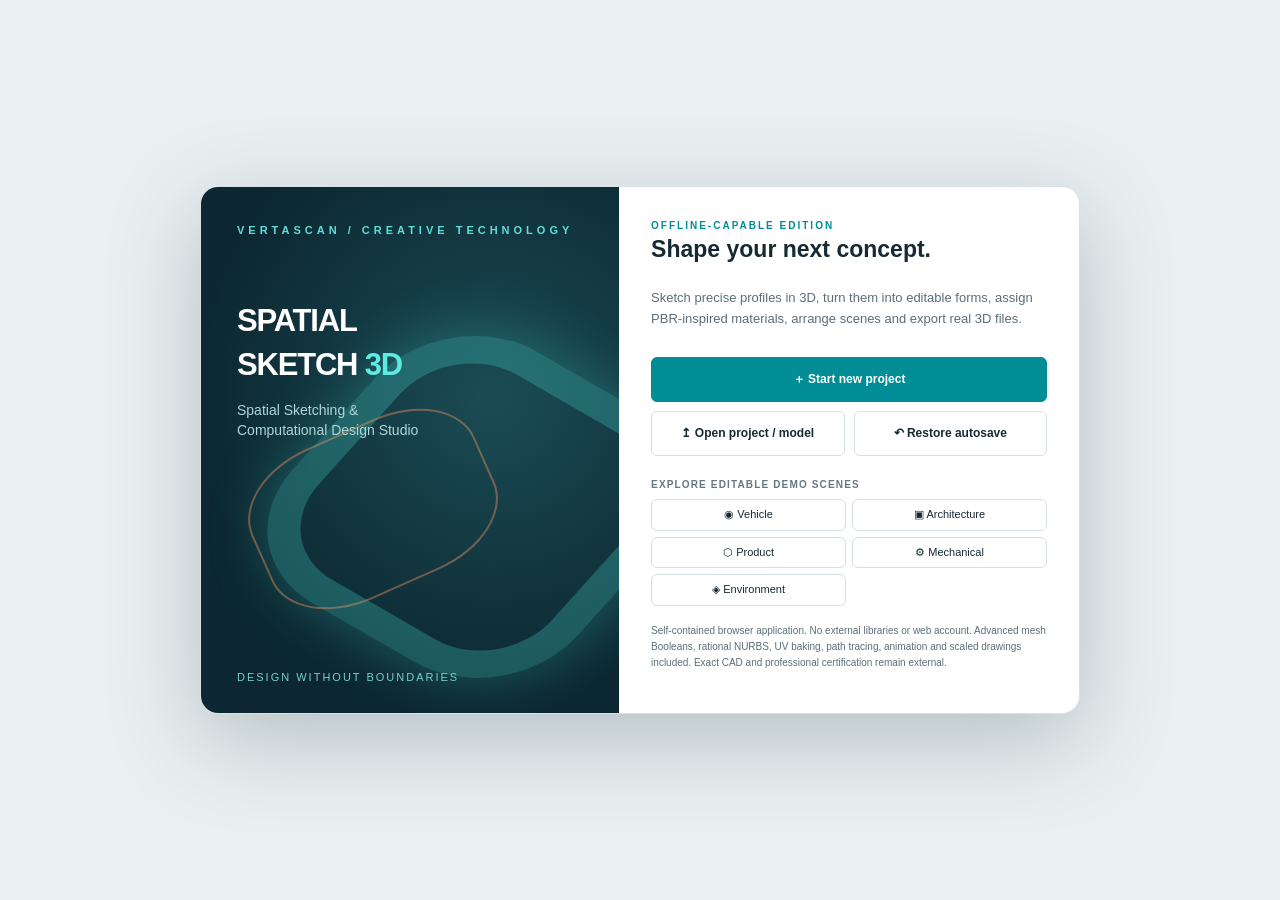
==== index.html @ fddb3500 "Add files via upload" ====
<!DOCTYPE html>
<html lang="en"><head><meta charset="utf-8"><meta name="viewport" content="width=device-width,initial-scale=1,minimum-scale=1"><meta name="color-scheme" content="light dark"><title>SPATIAL SKETCH 3D | Design Without Boundaries</title>
<link rel="icon" href="data:image/svg+xml,%3Csvg%20xmlns%3D%22http%3A%2F%2Fwww.w3.org%2F2000%2Fsvg%22%20viewBox%3D%220%200%2064%2064%22%3E%3Crect%20width%3D%2264%22%20height%3D%2264%22%20rx%3D%2213%22%20fill%3D%22%23102a32%22%2F%3E%3Cpath%20d%3D%22M49%2017H26C10%2017%2010%2033%2026%2033h12c16%200%2016%2016%200%2016H15%22%20fill%3D%22none%22%20stroke%3D%22%2354ded5%22%20stroke-width%3D%226%22%20stroke-linecap%3D%22round%22%2F%3E%3Cpath%20d%3D%22M14%2042l8%20-8M43%2015l7%207%22%20stroke%3D%22%23ee945b%22%20stroke-width%3D%224%22%20stroke-linecap%3D%22round%22%2F%3E%3Ccircle%20cx%3D%2215%22%20cy%3D%2249%22%20r%3D%223%22%20fill%3D%22%23ee945b%22%2F%3E%3C%2Fsvg%3E">
<style>
:root{--bg:#edf2f3;--shell:#f9fbfc;--panel:#fff;--ink:#162a33;--muted:#647882;--line:#d5e0e5;--accent:#008d95;--orange:#ef8547;--lift:0 5px 28px #142c3213;--view:#ecf3f5;--font:Inter,'Segoe UI',Arial,sans-serif}*{box-sizing:border-box}body{margin:0;background:var(--bg);color:var(--ink);font:12px/1.42 var(--font);overflow:hidden}body[data-theme=obsidian]{--bg:#11191e;--shell:#172227;--panel:#1e2c33;--ink:#edf7f8;--muted:#9eb2bb;--line:#36505a;--accent:#42d8d3;--view:#1b282e;--lift:0 7px 28px #0005}body[data-theme=graphite]{--bg:#222b30;--shell:#2c353a;--panel:#344148;--ink:#f1f4f5;--muted:#b4c0c4;--line:#4d6069;--accent:#55d1c9;--view:#262e34}body[data-theme=blueprint]{--bg:#092238;--shell:#112e44;--panel:#163b54;--ink:#effaff;--muted:#a8d0e3;--line:#2a5e78;--accent:#49dcf6;--view:#11314d}button,input,select{font:inherit;color:inherit}button{cursor:pointer;border:1px solid var(--line);background:var(--panel);border-radius:6px;padding:7px 10px;transition:background .12s,border .12s}button:hover{border-color:var(--accent)}button.active,.activeTool{color:#fff!important;background:var(--accent)!important;border-color:var(--accent)!important}button:focus-visible,input:focus-visible,select:focus-visible{outline:2px solid var(--orange);outline-offset:1px}button:disabled{opacity:.42;cursor:not-allowed}input,select{min-width:0;max-width:100%;padding:6px 7px;border-radius:5px;border:1px solid var(--line);background:var(--shell);color:var(--ink)}input[type=color]{padding:2px;height:30px;width:46px;cursor:pointer}input[type=range]{padding:0;width:100%;accent-color:var(--accent)}input[type=number]{width:100%}small,.muted{color:var(--muted)}strong{font-weight:700}.top{height:58px;background:var(--shell);border-bottom:1px solid var(--line);display:flex;align-items:center;gap:13px;padding:0 15px;position:relative;z-index:3}.logo{min-width:208px;display:flex;align-items:center;gap:11px}.logoMark{height:33px;width:33px;background:#102a32;border-radius:8px;display:grid;place-items:center;font-size:24px;font-weight:900;color:#51d7d1}.brand{font-weight:900;font-size:13px;letter-spacing:.5px}.brand small{display:block;font-size:9px;letter-spacing:1.05px;font-weight:700}.topgroup{display:flex;align-items:center;gap:5px}.topgroup button{white-space:nowrap}.topgroup select{max-width:120px}.top .fill{flex:1}.projectTitle{width:145px;text-overflow:ellipsis}.action{background:var(--accent);color:#fff;border-color:var(--accent)}.outline{background:transparent}.bodyLayout{display:grid;grid-template-columns:238px minmax(0,1fr) 282px;height:calc(100vh - 83px)}.side{background:var(--shell);overflow-y:auto;min-height:0;padding:12px;border-right:1px solid var(--line)}.rightside{border-right:0;border-left:1px solid var(--line)}.sectionLabel{font-size:10px;text-transform:uppercase;letter-spacing:1.15px;color:var(--muted);font-weight:800;margin:15px 0 7px}.sectionLabel:first-child{margin-top:4px}.toolgrid{display:grid;grid-template-columns:repeat(3,minmax(0,1fr));gap:5px}.toolgrid button{height:43px;padding:3px 2px;display:flex;flex-direction:column;align-items:center;justify-content:center;gap:3px;font-size:10px}.toolgrid .ico{font-size:16px;line-height:16px}.group{display:flex;align-items:center;gap:6px;flex-wrap:wrap}.group button{padding:6px 9px}.panel{border:1px solid var(--line);background:var(--panel);padding:10px;border-radius:8px;margin:7px 0}.panel h3{font-size:12px;margin:0 0 9px}.field{display:grid;grid-template-columns:80px 1fr;align-items:center;gap:8px;margin:6px 0}.three{display:grid;grid-template-columns:repeat(3,1fr);gap:4px}.three label{font-size:9px;color:var(--muted);display:block}.three input{margin-top:3px;font-size:11px;padding:6px 3px}.items{max-height:180px;overflow:auto;margin:5px -3px}.object{display:flex;align-items:center;gap:5px;width:100%;border:1px solid transparent;padding:6px;border-radius:4px;margin:1px 0;text-align:left;background:transparent;font-size:11px}.object:hover{background:var(--bg)}.object.selected{background:color-mix(in srgb,var(--accent) 12%,transparent);border-color:var(--accent)}.object .name{flex:1;overflow:hidden;text-overflow:ellipsis;white-space:nowrap}.object .visibility{border:0;padding:1px 4px;background:transparent}.object .type{font-size:10px;color:var(--muted)}.viewWrap{position:relative;min-width:0;min-height:0;background:var(--view);overflow:hidden}.viewWrap canvas{position:absolute;width:100%;height:100%;left:0;top:0;touch-action:none}.viewWrap #overlay{pointer-events:none}.viewNav{position:absolute;top:12px;left:12px;display:flex;gap:6px;align-items:center;flex-wrap:wrap;pointer-events:none}.viewNav>*{pointer-events:auto}.viewNav select,.viewNav button{background:var(--panel);box-shadow:var(--lift)}.viewNav .tip{background:var(--panel);padding:8px 10px;border-radius:6px;color:var(--muted);font-size:10px;max-width:260px}.bottomHint{position:absolute;bottom:11px;left:12px;background:var(--panel);border:1px solid var(--line);border-radius:7px;padding:9px 11px;color:var(--ink);box-shadow:var(--lift);max-width:min(520px,95%);pointer-events:none}.bottomHint strong{color:var(--accent)}.status{height:25px;background:var(--shell);border-top:1px solid var(--line);display:flex;align-items:center;gap:12px;padding:0 14px;color:var(--muted);font-size:10px}.status .expand{flex:1}.badgeTiny{padding:2px 6px;border-radius:4px;background:color-mix(in srgb,var(--accent) 13%,transparent);color:var(--accent);font-weight:800;font-size:10px}.row{display:flex;gap:6px;align-items:center}.row>*{min-width:0}.row>*:first-child{flex:1}.row button{flex:0}.sep{height:1px;background:var(--line);margin:10px 0}.toast{position:fixed;bottom:38px;left:50%;transform:translateX(-50%);z-index:12;background:#162f36;color:#fff;border-radius:8px;box-shadow:0 8px 25px #0004;padding:12px 16px;max-width:420px;pointer-events:none}.hidden{display:none!important}.launch{position:fixed;inset:0;background:#eaf0f2;z-index:15;display:flex;align-items:center;justify-content:center;padding:24px;overflow:auto}.hero{width:min(880px,95vw);background:#fff;border:1px solid #d8e3e5;box-shadow:0 25px 90px #122b3340;border-radius:18px;overflow:hidden;display:grid;grid-template-columns:1fr 1.1fr;min-height:470px}.heroArt{background:radial-gradient(circle at 70% 40%,#1b4c55,#0c2731 70%);padding:36px;position:relative;overflow:hidden;color:white}.heroArt:before{content:'';position:absolute;width:270px;height:270px;border:30px solid #46d8d045;transform:rotate(30deg) skew(-12deg);top:155px;left:110px;border-radius:32%;box-shadow:0 0 60px #46dbd044}.heroArt:after{content:'';position:absolute;width:240px;height:160px;border:2px solid #ff9a6066;transform:rotate(-24deg);top:240px;left:50px;border-radius:35%}.heroArt h1{position:relative;z-index:1;font-size:31px;letter-spacing:-1.2px;margin:60px 0 10px}.heroArt p{position:relative;z-index:1;color:#aed6db;font-size:14px}.heroInfo{padding:32px;display:flex;flex-direction:column;justify-content:center}.heroInfo h2{font-size:23px;margin:0 0 9px}.heroInfo p{font-size:13px;color:#5b6e78;line-height:1.6}.launchBtns{display:grid;grid-template-columns:1fr 1fr;gap:9px;margin:14px 0}.launchBtns button{padding:13px 8px;font-weight:700}.launchBtns .action{grid-column:span 2}.demoList{display:grid;grid-template-columns:repeat(2,1fr);gap:6px}.demoList button{font-size:11px}.modalBack{position:fixed;inset:0;z-index:12;background:#07151ab3;display:flex;align-items:center;justify-content:center;padding:14px}.modal{background:var(--panel);border-radius:11px;padding:20px;max-width:570px;width:100%;max-height:85vh;overflow:auto;box-shadow:0 22px 80px #0005}.modal h2{margin-top:0}.modal p{line-height:1.6}.modal .close{float:right}.dim{font-size:10px;color:var(--muted);margin-top:3px}.hint{color:var(--muted);font-size:10px;margin:5px 0}.inspectorGrid{display:grid;grid-template-columns:1fr 1fr;gap:5px}.sectionTabs{display:grid;grid-template-columns:repeat(4,minmax(0,1fr));gap:3px}.sectionTabs button{padding:9px 3px;font-size:10px}.overflow{overflow:hidden;text-overflow:ellipsis;white-space:nowrap}.swatches{display:grid;grid-template-columns:repeat(5,1fr);gap:6px;margin:6px 0}.swatch{height:24px;border:1px solid #0003;border-radius:5px;padding:0}.swatch:hover{outline:2px solid var(--accent)}body.presentation .side,body.presentation .rightside,body.presentation .top,body.presentation .status{display:none!important}body.presentation .bodyLayout{height:100vh;display:block}body.presentation .viewWrap{height:100vh}body.presentation .bottomHint{display:none}body.presentation .viewNav{display:none}@media(max-width:1180px){.bodyLayout{grid-template-columns:205px minmax(0,1fr) 245px}.top{gap:5px;padding:0 7px}.logo{min-width:150px}.topgroup button{padding:6px 7px}.projectTitle{width:102px}}@media(max-width:860px){.bodyLayout{grid-template-columns:172px minmax(0,1fr)}.rightside{position:fixed;right:0;top:58px;bottom:25px;width:270px;z-index:4;box-shadow:var(--lift)}body.hideInspector .rightside{display:none}.top .projectTitle{display:none}.top .logo{min-width:115px}.topgroup .compactHide{display:none}}@media(max-width:560px){.bodyLayout{grid-template-columns:130px minmax(0,1fr)}.side{padding:5px}.toolgrid{grid-template-columns:repeat(2,minmax(0,1fr))}.logo{min-width:88px}.brand{font-size:11px}.brand small{display:none}.logoMark{height:25px;width:25px;font-size:17px}.top{height:48px}.bodyLayout{height:calc(100vh - 73px)}.top button{padding:4px}.top .topgroup select{max-width:80px}.rightside{top:48px}.hero{display:block}.heroArt{min-height:150px;padding:20px}.heroArt h1{font-size:21px;margin:20px 0}.heroInfo{padding:20px}.viewNav .tip{display:none}}


/* RESPONSIVE SHELL PATCH v2.1.1: body and camera view are flex/grid sized,
   not sized using hard-coded viewport-minus-header calculations. */
html,body{width:100%;height:100%;min-width:0;min-height:0}
body{height:100vh;height:100dvh;display:flex;flex-direction:column;overflow:hidden}
.top{height:auto;min-height:58px;flex:0 0 auto;display:flex;flex-wrap:wrap;justify-content:center;align-content:center;align-items:center;gap:7px 10px;padding:7px 11px;max-width:100vw}
.logo{min-width:0;flex:0 0 auto}
.logo .brand{white-space:nowrap}
.projectTitle{min-width:100px;width:clamp(105px,13vw,170px);flex:0 1 170px}
.top .fill{flex:1 1 0;min-width:0}
.topgroup{min-width:0;flex:0 1 auto;display:flex;flex-wrap:wrap;align-items:center;justify-content:center;gap:5px}
.topgroup button{min-height:31px;white-space:nowrap}
.bodyLayout{flex:1 1 0;min-height:0;min-width:0;width:100%;height:auto;display:grid;grid-template-columns:clamp(204px,17vw,238px) minmax(0,1fr) clamp(242px,20vw,282px);overflow:hidden}
body.hideInspector .bodyLayout{grid-template-columns:clamp(204px,17vw,238px) minmax(0,1fr)}
body.hideInspector #inspector{display:none!important}
.side{min-width:0;min-height:0;overflow-x:hidden;overflow-y:auto;overscroll-behavior:contain;scrollbar-gutter:stable;max-width:100%;padding:11px}
.side>*,.panel>*{max-width:100%}
.group{justify-content:center;align-content:center}
.group button{max-width:100%;white-space:normal;line-height:1.18;text-align:center;overflow-wrap:anywhere}
.sectionTabs{gap:4px}
.sectionTabs button{min-width:0;overflow-wrap:anywhere;line-height:1.2;white-space:normal}
.toolgrid{grid-template-columns:repeat(3,minmax(0,1fr));align-items:stretch}
.toolgrid button{height:auto;min-height:45px;max-width:100%;min-width:0;padding:5px 3px;line-height:1.14;text-align:center;white-space:normal;overflow-wrap:anywhere}
.advActions,.advTwo{min-width:0}
.advTwo>*{min-width:0}
.field{grid-template-columns:minmax(0,80px) minmax(0,1fr)}
.field>*{min-width:0}
.row>button{flex:0 0 auto;max-width:100%;min-width:max-content}
#planeSelect{width:0;min-width:0;flex:1 1 0}
.panel{min-width:0;overflow-wrap:anywhere}
.status{height:auto;min-height:25px;flex:0 0 auto;display:flex;flex-wrap:wrap;justify-content:center;gap:4px 12px;padding:5px 10px;max-width:100vw;line-height:1.2}
.status .expand{min-width:0;flex:1 1 0}
.viewportShell{position:relative;display:flex;flex-direction:column;min-width:0;min-height:0;overflow:hidden;background:var(--view)}
.viewWrap{flex:1 1 0;min-height:0;min-width:0;width:100%;height:auto}
.viewWrap canvas{display:block;inset:0;max-width:100%;max-height:100%}
.viewNav{position:absolute;top:10px;left:50%;transform:translateX(-50%);display:flex;align-items:center;justify-content:center;flex-wrap:wrap;gap:5px 6px;width:max-content;max-width:calc(100% - 18px);padding:7px;background:color-mix(in srgb,var(--panel) 92%,transparent);border:1px solid var(--line);border-radius:10px;box-shadow:var(--lift);z-index:2;pointer-events:auto}
.viewNav>*{flex:0 0 auto;min-width:0;max-width:100%;box-shadow:none!important}
.viewNav select{width:126px;max-width:45vw}
.viewNav button{white-space:nowrap;min-height:29px;padding:5px 8px}
.viewNav .tip{flex:0 1 auto;box-shadow:none;padding:5px 7px;font-size:10px;line-height:1.22;text-align:center}
.bottomHint{left:50%;transform:translateX(-50%);max-width:calc(100% - 18px);width:max-content;text-align:center;bottom:8px;padding:7px 10px;font-size:10px}
#timelineDock{position:relative;top:auto;left:auto;right:auto;bottom:auto;width:100%;flex:0 0 auto;min-width:0;max-height:min(42vh,270px);overflow-x:hidden;overflow-y:auto;overscroll-behavior:contain;z-index:2}
#timelineDock .dockHead{display:flex;justify-content:center;align-items:center;flex-wrap:wrap;gap:5px}
#timelineDock .dockHead>*,#timelineDock .dockHead button{flex:0 0 auto;min-width:0;max-width:100%}
#timelineDock .dockHead label{white-space:normal}
#timelineDock .keyChips{max-width:100%;overflow-x:auto}
body.presentation .bodyLayout{height:auto;flex:1 1 0;display:block}
body.presentation .viewportShell{height:100%;min-height:0}
body.presentation .viewWrap{height:100%;min-height:0}
body.presentation #timelineDock{display:none!important}
#toolsBtn{display:none}
#panelScrim{display:none}
@media(max-width:1270px){
 .top{gap:5px 8px}
 .top .fill{display:none}
 .bodyLayout{grid-template-columns:206px minmax(0,1fr) 246px}
 body.hideInspector .bodyLayout{grid-template-columns:206px minmax(0,1fr)}
 .viewNav .tip{display:none}
 .sectionTabs{grid-template-columns:repeat(2,minmax(0,1fr))}
 .toolgrid{grid-template-columns:repeat(2,minmax(0,1fr))}
 #modelOps>button:last-child:nth-child(odd){grid-column:1/-1;justify-self:center;width:calc(50% - 3px)}
}
@media(max-width:1050px){
 .top{justify-content:center;padding:6px 8px}
 .bodyLayout{grid-template-columns:192px minmax(0,1fr)}
 body.hideInspector .bodyLayout{grid-template-columns:192px minmax(0,1fr)}
 .rightside{position:fixed;right:0;top:var(--header-bottom,60px);bottom:var(--footer-height,28px);height:auto;width:min(320px,calc(100vw - 18px));z-index:9;box-shadow:0 8px 30px #0004;border-left:1px solid var(--line);border-radius:9px 0 0 9px}
 .rightside:empty{display:none}
 .logo{flex:0 0 auto}
 .top .projectTitle{display:block;width:135px;flex:0 1 135px}
}
@media(max-width:740px){
 .bodyLayout,body.hideInspector .bodyLayout{grid-template-columns:minmax(0,1fr)}
 .top{gap:5px 6px;padding:6px 7px;min-height:48px}
 .top .logo{flex:0 0 auto}
 .top .projectTitle{flex:1 1 90px;min-width:88px;max-width:170px}
 .top>.topgroup{flex:0 1 auto}
 .topgroup button{padding:5px 7px;min-height:29px}
 .top .brand{font-size:11px}
 .top .brand small{font-size:8px;letter-spacing:.4px}
 .top .logoMark{width:29px;height:29px;font-size:20px}
 #toolsBtn{display:inline-flex;align-items:center;justify-content:center;background:var(--panel);border-color:var(--accent);font-weight:800}
 #toolSidebar{position:fixed;left:0;top:var(--header-bottom,60px);bottom:var(--footer-height,28px);z-index:10;width:min(310px,calc(100vw - 26px));height:auto;max-height:none;box-shadow:0 8px 30px #0004;border-radius:0 9px 9px 0;transition:transform .16s ease,visibility .16s ease}
 body:not(.toolsOpen) #toolSidebar{transform:translateX(-104%);visibility:hidden;pointer-events:none}
 body.toolsOpen #toolSidebar{transform:translateX(0);visibility:visible;pointer-events:auto}
 body:not(.hideInspector) #inspector{z-index:10}
 body.toolsOpen #panelScrim,body:not(.hideInspector) #panelScrim{display:block;position:fixed;inset:var(--header-bottom,60px) 0 var(--footer-height,28px);z-index:8;background:#071a2040}
 .viewNav{top:8px;max-width:calc(100% - 12px);padding:5px 6px;gap:4px}
 .viewNav select{width:117px;max-width:35vw;font-size:11px}
 .viewNav button{padding:5px 6px;font-size:11px;min-height:28px}
 .bottomHint{max-width:calc(100% - 14px);font-size:9px;line-height:1.25;padding:6px}
 .status .expand{display:none}
 .status{font-size:9px}
 #timelineDock{max-height:min(32vh,190px);padding:7px}
}
@media(max-width:460px){
 .top{gap:5px;padding:5px}
 .top .logo{min-width:0}
 .top .projectTitle{max-width:145px}
 .top>.topgroup{width:100%;justify-content:center}
 .topgroup button{font-size:11px}
 .viewNav{width:calc(100% - 12px)}
 .viewNav select{width:118px;max-width:48vw}
 .viewNav button{flex:0 0 auto}
 #timelineDock{max-height:min(28vh,175px)}
 #timelineDock .dockHead button{font-size:10px;padding:5px 6px}
 .hero{width:min(95vw,880px);max-height:calc(100dvh - 22px);overflow-y:auto}
 .heroInfo{padding:15px}
 .heroArt{min-height:116px}
 .launch{padding:10px}
}
@media(max-height:650px){
 .top{padding-top:4px;padding-bottom:4px}
 .viewNav{padding:4px}
 .bottomHint{display:none}
}

</style></head>
<body data-theme="white">
<header class="top"><button id="toolsBtn" type="button" aria-label="Show sketch and modeling tools" aria-controls="toolSidebar" aria-expanded="false">☰ Tools</button><div class="logo"><div class="logoMark" aria-label="Spatial Sketch 3D">S</div><div class="brand">SPATIAL SKETCH <span style="color:var(--accent)">3D</span><small>VERTASCAN | DESIGN STUDIO</small></div></div><input class="projectTitle" id="projectName" title="Project name" value="Untitled Concept" aria-label="Project name"><div class="topgroup"><button id="newBtn" title="New project">New</button><button id="openBtn" title="Open Spatial Sketch 3D project or 3D model">Open</button><button id="saveBtn" title="Download editable native project (Ctrl+S)">Save</button><button id="undoBtn" title="Undo (Ctrl+Z)">↶</button><button id="redoBtn" title="Redo (Ctrl+Y)">↷</button></div><div class="fill"></div><div class="topgroup"><button id="studioBtn" title="Set studio workspace">Studio</button><button id="cameraBtn" title="Save current camera">+ Camera</button><button id="renderBtn" title="Render image at actual selected resolution">Render</button><button id="exportBtn" class="action">Export ▾</button><button id="inspectorBtn" title="Toggle inspector">☷</button></div></header>
<div class="bodyLayout">
<aside class="side" id="toolSidebar"><div class="sectionTabs" id="workspaceTabs"><button class="active" data-space="sketch">Sketch</button><button data-space="model">Model</button><button data-space="studio">Studio</button><button data-space="drawings">Views</button></div><div class="sectionLabel">Sketch on construction plane</div><div class="row"><select id="planeSelect" title="Sketch construction plane"><option value="XY">XY · Top</option><option value="XZ">XZ · Front</option><option value="YZ">YZ · Side</option><option value="CAM">Camera facing</option></select><button id="snapBtn" class="active" title="Toggle snapping to grid">Snap</button></div><div class="field"><label>Snap size</label><input id="gridSnap" type="number" min="0.01" max="100" step="0.1" value="0.5"></div>
<div class="sectionLabel">Sketch tools</div><div class="toolgrid" id="sketchTools"><button data-tool="select" class="active"><span class="ico">⌖</span>Select</button><button data-tool="polyline"><span class="ico">⌁</span>Polyline</button><button data-tool="freehand"><span class="ico">〰</span>Freehand</button><button data-tool="rectangle"><span class="ico">▭</span>Rectangle</button><button data-tool="circle"><span class="ico">◯</span>Circle</button><button data-tool="editpoint"><span class="ico">⛶</span>Edit points</button></div>
<div class="group" style="margin-top:7px"><button id="finishOpen">Finish line</button><button id="finishClose">Close profile</button><button id="cancelSketch">Cancel</button></div>
<div class="sectionLabel">Sketch → Geometry</div><div class="toolgrid" id="modelOps"><button id="extrudeBtn"><span class="ico">▣</span>Extrude</button><button id="latheBtn"><span class="ico">◉</span>Revolve</button><button id="sweepBtn"><span class="ico">◫</span>Tube / Pipe</button></div>
<div class="sectionLabel">Create geometry</div><div class="toolgrid" id="shapeTools"><button data-shape="box"><span class="ico">▰</span>Box</button><button data-shape="sphere"><span class="ico">●</span>Sphere</button><button data-shape="cylinder"><span class="ico">⬡</span>Cylinder</button><button data-shape="cone"><span class="ico">△</span>Cone</button><button data-shape="plane"><span class="ico">▱</span>Plane</button><button data-shape="torus"><span class="ico">◎</span>Torus</button></div>
<div class="sectionLabel">Modify selection</div><div class="toolgrid"><button id="duplicateBtn"><span class="ico">▣</span>Duplicate</button><button id="mirrorBtn"><span class="ico">⇆</span>Mirror X</button><button id="deleteBtn"><span class="ico">✕</span>Delete</button><button id="frameBtn"><span class="ico">⊞</span>Frame</button><button id="focusBtn"><span class="ico">⊙</span>Focus</button><button id="fitBtn"><span class="ico">⌗</span>Fit scene</button></div>
<div class="sectionLabel">Scene outliner</div><div id="outliner" class="items"></div><div class="group"><button id="clearSelectionBtn">Deselect</button><button id="hideBtn">Hide / Show</button></div>
<div class="sectionLabel">Demo concepts</div><div class="group"><button data-demo="vehicle">Vehicle</button><button data-demo="architecture">Building</button><button data-demo="product">Product</button><button data-demo="mechanical">Robot</button><button data-demo="environment">Scene</button></div>
</aside>
<main class="viewWrap" id="viewWrap"><canvas id="glcanvas" aria-label="Interactive 3D modeling viewport"></canvas><canvas id="overlay" aria-hidden="true"></canvas><div class="viewNav"><select id="viewSelect" title="Active viewport projection"><option value="perspective">Perspective</option><option value="iso">Isometric</option><option value="top">Top</option><option value="bottom">Bottom</option><option value="front">Front</option><option value="rear">Rear</option><option value="right">Right</option><option value="left">Left</option></select><button id="quadBtn" title="Toggle between single and four synchronized viewports">▦ Quad</button><button id="gridBtn" class="active" title="Show or hide the construction grid"># Grid</button><button id="turntableBtn" title="Toggle camera turntable animation">↻ Rotate</button><span class="tip" id="viewportLabel">Orbit: right drag · Pan: middle drag · Zoom: wheel</span></div><div class="bottomHint" id="bottomHint"><strong>SELECT</strong> · Left click objects · Right drag to orbit · Middle drag to pan · Scroll to zoom. Start by drawing a profile or creating a primitive.</div></main>
<aside class="side rightside" id="inspector"><div class="sectionLabel">Object properties</div><div class="panel"><div class="row"><input id="objectName" placeholder="No object selected" aria-label="Selected object name"><span class="badgeTiny" id="objectType">NONE</span></div><p id="selectionInfo" class="hint">Select a sketch or mesh in the viewport or scene outliner.</p><div class="group"><button id="selectLinkedBtn" title="Select the generating sketch">Source sketch</button><button id="editSketchBtn" title="Edit sketch control points">Edit sketch</button></div></div>
<div class="sectionLabel">Transform · World / Local</div><div class="panel"><strong>Position</strong><div class="three" id="posFields"><label>X<input type="number" step="0.1" data-vec="pos" data-axis="0"></label><label>Y<input type="number" step="0.1" data-vec="pos" data-axis="1"></label><label>Z<input type="number" step="0.1" data-vec="pos" data-axis="2"></label></div><div class="sep"></div><strong>Rotation · degrees</strong><div class="three" id="rotFields"><label>X<input type="number" step="1" data-vec="rot" data-axis="0"></label><label>Y<input type="number" step="1" data-vec="rot" data-axis="1"></label><label>Z<input type="number" step="1" data-vec="rot" data-axis="2"></label></div><div class="sep"></div><strong>Scale</strong><div class="three" id="scaleFields"><label>X<input type="number" step="0.1" data-vec="scale" data-axis="0"></label><label>Y<input type="number" step="0.1" data-vec="scale" data-axis="1"></label><label>Z<input type="number" step="0.1" data-vec="scale" data-axis="2"></label></div><div class="group" style="margin-top:10px"><button id="resetTransforms">Reset</button><button id="moveToolBtn">Move drag: Off</button></div></div>
<div class="sectionLabel">Procedural geometry</div><div class="panel" id="geometryPanel"><div class="hint">Sketch profiles can create extrusions, revolved objects and tubes. Generated meshes retain links to editable control points.</div></div>
<div class="sectionLabel">PBR material lab</div><div class="panel"><div class="field"><label>Material</label><select id="materialPreset"><option value="paint">Painted metal</option><option value="steel">Brushed steel</option><option value="aluminum">Aluminum</option><option value="rubber">Rubber</option><option value="glass">Glass / tint</option><option value="plastic">Polymer</option><option value="concrete">Concrete</option><option value="wood">Timber</option><option value="carbon">Carbon weave</option><option value="emissive">Emissive light</option><option value="custom">Custom PBR</option></select></div><div class="swatches" id="swatches"></div><div class="field"><label>Base color</label><input id="matColor" type="color" value="#5d929d"></div><div class="field"><label>Metallic</label><input id="matMetal" type="range" min="0" max="1" step="0.01" value="0.55"></div><div class="field"><label>Roughness</label><input id="matRough" type="range" min="0.04" max="1" step="0.01" value="0.35"></div><div class="field"><label>Emission</label><input id="matEmit" type="range" min="0" max="2" step="0.05" value="0"></div><div class="field"><label>Opacity</label><input id="matOpacity" type="range" min="0.05" max="1" step="0.05" value="1"></div><p class="hint">Procedural patterns and real-time metallic/roughness shading. No texture baking or HDRI claiming.</p></div>
<div class="sectionLabel">Studio &amp; environment</div><div class="panel"><div class="field"><label>Theme</label><select id="themeSelect"><option value="white">Studio white</option><option value="obsidian">Obsidian black</option><option value="graphite">Graphite</option><option value="blueprint">Blueprint blue</option></select></div><div class="field"><label>Exposure</label><input id="exposure" type="range" min="0.3" max="2.4" value="1.0" step="0.1"></div><div class="field"><label>Render width</label><input id="renderWidth" type="number" min="256" max="4096" value="1920" step="64"></div><div class="field"><label>Render height</label><input id="renderHeight" type="number" min="256" max="4096" value="1080" step="64"></div><div class="field"><label>Format</label><select id="renderFormat"><option value="png">PNG</option><option value="jpeg">JPEG</option><option value="webp">WebP</option></select></div><label class="row"><input type="checkbox" id="transparentRender" style="flex:0"> Transparent image background</label></div>
<div class="sectionLabel">Camera library</div><div class="panel"><div class="row"><select id="cameraList" title="Stored camera viewpoints"><option value="">— saved cameras —</option></select><button id="recallCameraBtn">View</button></div><div class="hint">Create cameras from the current viewport. These views are saved in the native document.</div></div>
</aside></div>
<footer class="status"><span class="badgeTiny" id="modeStatus">SKETCH</span><span id="statusText">Ready</span><span class="expand"></span><span id="countText">0 objects</span><span id="fpsText">WebGL2</span><span>SPATIAL SKETCH 3D · 2.1.1 Responsive</span></footer>
<div class="launch" id="launch"><div class="hero"><div class="heroArt"><div style="font-size:11px;letter-spacing:4px;font-weight:800;color:#62ddd9">VERTASCAN / CREATIVE TECHNOLOGY</div><h1>SPATIAL<br>SKETCH <span style="color:#5bebe0">3D</span></h1><p>Spatial Sketching &amp;<br>Computational Design Studio</p><div style="position:absolute;bottom:27px;color:#75d0d1;letter-spacing:2px;font-size:11px">DESIGN WITHOUT BOUNDARIES</div></div><div class="heroInfo"><div style="font-size:10px;letter-spacing:2px;color:#008d95;font-weight:800">OFFLINE-CAPABLE EDITION</div><h2>Shape your next concept.</h2><p>Sketch precise profiles in 3D, turn them into editable forms, assign PBR-inspired materials, arrange scenes and export real 3D files.</p><div class="launchBtns"><button class="action" id="launchNew">＋ Start new project</button><button id="launchOpen">↥ Open project / model</button><button id="launchResume">↶ Restore autosave</button></div><div class="sectionLabel" style="margin-top:8px">Explore editable demo scenes</div><div class="demoList"><button data-demo="vehicle">◉ Vehicle</button><button data-demo="architecture">▣ Architecture</button><button data-demo="product">⬡ Product</button><button data-demo="mechanical">⚙ Mechanical</button><button data-demo="environment">◈ Environment</button></div><p style="font-size:10px;margin-top:17px">Self-contained browser application. No external libraries or web account. Advanced mesh Booleans, rational NURBS, UV baking, path tracing, animation and scaled drawings included. Exact CAD and professional certification remain external.</p></div></div></div>
<div id="panelScrim" aria-hidden="true"></div><div class="modalBack hidden" id="modalBack"><div class="modal" id="modalContent"></div></div><input id="filePicker" class="hidden" type="file" accept=".json,.spatialsketch,.formcraft,.glb,.obj,.stl,.svg">
<script id="embeddedProject" type="application/json"></script>
<script>
'use strict';
// Spatial Sketch geometry kernel: local, dependency-free vectors, meshes and basic polygon processing.
const V={add:(a,b)=>a.map((v,i)=>v+b[i]),sub:(a,b)=>a.map((v,i)=>v-b[i]),scale:(a,s)=>a.map(v=>v*s),dot:(a,b)=>a[0]*b[0]+a[1]*b[1]+a[2]*b[2],cross:(a,b)=>[a[1]*b[2]-a[2]*b[1],a[2]*b[0]-a[0]*b[2],a[0]*b[1]-a[1]*b[0]],len:a=>Math.hypot(...a),norm:a=>{let l=Math.hypot(...a);return l>1e-12?a.map(v=>v/l):[0,0,1]},mix:(a,b,t)=>a.map((v,i)=>v*(1-t)+b[i]*t),dist:(a,b)=>Math.hypot(...a.map((v,i)=>v-b[i]))};
const I=()=>[1,0,0,0,0,1,0,0,0,0,1,0,0,0,0,1];
function mm(a,b){let o=Array(16).fill(0);for(let c=0;c<4;c++)for(let r=0;r<4;r++)for(let k=0;k<4;k++)o[c*4+r]+=a[k*4+r]*b[c*4+k];return o}
function mp(m,p,w=1){let x=p[0],y=p[1],z=p[2];let q=[m[0]*x+m[4]*y+m[8]*z+m[12]*w,m[1]*x+m[5]*y+m[9]*z+m[13]*w,m[2]*x+m[6]*y+m[10]*z+m[14]*w];return w&&m[3]*x+m[7]*y+m[11]*z+m[15]!==1?V.scale(q,1/(m[3]*x+m[7]*y+m[11]*z+m[15])):q}
function invertM(a){let out=[],t=a;let b00=t[0]*t[5]-t[1]*t[4],b01=t[0]*t[6]-t[2]*t[4],b02=t[0]*t[7]-t[3]*t[4],b03=t[1]*t[6]-t[2]*t[5],b04=t[1]*t[7]-t[3]*t[5],b05=t[2]*t[7]-t[3]*t[6],b06=t[8]*t[13]-t[9]*t[12],b07=t[8]*t[14]-t[10]*t[12],b08=t[8]*t[15]-t[11]*t[12],b09=t[9]*t[14]-t[10]*t[13],b10=t[9]*t[15]-t[11]*t[13],b11=t[10]*t[15]-t[11]*t[14];let det=b00*b11-b01*b10+b02*b09+b03*b08-b04*b07+b05*b06;if(Math.abs(det)<1e-15)return I();det=1/det;out[0]=(t[5]*b11-t[6]*b10+t[7]*b09)*det;out[1]=(t[2]*b10-t[1]*b11-t[3]*b09)*det;out[2]=(t[13]*b05-t[14]*b04+t[15]*b03)*det;out[3]=(t[10]*b04-t[9]*b05-t[11]*b03)*det;out[4]=(t[6]*b08-t[4]*b11-t[7]*b07)*det;out[5]=(t[0]*b11-t[2]*b08+t[3]*b07)*det;out[6]=(t[14]*b02-t[12]*b05-t[15]*b01)*det;out[7]=(t[8]*b05-t[10]*b02+t[11]*b01)*det;out[8]=(t[4]*b10-t[5]*b08+t[7]*b06)*det;out[9]=(t[1]*b08-t[0]*b10-t[3]*b06)*det;out[10]=(t[12]*b04-t[13]*b02+t[15]*b00)*det;out[11]=(t[9]*b02-t[8]*b04-t[11]*b00)*det;out[12]=(t[5]*b07-t[4]*b09-t[6]*b06)*det;out[13]=(t[0]*b09-t[1]*b07+t[2]*b06)*det;out[14]=(t[13]*b01-t[12]*b03-t[14]*b00)*det;out[15]=(t[8]*b03-t[9]*b01+t[10]*b00)*det;return out}
const rad=d=>d*Math.PI/180, deg=r=>r*180/Math.PI;
function matTRS(t){let [x,y,z]=(t.rot||[0,0,0]).map(rad),[sx,sy,sz]=t.scale||[1,1,1],p=t.pos||[0,0,0];let cx=Math.cos(x/2),cy=Math.cos(y/2),cz=Math.cos(z/2),ax=Math.sin(x/2),ay=Math.sin(y/2),az=Math.sin(z/2);let qx=ax*cy*cz-cx*ay*az,qy=cx*ay*cz+ax*cy*az,qz=cx*cy*az-ax*ay*cz,qw=cx*cy*cz+ax*ay*az;return[(1-2*(qy*qy+qz*qz))*sx,2*(qx*qy+qw*qz)*sx,2*(qx*qz-qw*qy)*sx,0,2*(qx*qy-qw*qz)*sy,(1-2*(qx*qx+qz*qz))*sy,2*(qy*qz+qw*qx)*sy,0,2*(qx*qz+qw*qy)*sz,2*(qy*qz-qw*qx)*sz,(1-2*(qx*qx+qy*qy))*sz,0,p[0],p[1],p[2],1]}
function lookAt(eye,t,up=[0,0,1]){let f=V.norm(V.sub(t,eye)),r=V.norm(V.cross(f,up));if(V.len(r)<0.1)r=V.norm(V.cross(f,[0,1,0]));let u=V.cross(r,f);return[r[0],u[0],-f[0],0,r[1],u[1],-f[1],0,r[2],u[2],-f[2],0,-V.dot(r,eye),-V.dot(u,eye),V.dot(f,eye),1]}
function persp(fov,aspect,n=.08,f=10000){let z=1/Math.tan(rad(fov)/2);return[z/aspect,0,0,0,0,z,0,0,0,0,(f+n)/(n-f),-1,0,0,2*f*n/(n-f),0]}
function ortho(scale,aspect,n=.08,f=10000){let r=scale*aspect,t=scale;return[1/r,0,0,0,0,1/t,0,0,0,0,-2/(f-n),0,0,0,-(f+n)/(f-n),1]}
function newMesh(){return{positions:[],normals:[],uvs:[],indices:[]}}
function face(mesh,a,b,c,ua=[0,0],ub=[1,0],uc=[1,1]){let n=V.norm(V.cross(V.sub(b,a),V.sub(c,a)));let i=mesh.positions.length/3;for(let p of [a,b,c])mesh.positions.push(...p);for(let j=0;j<3;j++)mesh.normals.push(...n);mesh.uvs.push(...ua,...ub,...uc);mesh.indices.push(i,i+1,i+2)}
function quad(mesh,a,b,c,d){face(mesh,a,b,c,[0,0],[1,0],[1,1]);face(mesh,a,c,d,[0,0],[1,1],[0,1])}
function meshBox(w=2,d=2,h=2){let m=newMesh(),x=w/2,y=d/2,z=h/2;quad(m,[-x,-y,-z],[x,-y,-z],[x,-y,z],[-x,-y,z]);quad(m,[x,y,-z],[-x,y,-z],[-x,y,z],[x,y,z]);quad(m,[-x,y,-z],[-x,-y,-z],[-x,-y,z],[-x,y,z]);quad(m,[x,-y,-z],[x,y,-z],[x,y,z],[x,-y,z]);quad(m,[-x,-y,z],[x,-y,z],[x,y,z],[-x,y,z]);quad(m,[-x,y,-z],[x,y,-z],[x,-y,-z],[-x,-y,-z]);return m}
function smoothNormals(m){m.normals=Array(m.positions.length).fill(0);for(let i=0;i<m.indices.length;i+=3){let k=m.indices.slice(i,i+3),a=k.map(j=>m.positions.slice(j*3,j*3+3)),n=V.cross(V.sub(a[1],a[0]),V.sub(a[2],a[0]));for(let j of k)for(let q=0;q<3;q++)m.normals[j*3+q]+=n[q]}for(let i=0;i<m.normals.length;i+=3)m.normals.splice(i,3,...V.norm(m.normals.slice(i,i+3)));return m}
function meshSphere(r=1,seg=24,rows=14){let m=newMesh();for(let i=0;i<=rows;i++){let p=Math.PI*i/rows;for(let j=0;j<=seg;j++){let a=j*Math.PI*2/seg,n=[Math.sin(p)*Math.cos(a),Math.sin(p)*Math.sin(a),Math.cos(p)];m.positions.push(...V.scale(n,r));m.normals.push(...n);m.uvs.push(j/seg,i/rows)}}for(let i=0;i<rows;i++)for(let j=0;j<seg;j++){let a=i*(seg+1)+j,b=a+seg+1;m.indices.push(a,b,a+1,b,b+1,a+1)}return m}
function meshCylinder(r=1,h=2,seg=32,r2=r){let m=newMesh(),z=h/2;for(let i=0;i<seg;i++){let a=i*Math.PI*2/seg,b=(i+1)*Math.PI*2/seg;quad(m,[r*Math.cos(a),r*Math.sin(a),-z],[r*Math.cos(b),r*Math.sin(b),-z],[r2*Math.cos(b),r2*Math.sin(b),z],[r2*Math.cos(a),r2*Math.sin(a),z]);face(m,[0,0,-z],[r*Math.cos(b),r*Math.sin(b),-z],[r*Math.cos(a),r*Math.sin(a),-z]);face(m,[0,0,z],[r2*Math.cos(a),r2*Math.sin(a),z],[r2*Math.cos(b),r2*Math.sin(b),z])}return m}
function meshTorus(r=1,t=.22,seg=36,tubeSeg=12){let m=newMesh();for(let j=0;j<=seg;j++){let a=j*Math.PI*2/seg;for(let i=0;i<=tubeSeg;i++){let b=i*Math.PI*2/tubeSeg,n=[Math.cos(a)*Math.cos(b),Math.sin(a)*Math.cos(b),Math.sin(b)];m.positions.push((r+t*Math.cos(b))*Math.cos(a),(r+t*Math.cos(b))*Math.sin(a),t*Math.sin(b));m.normals.push(...n);m.uvs.push(j/seg,i/tubeSeg)}}for(let j=0;j<seg;j++)for(let i=0;i<tubeSeg;i++){let a=j*(tubeSeg+1)+i,b=a+tubeSeg+1;m.indices.push(a,a+1,b,a+1,b+1,b)}return m}
function meshPlane(w=3,d=3){let m=newMesh(),x=w/2,y=d/2;quad(m,[-x,-y,0],[x,-y,0],[x,y,0],[-x,y,0]);return m}
function makePrimitive(kind,p={}){let m={box:()=>meshBox(p.width??2,p.depth??2,p.height??2),sphere:()=>meshSphere(p.radius??1),cylinder:()=>meshCylinder(p.radius??1,p.height??2),cone:()=>meshCylinder(p.radius??1,p.height??2,32,0.01),plane:()=>meshPlane(p.width??3,p.depth??3),torus:()=>meshTorus(p.radius??1,p.tube??.24)};return m[kind]?.()||meshBox()}
function basisForPlane(n){n=V.norm(n);let helper=Math.abs(n[2])>.9?[1,0,0]:[0,0,1],u=V.norm(V.cross(helper,n)),v=V.norm(V.cross(n,u));return{u,v,n}}
function polyTriangles(pts){let n=pts.length;if(n<3)return[];let area=0;for(let i=0;i<n;i++){let a=pts[i],b=pts[(i+1)%n];area+=a[0]*b[1]-b[0]*a[1]}let ids=Array.from({length:n},(_,i)=>i);if(area<0)ids.reverse();let out=[],guard=0;const cr=(a,b,c)=>(b[0]-a[0])*(c[1]-a[1])-(b[1]-a[1])*(c[0]-a[0]);while(ids.length>3&&guard++<n*n){let ear=false;for(let k=0;k<ids.length;k++){let ia=ids[(k+ids.length-1)%ids.length],ib=ids[k],ic=ids[(k+1)%ids.length],a=pts[ia],b=pts[ib],c=pts[ic];if(cr(a,b,c)<1e-8)continue;let bad=false;for(let j of ids){if(j===ia||j===ib||j===ic)continue;let p=pts[j],a0=cr(a,b,p),b0=cr(b,c,p),c0=cr(c,a,p);if(a0>=-1e-8&&b0>=-1e-8&&c0>=-1e-8){bad=true;break}}if(!bad){out.push([ia,ib,ic]);ids.splice(k,1);ear=true;break}}if(!ear)break}if(ids.length===3)out.push(ids);if(out.length!==n-2)throw Error('Cannot triangulate profile: verify it is closed, non-self-intersecting, and has distinct points.');return out}
function cleanPts(raw,closed=false){let p=[];for(let q of raw||[])if(!p.length||V.dist(q,p[p.length-1])>1e-5)p.push([...q]);if(closed&&p.length>2&&V.dist(p[0],p[p.length-1])<1e-5)p.pop();return p}
function meshExtrude(sketch,depth=2,symmetric=false){let pts=cleanPts(sketch.points,true);if(pts.length<3)throw Error('Select a closed sketch with at least three noncollinear points.');let normal=V.norm(sketch.plane?.n||[0,0,1]),bb=basisForPlane(normal),uv=pts.map(p=>[V.dot(p,bb.u),V.dot(p,bb.v)]);let area=uv.reduce((sum,p,i)=>sum+p[0]*uv[(i+1)%uv.length][1]-uv[(i+1)%uv.length][0]*p[1],0);if(area<0){pts.reverse();uv.reverse()}let tri=polyTriangles(uv),m=newMesh(),start=symmetric?-depth/2:0,end=symmetric?depth/2:depth;let lo=pts.map(p=>V.add(p,V.scale(normal,start))),hi=pts.map(p=>V.add(p,V.scale(normal,end)));for(let [a,b,c] of tri){if(depth>=0){face(m,hi[a],hi[b],hi[c]);face(m,lo[c],lo[b],lo[a])}else{face(m,hi[c],hi[b],hi[a]);face(m,lo[a],lo[b],lo[c])}}for(let i=0;i<pts.length;i++){let j=(i+1)%pts.length;if(depth>=0)quad(m,lo[i],lo[j],hi[j],hi[i]);else quad(m,hi[i],hi[j],lo[j],lo[i])}return m}
function meshTube(raw,r=.12,sides=12,closed=false){let p=cleanPts(raw,closed);if(p.length<2)throw Error('Tube requires at least two distinct points.');let m=newMesh(),len=p.length,ring=[];for(let i=0;i<len;i++){let t=V.norm(V.sub(p[(i+1)%len],p[(i+len-1)%len]));if(!closed){if(i===0)t=V.norm(V.sub(p[1],p[0]));if(i===len-1)t=V.norm(V.sub(p[i],p[i-1]))}let h=Math.abs(t[2])>.9?[0,1,0]:[0,0,1],u=V.norm(V.cross(t,h)),v=V.norm(V.cross(t,u));ring.push([]);for(let j=0;j<sides;j++){let a=j*Math.PI*2/sides,point=V.add(p[i],V.scale(V.add(V.scale(u,Math.cos(a)),V.scale(v,Math.sin(a))),r));ring[i].push(point)}}for(let i=0;i<(closed?len:len-1);i++)for(let j=0;j<sides;j++){let k=(i+1)%len,h=(j+1)%sides;quad(m,ring[i][j],ring[k][j],ring[k][h],ring[i][h])}if(!closed){for(let j=0;j<sides;j++){let h=(j+1)%sides;face(m,p[0],ring[0][h],ring[0][j]);face(m,p[len-1],ring[len-1][j],ring[len-1][h])}}return m}
function meshLathe(sketch,seg=36){let p=cleanPts(sketch.points,false);if(p.length<2)throw Error('Revolve requires an open profile with two or more points.');let m=newMesh(),normal=sketch.plane?.n||[0,-1,0];for(let i=0;i<p.length;i++){let q=p[i],r=Math.abs(q[0]),z=Math.abs(normal[2])>.9?q[1]:q[2];for(let j=0;j<=seg;j++){let a=2*Math.PI*j/seg;m.positions.push(r*Math.cos(a),r*Math.sin(a),z);m.normals.push(0,0,1);m.uvs.push(j/seg,i/(p.length-1))}}for(let i=0;i<p.length-1;i++)for(let j=0;j<seg;j++){let a=i*(seg+1)+j,b=a+seg+1;m.indices.push(a,a+1,b,a+1,b+1,b)}return smoothNormals(m)}
function meshTerrain(size=20,div=42){let m=newMesh();for(let i=0;i<=div;i++)for(let j=0;j<=div;j++){let x=(j/div-.5)*size,y=(i/div-.5)*size,z=.37*Math.sin(x*.65)*Math.cos(y*.4)+.18*Math.sin(x*1.1+y*.8);m.positions.push(x,y,z);m.uvs.push(j/div,i/div)}for(let i=0;i<div;i++)for(let j=0;j<div;j++){let a=i*(div+1)+j,b=a+div+1;m.indices.push(a,b,a+1,a+1,b,b+1)}return smoothNormals(m)}
function boundsMesh(mesh){let min=[Infinity,Infinity,Infinity],max=[-Infinity,-Infinity,-Infinity];let p=mesh?.positions||[];for(let i=0;i<p.length;i+=3)for(let j=0;j<3;j++){min[j]=Math.min(min[j],p[i+j]);max[j]=Math.max(max[j],p[i+j])}return{min,max,center:min.map((v,i)=>(v+max[i])/2)}}
const MAT={paint:{color:'#528c96',metal:.6,rough:.31,emit:0,alpha:1,pattern:0},steel:{color:'#809399',metal:.98,rough:.27,emit:0,alpha:1,pattern:1},aluminum:{color:'#b6c5cb',metal:.87,rough:.22,emit:0,alpha:1,pattern:1},rubber:{color:'#202a30',metal:.04,rough:.86,emit:0,alpha:1,pattern:0},glass:{color:'#1b515c',metal:.12,rough:.1,emit:0,alpha:.43,pattern:0},plastic:{color:'#c2c7cb',metal:.08,rough:.32,emit:0,alpha:1,pattern:0},concrete:{color:'#929a9b',metal:.01,rough:.89,emit:0,alpha:1,pattern:2},wood:{color:'#ac7549',metal:0,rough:.68,emit:0,alpha:1,pattern:3},carbon:{color:'#29373b',metal:.5,rough:.35,emit:0,alpha:1,pattern:4},emissive:{color:'#42e8d9',metal:.12,rough:.28,emit:1.4,alpha:1,pattern:0},custom:{color:'#5c919a',metal:.4,rough:.42,emit:0,alpha:1,pattern:0}};
const rgb=h=>{h=(h||'#888888').replace('#','');if(h.length===3)h=h.split('').map(c=>c+c).join('');return[0,2,4].map(i=>parseInt(h.substring(i,i+2),16)/255)};
const clone=x=>JSON.parse(JSON.stringify(x));let nextId=1;function uniqueId(){return 'fc_'+(nextId++).toString(36)}
function newObj(name,kind,mesh=null,params={},material='paint'){return{id:uniqueId(),name,kind,mesh,params,mat:clone(MAT[material]||MAT.paint),pos:[0,0,0],rot:[0,0,0],scale:[1,1,1],visible:true,locked:false,source:null}}
function matFor(o){return o.mat||MAT.paint}
// Real-time native WebGL2 renderer. PBR-inspired energy-aware directional/ambient shading.
const $=id=>document.getElementById(id), $$=sel=>[...document.querySelectorAll(sel)];
const wrap=$('viewWrap'),canvas=$('glcanvas'),overlay=$('overlay'),g2=overlay.getContext('2d');
const gl=canvas.getContext('webgl2',{antialias:true,alpha:true,preserveDrawingBuffer:true,premultipliedAlpha:false,powerPreference:'high-performance'});
const software2d=!gl?canvas.getContext('2d'):null;
if(!gl){$('viewportLabel').textContent='Software 3D preview active · WebGL2 accelerates this viewport when available.';$('bottomHint').innerHTML='<strong>SOFTWARE PREVIEW</strong> · 3D drawing, editing, camera navigation, geometry and exports remain available without WebGL2.'}
function makeShader(type,source){let s=gl.createShader(type);gl.shaderSource(s,source);gl.compileShader(s);if(!gl.getShaderParameter(s,gl.COMPILE_STATUS))throw Error('Shader compile: '+gl.getShaderInfoLog(s));return s}
function program(vs,fs){let p=gl.createProgram();gl.attachShader(p,makeShader(gl.VERTEX_SHADER,vs));gl.attachShader(p,makeShader(gl.FRAGMENT_SHADER,fs));gl.linkProgram(p);if(!gl.getProgramParameter(p,gl.LINK_STATUS))throw Error('Shader link: '+gl.getProgramInfoLog(p));return p}
let PBR,LINE,G={},L={},gridGpu=null;
if(gl){PBR=program(`#version 300 es
precision highp float; layout(location=0) in vec3 aPos;layout(location=1) in vec3 aNorm;layout(location=2) in vec2 aUV;
uniform mat4 uM,uVP;uniform mat3 uN;out vec3 vN,vP;out vec2 vUV;void main(){vec4 p=uM*vec4(aPos,1.);vP=p.xyz;vN=normalize(uN*aNorm);vUV=aUV;gl_Position=uVP*p;}`,`#version 300 es
precision highp float;in vec3 vN,vP;in vec2 vUV;out vec4 frag;uniform vec3 uColor,uEye;uniform float uMetal,uRough,uEmit,uAlpha,uExposure;uniform int uPattern,uHasBaked;uniform sampler2D uAlbedoMap;
float hash(vec3 p){return fract(sin(dot(p,vec3(127.1,311.7,74.7)))*43758.5453);}void main(){vec3 base=uColor;vec3 p=vP;float pat=1.;if(uPattern==1)pat=.94+.06*sin(p.z*160.+p.x*12.);if(uPattern==2)pat=.84+.16*hash(floor(p*80.));if(uPattern==3)pat=.78+.22*sin(p.y*8.+sin(p.x*9.+p.z*6.));if(uPattern==4)pat=.84+.16*step(.5,fract(p.x*37.))*step(.5,fract(p.y*37.));base*=pat;if(uHasBaked==1)base=texture(uAlbedoMap,vUV).rgb;vec3 N=normalize(vN),V=normalize(uEye-vP);if(!gl_FrontFacing)N=-N;
vec3 L1=normalize(vec3(-.35,-.55,1.)),L2=normalize(vec3(.65,.25,.72));float nl1=max(dot(N,L1),0.),nl2=max(dot(N,L2),0.);vec3 H1=normalize(L1+V),H2=normalize(L2+V);
float shininess=mix(7.,180.,pow(1.-uRough,1.6));float s1=pow(max(dot(N,H1),0.),shininess),s2=pow(max(dot(N,H2),0.),shininess);
vec3 F0=mix(vec3(.045),base,uMetal);float fres=pow(1.-max(dot(N,V),0.),5.);vec3 F=F0+(vec3(1.)-F0)*fres;vec3 diffuse=base*(1.-uMetal)*(vec3(.33,.41,.47)+nl1*vec3(.78,.79,.76)+nl2*vec3(.23,.35,.43));vec3 spec=F*(s1*1.8+s2*.55)/(uRough*.65+.2);
vec3 lighted=(diffuse+spec+base*uEmit)*uExposure;lighted=lighted/(lighted+vec3(1.));lighted=pow(lighted,vec3(1./2.2));frag=vec4(lighted,uAlpha);}`);
LINE=program(`#version 300 es
layout(location=0) in vec3 aPos;uniform mat4 uVP,uM;void main(){gl_Position=uVP*uM*vec4(aPos,1.);}`,`#version 300 es
precision mediump float;uniform vec4 uColor;out vec4 frag;void main(){frag=uColor;}`);
for(let [n] of [['uM'],['uVP'],['uN'],['uColor'],['uEye'],['uMetal'],['uRough'],['uEmit'],['uAlpha'],['uExposure'],['uPattern'],['uHasBaked'],['uAlbedoMap']])G[n]=gl.getUniformLocation(PBR,n);
for(let n of ['uVP','uM','uColor'])L[n]=gl.getUniformLocation(LINE,n);
gl.enable(gl.DEPTH_TEST);gl.depthFunc(gl.LEQUAL);gl.enable(gl.BLEND);gl.blendFunc(gl.SRC_ALPHA,gl.ONE_MINUS_SRC_ALPHA);
}
let project={version:1,name:'Untitled Concept',objects:[],cameras:[],unit:'m',theme:'white',exposure:1,gridSnap:.5};
let selected=null,tool='select',workspace='sketch',snap=true,showGrid=true,quadMode=false,dragMove=false,draft=null,drag=null,editHandle=null,turntable=false,activePane=0,cameraSaved=null,dirty=true,changedSinceSave=false;
let history=[],redo=[],historyPause=false,lastToast=0;
const baseCamera=()=>({kind:'perspective',yaw:rad(-42),pitch:rad(27),distance:19,target:[0,0,1.2],scale:7,fov:45});
let cams=[baseCamera(),{kind:'top',yaw:0,pitch:Math.PI/2,distance:20,target:[0,0,0],scale:10,fov:45},{kind:'front',yaw:-Math.PI/2,pitch:0,distance:20,target:[0,0,0],scale:8,fov:45},{kind:'right',yaw:0,pitch:0,distance:20,target:[0,0,0],scale:8,fov:45}];
let w=500,h=400, DPR=1;
function cameraPosition(c){return V.add(c.target,[Math.cos(c.pitch)*Math.cos(c.yaw)*c.distance,Math.cos(c.pitch)*Math.sin(c.yaw)*c.distance,Math.sin(c.pitch)*c.distance])}
function cameraBasis(c){let eye=cameraPosition(c),f=V.norm(V.sub(c.target,eye)),r=V.norm(V.cross(f,[0,0,1]));if(V.len(r)<.3)r=V.norm(V.cross(f,[0,1,0]));return{eye,f,r,u:V.norm(V.cross(r,f))}}
function paneRect(k){if(!quadMode)return{x:0,y:0,w,h};let hh=h/2,ww=w/2;return{x:k%2*ww,y:Math.floor(k/2)*hh,w:ww,h:hh}}
function paneAt(x,y){if(!quadMode)return 0;return (x>=w/2?1:0)+(y>=h/2?2:0)}
function viewParams(k){let c=cams[k],r=paneRect(k),eye=cameraPosition(c),vp=mm(c.kind==='perspective'?persp(c.fov,r.w/r.h):ortho(c.scale,r.w/r.h),lookAt(eye,c.target));return{c,r,eye,vp}}
function viewRay(x,y,k){let {c,r}=viewParams(k),{eye,f,u,r:side}=cameraBasis(c),nx=((x-r.x)/r.w)*2-1,ny=1-((y-r.y)/r.h)*2,aspect=r.w/r.h;if(c.kind==='perspective'){let t=Math.tan(rad(c.fov)/2);return{o:eye,d:V.norm(V.add(f,V.add(V.scale(side,nx*aspect*t),V.scale(u,ny*t))))}}return{o:V.add(eye,V.add(V.scale(side,nx*c.scale*aspect),V.scale(u,ny*c.scale))),d:f}}
function screenP(p,k){let {vp,r}=viewParams(k),x=p[0],y=p[1],z=p[2],a=vp[0]*x+vp[4]*y+vp[8]*z+vp[12],b=vp[1]*x+vp[5]*y+vp[9]*z+vp[13],d=vp[3]*x+vp[7]*y+vp[11]*z+vp[15];return d>0?[r.x+(a/d+1)*r.w/2,r.y+(1-b/d)*r.h/2]:null}
function rayPlane(ray,n,p){let d=V.dot(ray.d,n);if(Math.abs(d)<1e-7)return null;let t=V.dot(V.sub(p,ray.o),n)/d;return t>-10000&&t<10000?V.add(ray.o,V.scale(ray.d,t)):null}
function currentPlane(k=activePane){let s=$('planeSelect').value;if(s==='XY')return{n:[0,0,1],p:[0,0,0],label:'XY'};if(s==='XZ')return{n:[0,-1,0],p:[0,0,0],label:'XZ'};if(s==='YZ')return{n:[1,0,0],p:[0,0,0],label:'YZ'};let c=cams[k];return{n:cameraBasis(c).f,p:[...c.target],label:'CAM'}}
function snapPoint(q,plane){if(!q||!snap||!plane)return q;let t=Math.max(.01,Number($('gridSnap').value)||.5),z=q.slice();if(plane.label==='XY'){z[0]=Math.round(z[0]/t)*t;z[1]=Math.round(z[1]/t)*t}else if(plane.label==='XZ'){z[0]=Math.round(z[0]/t)*t;z[2]=Math.round(z[2]/t)*t}else if(plane.label==='YZ'){z[1]=Math.round(z[1]/t)*t;z[2]=Math.round(z[2]/t)*t}return z}
function pointerWorld(x,y,k,plane){return snapPoint(rayPlane(viewRay(x,y,k),plane.n,plane.p),plane)}
function uploadMesh(o){if(!gl||!o.mesh)return null;const m=o.mesh;let g=meshGpu.get(o.id);if(g?.ref===m)return g;if(g)disposeGpu(o.id);let vao=gl.createVertexArray();gl.bindVertexArray(vao);let make=(data,loc,size)=>{let b=gl.createBuffer();gl.bindBuffer(gl.ARRAY_BUFFER,b);gl.bufferData(gl.ARRAY_BUFFER,new Float32Array(data),gl.STATIC_DRAW);gl.enableVertexAttribArray(loc);gl.vertexAttribPointer(loc,size,gl.FLOAT,false,0,0);return b};let p=make(m.positions,0,3),n=make(m.normals?.length===m.positions.length?m.normals:Array(m.positions.length).fill(0),1,3),u=make(m.uvs?.length===m.positions.length/3*2?m.uvs:Array(m.positions.length/3*2).fill(0),2,2),ib=gl.createBuffer();gl.bindBuffer(gl.ELEMENT_ARRAY_BUFFER,ib);gl.bufferData(gl.ELEMENT_ARRAY_BUFFER,new Uint32Array(m.indices),gl.STATIC_DRAW);gl.bindVertexArray(null);g={ref:m,vao,p,n,u,ib,count:m.indices.length};meshGpu.set(o.id,g);return g}
const bakedTextureCache=new Map();function getBakeTexture(o){if(!gl||!o.bake?.maps?.albedo)return null;let src=o.bake.maps.albedo,cached=bakedTextureCache.get(o.id);if(cached?.src===src)return cached.ready?cached.texture:null;if(cached?.texture)gl.deleteTexture(cached.texture);let entry={src,texture:gl.createTexture(),ready:false};bakedTextureCache.set(o.id,entry);let img=new Image();img.onload=()=>{if(bakedTextureCache.get(o.id)!==entry)return;gl.bindTexture(gl.TEXTURE_2D,entry.texture);gl.pixelStorei(gl.UNPACK_FLIP_Y_WEBGL,true);gl.texImage2D(gl.TEXTURE_2D,0,gl.RGBA,gl.RGBA,gl.UNSIGNED_BYTE,img);gl.texParameteri(gl.TEXTURE_2D,gl.TEXTURE_WRAP_S,gl.CLAMP_TO_EDGE);gl.texParameteri(gl.TEXTURE_2D,gl.TEXTURE_WRAP_T,gl.CLAMP_TO_EDGE);gl.texParameteri(gl.TEXTURE_2D,gl.TEXTURE_MIN_FILTER,gl.LINEAR_MIPMAP_LINEAR);gl.generateMipmap(gl.TEXTURE_2D);entry.ready=true;refresh()};img.src=src;return null}
const meshGpu=new Map();function disposeGpu(id){let g=meshGpu.get(id);if(g&&gl){gl.deleteVertexArray(g.vao);for(let b of [g.p,g.n,g.u,g.ib])gl.deleteBuffer(b)}meshGpu.delete(id)}
function gridData(){let a=[],n=20,st=1;for(let i=-n;i<=n;i++){a.push(-n*st,i*st,0,n*st,i*st,0,i*st,-n*st,0,i*st,n*st,0)}return a}
function drawLinesGPU(arr,matrix,color){if(!gl||!arr.length)return;let b=gl.createBuffer();gl.bindBuffer(gl.ARRAY_BUFFER,b);gl.bufferData(gl.ARRAY_BUFFER,new Float32Array(arr),gl.STREAM_DRAW);gl.vertexAttribPointer(0,3,gl.FLOAT,false,0,0);gl.enableVertexAttribArray(0);gl.uniformMatrix4fv(L.uM,false,new Float32Array(matrix));gl.uniform4fv(L.uColor,color);gl.drawArrays(gl.LINES,0,arr.length/3);gl.deleteBuffer(b)}
function groundColor(){return project.theme==='white'?[.92,.955,.96,1]:project.theme==='obsidian'?[.055,.085,.1,1]:project.theme==='graphite'?[.13,.17,.2,1]:[.045,.145,.23,1]}
function resizeCanvas(force=false){let ww=Math.max(2,wrap.clientWidth),hh=Math.max(2,wrap.clientHeight),d=Math.min(window.devicePixelRatio||1,2);if(!force&&ww===w&&hh===h&&d===DPR)return;w=ww;h=hh;DPR=d;canvas.width=Math.floor(w*d);canvas.height=Math.floor(h*d);overlay.width=canvas.width;overlay.height=canvas.height;g2.setTransform(d,0,0,d,0,0);dirty=true}
function hexColor(arr){return '#'+arr.map(v=>Math.round(Math.max(0,Math.min(1,v))*255).toString(16).padStart(2,'0')).join('')}
function drawSoftware(){if(!software2d)return;resizeCanvas();let ctx=software2d;ctx.setTransform(DPR,0,0,DPR,0,0);ctx.clearRect(0,0,w,h);let panes=quadMode?4:1;for(let k=0;k<panes;k++){let {r,eye}=viewParams(k),bg=groundColor(),c=cams[k];ctx.save();ctx.beginPath();ctx.rect(r.x,r.y,r.w,r.h);ctx.clip();ctx.fillStyle=renderTransparent?'rgba(0,0,0,0)':hexColor(bg.slice(0,3));ctx.fillRect(r.x,r.y,r.w,r.h);
if(showGrid){let plane=currentPlane(k),points=(a,b)=>{let p=plane.label==='XZ'?[a,0,b]:plane.label==='YZ'?[0,a,b]:[a,b,0];return screenP(p,k)};ctx.strokeStyle=project.theme==='white'?'#cad6d9':'#345360';ctx.lineWidth=.65;for(let j=-20;j<=20;j++){let segments=[[points(j,-20),points(j,20)],[points(-20,j),points(20,j)]];for(let [a,b] of segments){if(!a||!b)continue;ctx.beginPath();ctx.moveTo(...a);ctx.lineTo(...b);ctx.stroke()}}for(let [a,b,col] of [[[-9,0,0],[9,0,0],'#d65b53'],[[0,-9,0],[0,9,0],'#3baf83'],[[0,0,-1],[0,0,9],'#659bdf']]){let p=screenP(a,k),q=screenP(b,k);if(p&&q){ctx.strokeStyle=col;ctx.lineWidth=1.4;ctx.beginPath();ctx.moveTo(...p);ctx.lineTo(...q);ctx.stroke()}}}
let faces=[],cameraDistance=point=>V.dist(eye,point);for(let o of project.objects){if(!o.visible||!o.mesh)continue;let m=o.mesh,mat=matFor(o),matrix=matTRS(o),pts=m.positions,ii=m.indices;for(let j=0;j<ii.length;j+=3){let poly=[0,1,2].map(t=>mp(matrix,pts.slice(ii[j+t]*3,ii[j+t]*3+3))),center=V.scale(poly.reduce((a,b)=>V.add(a,b),[0,0,0]),1/3),n=V.norm(V.cross(V.sub(poly[1],poly[0]),V.sub(poly[2],poly[0]))),screen=poly.map(p=>screenP(p,k));if(screen.some(p=>!p))continue;let nl1=Math.max(0,V.dot(n,V.norm([-.35,-.55,1]))),nl2=Math.max(0,V.dot(n,V.norm([.65,.25,.72])));let bright=(.35+nl1*.52+nl2*.18)*project.exposure,base=rgb(mat.color).map(v=>Math.pow(Math.max(0,v*bright),.9));if(mat.metal>.5){base=base.map(v=>Math.min(1,v+.04*nl1))}if(o.id===selected)base=base.map(v=>Math.min(1,v+.04));faces.push({screen,depth:cameraDistance(center),color:hexColor(base),alpha:mat.alpha})}}
faces.sort((a,b)=>b.depth-a.depth);for(let f of faces){ctx.globalAlpha=f.alpha;ctx.fillStyle=f.color;ctx.beginPath();ctx.moveTo(...f.screen[0]);ctx.lineTo(...f.screen[1]);ctx.lineTo(...f.screen[2]);ctx.closePath();ctx.fill()}ctx.globalAlpha=1;ctx.restore()}drawOverlay();dirty=false}
function drawFrame(){if(!gl){drawSoftware();return}resizeCanvas();let transparent=renderTransparent||false;gl.bindFramebuffer(gl.FRAMEBUFFER,null);gl.enable(gl.SCISSOR_TEST);let panes=quadMode?4:1;let grid=gridData();for(let k=0;k<panes;k++){let {r,vp,eye}=viewParams(k);let x=Math.round(r.x*DPR),y=Math.round((h-r.y-r.h)*DPR),rw=Math.round(r.w*DPR),rh=Math.round(r.h*DPR),c=groundColor();gl.viewport(x,y,rw,rh);gl.scissor(x,y,rw,rh);gl.clearColor(c[0],c[1],c[2],transparent?0:1);gl.clear(gl.COLOR_BUFFER_BIT|gl.DEPTH_BUFFER_BIT);
if(showGrid){gl.useProgram(LINE);gl.uniformMatrix4fv(L.uVP,false,new Float32Array(vp));let color=project.theme==='white'?[.65,.75,.77,.34]:[.42,.65,.7,.32];let plane=currentPlane(k);let matrix=I();if(plane.label==='XZ')matrix=[1,0,0,0,0,0,1,0,0,-1,0,0,0,0,0,1];if(plane.label==='YZ')matrix=[0,0,1,0,1,0,0,0,0,1,0,0,0,0,0,1];gl.disable(gl.DEPTH_TEST);drawLinesGPU(grid,matrix,color);drawLinesGPU([-9,0,0,9,0,0],I(),[.88,.28,.26,.55]);drawLinesGPU([0,-9,0,0,9,0],I(),[.19,.8,.53,.55]);drawLinesGPU([0,0,-1,0,0,9],I(),[.25,.5,.99,.65]);gl.enable(gl.DEPTH_TEST)}
gl.useProgram(PBR);gl.uniformMatrix4fv(G.uVP,false,new Float32Array(vp));gl.uniform3fv(G.uEye,new Float32Array(eye));gl.uniform1f(G.uExposure,Number(project.exposure)||1);
const drawObj=o=>{if(!o.visible||!o.mesh||!o.mesh.indices.length)return;let gpu=uploadMesh(o);if(!gpu)return;let m=matTRS(o),inv=invertM(m),nm=[inv[0],inv[4],inv[8],inv[1],inv[5],inv[9],inv[2],inv[6],inv[10]];gl.uniformMatrix4fv(G.uM,false,new Float32Array(m));gl.uniformMatrix3fv(G.uN,false,new Float32Array(nm));let mat=matFor(o),col=rgb(mat.color);if(o.id===selected)col=col.map(v=>Math.min(1,v*1.12+.03));gl.uniform3fv(G.uColor,new Float32Array(col));gl.uniform1f(G.uMetal,mat.metal);gl.uniform1f(G.uRough,Math.max(.04,mat.rough));gl.uniform1f(G.uEmit,mat.emit);gl.uniform1f(G.uAlpha,mat.alpha);gl.uniform1i(G.uPattern,mat.pattern||0);let tex=getBakeTexture(o);gl.uniform1i(G.uHasBaked,tex?1:0);if(tex){gl.activeTexture(gl.TEXTURE0);gl.bindTexture(gl.TEXTURE_2D,tex);gl.uniform1i(G.uAlbedoMap,0)}gl.bindVertexArray(gpu.vao);gl.drawElements(gl.TRIANGLES,gpu.count,gl.UNSIGNED_INT,0)};
project.objects.filter(o=>o.mesh&&o.mat?.alpha>=.999).forEach(drawObj);project.objects.filter(o=>o.mesh&&o.mat?.alpha<.999).sort((a,b)=>V.dist(cameraPosition(cams[k]),boundsMesh(b.mesh).center)-V.dist(cameraPosition(cams[k]),boundsMesh(a.mesh).center)).forEach(o=>{gl.depthMask(false);drawObj(o);gl.depthMask(true)});gl.bindVertexArray(null);
}
gl.disable(gl.SCISSOR_TEST);drawOverlay();dirty=false}
function drawOverlay(){g2.clearRect(0,0,w,h);let n=quadMode?4:1;for(let k=0;k<n;k++){let {r}=viewParams(k),c=cams[k];g2.save();g2.beginPath();g2.rect(r.x,r.y,r.w,r.h);g2.clip();if(quadMode){g2.fillStyle=project.theme==='white'?'#32535d':'#c3d8df';g2.font='700 11px sans-serif';g2.fillText(c.kind.toUpperCase(),r.x+12,r.y+19);g2.strokeStyle=project.theme==='white'?'#bfd0d4':'#376170';g2.strokeRect(r.x+.5,r.y+.5,r.w-1,r.h-1);if(k===activePane){g2.strokeStyle='#28c6bf';g2.lineWidth=2;g2.strokeRect(r.x+1,r.y+1,r.w-2,r.h-2)}}
for(let o of project.objects){if(!o.visible||o.kind!=='sketch')continue;let p=o.params?.points||[],m=matTRS(o),pts=p.map(q=>screenP(mp(m,q),k)),points=pts.filter(Boolean);if(points.length<2)continue;g2.beginPath();g2.lineJoin='round';g2.lineCap='round';for(let i=0;i<pts.length;i++){let q=pts[i];if(!q)continue;if(i===0)g2.moveTo(...q);else g2.lineTo(...q)}if(o.params.closed)g2.closePath();g2.lineWidth=o.id===selected?3.6:2.1;g2.strokeStyle=o.id===selected?'#fc993f':o.mat.color;g2.stroke();if(o.id===selected||tool==='editpoint'){for(let p of points){g2.fillStyle=o.id===selected?'#f5983c':'#2bc7c5';g2.fillRect(p[0]-3.3,p[1]-3.3,6.6,6.6)}}}
if(draft&&k===activePane){let pts=[...draft.points];if(draft.cursor&&(tool==='polyline'||tool==='rectangle'||tool==='circle'))pts.push(draft.cursor);if(draft.type==='rectangle'&&pts.length>=2)pts=rectPoints(pts[0],pts[1],draft.plane);if(draft.type==='circle'&&pts.length>=2)pts=circlePoints(pts[0],pts[1],draft.plane);g2.beginPath();for(let i=0;i<pts.length;i++){let p=screenP(pts[i],k);if(!p)continue;if(i===0)g2.moveTo(...p);else g2.lineTo(...p)}if(draft.type==='rectangle'||draft.type==='circle')g2.closePath();g2.setLineDash([6,5]);g2.strokeStyle='#f48d49';g2.lineWidth=2.5;g2.stroke();g2.setLineDash([])}
if(selected){let o=project.objects.find(t=>t.id===selected);if(o?.mesh){let b=boundsMesh(o.mesh),mat=matTRS(o);let corners=[];for(let x of [b.min[0],b.max[0]])for(let y of [b.min[1],b.max[1]])for(let z of [b.min[2],b.max[2]])corners.push(screenP(mp(mat,[x,y,z]),k));corners=corners.filter(Boolean);if(corners.length){let x=Math.min(...corners.map(p=>p[0])),y=Math.min(...corners.map(p=>p[1])),x2=Math.max(...corners.map(p=>p[0])),y2=Math.max(...corners.map(p=>p[1]));g2.strokeStyle='#ff9547';g2.lineWidth=1;g2.setLineDash([4,4]);g2.strokeRect(x,y,x2-x,y2-y);g2.setLineDash([])}}}
g2.restore()}}
let renderTransparent=false;
function refresh(){dirty=true;requestAnimationFrame(()=>{if(dirty)drawFrame()})}
let fps=0,frames=0,lastFps=performance.now(),lastT=performance.now();function tick(t){let dt=Math.min((t-lastT)/1000,.1);lastT=t;if(turntable){cams[0].yaw+=dt*.34;dirty=true}if(dirty)drawFrame();frames++;if(t-lastFps>1000){fps=Math.round(frames*1000/(t-lastFps));frames=0;lastFps=t;$('fpsText').textContent=(gl?'WebGL2':'Software 3D')+' · '+fps+' fps'}requestAnimationFrame(tick)}requestAnimationFrame(tick);
// Application transactions, editable source sketches and UI actions.
function showToast(msg){let old=$('toast');if(old)old.remove();let d=document.createElement('div');d.id='toast';d.className='toast';d.textContent=msg;document.body.append(d);clearTimeout(lastToast);lastToast=setTimeout(()=>d.remove(),3400)}
function modal(title,body){$('modalContent').innerHTML='<button class="close" id="closeModal">✕</button><h2>'+title+'</h2>'+body;$('modalBack').classList.remove('hidden');$('closeModal').onclick=()=>$('modalBack').classList.add('hidden')}
$('modalBack').addEventListener('click',e=>{if(e.target===$('modalBack'))$('modalBack').classList.add('hidden')});
function downloadBlob(blob,name){let u=URL.createObjectURL(blob),a=document.createElement('a');a.href=u;a.download=name;document.body.append(a);a.click();a.remove();setTimeout(()=>URL.revokeObjectURL(u),2000)}
function safeName(s){return(s||'Spatial_Sketch_3D').replace(/[^\w.\-]+/g,'_').slice(0,70)}
function serialize(){project.name=$('projectName').value||'Untitled Concept';project.theme=$('themeSelect').value;project.exposure=Number($('exposure').value);project.gridSnap=Number($('gridSnap').value);project.views=clone(cams);project.quad=quadMode;project.showGrid=showGrid;return JSON.stringify({...project,application:'spatial-sketch-3d',version:1},null,0)}
function rebuildIds(){for(let o of project.objects){let n=parseInt((o.id||'').replace('fc_',''),36);if(Number.isFinite(n))nextId=Math.max(nextId,n+1)}}
function loadProject(obj,resetHistory=true){if(!obj||!Array.isArray(obj.objects)||obj.objects.length>5000)throw Error('Not a supported Spatial Sketch 3D project.');for(let o of project.objects)disposeGpu(o.id);project=clone(obj);project.version=1;project.cameras??=[];project.theme??='white';project.exposure??=1;project.gridSnap??=.5;project.objects=project.objects.filter(o=>o&&typeof o.id==='string');for(let o of project.objects){o.pos??=[0,0,0];o.rot??=[0,0,0];o.scale??=[1,1,1];o.visible??=true;o.mat??=clone(MAT.paint)}rebuildIds();if(Array.isArray(project.views)&&project.views.length===4)cams=clone(project.views);quadMode=Boolean(project.quad);showGrid=project.showGrid!==false;$('quadBtn').classList.toggle('active',quadMode);$('gridBtn').classList.toggle('active',showGrid);selected=null;draft=null;$('projectName').value=project.name||'Untitled Concept';$('themeSelect').value=project.theme;document.body.dataset.theme=project.theme;$('exposure').value=project.exposure;$('gridSnap').value=project.gridSnap;updateList();updateInspector();refreshCameras();refresh();if(resetHistory){history=[serialize()];redo=[]}setStatus('Project loaded · '+project.objects.length+' objects')}
function commit(message='Updated'){let v=serialize();if(v!==history[history.length-1]){history.push(v);if(history.length>22)history.shift();redo=[];changedSinceSave=true;try{localStorage.setItem('spatialsketch_autosave',v)}catch(e){/* quota; native file saving remains available */}}updateList();updateInspector();refresh();setStatus(message)}
function undo(){if(history.length<2)return showToast('Nothing to undo');redo.push(history.pop());loadProject(JSON.parse(history[history.length-1]),false);setStatus('Undo')}
function doRedo(){if(!redo.length)return showToast('Nothing to redo');let s=redo.pop();history.push(s);loadProject(JSON.parse(s),false);setStatus('Redo')}
function setStatus(msg){$('statusText').textContent=msg;$('countText').textContent=project.objects.length+' objects · '+project.objects.filter(o=>o.mesh).reduce((s,o)=>s+o.mesh.indices.length/3,0).toLocaleString()+' triangles'}
function getObj(){return project.objects.find(o=>o.id===selected)||null}
function selectObject(id){selected=id;updateList();updateInspector();refresh()}
function add(o){project.objects.push(o);return o}
function makeSketch(points,closed,plane,name){points=cleanPts(points,closed);if(points.length<(closed?3:2))throw Error('Add more points before finishing the sketch.');let o=newObj(name||('Sketch '+(project.objects.filter(o=>o.kind==='sketch').length+1)),'sketch',null,{points,closed,plane:clone(plane)},'emissive');o.mat={...MAT.emissive,color:'#17adaf',emit:0,metal:0};return add(o)}
function updateDependents(sk){if(!sk)return;for(let o of project.objects){if(o.source!==sk.id)continue;try{if(o.params.operation==='extrude')o.mesh=meshExtrude(sk.params,o.params.depth,o.params.symmetric);if(o.params.operation==='tube')o.mesh=meshTube(sk.params.points,o.params.radius,o.params.sides,sk.params.closed);if(o.params.operation==='lathe')o.mesh=meshLathe(sk.params,o.params.segments);disposeGpu(o.id)}catch(e){setStatus('Geometry regen error: '+e.message);o.mesh=null}}}
function createDerived(mode){let sk=getObj();if(!sk||sk.kind!=='sketch')return showToast('Select a sketch profile first.');try{let p,m;if(mode==='extrude'){if(!sk.params.closed)throw Error('Extrusion requires a closed profile. Use Close profile.');p={operation:'extrude',depth:2,symmetric:false};m=meshExtrude(sk.params,2,false)}else if(mode==='tube'){p={operation:'tube',radius:.12,sides:12};m=meshTube(sk.params.points,.12,12,sk.params.closed)}else{p={operation:'lathe',segments:36};m=meshLathe(sk.params,36)}let obj=newObj(sk.name+' / '+mode.toUpperCase(),'derived',m,p,'paint');obj.source=sk.id;obj.pos=[...sk.pos];obj.rot=[...sk.rot];obj.scale=[...sk.scale];add(obj);selectObject(obj.id);commit('Created editable '+mode+' from '+sk.name)}catch(e){showToast(e.message)}}
function createPrimitive(kind){let p={width:2,depth:2,height:2,radius:1,tube:.24};let o=newObj(kind.charAt(0).toUpperCase()+kind.slice(1)+' '+(project.objects.length+1),'primitive',makePrimitive(kind,p),{shape:kind,...p},'paint');o.pos=[0,0,kind==='plane'?0:1];add(o);selectObject(o.id);commit('Created '+kind+' mesh')}
function removeSelected(){let o=getObj();if(!o)return;let children=project.objects.filter(q=>q.source===o.id);for(let q of [o,...children])disposeGpu(q.id);project.objects=project.objects.filter(q=>q.id!==o.id&&q.source!==o.id);selected=null;commit('Deleted '+o.name+' and any dependent geometry')}
function dupe(){let o=getObj();if(!o)return;let c=clone(o);c.id=uniqueId();c.name+=' Copy';c.pos[0]+=1;c.pos[1]+=1;if(o.kind==='derived')c.source=null;add(c);selectObject(c.id);commit('Duplicated '+o.name)}
function mirror(){let o=getObj();if(!o)return;o.scale[0]*=-1;commit('Mirrored '+o.name+' about local X')}
function resetTr(){let o=getObj();if(!o)return;o.pos=[0,0,0];o.rot=[0,0,0];o.scale=[1,1,1];commit('Reset transforms')}
function updateList(){let list=$('outliner');list.innerHTML='';for(let o of project.objects){let b=document.createElement('button');b.className='object'+(o.id===selected?' selected':'');b.innerHTML='<span class="type">'+(o.kind==='sketch'?'⌁':o.kind==='derived'?'◆':'⬡')+'</span><span class="name"></span><span class="type">'+(o.mesh?Math.floor(o.mesh.indices.length/3)+'△':'curve')+'</span><span class="visibility">'+(o.visible?'◉':'○')+'</span>';b.querySelector('.name').textContent=o.name;b.querySelector('.visibility').onclick=e=>{e.stopPropagation();o.visible=!o.visible;commit('Visibility updated')};b.onclick=()=>selectObject(o.id);list.append(b)}setStatus($('statusText').textContent)}
function updateInspector(){let o=getObj(),disabled=!o;$('objectName').value=o?.name||'';$('objectName').disabled=disabled;$('objectType').textContent=o?.kind?.toUpperCase()||'NONE';$('selectionInfo').textContent=o?((o.kind==='sketch'?(o.params.closed?'Closed profile · ':'Open curve · ')+o.params.points.length+' points':o.mesh?Math.floor(o.mesh.indices.length/3)+' mesh triangles':'Model object')+(o.source?' · linked to source sketch':'')):'Select a sketch or mesh in the viewport or scene outliner.';$$('[data-vec]').forEach(e=>{let n=e.dataset.vec,i=Number(e.dataset.axis);e.disabled=disabled;e.value=o?Number(o[n][i].toFixed(4)):''});$('selectLinkedBtn').disabled=!o?.source;$('editSketchBtn').disabled=!(o?.kind==='sketch'||o?.source);let panel=$('geometryPanel');panel.innerHTML='';if(o?.kind==='sketch'){panel.innerHTML='<div class="row"><strong>'+(o.params.closed?'Closed':'Open')+' profile</strong><span>'+o.params.points.length+' points</span></div><p class="hint">'+(o.params.plane?.label||'3D')+' sketch plane · Edit points to regenerate linked solids.</p><div class="group"><button id="toggleClose">'+(o.params.closed?'Open profile':'Close profile')+'</button><button id="centerSketch">Center sketch</button></div>';$('toggleClose').onclick=()=>{o.params.closed=!o.params.closed;updateDependents(o);commit('Changed sketch closure')};$('centerSketch').onclick=()=>{let b=o.params.points.reduce((a,p)=>V.add(a,p),[0,0,0]).map(v=>v/o.params.points.length);o.params.points=o.params.points.map(p=>V.sub(p,b));o.pos=V.add(o.pos,b);for(let q of project.objects)if(q.source===o.id){q.pos=[...o.pos];q.rot=[...o.rot];q.scale=[...o.scale]}updateDependents(o);commit('Centered sketch origin')};}
else if(o?.kind==='derived'){let p=o.params;panel.innerHTML='<div class="hint">Linked generation: '+p.operation+' · edits can regenerate this mesh.</div>'+(p.operation==='extrude'?'<div class="field"><label>Depth</label><input type="number" id="depthVal" step=".1" min="-1000" max="1000" value="'+p.depth+'"></div><label class="row"><input id="symVal" type="checkbox" '+(p.symmetric?'checked':'')+' style="flex:0"> Symmetric extrusion</label>':p.operation==='tube'?'<div class="field"><label>Radius</label><input id="radiusVal" type="number" min=".001" step=".05" value="'+p.radius+'"></div><div class="field"><label>Sides</label><input id="sidesVal" type="number" min="3" max="64" step="1" value="'+p.sides+'"></div>':'<div class="field"><label>Segments</label><input id="segmentsVal" type="number" min="6" max="96" value="'+p.segments+'"></div>')+'<div class="group"><button id="rebuildBtn">Regenerate</button><button id="editSourceBtn">Source profile</button></div>';$('rebuildBtn').onclick=()=>{let sk=project.objects.find(q=>q.id===o.source);if(!sk)return showToast('Source sketch not present.');if($('depthVal')){p.depth=Number($('depthVal').value);p.symmetric=$('symVal').checked}if($('radiusVal')){p.radius=Math.max(.001,Number($('radiusVal').value));p.sides=Math.min(64,Math.max(3,Number($('sidesVal').value)))}if($('segmentsVal'))p.segments=Number($('segmentsVal').value);updateDependents(sk);commit('Regenerated '+o.name)};$('editSourceBtn').onclick=()=>{selectObject(o.source);setTool('editpoint')}}
else if(o?.kind==='primitive'){let p=o.params;panel.innerHTML='<div class="hint">Parametric '+p.shape+'. Values rebuild the geometry, independent of transform scale.</div>'+Object.keys(p).filter(k=>['width','depth','height','radius','tube'].includes(k)&&((['box','plane'].includes(p.shape)&&['width','depth','height'].includes(k))||(['sphere','cylinder','cone','torus'].includes(p.shape)&&(['radius','height','tube'].includes(k))))).map(k=>'<div class="field"><label>'+k+'</label><input data-param="'+k+'" type="number" min="0.01" step=".1" value="'+p[k]+'"></div>').join('')+'<button id="applyPrimitive">Apply dimensions</button>';$('applyPrimitive').onclick=()=>{panel.querySelectorAll('[data-param]').forEach(inp=>p[inp.dataset.param]=Math.max(.01,Number(inp.value)||.01));o.mesh=makePrimitive(p.shape,p);disposeGpu(o.id);commit('Edited primitive dimensions')}}
else panel.innerHTML='<div class="hint">Select an editable object to view geometry controls.</div>';
let mat=o?.mat||MAT.paint;$('matColor').value=mat.color||'#888888';$('matMetal').value=mat.metal??0;$('matRough').value=mat.rough??.5;$('matEmit').value=mat.emit??0;$('matOpacity').value=mat.alpha??1;}
function refreshCameras(){let list=$('cameraList');list.innerHTML='<option value="">— saved cameras —</option>';for(let c of project.cameras){let opt=document.createElement('option');opt.value=c.name;opt.textContent=c.name;list.add(opt)}}
function setTool(t){tool=t;editHandle=null;$$('[data-tool]').forEach(b=>b.classList.toggle('active',b.dataset.tool===t));let hints={select:'Click to select geometry · right drag orbits · middle drag pans',polyline:'Click sequential points on the construction plane; finish open or close profile',freehand:'Left-drag freely on the active plane; release to finish stroke',rectangle:'Click the first corner, then opposite corner to close the rectangle',circle:'Click center, then radius point to create a circular profile',editpoint:'Select a sketch, then drag its turquoise point handles to edit linked geometry'};$('bottomHint').innerHTML='<strong>'+t.toUpperCase()+'</strong> · '+hints[t];refresh()}
function setSpace(s){workspace=s;$$('[data-space]').forEach(b=>b.classList.toggle('active',b.dataset.space===s));$('modeStatus').textContent=s.toUpperCase();if(s==='studio'){$('studioBtn').classList.add('active');setTool('select')}else $('studioBtn').classList.remove('active');if(s==='drawings'){setView('front');showToast('Orthographic model views; export projected SVG for conceptual linework.')}if(s==='sketch')setTool('polyline');if(s==='model')setTool('select')}
function setView(v){let c=cams[activePane];c.kind=v;if(v==='perspective'){c.yaw=rad(-42);c.pitch=rad(27)}if(v==='iso'){c.yaw=rad(-45);c.pitch=Math.asin(1/Math.sqrt(3))}if(v==='top'){c.yaw=0;c.pitch=Math.PI/2}if(v==='bottom'){c.yaw=0;c.pitch=-Math.PI/2}if(v==='front'){c.yaw=-Math.PI/2;c.pitch=0}if(v==='rear'){c.yaw=Math.PI/2;c.pitch=0}if(v==='right'){c.yaw=0;c.pitch=0}if(v==='left'){c.yaw=Math.PI;c.pitch=0}$('viewSelect').value=v;refresh()}
function frameScene(onlySelected=false){let objects=onlySelected&&getObj()?[getObj()]:project.objects.filter(o=>o.mesh||o.kind==='sketch');let q=[];for(let o of objects){let pts=o.mesh?.positions||o.params?.points?.flat()||[],m=matTRS(o);for(let i=0;i<pts.length;i+=3){if(!Number.isFinite(pts[i]))continue;q.push(mp(m,pts.slice(i,i+3)))}}if(!q.length)return;let min=[Infinity,Infinity,Infinity],max=[-Infinity,-Infinity,-Infinity];q.forEach(p=>p.forEach((v,i)=>{min[i]=Math.min(min[i],v);max[i]=Math.max(max[i],v)}));let center=min.map((v,i)=>(v+max[i])/2),d=V.dist(min,max);for(let c of cams){c.target=[...center];c.distance=Math.max(4,d*1.6);c.scale=Math.max(2,d*.66)}refresh()}
function rectPoints(a,b,plane){let n=plane.label,pts;if(n==='XZ')pts=[[a[0],0,a[2]],[b[0],0,a[2]],[b[0],0,b[2]],[a[0],0,b[2]]];else if(n==='YZ')pts=[[0,a[1],a[2]],[0,b[1],a[2]],[0,b[1],b[2]],[0,a[1],b[2]]];else if(n==='XY')pts=[[a[0],a[1],0],[b[0],a[1],0],[b[0],b[1],0],[a[0],b[1],0]];else{let {u,v}=basisForPlane(plane.n),d=V.sub(b,a);pts=[a,V.add(a,V.scale(u,V.dot(d,u))),b,V.add(a,V.scale(v,V.dot(d,v)))]}return pts}
function circlePoints(a,b,plane,n=48){let {u,v}=basisForPlane(plane.n),r=V.dist(a,b);return Array.from({length:n},(_,i)=>V.add(a,V.add(V.scale(u,r*Math.cos(i*2*Math.PI/n)),V.scale(v,r*Math.sin(i*2*Math.PI/n)))))}
function finishDraft(forceClosed){if(!draft)return;let p=[...draft.points],closed=forceClosed;if(draft.type==='rectangle'||draft.type==='circle'){if(p.length<2)return;closed=true;p=draft.type==='rectangle'?rectPoints(p[0],p[1],draft.plane):circlePoints(p[0],p[1],draft.plane)}if(p.length<(closed?3:2)){showToast('Sketch needs more points.');return}try{let s=makeSketch(p,closed,draft.plane);draft=null;selectObject(s.id);commit('Created '+(closed?'closed profile':'open curve')+' · '+p.length+' points')}catch(e){showToast(e.message)}}
function hitPoint(x,y,k){let best=null,d=12;for(let o of project.objects){if(!o.visible||o.kind!=='sketch')continue;let mmx=matTRS(o);for(let i=0;i<o.params.points.length;i++){let p=screenP(mp(mmx,o.params.points[i]),k);if(!p)continue;let s=Math.hypot(p[0]-x,p[1]-y);if(s<d){d=s;best={o,index:i}}}}return best}
function nearestObject(x,y,k){let a=hitPoint(x,y,k);if(a&&a.o)return a.o;let ray=viewRay(x,y,k),best=null,dist=Infinity;for(let o of project.objects){if(!o.visible||!o.mesh)continue;let mesh=o.mesh,m=matTRS(o),inv=invertM(m),r={o:mp(inv,ray.o),d:V.norm(mp(inv,ray.d,0))};let ps=mesh.positions,ii=mesh.indices;for(let j=0;j<ii.length;j+=3){let A=ps.slice(ii[j]*3,ii[j]*3+3),B=ps.slice(ii[j+1]*3,ii[j+1]*3+3),C=ps.slice(ii[j+2]*3,ii[j+2]*3+3),e1=V.sub(B,A),e2=V.sub(C,A),h=V.cross(r.d,e2),det=V.dot(e1,h);if(Math.abs(det)<1e-10)continue;let f=1/det,s=V.sub(r.o,A),u=f*V.dot(s,h);if(u<0||u>1)continue;let q=V.cross(s,e1),v=f*V.dot(r.d,q);if(v<0||u+v>1)continue;let t=f*V.dot(e2,q);if(t>0&&t<dist){dist=t;best=o}}}return best}
function handlePress(x,y,k,e){activePane=k;if(e.button===2||e.button===1||e.altKey){drag={type:e.button===1||e.shiftKey?'pan':'orbit',x,y,k,c:clone(cams[k])};return}if(e.button!==0)return;let plane=draft?.plane||currentPlane(k),world=pointerWorld(x,y,k,plane);if(tool==='select'){let o=nearestObject(x,y,k);selectObject(o?.id||null);if(dragMove&&o)drag={type:'move',x,y,k,start:[...o.pos],plane:{n:cameraBasis(cams[k]).f,p:[...o.pos]},anchor:null};return}if(tool==='editpoint'){let hp=hitPoint(x,y,k);if(hp){selectObject(hp.o.id);let o=hp.o,mmx=matTRS(o),pl=o.params.plane;let worldPlane={n:V.norm(mp(mmx,pl.n,0)),p:mp(mmx,pl.p)};drag={type:'point',k,sk:o,idx:hp.index,plane:worldPlane};return}let o=nearestObject(x,y,k);if(o?.kind==='sketch')selectObject(o.id);else if(o?.source)selectObject(o.source);return}
if(!world)return showToast('Could not intersect the active drawing plane. Try another view.');if(tool==='polyline'){if(!draft)draft={type:tool,plane:clone(plane),points:[]};if(draft.points.length>2&&V.dist(world,draft.points[0])<Math.max(.15,Number($('gridSnap').value)*.33)){finishDraft(true);return}draft.points.push(world);refresh();return}if(tool==='rectangle'||tool==='circle'){if(!draft){draft={type:tool,plane:clone(plane),points:[world]}}else{draft.points.push(world);finishDraft(true)}refresh();return}if(tool==='freehand'){draft={type:tool,plane:clone(plane),points:[world]};drag={type:'freehand',k};refresh()}}
function handleMotion(x,y,e){if(drag){let k=drag.k;if(drag.type==='orbit'){let c=cams[k],r=paneRect(k);c.yaw=drag.c.yaw+(x-drag.x)/r.w*4;c.pitch=Math.max(-Math.PI/2+.0001,Math.min(Math.PI/2-.0001,drag.c.pitch+(y-drag.y)/r.h*3));if(c.kind!=='perspective'&&c.kind!=='iso')c.kind='perspective';refresh()}else if(drag.type==='pan'){let c=cams[k],b=cameraBasis(c),factor=c.kind==='perspective'?2*c.distance*Math.tan(rad(c.fov)/2)/paneRect(k).h:c.scale*2/paneRect(k).h;c.target=V.add(drag.c.target,V.add(V.scale(b.r,-(x-drag.x)*factor),V.scale(b.u,(y-drag.y)*factor)));refresh()}else if(drag.type==='point'){let sk=drag.sk,p=rayPlane(viewRay(x,y,k),drag.plane.n,drag.plane.p);if(p){let local=mp(invertM(matTRS(sk)),p);sk.params.points[drag.idx]=snapPoint(local,sk.params.plane);updateDependents(sk);refresh()}}else if(drag.type==='move'){let o=getObj(),plane=drag.plane;let p=rayPlane(viewRay(x,y,k),plane.n,plane.p);if(p){if(!drag.anchor)drag.anchor=p;o.pos=V.add(drag.start,V.sub(p,drag.anchor));if(o.kind==='sketch')for(let ch of project.objects)if(ch.source===o.id){ch.pos=[...o.pos];ch.rot=[...o.rot];ch.scale=[...o.scale]}refresh()}}else if(drag.type==='freehand'){let p=pointerWorld(x,y,k,draft.plane),arr=draft.points;if(p&&V.dist(p,arr[arr.length-1])>Math.max(.015,Number($('gridSnap').value)*.08)){arr.push(p);refresh()}}}else if(draft){let p=pointerWorld(x,y,activePane,draft.plane);if(p){draft.cursor=p;refresh()}}}
function pointerCoords(e){let b=canvas.getBoundingClientRect();return[e.clientX-b.left,e.clientY-b.top]}
canvas.addEventListener('pointerdown',e=>{let [x,y]=pointerCoords(e);canvas.setPointerCapture(e.pointerId);handlePress(x,y,paneAt(x,y),e)});
canvas.addEventListener('pointermove',e=>{let [x,y]=pointerCoords(e);handleMotion(x,y,e)});
canvas.addEventListener('pointerup',e=>{if(drag?.type==='point')commit('Edited sketch point and regenerated dependent geometry');if(drag?.type==='move')commit('Moved object in viewport');if(drag?.type==='freehand'){if(draft?.points.length>1)finishDraft(false);else draft=null}drag=null;refresh()});
canvas.addEventListener('dblclick',e=>{if(tool==='polyline'&&draft){if(draft.points.length>=3&&V.dist(draft.points[draft.points.length-1],draft.points[draft.points.length-2])<.01)draft.points.pop();finishDraft(false)}});canvas.addEventListener('contextmenu',e=>e.preventDefault());canvas.addEventListener('wheel',e=>{e.preventDefault();let [x,y]=pointerCoords(e),k=paneAt(x,y),c=cams[k],s=Math.exp(e.deltaY*.001);if(c.kind==='perspective')c.distance=Math.max(.18,Math.min(5000,c.distance*s));else c.scale=Math.max(.03,Math.min(2500,c.scale*s));refresh()},{passive:false});
$('workspaceTabs').addEventListener('click',e=>{let b=e.target.closest('[data-space]');if(b)setSpace(b.dataset.space)});$('sketchTools').addEventListener('click',e=>{let b=e.target.closest('[data-tool]');if(b){draft=null;setTool(b.dataset.tool)}});$('shapeTools').addEventListener('click',e=>{let b=e.target.closest('[data-shape]');if(b)createPrimitive(b.dataset.shape)});
$('extrudeBtn').onclick=()=>createDerived('extrude');$('latheBtn').onclick=()=>createDerived('lathe');$('sweepBtn').onclick=()=>createDerived('tube');$('finishOpen').onclick=()=>finishDraft(false);$('finishClose').onclick=()=>finishDraft(true);$('cancelSketch').onclick=()=>{draft=null;refresh()};$('gridSnap').onchange=()=>commit('Snap interval updated');$('snapBtn').onclick=()=>{snap=!snap;$('snapBtn').classList.toggle('active',snap);showToast('Grid snap '+(snap?'enabled':'disabled'))};$('planeSelect').onchange=()=>{draft=null;showToast('Drawing plane: '+$('planeSelect').value);refresh()};$('duplicateBtn').onclick=dupe;$('mirrorBtn').onclick=mirror;$('deleteBtn').onclick=removeSelected;$('resetTransforms').onclick=resetTr;$('frameBtn').onclick=()=>frameScene(true);$('focusBtn').onclick=()=>frameScene(true);$('fitBtn').onclick=()=>frameScene(false);$('clearSelectionBtn').onclick=()=>selectObject(null);$('hideBtn').onclick=()=>{let o=getObj();if(o){o.visible=!o.visible;commit('Object visibility updated')}};
$('selectLinkedBtn').onclick=()=>{let o=getObj();if(o?.source)selectObject(o.source)};$('editSketchBtn').onclick=()=>{let o=getObj();if(!o)return;if(o.source)selectObject(o.source);setTool('editpoint')};$('objectName').onchange=e=>{let o=getObj();if(o){o.name=e.target.value.trim()||o.name;commit('Renamed object')}};
$$('[data-vec]').forEach(el=>el.addEventListener('change',()=>{let o=getObj();if(!o)return;let field=el.dataset.vec,axis=Number(el.dataset.axis),v=Number(el.value);if(!Number.isFinite(v))return;o[field][axis]=field==='scale'&&Math.abs(v)<.001?.001:v;if(o.kind==='sketch')for(let ch of project.objects)if(ch.source===o.id){ch.pos=[...o.pos];ch.rot=[...o.rot];ch.scale=[...o.scale]}commit('Updated '+field+' '+('XYZ'[axis]))}));
$('moveToolBtn').onclick=()=>{dragMove=!dragMove;$('moveToolBtn').textContent='Move drag: '+(dragMove?'On':'Off');$('moveToolBtn').classList.toggle('active',dragMove);setTool('select')};$('themeSelect').onchange=e=>{project.theme=e.target.value;document.body.dataset.theme=project.theme;commit('Changed studio environment')};$('exposure').oninput=e=>{project.exposure=Number(e.target.value);refresh()};$('exposure').onchange=()=>commit('Exposure updated');
$('viewSelect').onchange=e=>setView(e.target.value);$('quadBtn').onclick=()=>{quadMode=!quadMode;$('quadBtn').classList.toggle('active',quadMode);refresh()};$('gridBtn').onclick=()=>{showGrid=!showGrid;$('gridBtn').classList.toggle('active',showGrid);refresh()};$('turntableBtn').onclick=()=>{turntable=!turntable;$('turntableBtn').classList.toggle('active',turntable);refresh()};
$('cameraBtn').onclick=()=>{let n=prompt('Name for this camera viewpoint','Camera '+(project.cameras.length+1));if(!n)return;project.cameras.push({name:n,view:clone(cams[activePane])});refreshCameras();$('cameraList').value=n;commit('Saved named camera '+n)};$('recallCameraBtn').onclick=()=>{let c=project.cameras.find(c=>c.name===$('cameraList').value);if(!c)return;cams[activePane]=clone(c.view);$('viewSelect').value=c.view.kind;refresh()};$('studioBtn').onclick=()=>setSpace('studio');$('inspectorBtn').onclick=()=>document.body.classList.toggle('hideInspector');
const COLORS=['#388f9c','#d84c42','#e7a046','#223036','#bec8cb','#f2f2e7','#50b88f','#435bba','#ba749c','#dfd5bd'];let sw=$('swatches');for(let col of COLORS){let b=document.createElement('button');b.className='swatch';b.style.background=col;b.title=col;b.onclick=()=>{let o=getObj();if(!o)return;o.mat.color=col;commit('Applied swatch '+col)};sw.append(b)}
$('materialPreset').onchange=e=>{let o=getObj();if(!o)return;o.mat=clone(MAT[e.target.value]);commit('Applied '+e.target.value+' material')};for(let [id,key] of [['matColor','color'],['matMetal','metal'],['matRough','rough'],['matEmit','emit'],['matOpacity','alpha']]){$(id).oninput=e=>{let o=getObj();if(o){o.mat[key]=key==='color'?e.target.value:Number(e.target.value);refresh()}};$(id).onchange=()=>commit('Edited material '+key)}
$('projectName').onchange=()=>commit('Renamed project');$('undoBtn').onclick=undo;$('redoBtn').onclick=doRedo;
$('newBtn').onclick=()=>{if(project.objects.length&&!confirm('Start a new empty project? Unsaved changes will be replaced.'))return;newProject();$('launch').classList.add('hidden')};
function newProject(){let p={version:1,name:'Untitled Concept',objects:[],cameras:[],unit:'m',theme:project.theme,exposure:1,gridSnap:.5};loadProject(p);cams=[baseCamera(),{...baseCamera(),kind:'top',pitch:Math.PI/2},{...baseCamera(),kind:'front',yaw:-Math.PI/2,pitch:0},{...baseCamera(),kind:'right',yaw:0,pitch:0}];setView('perspective');setTool('polyline')}
$('launchNew').onclick=()=>{newProject();$('launch').classList.add('hidden')};$('launchOpen').onclick=()=>$('filePicker').click();$('openBtn').onclick=()=>$('filePicker').click();$('saveBtn').onclick=saveNative;
function saveNative(){let v=JSON.stringify(JSON.parse(serialize()),null,2);downloadBlob(new Blob([v],{type:'application/json'}),safeName(project.name)+'.spatialsketch.json');changedSinceSave=false;setStatus('Editable project downloaded · '+(v.length/1024).toFixed(0)+' KB')}
$('launchResume').onclick=()=>{try{let s=(localStorage.getItem('spatialsketch_autosave')||localStorage.getItem('formcraft_autosave'));if(!s)throw Error('No autosaved project on this browser.');loadProject(JSON.parse(s));$('launch').classList.add('hidden')}catch(e){showToast(e.message)}};
$('filePicker').onchange=async e=>{let file=e.target.files[0];if(!file)return;try{await importFile(file);$('launch').classList.add('hidden')}catch(err){modal('Import unsuccessful','<p>'+escapeHtml(err.message)+'</p><p>Supported: editable .json, basic .glb, .obj, .stl or SVG primitives. Complex textures and animated rigs require dedicated importers.</p>')}e.target.value=''};
function escapeHtml(s){return String(s).replace(/[&<>\"]/g,c=>({'&':'&amp;','<':'&lt;','>':'&gt;','\"':'&quot;'}[c]||'&quot;'))}
window.addEventListener('keydown',e=>{let tag=document.activeElement?.tagName;if(['INPUT','SELECT','TEXTAREA'].includes(tag))return;if((e.ctrlKey||e.metaKey)&&e.key.toLowerCase()==='s'){e.preventDefault();saveNative()}if((e.ctrlKey||e.metaKey)&&e.key.toLowerCase()==='z'){e.preventDefault();undo()}if((e.ctrlKey||e.metaKey)&&e.key.toLowerCase()==='y'){e.preventDefault();doRedo()}if(e.key==='Escape'){draft=null;drag=null;setTool('select')}if(e.key==='Delete'||e.key==='Backspace')removeSelected();if(e.key.toLowerCase()==='f')frameScene(true);if(e.key==='1')setView('front');if(e.key==='3')setView('right');if(e.key==='7')setView('top');if(e.key==='0')setView('perspective');if(e.key==='Enter'&&draft)finishDraft(false)});
window.addEventListener('resize',()=>{resizeCanvas(true);refresh()});
// Import/export adapters and real editable reference demo scenes.
function shapeObj(kind,name,pos,scale,mat,rot=[0,0,0],p={}){let params={width:2,depth:2,height:2,radius:1,tube:.2,...p};let o=newObj(name,'primitive',makePrimitive(kind,params),{shape:kind,...params},mat);o.pos=[...pos];o.scale=[...scale];o.rot=[...rot];return add(o)}
function skDerived(name,pts,plane,depth=1,sym=false,material='paint'){let s=makeSketch(pts,true,plane,name+' · source sketch'),o=newObj(name,'derived',meshExtrude(s.params,depth,sym),{operation:'extrude',depth,symmetric:sym},material);o.source=s.id;return add(o)}
const XY={n:[0,0,1],p:[0,0,0],label:'XY'},XZ={n:[0,-1,0],p:[0,0,0],label:'XZ'};
function startDemo(type){newProject();project.name={vehicle:'VC-09 | Electric GT Study',architecture:'Arc House | Conceptual Architecture',product:'ION-1 | Product Enclosure',mechanical:'ARX-5 | Robotic Assembly',environment:'Aerial Garden | Environment'}[type]||'Spatial Sketch Study';$('projectName').value=project.name;
if(type==='vehicle'){let s=skDerived('Primary monocoque',[[ -3.2,0,.72],[3.05,0,.72],[3.3,0,1.1],[2.55,0,1.42],[1.35,0,1.48],[.7,0,2.28],[-1.22,0,2.32],[-2.3,0,1.51],[-3.3,0,1.3]],XZ,2.2,true,'paint');s.mat.color='#d45447';let roof=skDerived('Canopy glazing',[[-1.9,0,1.64],[.65,0,2.23],[-1.15,0,2.28]],XZ,1.91,true,'glass');roof.mat.alpha=.53;for(let x of [-2.04,2.05])for(let y of [-1.2,1.2]){shapeObj('cylinder','Tire | all-season',[x,y,.72],[1,1,1],'rubber',[90,0,0],{radius:.72,height:.37});shapeObj('cylinder','Alloy rim',[x,y*1.015,.72],[1,1,1],'aluminum',[90,0,0],{radius:.39,height:.39});shapeObj('cylinder','Brake hub',[x,y*1.04,.72],[1,1,1],'steel',[90,0,0],{radius:.17,height:.41})}for(let y of [-.81,.81])shapeObj('box','Matrix LED',[3.21,y,1.18],[.18,.26,.08],'emissive');for(let y of [-.83,.83])shapeObj('box','Tail lamp',[-3.28,y,1.12],[.08,.21,.09],'emissive');shapeObj('box','Undertray',[0,0,.64],[3.2,1.05,.09],'carbon');}
else if(type==='architecture'){let slab=skDerived('Ground floor slab',[[-5,-4,0],[5,-4,0],[5,4,0],[-5,4,0]],XY,.28,false,'concrete');slab.pos=[0,0,.01];for(let z of [.2,3.6]){shapeObj('box','South wall',[0,-3.9,z+1.55],[5,.15,1.55],'concrete');shapeObj('box','North wall',[0,3.9,z+1.55],[5,.15,1.55],'concrete');shapeObj('box','West wall',[-4.85,0,z+1.55],[.15,3.7,1.55],'concrete');shapeObj('box','East wall',[4.85,0,z+1.55],[.15,3.7,1.55],'concrete');for(let x of [-3.05,0,3.05]){shapeObj('box','Full-height glazing',[x,-4.05,z+1.65],[1.2,.05,1.18],'glass');shapeObj('box','Curtain mullion',[x+1.36,-4.1,z+1.66],[.035,.08,1.22],'steel')}}shapeObj('box','Intermediate floor',[0,0,3.5],[5.1,4.1,.17],'concrete');shapeObj('box','Flat roof',[0,0,6.84],[5.4,4.36,.2],'concrete');for(let x of [-4.7,4.7])for(let y of [-3.6,3.6])shapeObj('box','Structure column',[x,y,3.48],[.13,.13,3.5],'steel');for(let z of [1.7,5.1])shapeObj('box','Slatted facade feature',[0,4,z],[4.6,.09,.05],'wood');}
else if(type==='product'){shapeObj('box','ION-1 chassis',[0,0,1],[1.8,1.06,.8],'paint');shapeObj('box','Graphite control panel',[0,-1.074,1.22],[1.52,.03,.38],'carbon');shapeObj('cylinder','Rotary encoder',[-.7,-1.12,1.23],[.32,.32,.32],'aluminum',[90,0,0],{radius:.65,height:.35});for(let i=0;i<7;i++)shapeObj('box','Light strip '+(i+1),[-1.25+i*.43,-1.105,.89],[.09,.08,.018],'emissive');shapeObj('box','Handle extrusion',[0,0,2.0],[1.1,.13,.09],'steel');for(let x of [-1.08,1.08])shapeObj('cylinder','Foot',[x,0,.16],[.42,.42,.3],'rubber',[0,0,0],{radius:.38,height:.4});let s=skDerived('Display profile',[[-1.55,-.93,0],[-.1,-.93,0],[-.1,.1,0],[-1.55,.1,0]],XY,.05,false,'plastic');s.pos=[0,0,1.6];}
else if(type==='mechanical'){shapeObj('box','Core | exoskeletal chassis',[0,0,3.2],[1.1,.65,.6],'steel');shapeObj('sphere','Upper sensor dome',[0,-.6,4.2],[.75,.7,.48],'glass');for(let side of [-1,1]){shapeObj('cylinder','Shoulder bearing',[side*1.15,0,3.72],[.55,.55,.55],'aluminum',[0,90,0],{radius:.6,height:.45});shapeObj('cylinder','Upper arm',[side*1.55,0,2.92],[.53,.53,.73],'paint');shapeObj('sphere','Elbow swivel',[side*1.55,0,2.12],[.4,.4,.4],'rubber');shapeObj('cylinder','Forearm',[side*1.7,0,1.37],[.43,.43,.7],'steel');shapeObj('box','Actuator foot',[side*.7,0,.55],[.34,.38,.5],'carbon');shapeObj('cylinder','Leg cylinder',[side*.7,0,1.69],[.58,.58,1.0],'paint');shapeObj('sphere','Hip swivel',[side*.65,0,2.83],[.48,.48,.48],'aluminum');shapeObj('cylinder','Hydraulic piston',[side*.67,-.31,1.66],[.22,.22,1.15],'steel')}shapeObj('box','Pelvic assembly',[0,0,2.65],[.94,.55,.45],'carbon');for(let i=0;i<4;i++)shapeObj('box','Indicator LED',[-.7+i*.46,-.66,3.45],[.07,.05,.08],'emissive');}
else if(type==='environment'){let o=newObj('Procedural terrain','terrain',meshTerrain(20,42),{},'concrete');o.mat={...MAT.concrete,color:'#749580',rough:.95};add(o);for(let i=0;i<13;i++){let x=Math.sin(i*7.2)*8,y=Math.cos(i*4.4)*7;let z=.37*Math.sin(x*.65)*Math.cos(y*.4)+.18*Math.sin(x*1.1+y*.8);shapeObj('cylinder','Tree trunk',[x,y,z+.7],[.22,.22,.82],'wood',[0,0,0],{radius:.4,height:1.7});shapeObj('cone','Canopy',[x,y,z+2],[1,1,1],'paint',[0,0,0],{radius:.8,height:1.9}).mat.color='#357c69'}skDerived('Landing platform',[[-2,-2,0],[2,-2,0],[2,2,0],[-2,2,0]],XY,.22,false,'concrete').pos=[0,0,1.1];shapeObj('box','Pavilion',[0,0,2],[1.65,1.2,.92],'glass');shapeObj('box','Floating roof',[0,0,3],[2.35,1.8,.12],'aluminum');}
selectObject(null);frameScene(false);setTool('select');commit('Loaded editable '+type+' study');$('toolSidebar').scrollTop=0;$('inspector').scrollTop=0;$('launch').classList.add('hidden')}
$$('[data-demo]').forEach(b=>b.onclick=()=>startDemo(b.dataset.demo));
function exportOBJ(){let lines=['# SPATIAL SKETCH 3D OBJ export','# Units: '+project.unit],vOffset=1;for(let o of project.objects){if(!o.visible||!o.mesh)continue;let mmx=matTRS(o),m=o.mesh;lines.push('o '+o.name.replace(/\s+/g,'_'));for(let i=0;i<m.positions.length;i+=3)lines.push('v '+mp(mmx,m.positions.slice(i,i+3)).join(' '));for(let i=0;i<m.indices.length;i+=3)lines.push('f '+m.indices.slice(i,i+3).map(n=>n+vOffset).join(' '));vOffset+=m.positions.length/3}downloadBlob(new Blob([lines.join('\n')],{type:'text/plain'}),safeName(project.name)+'.obj')}
function exportSTL(){let tris=project.objects.filter(o=>o.mesh&&o.visible).reduce((s,o)=>s+o.mesh.indices.length/3,0),buffer=new ArrayBuffer(84+tris*50),dv=new DataView(buffer),enc=new TextEncoder().encode('SPATIAL SKETCH 3D Mesh · units '+project.unit);new Uint8Array(buffer,0,Math.min(80,enc.length)).set(enc.slice(0,80));dv.setUint32(80,tris,true);let offset=84;for(let o of project.objects){if(!o.visible||!o.mesh)continue;let m=o.mesh,mat=matTRS(o);for(let i=0;i<m.indices.length;i+=3){let p=[0,1,2].map(j=>mp(mat,m.positions.slice(m.indices[i+j]*3,m.indices[i+j]*3+3))),n=V.norm(V.cross(V.sub(p[1],p[0]),V.sub(p[2],p[0])));for(let v of [...n,...p.flat()]){dv.setFloat32(offset,v,true);offset+=4}dv.setUint16(offset,0,true);offset+=2}}downloadBlob(new Blob([buffer],{type:'model/stl'}),safeName(project.name)+'.stl')}
function eulerQuat(rot){let [x,y,z]=rot.map(v=>rad(v)/2),cx=Math.cos(x),cy=Math.cos(y),cz=Math.cos(z),sx=Math.sin(x),sy=Math.sin(y),sz=Math.sin(z);return[sx*cy*cz-cx*sy*sz,cx*sy*cz+sx*cy*sz,cx*cy*sz-sx*sy*cz,cx*cy*cz+sx*sy*sz]}
function exportGLB(){let model={asset:{version:'2.0',generator:'SPATIAL SKETCH 3D standalone'},scene:0,scenes:[{nodes:[]}],nodes:[],meshes:[],materials:[],bufferViews:[],accessors:[],buffers:[{byteLength:0}]},parts=[],length=0,nodeById={};function block(typed,target){let size=typed.byteLength,pad=(4-length%4)%4;if(pad){parts.push(new Uint8Array(pad));length+=pad}let offset=length;parts.push(new Uint8Array(typed.buffer,typed.byteOffset,typed.byteLength));length+=size;model.bufferViews.push({buffer:0,byteOffset:offset,byteLength:size,...(target?{target}:{})});return model.bufferViews.length-1}function accessor(typed,comp,type,target){let idx=block(typed,target),count=typed.length/(type==='VEC3'?3:type==='VEC2'?2:type==='VEC4'?4:1),a={bufferView:idx,componentType:comp,count,type};if(type==='VEC3'&&comp===5126){let min=[Infinity,Infinity,Infinity],max=[-Infinity,-Infinity,-Infinity];for(let i=0;i<typed.length;i+=3)for(let j=0;j<3;j++){min[j]=Math.min(min[j],typed[i+j]);max[j]=Math.max(max[j],typed[i+j])}a.min=min;a.max=max}model.accessors.push(a);return model.accessors.length-1}
for(let o of project.objects){if(!o.mesh||!o.visible)continue;let m=o.mesh;if(!m.indices.length)continue;let mat=o.mat||MAT.paint,indices=new Uint32Array(m.indices),pos=new Float32Array(m.positions),norm=new Float32Array(m.normals),uv=new Float32Array(m.uvs),pi=accessor(pos,5126,'VEC3',34962),ni=accessor(norm,5126,'VEC3',34962),ui=accessor(uv,5126,'VEC2',34962),ii=accessor(indices,5125,'SCALAR',34963);let material={name:o.name+' / PBR',pbrMetallicRoughness:{baseColorFactor:[...rgb(mat.color),mat.alpha],metallicFactor:mat.metal,roughnessFactor:mat.rough},doubleSided:true,alphaMode:mat.alpha<.999?'BLEND':'OPAQUE',emissiveFactor:rgb(mat.color).map(v=>Math.min(1,v*mat.emit))};if(o.bake?.maps?.albedo){model.images??=[];model.textures??=[];let addPNG=(src)=>{let raw=atob(src.substring(src.indexOf(',')+1)),bytes=new Uint8Array(raw.length);for(let i=0;i<raw.length;i++)bytes[i]=raw.charCodeAt(i);let view=block(bytes);model.images.push({mimeType:'image/png',bufferView:view});model.textures.push({source:model.images.length-1});return model.textures.length-1};material.pbrMetallicRoughness.baseColorFactor=[1,1,1,mat.alpha];material.pbrMetallicRoughness.baseColorTexture={index:addPNG(o.bake.maps.albedo)};if(o.bake.maps.ao)material.occlusionTexture={index:addPNG(o.bake.maps.ao)};material.extras={normalMapSpace:'object-space; not GLTF tangent-space',uvAtlas:'spatial-sketch-triangle-atlas'}}model.materials.push(material);model.meshes.push({name:o.name,primitives:[{attributes:{POSITION:pi,NORMAL:ni,TEXCOORD_0:ui},indices:ii,material:model.materials.length-1,mode:4}]});model.nodes.push({name:o.name,mesh:model.meshes.length-1,translation:o.pos,rotation:eulerQuat(o.rot),scale:o.scale,extras:{spatialSketchId:o.id,formcraftId:o.id,sourceSketch:o.source||null}});model.scenes[0].nodes.push(model.nodes.length-1);nodeById[o.id]=model.nodes.length-1}
// Bake object transform keyframes into standard glTF translation/rotation/scale channels.
let animations=project.animations; if(animations?.tracks){let channels=[],samplers=[];for(let [id,keys] of Object.entries(animations.tracks)){let node=nodeById[id];if(node===undefined||keys.length<2)continue;keys=[...keys].sort((a,b)=>a.t-b.t);let times=new Float32Array(keys.map(k=>k.t)),ti=accessor(times,5126,'SCALAR',34962);model.accessors[ti].min=[times[0]];model.accessors[ti].max=[times[times.length-1]];for(let [field,path] of [['pos','translation'],['rot','rotation'],['scale','scale']]){let dim=path==='rotation'?'VEC4':'VEC3',values=new Float32Array(keys.flatMap(k=>path==='rotation'?eulerQuat(k.rot):(k[field]||[0,0,0]))),v=accessor(values,5126,dim,34962);samplers.push({input:ti,output:v,interpolation:'LINEAR'});channels.push({sampler:samplers.length-1,target:{node,path}})}}if(channels.length)model.animations=[{name:'Spatial Sketch Timeline',channels,samplers}] }
model.buffers[0].byteLength=length;let jsonBytes=new TextEncoder().encode(JSON.stringify(model)),jp=(4-jsonBytes.length%4)%4,bp=(4-length%4)%4,total=12+8+jsonBytes.length+jp+8+length+bp,buf=new ArrayBuffer(total),dv=new DataView(buf),u8=new Uint8Array(buf);dv.setUint32(0,0x46546c67,true);dv.setUint32(4,2,true);dv.setUint32(8,total,true);dv.setUint32(12,jsonBytes.length+jp,true);dv.setUint32(16,0x4e4f534a,true);u8.set(jsonBytes,20);u8.fill(32,20+jsonBytes.length,20+jsonBytes.length+jp);let off=20+jsonBytes.length+jp;dv.setUint32(off,length+bp,true);dv.setUint32(off+4,0x004e4942,true);off+=8;for(let p of parts){u8.set(p,off);off+=p.length}downloadBlob(new Blob([buf],{type:'model/gltf-binary'}),safeName(project.name)+'.glb')}
function hexRGB(a){return '#'+a.slice(0,3).map(v=>Math.max(0,Math.min(255,Math.round(v*255))).toString(16).padStart(2,'0')).join('')}
function quatEuler(q){let [x,y,z,w]=q;return [Math.atan2(2*(w*x+y*z),1-2*(x*x+y*y)),Math.asin(Math.max(-1,Math.min(1,2*(w*y-z*x)))),Math.atan2(2*(w*z+x*y),1-2*(y*y+z*z))].map(deg)}
function parseGLB(data){let dv=new DataView(data);if(dv.byteLength<20||dv.getUint32(0,true)!==0x46546c67)throw Error('Invalid GLB signature.');let json=null,bin=null,off=12;while(off+8<=dv.byteLength){let len=dv.getUint32(off,true),type=dv.getUint32(off+4,true);off+=8;if(off+len>dv.byteLength)throw Error('Truncated GLB chunk.');if(type===0x4e4f534a)json=JSON.parse(new TextDecoder().decode(new Uint8Array(data,off,len)));if(type===0x004e4942)bin=new Uint8Array(data,off,len);off+=len}if(!json||!bin)throw Error('GLB requires an embedded JSON and binary chunk.');if((json.meshes||[]).length>1000)throw Error('Model has too many meshes for this importer.');let component={5120:[1,'getInt8'],5121:[1,'getUint8'],5122:[2,'getInt16'],5123:[2,'getUint16'],5125:[4,'getUint32'],5126:[4,'getFloat32']};function getAcc(i){let a=json.accessors[i],bv=json.bufferViews[a.bufferView];if(!a||!bv||bv.buffer!==0)throw Error('Unsupported external or sparse buffer in GLB.');let [sz,get]=component[a.componentType]||[];if(!sz)throw Error('Unsupported GLB accessor type.');let n={SCALAR:1,VEC2:2,VEC3:3,VEC4:4,MAT4:16}[a.type]||1,stride=bv.byteStride||sz*n,dv2=new DataView(bin.buffer,bin.byteOffset,bin.byteLength),start=(bv.byteOffset||0)+(a.byteOffset||0),out=[];for(let j=0;j<a.count;j++)for(let k=0;k<n;k++){let pos=start+j*stride+k*sz;if(pos+sz>bin.byteLength)throw Error('Truncated GLB attribute data.');let v=dv2[get](pos,true);if(a.normalized&&a.componentType!==5126){let max=(Math.pow(2,sz*8-(a.componentType===5120||a.componentType===5122?1:0))-1);v=Math.max(-1,v/max)}out.push(v)}return out}
let animatedNodes=new Set((json.animations||[]).flatMap(a=>(a.channels||[]).map(c=>c.target.node))),nodeToObjs={},objs=[],scenes=json.scenes||[],scene=scenes[json.scene||0],roots=scene?.nodes||json.nodes?.map((_,i)=>i)||[],nodeList=json.nodes||[];function traverse(i,parent){let node=nodeList[i];if(!node)return;let local=node.matrix||I();if(!node.matrix){local=matQuat(node.translation||[0,0,0],node.rotation||[0,0,0,1],node.scale||[1,1,1])}let world=mm(parent,local);if(node.mesh!==undefined){let mesh=json.meshes[node.mesh];for(let prim of mesh?.primitives||[]){if(prim.mode!==undefined&&prim.mode!==4)continue;let p=getAcc(prim.attributes.POSITION),indices=prim.indices===undefined?Array.from({length:p.length/3},(_,i)=>i):getAcc(prim.indices),uv=prim.attributes.TEXCOORD_0===undefined?Array(p.length/3*2).fill(0):getAcc(prim.attributes.TEXCOORD_0);let meshObj={positions:p,normals:prim.attributes.NORMAL===undefined?[]:getAcc(prim.attributes.NORMAL),uvs:uv,indices};if(!animatedNodes.has(i))for(let j=0;j<p.length;j+=3){let v=mp(world,p.slice(j,j+3));meshObj.positions.splice(j,3,...v)}smoothNormals(meshObj);let pm=json.materials?.[prim.material||0]?.pbrMetallicRoughness||{},fc=pm.baseColorFactor||[.6,.6,.6,1];let obj=newObj(node.name||mesh.name||'Imported glTF mesh','imported',meshObj,{},'custom');obj.mat={...MAT.custom,color:hexRGB(fc),metal:pm.metallicFactor??.5,rough:pm.roughnessFactor??.5,alpha:fc[3]??1};if(animatedNodes.has(i)){obj.pos=clone(node.translation||[0,0,0]);obj.rot=quatEuler(node.rotation||[0,0,0,1]);obj.scale=clone(node.scale||[1,1,1]);(nodeToObjs[i]??=[]).push(obj)}let gm=json.materials?.[prim.material||0];if(gm?.pbrMetallicRoughness?.baseColorTexture){let getPNG=texRef=>{let tex=json.textures?.[texRef?.index],im=json.images?.[tex?.source],bv=json.bufferViews?.[im?.bufferView];if(!im||!bv||im.mimeType!=='image/png'||bv.buffer!==0)return null;let bytes=bin.slice(bv.byteOffset||0,(bv.byteOffset||0)+bv.byteLength),str='';for(let k=0;k<bytes.length;k+=16000)str+=String.fromCharCode(...bytes.slice(k,k+16000));return 'data:image/png;base64,'+btoa(str)};let albedo=getPNG(gm.pbrMetallicRoughness.baseColorTexture);if(albedo){let ao=getPNG(gm.occlusionTexture);obj.bake={kind:'imported glTF textures',maps:{albedo,...(ao?{ao}:{})},triangleCount:meshObj.indices.length/3}}}objs.push(obj)}}for(let child of node.children||[])traverse(child,world)}for(let root of roots)traverse(root,I());if(!objs.length)throw Error('No supported triangle mesh primitives found in GLB.');if(json.animations?.length){let byNode={};for(let animation of json.animations)for(let ch of animation.channels||[]){let node=ch.target.node;if(!nodeToObjs[node])continue;let sampler=animation.samplers?.[ch.sampler];if(!sampler)continue;let t=getAcc(sampler.input),vals=getAcc(sampler.output),path=ch.target.path,d=path==='rotation'?4:3;for(let j=0;j<t.length;j++){let k=(byNode[node]??={});let z=(k[t[j]]??={t:t[j]});if(path==='translation')z.pos=vals.slice(j*d,j*d+3);if(path==='rotation')z.rot=quatEuler(vals.slice(j*d,j*d+4));if(path==='scale')z.scale=vals.slice(j*d,j*d+3)}}let tracks={},duration=0;for(let [node,kmap] of Object.entries(byNode)){let keys=Object.values(kmap).sort((a,b)=>a.t-b.t);for(let obj of nodeToObjs[node]){tracks[obj.id]=keys.map(k=>({t:k.t,pos:k.pos||clone(obj.pos),rot:k.rot||clone(obj.rot),scale:k.scale||clone(obj.scale)}));duration=Math.max(duration,...keys.map(k=>k.t))}}objs.importedAnimation={duration:Math.max(duration,6),tracks}}return objs}
function matQuat(p,q,s){let [x,y,z,w]=q;return[(1-2*(y*y+z*z))*s[0],2*(x*y+w*z)*s[0],2*(x*z-w*y)*s[0],0,2*(x*y-w*z)*s[1],(1-2*(x*x+z*z))*s[1],2*(y*z+w*x)*s[1],0,2*(x*z+w*y)*s[2],2*(y*z-w*x)*s[2],(1-2*(x*x+y*y))*s[2],0,p[0],p[1],p[2],1]}
function parseOBJ(text){let vertices=[],verts=[],idx=[],norm=[],uv=[],map=new Map(),lines=text.split(/\r?\n/);if(lines.length>1000000)throw Error('OBJ too large for browser import.');for(let line of lines){let v=line.trim().split(/\s+/);if(v[0]==='v')vertices.push(v.slice(1,4).map(Number));else if(v[0]==='f'){let faceIdx=v.slice(1).map(k=>{let a=Number(k.split('/')[0]);return(a<0?vertices.length+a:a-1)}).filter(i=>i>=0&&i<vertices.length);for(let i=1;i+1<faceIdx.length;i++)for(let vi of [faceIdx[0],faceIdx[i],faceIdx[i+1]]){idx.push(idx.length);verts.push(...vertices[vi])}}}if(!idx.length)throw Error('OBJ contains no supported polygon faces.');let mesh={positions:verts,indices:idx,normals:[],uvs:Array(idx.length*2).fill(0)};smoothNormals(mesh);return[newObj('Imported OBJ','imported',mesh,{},'paint')]}
function parseSTL(data){let dv=new DataView(data),p=[],idx=[],count=0;let expected=dv.byteLength>=84?84+dv.getUint32(80,true)*50:-1;if(expected===dv.byteLength){count=dv.getUint32(80,true);if(count>2e6)throw Error('STL triangle count exceeds this edition limit.');for(let i=0;i<count;i++){let offset=84+i*50+12;for(let j=0;j<3;j++){idx.push(idx.length);for(let k=0;k<3;k++)p.push(dv.getFloat32(offset+j*12+k*4,true))}}}else{let str=new TextDecoder().decode(data);for(let m of str.matchAll(/vertex\s+([-\d.eE+]+)\s+([-\d.eE+]+)\s+([-\d.eE+]+)/g)){p.push(...m.slice(1,4).map(Number));idx.push(idx.length)}}if(!idx.length)throw Error('No STL triangles found.');let mesh={positions:p,indices:idx,normals:[],uvs:Array(idx.length*2).fill(0)};smoothNormals(mesh);return[newObj('Imported STL','imported',mesh,{},'steel')]}
function parseSVG(text){let doc=new DOMParser().parseFromString(text,'image/svg+xml'),out=[];for(let e of doc.querySelectorAll('rect,circle,ellipse,polygon,polyline,line')){let a=(n,d=0)=>Number(e.getAttribute(n)??d),pts=[],t=e.tagName.toLowerCase(),closed=true;if(t==='rect'){let x=a('x'),y=a('y'),w=a('width'),h=a('height');pts=[[x,y,0],[x+w,y,0],[x+w,y+h,0],[x,y+h,0]]}if(t==='circle'||t==='ellipse'){let x=a('cx'),y=a('cy'),rx=a('rx',a('r')),ry=a('ry',a('r'));pts=Array.from({length:48},(_,i)=>[x+rx*Math.cos(i*Math.PI/24),y+ry*Math.sin(i*Math.PI/24),0])}if(t==='polyline'||t==='polygon'){pts=(e.getAttribute('points')||'').trim().split(/\s+/).map(x=>x.split(',').map(Number)).filter(a=>a.length===2).map(a=>[...a,0]);closed=t==='polygon'}if(t==='line'){pts=[[a('x1'),a('y1'),0],[a('x2'),a('y2'),0]];closed=false}if(pts.length>=2){let o=newObj(t+' SVG profile','sketch',null,{points:pts.map(p=>[p[0]*.01,-p[1]*.01,p[2]]),closed,plane:clone(XY)},'emissive');o.mat.color='#08b6b1';out.push(o)}}if(!out.length)throw Error('SVG importer supports rect, circle, ellipse, polygon, polyline and line elements only. SVG path curves are not supported.');return out}
async function importFile(file){let name=file.name.toLowerCase();if(name.endsWith('.json')||name.endsWith('.formcraft')||name.endsWith('.spatialsketch')){loadProject(JSON.parse(await file.text()));showToast('Editable project opened');return}let objects;if(name.endsWith('.glb'))objects=parseGLB(await file.arrayBuffer());else if(name.endsWith('.obj'))objects=parseOBJ(await file.text());else if(name.endsWith('.stl'))objects=parseSTL(await file.arrayBuffer());else if(name.endsWith('.svg'))objects=parseSVG(await file.text());else throw Error('Unsupported file type.');for(let o of objects)add(o);if(objects.importedAnimation){project.animations??={duration:6,fps:24,tracks:{},cameraFrames:[]};Object.assign(project.animations.tracks,objects.importedAnimation.tracks);project.animations.duration=Math.max(project.animations.duration,objects.importedAnimation.duration)}frameScene(false);commit('Imported '+objects.length+' objects from '+file.name);showToast('Imported '+objects.length+' object(s)')}
function exportSVG(){let k=activePane,c=cams[k],r=paneRect(k),wSvg=1200,hSvg=800,opts=[],colors=project.theme==='white'?'#233d46':'#8bd7dd';for(let o of project.objects){if(!o.visible)continue;let mesh=o.mesh;if(mesh){let m=matTRS(o),pts=mesh.positions,ii=mesh.indices;for(let i=0;i<ii.length;i+=3){let vertices=[0,1,2].map(j=>screenP(mp(m,pts.slice(ii[i+j]*3,ii[i+j]*3+3)),k));if(vertices.some(p=>!p))continue;for(let j=0;j<3;j++){let a=vertices[j],b=vertices[(j+1)%3],map=p=>[((p[0]-r.x)/r.w*wSvg).toFixed(1),((p[1]-r.y)/r.h*hSvg).toFixed(1)];opts.push('<path d="M'+map(a).join(' ')+' L'+map(b).join(' ')+'"/>')}}}else if(o.kind==='sketch'){let pts=o.params.points.map(p=>screenP(mp(matTRS(o),p),k)).filter(Boolean);if(pts.length>1){let d=pts.map((p,j)=>(j?'L':'M')+((p[0]-r.x)/r.w*wSvg).toFixed(1)+' '+((p[1]-r.y)/r.h*hSvg).toFixed(1)).join(' ')+(o.params.closed?'Z':'');opts.push('<path d="'+d+'" stroke="#00acb8"/>')}}}if(opts.length>100000)throw Error('SVG line count too large. Simplify the mesh first.');let svg='<svg xmlns="http://www.w3.org/2000/svg" width="1200" height="800" viewBox="0 0 1200 800"><title>'+escapeHtml(project.name)+'</title><rect width="1200" height="800" fill="white"/><g fill="none" stroke="'+colors+'" stroke-width=".55" stroke-linecap="round">'+opts.join('')+'</g><text x="25" y="775" font-family="Arial" font-size="15" fill="#333">SPATIAL SKETCH 3D · '+escapeHtml(c.kind.toUpperCase())+' · Conceptual projected edges (not hidden-line drawing)</text></svg>';downloadBlob(new Blob([svg],{type:'image/svg+xml'}),safeName(project.name)+'_'+c.kind+'.svg')}
// Deliberately render to a true requested pixel buffer (not an upscaled screenshot).
let renderSizeOverride=false;const normalResize=resizeCanvas;resizeCanvas=function(force=false){if(renderSizeOverride)return;normalResize(force)};
async function renderImage(){let W=Math.round(Number($('renderWidth').value)),H=Math.round(Number($('renderHeight').value)),max=gl?gl.getParameter(gl.MAX_RENDERBUFFER_SIZE):4096;if(W<128||H<128||W>Math.min(8192,max)||H>Math.min(8192,max)||W*H>17000000)throw Error('Output size is unsupported by this GPU. Choose up to 4096×4096 and ≤17 megapixels.');let old={w,h,DPR,quadMode,cams:clone(cams)},format=$('renderFormat').value,transparent=$('transparentRender').checked;try{renderSizeOverride=true;w=W;h=H;DPR=1;quadMode=false;cams[0]=clone(old.cams[activePane]);canvas.width=W;canvas.height=H;overlay.width=W;overlay.height=H;g2.setTransform(1,0,0,1,0,0);renderTransparent=transparent;drawFrame();let mime=format==='jpeg'?'image/jpeg':format==='webp'?'image/webp':'image/png';let blob=await new Promise(resolve=>canvas.toBlob(resolve,mime,.95));if(!blob)throw Error('Browser could not encode render.');downloadBlob(blob,safeName(project.name)+'_render_'+W+'x'+H+'.'+(format==='jpeg'?'jpg':format));setStatus('Rendered '+W+' × '+H+' '+format.toUpperCase()+' to file')}finally{renderSizeOverride=false;renderTransparent=false;w=old.w;h=old.h;DPR=old.DPR;quadMode=old.quadMode;cams=old.cams;normalResize(true);refresh()}}
function exportHTML(){let doc=document.documentElement.cloneNode(true);doc.querySelector('#launch')?.classList.add('hidden');doc.querySelector('body')?.setAttribute('data-presentation','1');let embedded=doc.querySelector('#embeddedProject');embedded.textContent=serialize().replace(/</g,'\\u003c');let html='<!doctype html>\n'+doc.outerHTML;downloadBlob(new Blob([html],{type:'text/html'}),safeName(project.name)+'_Interactive_Presentation.html');setStatus('Standalone interactive HTML presentation exported')}
function exportMenu(){modal('Export · SPATIAL SKETCH 3D','<p>Choose a real export pipeline. The native project retains editable sketches; interchange meshes do not.</p><div class="inspectorGrid" id="exportMenuBtns"><button data-export="json">Editable Project JSON</button><button data-export="glb">3D Scene · GLB</button><button data-export="obj">Triangle mesh · OBJ</button><button data-export="stl">Triangle mesh · STL</button><button data-export="svg">Vector projected edges · SVG</button><button data-export="image">Render PNG / JPG / WebP</button><button data-export="html">Interactive HTML viewer</button></div><div class="sep"></div><p class="hint">GLB includes mesh positions, normals, UV arrays and PBR base properties, but no editable source curves or procedural shaders. SVG contains projected edges, not a certified hidden-line drawing. Albedo/AO textures and transform animation tracks export to GLB; other animation channels remain native.</p>');$('exportMenuBtns').onclick=async e=>{let a=e.target.closest('[data-export]');if(!a)return;let type=a.dataset.export;$('modalBack').classList.add('hidden');try{if(type==='json')saveNative();if(type==='glb')exportGLB();if(type==='obj')exportOBJ();if(type==='stl')exportSTL();if(type==='svg')exportSVG();if(type==='image')await renderImage();if(type==='html')exportHTML()}catch(err){modal('Export failed','<p>'+escapeHtml(err.message)+'</p>')}}}
$('exportBtn').onclick=exportMenu;$('renderBtn').onclick=async()=>{try{await renderImage()}catch(e){modal('Render could not complete','<p>'+escapeHtml(e.message)+'</p>')}};
let embedded=null;try{embedded=$('embeddedProject').textContent.trim();if(embedded){loadProject(JSON.parse(embedded));document.body.classList.add('presentation');$('launch').classList.add('hidden');frameScene(false)}}catch(e){console.error('Embedded presentation project error:',e)}
if(!embedded){history=[serialize()];updateList();updateInspector();refreshCameras();refresh()}
window.addEventListener('beforeunload',e=>{if(changedSinceSave&&project.objects.length&&!document.body.classList.contains('presentation')){e.preventDefault();e.returnValue=''}});
window.FORMCRAFT_TEST={getProject:()=>project,getSelected:()=>selected,createPrimitive,startDemo,makeSketch,createDerived,exportGLB,renderImage,parseGLB,loadProject,getError:()=>gl?.getError(),getCanvas:()=>canvas};
</script>
<script>
/* SPATIAL SKETCH 3D 2.0 — Offline mesh-Boolean / rational NURBS geometry.
   BSP construction uses polygon plane splitting; it is not an exact CAD B-rep kernel. */
const ADV={operandA:null,operandB:null,activeRender:null,bake:null,draw:null};
const EPS_CSG=1e-5;
function solidReport(mesh){
 if(!mesh?.indices?.length)return{closed:false,reason:'No triangles',volume:0,boundary:0};
 if(mesh.indices.length>24000)return{closed:false,reason:'Limit: 8,000 triangles per operand',volume:0,boundary:0};
 const counts=new Map(),ps=mesh.positions,ii=mesh.indices;
 let volume=0;
 const key=i=>ps.slice(i*3,i*3+3).map(a=>Math.round(a*1e5)).join('/');
 for(let i=0;i<ii.length;i+=3){let a=ii[i],b=ii[i+1],c=ii[i+2],A=ps.slice(a*3,a*3+3),B=ps.slice(b*3,b*3+3),C=ps.slice(c*3,c*3+3);
  if(!A.every(Number.isFinite)||!B.every(Number.isFinite)||!C.every(Number.isFinite))return{closed:false,reason:'Nonfinite vertex',volume:0,boundary:0};
  if(V.len(V.cross(V.sub(B,A),V.sub(C,A)))<1e-9)return{closed:false,reason:'Degenerate triangle',volume:0,boundary:0};
  volume+=V.dot(A,V.cross(B,C))/6;
  let keys=[key(a),key(b),key(c)];for(let j=0;j<3;j++){let e=[keys[j],keys[(j+1)%3]].sort().join('|');counts.set(e,(counts.get(e)||0)+1)}
 }
 let bad=[...counts.values()].filter(x=>x!==2).length;
 return{closed:bad===0,reason:bad?'Nonmanifold boundary/edges: '+bad:'Closed triangulated shell',volume,boundary:bad};
}
class FCPlane{
 constructor(n,w){this.n=n;this.w=w}
 static from(poly){let n=V.norm(V.cross(V.sub(poly[1],poly[0]),V.sub(poly[2],poly[0])));return new FCPlane(n,V.dot(n,poly[0]))}
 flip(){this.n=V.scale(this.n,-1);this.w=-this.w}
 split(p,cf,cb,front,back){const C=0,F=1,B=2,S=3;let types=[],t=0;
  for(let v of p.v){let d=V.dot(this.n,v)-this.w,q=d < -EPS_CSG?B:d>EPS_CSG?F:C;t|=q;types.push(q)}
  if(t===C){(V.dot(this.n,p.plane.n)>0?cf:cb).push(p)}else if(t===F)front.push(p);else if(t===B)back.push(p);else{
   let f=[],b=[];for(let j=0;j<p.v.length;j++){let k=(j+1)%p.v.length,a=p.v[j],z=p.v[k],ta=types[j],tz=types[k];if(ta!==B)f.push(a);if(ta!==F)b.push(a);if((ta|tz)===S){let d=V.sub(z,a),dot=V.dot(this.n,d);if(Math.abs(dot)<1e-12)continue;let r=(this.w-V.dot(this.n,a))/dot,q=V.add(a,V.scale(d,r));f.push(q);b.push(q)}}
   if(f.length>2)front.push(new FCPoly(f,p.tag));if(b.length>2)back.push(new FCPoly(b,p.tag))
  }
 }
}
class FCPoly{constructor(v,tag=0){this.v=v;this.tag=tag;this.plane=FCPlane.from(v)}clone(){return new FCPoly(this.v.map(p=>p.slice()),this.tag)}flip(){this.v.reverse();this.plane.flip()}}
class FCNode{
 constructor(polys=[]){this.plane=null;this.front=null;this.back=null;this.polys=[];if(polys.length)this.build(polys)}
 clone(){let n=new FCNode();n.plane=this.plane&&new FCPlane(this.plane.n.slice(),this.plane.w);n.front=this.front?.clone()||null;n.back=this.back?.clone()||null;n.polys=this.polys.map(p=>p.clone());return n}
 invert(){for(let p of this.polys)p.flip();this.plane?.flip();this.front?.invert();this.back?.invert();let t=this.front;this.front=this.back;this.back=t}
 clipPolygons(polys){if(!this.plane)return polys.slice();let front=[],back=[];for(let p of polys)this.plane.split(p,front,back,front,back);if(this.front)front=this.front.clipPolygons(front);if(this.back)back=this.back.clipPolygons(back);else back=[];return front.concat(back)}
 clipTo(node){this.polys=node.clipPolygons(this.polys);this.front?.clipTo(node);this.back?.clipTo(node)}
 all(){return [...this.polys,...(this.front?.all()||[]),...(this.back?.all()||[])]}
 build(polys){if(!polys.length)return;if(!this.plane)this.plane=FCPlane.from(polys[0].v);let f=[],b=[];for(let p of polys)this.plane.split(p,this.polys,this.polys,f,b);if(f.length){this.front??=new FCNode();this.front.build(f)}if(b.length){this.back??=new FCNode();this.back.build(b)}}
}
function csgPolys(obj,tag){let m=obj.mesh,t=matTRS(obj),flip=solidReport(m).volume<0,polys=[];for(let k=0;k<m.indices.length;k+=3){let v=[0,1,2].map(j=>mp(t,m.positions.slice(m.indices[k+j]*3,m.indices[k+j]*3+3)));if(flip)v.reverse();polys.push(new FCPoly(v,tag))}return polys}
function bspBoolean(polya,polyb,mode){let a=new FCNode(polya.map(p=>p.clone())),b=new FCNode(polyb.map(p=>p.clone()));
 if(mode==='union'){a.clipTo(b);b.clipTo(a);b.invert();b.clipTo(a);b.invert();a.build(b.all())}
 else if(mode==='subtract'){a.invert();a.clipTo(b);b.clipTo(a);b.invert();b.clipTo(a);b.invert();a.build(b.all());a.invert()}
 else if(mode==='intersect'){a.invert();b.clipTo(a);b.invert();a.clipTo(b);b.clipTo(a);a.build(b.all());a.invert()}
 else throw Error('Unknown Boolean operation');return a.all();
}
function csgToMesh(polygons){
 // Resolve T-junctions created by BSP splitting: insert every vertex which lies
 // along a polygon edge before triangulation. Fan from the polygon centroid so
 // each split boundary segment participates in a nondegenerate triangle.
 let m=newMesh(),seen=new Map(),key=p=>p.map(v=>Math.round(v*1e5)).join('/');
 for(let poly of polygons)for(let v of poly.v)seen.set(key(v),v);
 let vertices=[...seen.values()],allowStitch=vertices.length<=6500;
 for(let p of polygons){if(p.v.length>300)throw Error('Polygon too complex');let ring=[];
  for(let j=0;j<p.v.length;j++){
   let a=p.v[j],b=p.v[(j+1)%p.v.length],delta=V.sub(b,a),len2=V.dot(delta,delta),extra=[];ring.push(a);
   if(!allowStitch||len2<1e-12)continue;
   let axis=delta.map(Math.abs).indexOf(Math.max(...delta.map(Math.abs))),lo=Math.min(a[axis],b[axis])-1e-5,hi=Math.max(a[axis],b[axis])+1e-5;
   for(let v of vertices){if(v[axis]<lo||v[axis]>hi)continue;let t=V.dot(V.sub(v,a),delta)/len2;if(t<1e-5||t>1-1e-5)continue;
    if(V.dist(V.add(a,V.scale(delta,t)),v)<Math.max(2e-5,Math.sqrt(len2)*1e-6))extra.push({t,p:v})}
   extra.sort((x,y)=>x.t-y.t);for(let v of extra)if(V.dist(ring[ring.length-1],v.p)>1e-6)ring.push(v.p)
  }
  if(ring.length<3)continue;
  let center=V.scale(ring.reduce((sum,v)=>V.add(sum,v),[0,0,0]),1/ring.length),n=p.plane.n,bb=basisForPlane(n);
  for(let j=0;j<ring.length;j++){
   let a=ring[j],b=ring[(j+1)%ring.length],n0=V.cross(V.sub(a,center),V.sub(b,center));if(V.len(n0)<1e-9)continue;
   let t=[center,a,b];if(V.dot(n0,n)<0)t=[center,b,a];let uv=t.map(v=>[V.dot(v,bb.u)*.5,V.dot(v,bb.v)*.5]);face(m,t[0],t[1],t[2],uv[0],uv[1],uv[2])
  }
 }return m;
}
function booleanMesh(a,b,mode){let ra=solidReport(a.mesh),rb=solidReport(b.mesh);if(!ra.closed||!rb.closed)throw Error('Boolean requires two closed manifold meshes. A: '+ra.reason+'; B: '+rb.reason);let polys=bspBoolean(csgPolys(a,0),csgPolys(b,1),mode);if(polys.length>30000)throw Error('Result exceeds browser Boolean complexity budget');let m=csgToMesh(polys);if(!m.indices.length)throw Error('Boolean result is empty. Check overlap or choose another operation.');return m}
function operandSet(which){let o=getObj();if(!o?.mesh)return showToast('Select a solid mesh in the outliner first');ADV[which]=o.id;let label=which==='operandA'?'csgAName':'csgBName';$(label).textContent=o.name;showToast('Operand '+(which==='operandA'?'A':'B')+' → '+o.name)}
function booleanSelected(mode){let a=project.objects.find(o=>o.id===ADV.operandA),b=project.objects.find(o=>o.id===ADV.operandB);if(!a||!b||a===b)return showToast('Choose two different solids using Set A and Set B');try{let result=booleanMesh(a,b,mode),obj=newObj(a.name+' '+{union:'∪',subtract:'−',intersect:'∩'}[mode]+' '+b.name,'boolean',result,{operation:mode,operandA:a.id,operandB:b.id,kernel:'polygon-BSP'},'paint');obj.mat=clone(a.mat);a.visible=false;b.visible=false;add(obj);selectObject(obj.id);commit('BSP mesh '+mode+' completed; sources preserved hidden');}catch(e){modal('Boolean operation rejected','<p>'+escapeHtml(e.message)+'</p><p>This edition computes polygon-based CSG; it is not an exact CAD B-rep Boolean. An optional native CAD backend is provided separately.</p>')}}
function rebuildBoolean(){let o=getObj();if(o?.kind!=='boolean')return;let a=project.objects.find(q=>q.id===o.params.operandA),b=project.objects.find(q=>q.id===o.params.operandB);if(!a||!b)return showToast('One or both source objects missing');try{o.mesh=booleanMesh(a,b,o.params.operation);disposeGpu(o.id);commit('Boolean updated from source solids')}catch(e){showToast(e.message)}}
// Rational B-spline curves and tensor-product patches. Domain [0,1]; open-clamped knot vectors.
function knotVector(num,degree){let n=num-1,kn=[];for(let i=0;i<=n+degree+1;i++)kn.push(i<=degree?0:i>=n+1?1:(i-degree)/(n-degree+1));return kn}
function bsplineBasis(i,p,t,kn){if(p===0)return(kn[i]<=t&&t<kn[i+1])||(t===1&&kn[i+1]===1&&kn[i]<1)?1:0;let u=0,v=0,d1=kn[i+p]-kn[i],d2=kn[i+p+1]-kn[i+1];if(d1>0)u=(t-kn[i])/d1*bsplineBasis(i,p-1,t,kn);if(d2>0)v=(kn[i+p+1]-t)/d2*bsplineBasis(i+1,p-1,t,kn);return u+v}
function nurbsPoint(controls,weights,degree,t,knots){let num=controls.length,p=Math.max(1,Math.min(num-1,degree)),kn=knots||knotVector(num,p),w=0,v=[0,0,0];for(let i=0;i<num;i++){let a=bsplineBasis(i,p,Math.min(1,Math.max(0,t)),kn)*(weights?.[i]??1);w+=a;v=V.add(v,V.scale(controls[i],a))}return w>1e-10?V.scale(v,1/w):controls[num-1].slice()}
function nurbsCurve(controls,weights,degree=3,samples=80){if(!Array.isArray(controls)||controls.length<2||controls.length>64)throw Error('NURBS curve needs 2–64 control points');if(controls.some(p=>!Array.isArray(p)||p.length!==3||p.some(q=>!Number.isFinite(q))))throw Error('Control points must be finite XYZ triples');if(weights?.some(w=>!Number.isFinite(w)||w<=0))throw Error('Weights must be positive');let out=[];for(let i=0;i<=samples;i++)out.push(nurbsPoint(controls,weights,degree,i/samples));return out}
function nurbsSurfacePoint(controls,weights,degU,degV,u,v){let rows=controls.length,cols=controls[0].length,ku=knotVector(cols,degU),kv=knotVector(rows,degV),r=[0,0,0],sum=0;for(let y=0;y<rows;y++)for(let x=0;x<cols;x++){let a=bsplineBasis(x,degU,u,ku)*bsplineBasis(y,degV,v,kv)*(weights?.[y]?.[x]??1);sum+=a;r=V.add(r,V.scale(controls[y][x],a))}return sum>1e-12?V.scale(r,1/sum):controls[rows-1][cols-1].slice()}
function meshNurbsSurface(cfg){let c=cfg.controls,ny=c.length,nx=c[0]?.length;if(nx<2||ny<2||nx>20||ny>20||c.some(row=>row.length!==nx))throw Error('NURBS surface requires a regular 2–20 by 2–20 control net');let du=Math.max(1,Math.min(nx-1,cfg.degreeU||3)),dv=Math.max(1,Math.min(ny-1,cfg.degreeV||3)),uCount=cfg.stepsU||40,vCount=cfg.stepsV||28;let m=newMesh();for(let j=0;j<=vCount;j++)for(let i=0;i<=uCount;i++){m.positions.push(...nurbsSurfacePoint(c,cfg.weights,du,dv,i/uCount,j/vCount));m.uvs.push(i/uCount,j/vCount)}for(let j=0;j<vCount;j++)for(let i=0;i<uCount;i++){let a=j*(uCount+1)+i,b=a+uCount+1;m.indices.push(a,a+1,b,b,a+1,b+1)}return smoothNormals(m)}
function curveFromSketch(){let s=getObj();if(s?.kind!=='sketch')return showToast('Select a sketch first');let controls=cleanPts(s.params.nurbs?.controls||s.params.points,s.params.closed);if(controls.length<2)return showToast('Not enough control points');let nu={controls:clone(controls),weights:controls.map(()=>1),degree:Math.min(3,controls.length-1),samples:72};let pts=nurbsCurve(nu.controls,nu.weights,nu.degree,nu.samples),o=makeSketch(pts,false,s.params.plane,s.name+' / NURBS');o.params.nurbs=nu;o.pos=[...s.pos];o.rot=[...s.rot];o.scale=[...s.scale];selectObject(o.id);commit('Created rational NURBS curve, editable control vertices')}
function defaultNurbsPatch(){let controls=[];for(let y=0;y<4;y++){let row=[];for(let x=0;x<4;x++)row.push([(x-1.5)*1.7,(y-1.5)*1.7,Math.sin(x*1.15)*Math.cos(y*1.1)*1.5+1.1]);controls.push(row)}let p={controls,weights:controls.map(r=>r.map(()=>1)),degreeU:3,degreeV:3,stepsU:32,stepsV:32};let o=newObj('NURBS · Curved patch','nurbs_surface',meshNurbsSurface(p),p,'aluminum');add(o);selectObject(o.id);commit('Created editable rational NURBS patch')}
function loftNurbs(){let a=project.objects.find(o=>o.id===ADV.operandA),b=project.objects.find(o=>o.id===ADV.operandB);if(a?.kind!=='sketch'||b?.kind!=='sketch')return showToast('Set A and B to two open sketches');let ca=cleanPts(a.params.nurbs?.controls||a.params.points,false),cb=cleanPts(b.params.nurbs?.controls||b.params.points,false);if(ca.length!==cb.length||ca.length<2||ca.length>20)return showToast('Profiles need 2–20 corresponding control points with equal counts');let c=[ca.map(p=>mp(matTRS(a),p)),cb.map(p=>mp(matTRS(b),p))],p={controls:c,weights:c.map(r=>r.map(()=>1)),degreeU:Math.min(3,ca.length-1),degreeV:1,stepsU:48,stepsV:20,loftSources:[a.id,b.id]};let o=newObj('NURBS · Lofted surface','nurbs_surface',meshNurbsSurface(p),p,'paint');add(o);selectObject(o.id);commit('Created editable NURBS loft from two profiles')}
function updateNurbs(o){if(o.kind==='nurbs_surface'){o.mesh=meshNurbsSurface(o.params);disposeGpu(o.id)}else if(o.kind==='sketch'&&o.params.nurbs){let p=o.params.nurbs;o.params.points=nurbsCurve(p.controls,p.weights,p.degree,p.samples);updateDependents(o)}else throw Error('Selected object is not a NURBS element');commit('Regenerated rational NURBS element')}
function nurbsInspector(o){if(!(o?.kind==='nurbs_surface'||o?.params?.nurbs))return;let p=o.kind==='nurbs_surface'?o.params:o.params.nurbs;
 const panel=$('geometryPanel');panel.innerHTML='<strong>Rational NURBS '+(o.kind==='nurbs_surface'?'surface':'curve')+'</strong><p class="hint">Control vertices and positive rational weights. Rebuilding updates geometry and UV coordinates. Values are true basis-evaluated B-splines.</p><div class="field"><label>Degree U</label><input type="number" id="nuDegree" min="1" max="7" value="'+(p.degreeU??p.degree)+'"></div>'+(o.kind==='nurbs_surface'?'<div class="field"><label>Degree V</label><input type="number" id="nvDegree" min="1" max="7" value="'+p.degreeV+'"></div>':'')+'<div class="sectionLabel">XYZ control net · JSON</div><textarea id="nuControls" style="width:100%;height:105px;font:11px monospace;resize:vertical">'+JSON.stringify(p.controls)+'</textarea><div class="sectionLabel">Rational weights · JSON</div><textarea id="nuWeights" style="width:100%;height:60px;font:11px monospace;resize:vertical">'+JSON.stringify(p.weights)+'</textarea><div class="row" style="margin-top:7px"><button class="action" id="nuApply">Apply NURBS edits</button></div>';
 $('nuApply').onclick=()=>{try{let controls=JSON.parse($('nuControls').value),weights=JSON.parse($('nuWeights').value);if(JSON.stringify(controls).length>30000)throw Error('Control net too large');p.controls=controls;p.weights=weights;if(o.kind==='nurbs_surface'){p.degreeU=Number($('nuDegree').value);p.degreeV=Number($('nvDegree').value)}else p.degree=Number($('nuDegree').value);updateNurbs(o)}catch(e){showToast(e.message)}};
}

/* SPATIAL SKETCH 2.1 — UV atlas + actual ray-tested ambient occlusion, object-space normals,
   and an optional progressive offline Monte Carlo path tracer. */
function transformedTriangles(objects=project.objects,limit=18000){let tris=[];
 for(let o of objects){if(!o.visible||!o.mesh)continue;let m=o.mesh,M=matTRS(o),ii=m.indices,ps=m.positions;if(tris.length+ii.length/3>limit)throw Error('Ray tracing budget exceeded ('+limit+' triangles). Hide complex parts or reduce tessellation.');for(let k=0;k<ii.length;k+=3){let p=[0,1,2].map(j=>mp(M,ps.slice(ii[k+j]*3,ii[k+j]*3+3))),n=V.cross(V.sub(p[1],p[0]),V.sub(p[2],p[0]));if(V.len(n)<1e-9)continue;let mins=[0,1,2].map(d=>Math.min(...p.map(q=>q[d]))),maxs=[0,1,2].map(d=>Math.max(...p.map(q=>q[d])));tris.push({p,n:V.norm(n),min:mins,max:maxs,center:V.scale(V.add(V.add(p[0],p[1]),p[2]),1/3),mat:o.mat||MAT.paint})}}return tris}
function buildBVH(tris,maxLeaf=10){let all=tris.map((_,i)=>i),nodes=[];
 function rec(ids){let lo=[Infinity,Infinity,Infinity],hi=[-Infinity,-Infinity,-Infinity];for(let id of ids){let tr=tris[id];for(let d=0;d<3;d++){lo[d]=Math.min(lo[d],tr.min[d]);hi[d]=Math.max(hi[d],tr.max[d])}}
 let n=nodes.length;nodes.push(null);if(ids.length<=maxLeaf){nodes[n]={lo,hi,ids};return n}
 let ext=V.sub(hi,lo),axis=ext.indexOf(Math.max(...ext));ids.sort((a,b)=>tris[a].center[axis]-tris[b].center[axis]);let mid=ids.length>>1;if(!mid||mid===ids.length){nodes[n]={lo,hi,ids};return n}
 let left=rec(ids.slice(0,mid)),right=rec(ids.slice(mid));nodes[n]={lo,hi,left,right};return n}
 if(tris.length)rec(all);return{tris,nodes};
}
function rayAABB(o,d,lo,hi,maxT){let tmin=1e-5,tmax=maxT;for(let i=0;i<3;i++){if(Math.abs(d[i])<1e-12){if(o[i]<lo[i]||o[i]>hi[i])return false;continue}let a=(lo[i]-o[i])/d[i],b=(hi[i]-o[i])/d[i];if(a>b)[a,b]=[b,a];tmin=Math.max(tmin,a);tmax=Math.min(tmax,b);if(tmax<tmin)return false}return true}
function hitBVH(bvh,o,d,maxDist=1e7,ignore=-1){let nodes=bvh.nodes,tris=bvh.tris;if(!nodes.length)return null;let stack=[0],best=maxDist,hitted=null;
 while(stack.length){let idx=stack.pop(),n=nodes[idx];if(!rayAABB(o,d,n.lo,n.hi,best))continue;if(n.ids){for(let j of n.ids){if(j===ignore)continue;let tr=tris[j],edge1=V.sub(tr.p[1],tr.p[0]),edge2=V.sub(tr.p[2],tr.p[0]),p=V.cross(d,edge2),det=V.dot(edge1,p);if(Math.abs(det)<1e-10)continue;let inv=1/det,t=V.sub(o,tr.p[0]),u=V.dot(t,p)*inv;if(u<0||u>1)continue;let q=V.cross(t,edge1),v=V.dot(d,q)*inv;if(v<0||u+v>1)continue;let dist=V.dot(edge2,q)*inv;if(dist>1e-5&&dist<best){best=dist;hitted={tri:tr,index:j,t:dist,pos:V.add(o,V.scale(d,dist))}}}}else{stack.push(n.left,n.right)}}return hitted
}
const BAKED_MAPS=['albedo','normal','ao'];
async function bakeSelectedMaps(){let o=getObj();if(!o?.mesh)throw Error('Select a mesh to bake');let m=o.mesh,count=m.indices.length/3;if(count>2400)throw Error('Baking limited to 2,400 source triangles. Simplify geometry or bake parts individually.');if(count<1)throw Error('Empty mesh');let size=Math.max(128,Math.min(2048,Number($('bakeSize').value)||512)),grid=Math.ceil(Math.sqrt(count)),cell=size/grid;
 if(cell<3)throw Error('Texture resolution too small for atlas');let canvases={};for(let name of BAKED_MAPS){let c=document.createElement('canvas');c.width=c.height=size;canvases[name]=c}
 let atlas=clone(m);atlas.uvs=Array(m.positions.length/3*2).fill(0);let locTris=transformedTriangles([{...o,pos:[0,0,0],rot:[0,0,0],scale:[1,1,1],visible:true}],2400),bvh=buildBVH(locTris);const aoRays=Math.max(4,Math.min(20,Number($('bakeRays').value)||8));
 const sampleHemisphere=(n,i,count)=>{let z=(i+.6)/count,a=i*2.39996323,radial=Math.sqrt(1-z*z),ref=Math.abs(n[2])<.9?[0,0,1]:[1,0,0],u=V.norm(V.cross(ref,n)),v=V.cross(n,u);return V.norm(V.add(V.scale(n,z),V.add(V.scale(u,radial*Math.cos(a)),V.scale(v,radial*Math.sin(a)))))};
 $('bakeBtn').disabled=true;const bgColor=rgb(o.mat.color),pattern=o.mat.pattern||0;
 try{for(let k=0;k<count;k++){
 let a=m.indices[k*3],b=m.indices[k*3+1],c=m.indices[k*3+2],r=Math.floor(k/grid),col=k%grid,pad=Math.max(.6,cell*.06);
 let u=[[(col*cell+pad)/size,(r*cell+pad)/size],[((col+1)*cell-pad)/size,(r*cell+pad)/size],[(col*cell+pad)/size,((r+1)*cell-pad)/size]];
 for(let j=0;j<3;j++){let ix=m.indices[k*3+j];atlas.uvs[ix*2]=u[j][0];atlas.uvs[ix*2+1]=1-u[j][1]}
 let tr=locTris[k];if(!tr)continue;let n=tr.n,origin=V.add(tr.center,V.scale(n,.002)),blocked=0;
 for(let i=0;i<aoRays;i++)if(hitBVH(bvh,origin,sampleHemisphere(n,i,aoRays),Number($('bakeRadius').value)||3,k))blocked++;
 let ambient=1-blocked/aoRays,albedo=bgColor.slice(),uv=tr.center;
 if(pattern===1)albedo=albedo.map(z=>z*(.89+.11*Math.sin((uv[0]+uv[1]+uv[2])*95)));
 if(pattern===2)albedo=albedo.map(z=>z*(.87+.13*Math.sin(uv[0]*35)*Math.cos(uv[1]*37)));
 let colors={albedo:albedo.map(z=>Math.round(z*255)),normal:n.map(z=>Math.round((z*.5+.5)*255)),ao:[Math.round(ambient*255),Math.round(ambient*255),Math.round(ambient*255)]};
 for(let type of BAKED_MAPS){let ctx=canvases[type].getContext('2d');let points=u.map(q=>[q[0]*size,q[1]*size]);ctx.beginPath();ctx.moveTo(...points[0]);ctx.lineTo(...points[1]);ctx.lineTo(...points[2]);ctx.closePath();ctx.fillStyle='rgb('+colors[type].join(',')+')';ctx.fill();ctx.strokeStyle=ctx.fillStyle;ctx.lineWidth=Math.max(1,cell*.055);ctx.stroke()}
 if(k%24===0){$('bakeProgress').textContent='Sampling '+(k+1)+' / '+count+' triangles · '+Math.round((k+1)/count*100)+'%';await new Promise(requestAnimationFrame)}
 }
 // Triangle atlas duplicates every original triangle vertex; avoid shared-index UV overwrites.
 let newm=newMesh();for(let i=0;i<m.indices.length;i++){let a=m.indices[i],j=newm.positions.length/3;newm.positions.push(...m.positions.slice(a*3,a*3+3));newm.normals.push(...m.normals.slice(a*3,a*3+3));newm.uvs.push(...atlas.uvs.slice(a*2,a*2+2));newm.indices.push(j)}
 // Regenerate non-overlapping triangle UVs unconditionally; source meshes can share vertices.
 for(let k=0;k<count;k++){let r=Math.floor(k/grid),col=k%grid,pad=Math.max(.6,cell*.06),u=[[(col*cell+pad)/size,(r*cell+pad)/size],[((col+1)*cell-pad)/size,(r*cell+pad)/size],[(col*cell+pad)/size,((r+1)*cell-pad)/size]];for(let t=0;t<3;t++){newm.uvs[(k*3+t)*2]=u[t][0];newm.uvs[(k*3+t)*2+1]=1-u[t][1]}}
 o.mesh=newm;disposeGpu(o.id);o.bake={size,triangleCount:count,rays:aoRays,kind:'triangle atlas',space:'normal:object',maps:Object.fromEntries(BAKED_MAPS.map(name=>[name,canvases[name].toDataURL('image/png')]))};commit('Baked UV atlas, albedo, object-space normals and ray-tested AO');$('bakeProgress').textContent='Finished: '+count+' triangles';viewBakeResults(o);
 }finally{$('bakeBtn').disabled=false}
}
function viewBakeResults(o=getObj()){if(!o?.bake)return showToast('Bake maps for an object first');let tiles=BAKED_MAPS.map(name=>'<div style="text-align:center;min-width:0"><strong>'+name.toUpperCase()+'</strong><img style="display:block;width:100%;height:auto;aspect-ratio:1;background:#aaa;margin:8px 0;border:1px solid var(--line)" src="'+o.bake.maps[name]+'"><button data-map="'+name+'">Save PNG</button></div>').join('');modal('Baked PBR atlas · '+escapeHtml(o.name),'<p>UV triangle atlas · '+o.bake.size+'² · '+o.bake.triangleCount+' triangles. Normals are <strong>object-space</strong>; AO uses actual geometric visibility rays. Texture atlases are stored in the native project.</p><div style="display:grid;grid-template-columns:repeat(3,1fr);gap:9px">'+tiles+'</div>');$('modalContent').querySelectorAll('[data-map]').forEach(b=>b.onclick=()=>{let type=b.dataset.map,a=document.createElement('a');a.href=o.bake.maps[type];a.download=safeName(o.name)+'_'+type+'.png';a.click()})}
// Stochastic Monte Carlo path tracing, diffuse and rough specular paths, direct area-light shadow tests.
function skyColor(dir){let t=Math.max(0,Math.min(1,dir[2]*.5+.5));return [0.40+.36*t,0.44+.37*t,0.51+.36*t]}
function sampleCosine(n){let a=Math.random()*6.2831853,z=Math.sqrt(Math.random()),r=Math.sqrt(1-z*z),h=Math.abs(n[2])>.89?[0,1,0]:[0,0,1],u=V.norm(V.cross(h,n)),v=V.cross(n,u);return V.norm(V.add(V.scale(n,z),V.add(V.scale(u,Math.cos(a)*r),V.scale(v,Math.sin(a)*r))))}
function reflectDir(d,n){return V.sub(d,V.scale(n,2*V.dot(d,n)))}
function tracePath(bvh,origin,dir,bounces){let radiance=[0,0,0],throughput=[1,1,1];
 for(let depth=0;depth<bounces;depth++){
  let hit=hitBVH(bvh,origin,dir);if(!hit){let sky=skyColor(dir);for(let i=0;i<3;i++)radiance[i]+=throughput[i]*sky[i]*(depth===0?1:.7);break}
  let {tri,pos}=hit,mat=tri.mat,N=V.dot(tri.n,dir)>0?V.scale(tri.n,-1):tri.n,albedo=rgb(mat.color),metal=Math.min(1,mat.metal||0),rough=Math.max(.035,mat.rough||.5);
  for(let i=0;i<3;i++)radiance[i]+=throughput[i]*albedo[i]*(mat.emit||0)*2;
  // Rectangle area light over scene; deliberately stochastic for soft penumbra.
  let lp=[-5+Math.random()*4,-4+Math.random()*4,12],ld=V.sub(lp,pos),dist=V.len(ld),L=V.scale(ld,1/dist),nl=Math.max(0,V.dot(N,L));
  if(nl>0&&!hitBVH(bvh,V.add(pos,V.scale(N,.003)),L,dist-.01)){let intensity=5/(1+.018*dist*dist),hl=V.norm(V.sub(L,dir)),spec=Math.pow(Math.max(0,V.dot(N,hl)),Math.max(2,3/(rough*rough)))*metal*1.5;for(let i=0;i<3;i++)radiance[i]+=throughput[i]*(albedo[i]*(1-metal)*nl*.36+spec)*intensity}
  let glass=(mat.alpha??1)<.7;if(glass){dir=V.norm(V.add(dir,V.scale(sampleCosine(N),rough*.08)));origin=V.add(pos,V.scale(dir,.005));for(let i=0;i<3;i++)throughput[i]*=.92*albedo[i]+.08;continue}
  if(Math.random()<metal*.78){dir=V.norm(V.add(reflectDir(dir,N),V.scale(sampleCosine(N),rough*.52)));if(V.dot(dir,N)<0)dir=reflectDir(dir,N);for(let i=0;i<3;i++)throughput[i]*=Math.max(.06,albedo[i])}
  else{dir=sampleCosine(N);for(let i=0;i<3;i++)throughput[i]*=Math.max(.01,albedo[i])*(1-metal*.35)}
  origin=V.add(pos,V.scale(N,.004));if(depth>=2){let q=Math.max(.15,Math.min(.95,Math.max(...throughput)));if(Math.random()>q)break;throughput=throughput.map(x=>x/q)}
 }
 return radiance
}
let traceCancelled=false;
async function pathtraceRender(){let W=Math.max(160,Math.min(1600,Number($('traceWidth').value)||480)),H=Math.max(120,Math.min(1000,Number($('traceHeight').value)||300)),spp=Math.max(1,Math.min(64,Number($('traceSamples').value)||6)),bounces=Math.max(1,Math.min(6,Number($('traceBounces').value)||3));if(W*H*spp>35e6)throw Error('Render exceeds the 35-million-sample safety limit. Reduce resolution or samples.');
 let tris=transformedTriangles(),bvh=buildBVH(tris),c=clone(cams[activePane]),basis=cameraBasis(c),fovTan=Math.tan(rad(c.fov)/2),aspect=W/H,orthoMode=c.kind!=='perspective';traceCancelled=false;
 modal('Offline path tracing · CPU progressive','<p id="traceProgress">Building acceleration hierarchy · '+tris.length+' triangles</p><canvas id="traceOutput" style="width:100%;height:auto;max-height:64vh;object-fit:contain;background:#21343a" width="'+W+'" height="'+H+'"></canvas><div class="group" style="margin-top:10px"><button id="traceCancel">Cancel</button><button id="traceSave" class="action" disabled>Save PNG</button></div><p class="hint">Monte Carlo sample integration with soft shadow-ray tests, multiple bounces and rough reflections. CPU preview, not a verified production path tracer.</p>');$('modalContent').parentElement.style.zIndex='20';
 const oc=$('traceOutput'),ctx=oc.getContext('2d'),data=ctx.createImageData(W,H),tot=W*H*3,acc=new Float32Array(tot),progress=$('traceProgress'),save=$('traceSave');$('traceCancel').onclick=()=>{traceCancelled=true;progress.textContent='Render cancelled'};
 try{for(let s=0;s<spp&&!traceCancelled;s++){
 for(let y=0;y<H&&!traceCancelled;y++){
 for(let x=0;x<W;x++){let nx=((x+Math.random())/W*2-1),ny=1-(y+Math.random())/H*2,origin=basis.eye.slice(),dir;
 if(orthoMode){origin=V.add(basis.eye,V.add(V.scale(basis.r,nx*c.scale*aspect),V.scale(basis.u,ny*c.scale)));dir=basis.f.slice()}
 else dir=V.norm(V.add(basis.f,V.add(V.scale(basis.r,nx*fovTan*aspect),V.scale(basis.u,ny*fovTan))));
 let col=tracePath(bvh,origin,dir,bounces),ix=(y*W+x)*3;for(let j=0;j<3;j++)acc[ix+j]+=Math.min(25,col[j])}
 if(y%12===11||y===H-1){for(let yy=Math.max(0,y-11);yy<=y;yy++)for(let x=0;x<W;x++){let p=(yy*W+x),a=p*3,b=p*4;for(let j=0;j<3;j++){let linear=acc[a+j]/(s+1),mapped=linear/(1+linear);data.data[b+j]=Math.max(0,Math.min(255,Math.pow(mapped,1/2.2)*255))}data.data[b+3]=255}ctx.putImageData(data,0,0);progress.textContent='Tracing '+(s+1)+' / '+spp+' samples per pixel · row '+(y+1)+' / '+H+' · '+tris.length+' triangles';await new Promise(requestAnimationFrame)}
 }
 }
 if(!traceCancelled){progress.textContent='Completed '+W+' × '+H+' · '+spp+' spp · '+bounces+' bounces';save.disabled=false;save.onclick=()=>oc.toBlob(blob=>downloadBlob(blob,safeName(project.name)+'_pathtrace.png'),'image/png')}
 }catch(e){progress.textContent='Render error: '+e.message;throw e}
}

/* SPATIAL SKETCH 2.1 — Keyframe timeline and model-coordinate architectural/technical sheet engine. */
function animationState(){project.animations??={duration:6,fps:24,tracks:{},cameraFrames:[]};return project.animations}
let timelinePlaying=false,timelineTime=0,timelineLast=0,timelineFrame=0,timelineRestore=null;
function interpAngle(a,b,u){let d=((b-a+540)%360)-180;return a+d*u}
function poseAt(keys,time){if(!keys?.length)return null;keys=[...keys].sort((a,b)=>a.t-b.t);if(time<=keys[0].t)return clone(keys[0]);if(time>=keys[keys.length-1].t)return clone(keys[keys.length-1]);let ix=keys.findIndex(k=>k.t>=time),a=keys[ix-1],b=keys[ix],u=(time-a.t)/Math.max(.00001,b.t-a.t),out=clone(a);
 for(let field of ['pos','rot','scale','target']){if(!a[field]||!b[field])continue;out[field]=a[field].map((n,i)=>field==='rot'?interpAngle(n,b[field][i],u):n+(b[field][i]-n)*u)}
 for(let field of ['yaw','pitch','distance','scaleCam','fov','emit'])if(Number.isFinite(a[field])&&Number.isFinite(b[field]))out[field]=a[field]+(b[field]-a[field])*u;
 if(a.color&&b.color)out.color=hexColor(V.mix(rgb(a.color),rgb(b.color),u));out.visible=a.visible;return out}
function seekTimeline(t){let anim=animationState();timelineTime=Math.max(0,Math.min(anim.duration,Number(t)||0));for(let [id,keys] of Object.entries(anim.tracks)){let o=project.objects.find(q=>q.id===id);if(!o)continue;let k=poseAt(keys,timelineTime);if(!k)continue;for(let field of ['pos','rot','scale'])if(k[field])o[field]=k[field].slice();if(k.color)o.mat.color=k.color;if(Number.isFinite(k.emit))o.mat.emit=k.emit;if(k.visible!==undefined)o.visible=k.visible}
 let ca=poseAt(anim.cameraFrames,timelineTime);if(ca){let c=cams[0];for(let field of ['yaw','pitch','distance','fov'])if(Number.isFinite(ca[field]))c[field]=ca[field];if(ca.target)c.target=ca.target.slice();if(Number.isFinite(ca.scaleCam))c.scale=ca.scaleCam}
 $('timelineScrub').value=timelineTime;$('timelineCurrent').textContent=timelineTime.toFixed(2)+'s';refresh();}
function keyNow(){let o=getObj();if(!o)return showToast('Select an object to set a keyframe');let an=animationState(),keys=an.tracks[o.id]??=[];let k={t:+timelineTime.toFixed(3),pos:clone(o.pos),rot:clone(o.rot),scale:clone(o.scale),color:o.mat.color,emit:o.mat.emit||0,visible:o.visible};let old=keys.findIndex(x=>Math.abs(x.t-k.t)<.0001);if(old>=0)keys[old]=k;else keys.push(k);keys.sort((a,b)=>a.t-b.t);commit('Recorded object keyframe at '+k.t+' seconds');updateTimelineUI()}
function keyCameraNow(){let an=animationState(),c=cams[0],k={t:+timelineTime.toFixed(3),yaw:c.yaw,pitch:c.pitch,distance:c.distance,fov:c.fov,target:clone(c.target),scaleCam:c.scale},keys=an.cameraFrames;let old=keys.findIndex(x=>Math.abs(x.t-k.t)<.0001);if(old>=0)keys[old]=k;else keys.push(k);keys.sort((a,b)=>a.t-b.t);commit('Recorded camera keyframe at '+k.t+' seconds');updateTimelineUI()}
function removeKey(){let o=getObj(),an=animationState(),keys=o?an.tracks[o.id]:null;if(!keys?.length)return showToast('No object keyframe to delete');let ix=keys.findIndex(k=>Math.abs(k.t-timelineTime)<.06);if(ix<0)return showToast('Scrub onto a keyframe, then delete');keys.splice(ix,1);commit('Deleted object keyframe');updateTimelineUI()}
function updateTimelineUI(){let an=animationState();$('timelineScrub').max=an.duration;$('timelineDuration').value=an.duration;$('timelineFPS').value=an.fps;$('timelineScrub').value=timelineTime;let o=getObj(),keys=o&&an.tracks[o.id]||[],cameraCount=an.cameraFrames.length;
 let html=keys.map(k=>'<button data-keytime="'+k.t+'" class="'+(Math.abs(timelineTime-k.t)<.04?'active':'')+'" title="Go to keyframe">'+k.t.toFixed(2)+'s</button>').join('');$('timelineKeys').innerHTML=html||'<span class="hint">Select an object and add a keyframe.</span>';$('timelineSummary').textContent=keys.length+' selected object keys · '+cameraCount+' camera keys · '+Object.values(an.tracks).reduce((s,k)=>s+k.length,0)+' total object keys'}
function startTimeline(){let an=animationState();if(timelinePlaying){timelinePlaying=false;$('timelinePlay').textContent='▶ Play';return}timelinePlaying=true;timelineLast=performance.now();$('timelinePlay').textContent='Ⅱ Pause';let token=++timelineFrame;function frame(t){if(!timelinePlaying||token!==timelineFrame)return;let dt=Math.min(.06,(t-timelineLast)/1000);timelineLast=t;let next=timelineTime+dt;if(next>an.duration)next=$('timelineLoop').checked?next%an.duration:an.duration;seekTimeline(next);if(next>=an.duration&&!$('timelineLoop').checked){timelinePlaying=false;$('timelinePlay').textContent='▶ Play';return}requestAnimationFrame(frame)}requestAnimationFrame(frame)}
function resetTimeline(){timelinePlaying=false;timelineFrame++;$('timelinePlay').textContent='▶ Play';seekTimeline(0);updateTimelineUI()}
function exportTimelineJSON(){let data=JSON.stringify({schema:'spatialsketch.animations.v1',project:project.name,animations:animationState()},null,2);downloadBlob(new Blob([data],{type:'application/json'}),safeName(project.name)+'_animation_tracks.json')}
// Geometry-derived vector drawing sheets. Internal model uses z-up; scale in mm per model unit.
function scaleFactor(){let u=project.unit||'m';return({m:1000,cm:10,mm:1,ft:304.8,in:25.4})[u]??1000}
function drawingGeometry(){let vertices=[];for(let o of project.objects){if(!o.visible||!o.mesh)continue;let m=matTRS(o),p=o.mesh.positions;for(let j=0;j<p.length;j+=3)vertices.push(mp(m,p.slice(j,j+3)))}if(!vertices.length)throw Error('No visible mesh geometry for technical drawing');let lo=[Infinity,Infinity,Infinity],hi=[-Infinity,-Infinity,-Infinity];for(let p of vertices)for(let d=0;d<3;d++){lo[d]=Math.min(lo[d],p[d]);hi[d]=Math.max(hi[d],p[d])}return{lo,hi,center:V.scale(V.add(lo,hi),.5)}}
function technicalEdges(){let triangles=transformedTriangles(project.objects,12000),edgeMap=new Map(),q=p=>p.map(a=>Math.round(a*1e5)).join('/');for(let tri of triangles)for(let k=0;k<3;k++){let a=tri.p[k],b=tri.p[(k+1)%3],key=[q(a),q(b)].sort().join('|'),info=edgeMap.get(key);if(!info)edgeMap.set(key,{a,b,normals:[tri.n]});else info.normals.push(tri.n)}return{triangles,edges:[...edgeMap.values()].filter(e=>e.normals.length===1||e.normals.some(n=>V.dot(n,e.normals[0])<.96))}}
const MM=72/25.4;
function technicalSheet(){let sheet=project.sheet??{},den=Math.max(1,Number(sheet.scale)||100),units=scaleFactor(),g=drawingGeometry(),tech=technicalEdges(),bvh=buildBVH(tech.triangles),modelExtent=V.sub(g.hi,g.lo),doc={width:420,height:297,lines:[],text:[],rects:[],warnings:[]};
 const L=(x1,y1,x2,y2,width=.18,dash=false)=>doc.lines.push({x1,y1,x2,y2,width,dash});const T=(x,y,text,size=2.8,weight=false)=>doc.text.push({x,y,text:String(text),size,weight});const R=(x,y,w,h)=>doc.rects.push({x,y,w,h});const margin=8;
 R(6,6,408,285);L(6,263,414,263,.35);L(282,263,282,291,.3);L(350,263,350,291,.3);L(6,278,414,278,.22);T(11,270,'VERTASCAN  /  SPATIAL SKETCH 3D',4,true);T(11,285,'CONCEPT DESIGN - PROFESSIONAL REVIEW REQUIRED',2.7,true);T(287,270,'PROJECT: '+(project.name||'Untitled').slice(0,30),2.7);T(287,284,'SCALE: 1:'+den+'  |  UNITS: '+(project.unit||'m').toUpperCase(),2.7);T(356,270,'SHEET: SS-001',3,true);T(356,284,'REV: '+(sheet.revision||'A')+'  |  '+new Date().toISOString().slice(0,10),2.7);
 let projections=[{key:'TOP / PLAN',ax:0,ay:1,view:[0,0,1],ctr:[77,129]},{key:'FRONT / ELEVATION',ax:0,ay:2,view:[0,-1,0],ctr:[210,129]},{key:'RIGHT / ELEVATION',ax:1,ay:2,view:[1,0,0],ctr:[344,129]}];
 for(let pr of projections){let {ax,ay,ctr,view,key}=pr,scale=units/den,px=p=>ctr[0]+(p[ax]-g.center[ax])*scale,py=p=>ctr[1]-(p[ay]-g.center[ay])*scale;
 T(ctr[0]-49,22,key,3.1,true);T(ctr[0]-49,27,'Model-derived edge projection | 1:'+den,2.35);R(ctr[0]-62,33,123,213);
 if(modelExtent[ax]*scale>116||modelExtent[ay]*scale>195)doc.warnings.push(key+' exceeds its drawing viewport at 1:'+den);
 let refCoord=view.indexOf(1)>=0?view.indexOf(1):view.indexOf(-1),sign=view[refCoord],camera=g.center.slice();camera[refCoord]=sign>0?g.hi[refCoord]+Math.max(30,modelExtent[refCoord]*3):g.lo[refCoord]-Math.max(30,modelExtent[refCoord]*3);
 for(let edge of tech.edges){let m=V.scale(V.add(edge.a,edge.b),.5),dir=V.sub(m,camera),dist=V.len(dir),h=hitBVH(bvh,camera,V.scale(dir,1/dist),Math.max(0,dist-.004)),hidden=!!h;let x1=px(edge.a),x2=px(edge.b),y1=py(edge.a),y2=py(edge.b);if(![x1,x2,y1,y2].every(Number.isFinite))continue;L(x1,y1,x2,y2,hidden?.1:.18,hidden)}
 let xlo=ctr[0]-modelExtent[ax]*scale/2,xhi=ctr[0]+modelExtent[ax]*scale/2,ylo=ctr[1]-modelExtent[ay]*scale/2,yhi=ctr[1]+modelExtent[ay]*scale/2,dimY=Math.min(250,yhi+11),dimX=Math.max(40,xlo-9);
 if(xhi>xlo+.01){L(xlo,yhi,xlo,dimY+3,.12);L(xhi,yhi,xhi,dimY+3,.12);L(xlo,dimY,xhi,dimY,.12);L(xlo-1,dimY+1,xlo+1,dimY-1,.3);L(xhi-1,dimY+1,xhi+1,dimY-1,.3);T((xlo+xhi)/2-7,dimY-1,modelExtent[ax].toFixed(3)+' '+project.unit,2.5)}
 if(yhi>ylo+.01){L(xlo,ylo,dimX-3,ylo,.12);L(xlo,yhi,dimX-3,yhi,.12);L(dimX,ylo,dimX,yhi,.12);L(dimX-1,ylo+1,dimX+1,ylo-1,.3);L(dimX-1,yhi+1,dimX+1,yhi-1,.3);T(dimX-6,(yhi+ylo)/2,modelExtent[ay].toFixed(3)+' '+project.unit,2.4)}
 }
 T(12,255,'ALL DIMENSIONS ARE MODEL-DERIVED ENVELOPE EXTENTS; VERIFY ON SITE. NOT FOR CONSTRUCTION.',2.45,true);
 T(11,289,'DRAWN: '+(sheet.author||'Designer')+'  |  REVIEWER RECORD: '+(sheet.reviewer||'Not assigned').slice(0,45),2.3);
 T(287,289,'LICENSE INFO: '+(sheet.license||'Unverified').slice(0,20),2.25);
 doc.scale=den;doc.modelExtent=modelExtent;doc.geometry=tech.edges.length;doc.triangles=tech.triangles.length;
 return doc}
function sheetSVG(d){let safe=escapeHtml;return '<svg xmlns="http://www.w3.org/2000/svg" width="420mm" height="297mm" viewBox="0 0 420 297"><rect width="420" height="297" fill="white"/>'+
 '<g fill="none" stroke="#192e39">'+d.rects.map(r=>'<rect x="'+r.x+'" y="'+r.y+'" width="'+r.w+'" height="'+r.h+'" stroke-width=".20"/>').join('')+d.lines.map(l=>'<line x1="'+l.x1.toFixed(3)+'" y1="'+l.y1.toFixed(3)+'" x2="'+l.x2.toFixed(3)+'" y2="'+l.y2.toFixed(3)+'" stroke-width="'+l.width+'" '+(l.dash?'stroke-dasharray="1.3 1.2" opacity=".48"':'')+'/>').join('')+'</g>'+d.text.map(t=>'<text x="'+t.x+'" y="'+t.y+'" font-family="Arial,sans-serif" font-weight="'+(t.weight?'bold':'normal')+'" font-size="'+t.size+'" fill="#20383f">'+safe(t.text)+'</text>').join('')+'</svg>'}
function makePDF(d){let s='q\n',mm=MM;for(let r of d.rects){let x=r.x*mm,y=(297-r.y-r.h)*mm,w=r.w*mm,h=r.h*mm;s+='0.4 w '+x.toFixed(2)+' '+y.toFixed(2)+' '+w.toFixed(2)+' '+h.toFixed(2)+' re S\n'}
 for(let l of d.lines){s+=(l.width*mm).toFixed(3)+' w '+(l.dash?'[3 2] 0 d ':'[] 0 d ')+(l.x1*mm).toFixed(2)+' '+((297-l.y1)*mm).toFixed(2)+' m '+(l.x2*mm).toFixed(2)+' '+((297-l.y2)*mm).toFixed(2)+' l S\n'}
 for(let t of d.text){let val=t.text.normalize('NFKD').replace(/[^\x20-\x7E]/g,'-').replace(/\\/g,'\\\\').replace(/\(/g,'\\(').replace(/\)/g,'\\)');s+='BT /'+(t.weight?'F2':'F1')+' '+(t.size*mm).toFixed(2)+' Tf '+(t.x*mm).toFixed(2)+' '+((297-t.y)*mm).toFixed(2)+' Td ('+val+') Tj ET\n'}s+='Q\n';
 let objects=['<< /Type /Catalog /Pages 2 0 R >>','<< /Type /Pages /Count 1 /Kids [3 0 R] >>','<< /Type /Page /Parent 2 0 R /MediaBox [0 0 1190.55 841.89] /Resources << /Font << /F1 4 0 R /F2 5 0 R >> >> /Contents 6 0 R >>','<< /Type /Font /Subtype /Type1 /BaseFont /Helvetica >>','<< /Type /Font /Subtype /Type1 /BaseFont /Helvetica-Bold >>','<< /Length '+new TextEncoder().encode(s).length+' >>\nstream\n'+s+'endstream'];let textPDF='%PDF-1.4\n%SpatialSketch3D\n',offsets=[0];for(let i=0;i<objects.length;i++){offsets.push(new TextEncoder().encode(textPDF).length);textPDF+=(i+1)+' 0 obj\n'+objects[i]+'\nendobj\n'}let start=new TextEncoder().encode(textPDF).length;textPDF+='xref\n0 7\n0000000000 65535 f \n';for(let i=1;i<offsets.length;i++)textPDF+=String(offsets[i]).padStart(10,'0')+' 00000 n \n';textPDF+='trailer\n<< /Size 7 /Root 1 0 R >>\nstartxref\n'+start+'\n%%EOF';return new Blob([textPDF],{type:'application/pdf'})}
function showTechnicalSheet(){try{let s=getSheetSettings(),d=technicalSheet();ADV.draw=d;let svg=sheetSVG(d),msg='3 coordinated orthographic projections · '+d.geometry+' feature edges · '+d.triangles+' triangles · Scale 1:'+d.scale+'. '+(d.warnings.length?'WARNINGS: '+d.warnings.join('; '):'Views fit their designated drawing frames.');modal('Coordinated technical drawing · A3', '<p>'+escapeHtml(msg)+'</p><div style="background:#fff;padding:8px;border:1px solid var(--line)"><div id="drawingPreview">'+svg+'</div></div><div class="group" style="margin-top:10px"><button id="saveDrawingSVG">Save SVG</button><button class="action" id="saveDrawingPDF">Save vector PDF</button><button id="saveDrawingAudit">Download review checklist</button></div><p class="hint">This sheet is a vector documentation aid. Registration fields are descriptive only; the sheet is not reviewed, stamped, or certified by this software.</p>');$('drawingPreview').querySelector('svg').style.cssText='width:100%;max-height:62vh;height:auto';$('saveDrawingSVG').onclick=()=>downloadBlob(new Blob([svg],{type:'image/svg+xml'}),safeName(project.name)+'_FC001_A3.svg');$('saveDrawingPDF').onclick=()=>downloadBlob(makePDF(d),safeName(project.name)+'_FC001_A3.pdf');$('saveDrawingAudit').onclick=()=>downloadBlob(new Blob([drawingChecklist(d)],{type:'text/plain'}),safeName(project.name)+'_review_checklist.txt')}catch(e){modal('Drawing generation failed','<p>'+escapeHtml(e.message)+'</p>')}}
function getSheetSettings(){project.sheet??={};let s=project.sheet;for(let [id,key] of [['sheetScale','scale'],['sheetAuthor','author'],['sheetReviewer','reviewer'],['sheetLicense','license'],['sheetRevision','revision']]){let el=$(id);if(el)s[key]=el.value}return s}
function drawingChecklist(d){return ['SPATIAL SKETCH 3D / DESIGN DOCUMENTATION REVIEW','PROJECT: '+project.name,'SHEET: SS-001','STATUS: CONCEPT - UNVERIFIED / NOT FOR CONSTRUCTION','SCALE: 1:'+d.scale,'MODEL UNITS: '+project.unit,'TRIANGLES: '+d.triangles,'FEATURE EDGES: '+d.geometry,'ENVELOPE: '+d.modelExtent.map(x=>x.toFixed(5)).join(', '),'WARNINGS: '+(d.warnings.join(' | ')||'No view-boundary alerts'),'','The application DOES NOT certify drawings. Complete these external professional reviews:','[ ] Verify survey/site dimensions and datum','[ ] Verify structure, fire, accessibility and energy compliance','[ ] Check governing local codes and authority requirements','[ ] Review project-specific permit drawings and annotations','[ ] Resolve drawing scale, sheet layout, sections and details','[ ] Obtain licensed professional review and authorized seal when legally required','[ ] Record revision history and issue approval separately'].join('\n')}

/* SPATIAL SKETCH 2.1 — Advanced workflow interfaces and integration. */
(function installAdvancedUI(){
 const style=document.createElement('style');style.textContent=`
 .advancedCap{font-size:9px;line-height:1.4;color:var(--muted);border-top:1px dashed var(--line);margin-top:8px;padding-top:7px}.advTwo{display:grid;grid-template-columns:1fr 1fr;gap:5px}.advTwo>button{min-width:0}.advActions{display:grid;grid-template-columns:repeat(3,minmax(0,1fr));gap:5px}.advActions button{padding:8px 2px;font-weight:700;font-size:11px}.advPanel{padding:10px}.advPanel .field{grid-template-columns:88px 1fr}.advNotice{padding:8px;background:var(--bg);border-left:3px solid var(--orange);color:var(--ink);line-height:1.5;font-size:10px;margin:7px 0}.advancedToolBtn{border-color:var(--accent)!important}.timelineDock{position:absolute;bottom:0;left:0;right:0;z-index:2;background:var(--shell);border-top:2px solid var(--accent);padding:10px 12px;box-shadow:0 -8px 35px #0002}.timelineDock .dockHead{display:flex;align-items:center;gap:7px;margin-bottom:5px}.timelineDock input[type=range]{height:15px;width:100%}.timelineDock .timelineLabels{display:flex;justify-content:space-between;color:var(--muted);font-size:10px}.timelineDock .keyChips{display:flex;align-items:center;gap:5px;overflow-x:auto;max-height:33px}.timelineDock .keyChips button{padding:3px 7px;font-size:10px}.timelineDock .dockHead button{padding:5px 8px}.timelineDock .dockHead input{max-width:63px;padding:4px 6px}.timelineDock .dockHead input[type=checkbox]{max-width:15px}.timelineDock label{display:flex;align-items:center;gap:3px;font-size:10px;white-space:nowrap}.timelineDock .keyName{color:var(--accent);font-weight:800;white-space:nowrap}.traceWindow{max-width:min(92vw,1040px)}#drawingPreview{overflow:auto}#drawingPreview svg{background:white}#bakeProgress{font-size:10px;color:var(--muted);margin:5px 0}
 @media(max-width:1100px){.timelineDock .dockHead{flex-wrap:wrap}.advActions{grid-template-columns:repeat(2,minmax(0,1fr))}}`;
 document.head.append(style);
 let modelTools=$('modelOps');modelTools.insertAdjacentHTML('afterend',`<div class="sectionLabel">Advanced solid / surface engine</div><div class="panel advPanel" id="advancedGeoPanel"><strong>Mesh CSG operands</strong><div class="advTwo" style="margin-top:7px"><button id="csgSetA">Set A: selected</button><button id="csgSetB">Set B: selected</button></div><div class="hint"><span id="csgAName">No solid A</span> · <span id="csgBName">No solid B</span></div><div class="advActions"><button id="csgUnion">A ∪ B</button><button id="csgSubtract">A − B</button><button id="csgIntersect">A ∩ B</button></div><div class="advTwo" style="margin-top:5px"><button id="csgRebuild">Rebuild Boolean</button><button id="csgShowSources">Reveal sources</button></div><div class="sep"></div><strong>Rational NURBS</strong><div class="advTwo" style="margin-top:7px"><button id="nurbsCurveBtn">Smooth sketch</button><button id="nurbsPatchBtn">Create patch</button><button id="nurbsLoftBtn">Loft A → B sketches</button></div><p class="advancedCap">Polygon CSG ≠ exact CAD B-rep. The ZIP includes an optional native exact-solid backend. NURBS curves and tensor-product surface patches use rational basis evaluation.</p></div>`);
 $('inspector').insertAdjacentHTML('beforeend',`<div class="sectionLabel">UV Mapping · Geometry baking</div><div class="panel advPanel"><div class="field"><label>Atlas size</label><select id="bakeSize"><option>256</option><option selected>512</option><option>1024</option><option>2048</option></select></div><div class="field"><label>AO rays / face</label><input id="bakeRays" type="number" min="4" max="20" value="8"></div><div class="field"><label>AO radius</label><input id="bakeRadius" type="number" min=".01" max="50" step=".5" value="3"></div><div class="advTwo"><button class="action" id="bakeBtn">Bake selected mesh</button><button id="viewBakeBtn">Inspect baked maps</button></div><div id="bakeProgress">Atlas / albedo / object-space normals / ray-tested AO</div></div>
 <div class="sectionLabel">Progressive path tracing</div><div class="panel advPanel"><div class="advTwo"><div class="field" style="display:block"><label>Width</label><input id="traceWidth" type="number" min="160" max="1600" step="80" value="480"></div><div class="field" style="display:block"><label>Height</label><input id="traceHeight" type="number" min="120" max="1000" step="60" value="300"></div></div><div class="advTwo"><div class="field" style="display:block"><label>Samples / px</label><input id="traceSamples" type="number" min="1" max="64" value="6"></div><div class="field" style="display:block"><label>Ray bounces</label><input id="traceBounces" type="number" min="1" max="6" value="3"></div></div><button class="action" id="traceBtn" style="width:100%;margin-top:7px">Path trace scene</button><p class="advancedCap">Progressive CPU renderer, multiple light transport bounces. Large models and resolutions demand substantial processing time.</p></div>
 <div class="sectionLabel">Scaled drawing production</div><div class="panel advPanel"><div class="field"><label>Scale</label><select id="sheetScale"><option value="10">1:10</option><option value="20">1:20</option><option value="50">1:50</option><option value="100" selected>1:100</option><option value="200">1:200</option></select></div><div class="field"><label>Author</label><input id="sheetAuthor" value="Concept Designer"></div><div class="field"><label>Reviewer</label><input id="sheetReviewer" placeholder="Review pending"></div><div class="field"><label>License info</label><input id="sheetLicense" placeholder="Unverified"></div><div class="field"><label>Revision</label><input id="sheetRevision" value="A" maxlength="10"></div><button class="action" id="createDrawing" style="width:100%">Generate A3 technical sheet</button><p class="advNotice">Drawings are model-derived, printable at actual metric scale, and export to vector SVG/PDF. <strong>Not certified.</strong> A licensed professional must perform all applicable checks and sign-off.</p></div>`);
 let topgrp=document.querySelector('.top .topgroup:last-child');topgrp.insertAdjacentHTML('afterbegin','<button id="timelineToggle" class="advancedToolBtn" title="Open or close keyframe timeline">◷ Timeline</button>');
 $('viewWrap').insertAdjacentHTML('beforeend',`<section id="timelineDock" class="timelineDock hidden" aria-label="Keyframe animation timeline"><div class="dockHead"><strong class="keyName">ANIMATION</strong><button id="timelinePlay" class="action">▶ Play</button><button id="timelineStop">■ Stop</button><button id="timelineKey">◆ Add object key</button><button id="timelineCameraKey">◇ Camera key</button><button id="timelineDeleteKey">✕ Remove key</button><label>Loop <input id="timelineLoop" type="checkbox" checked></label><label>Duration <input id="timelineDuration" type="number" min="1" max="120" step=".5" value="6"></label><label>FPS <input id="timelineFPS" type="number" min="1" max="120" step="1" value="24"></label><button id="timelineExport">Export track JSON</button><button id="timelineClose">✕</button></div><input id="timelineScrub" type="range" min="0" max="6" step=".01" value="0"><div class="timelineLabels"><span id="timelineCurrent">0.00s</span><span id="timelineSummary">0 keys</span><span id="timelineEnd">6s</span></div><div id="timelineKeys" class="keyChips"></div></section>`);
 $('advancedGeoPanel').insertAdjacentHTML('beforeend','<button id="exactCADHelp" style="width:100%;margin-top:6px">Exact STEP / B-rep workflow</button>');$('exactCADHelp').onclick=()=>{modal('Exact CAD kernel · STEP bridge','<p>The standalone browser uses polygon mesh Boolean operations. For exact OpenCascade B-rep operations on supported primitives, profile extrusions and Boolean histories, use the supplied <strong>exact_brep_backend.py</strong> from the full package with CadQuery installed.</p><pre style="white-space:pre-wrap;background:var(--bg);padding:10px">python exact_brep_backend.py --input model.spatialsketch.json --output model_exact.step</pre><p>This is a local, optional native CAD process. It does not run inside the HTML file, and it does not certify drawings.</p><button id="downloadCADJob" class="action">Download current editable CAD job</button>');$('downloadCADJob').onclick=()=>saveNative()};
 $('csgSetA').onclick=()=>operandSet('operandA');$('csgSetB').onclick=()=>operandSet('operandB');$('csgUnion').onclick=()=>booleanSelected('union');$('csgSubtract').onclick=()=>booleanSelected('subtract');$('csgIntersect').onclick=()=>booleanSelected('intersect');$('csgRebuild').onclick=rebuildBoolean;$('csgShowSources').onclick=()=>{let a=project.objects.find(o=>o.id===ADV.operandA),b=project.objects.find(o=>o.id===ADV.operandB);if(a)a.visible=true;if(b)b.visible=true;commit('Revealed source operands')};$('nurbsCurveBtn').onclick=curveFromSketch;$('nurbsPatchBtn').onclick=defaultNurbsPatch;$('nurbsLoftBtn').onclick=loftNurbs;
 $('bakeBtn').onclick=()=>bakeSelectedMaps().catch(e=>modal('UV bake unsuccessful','<p>'+escapeHtml(e.message)+'</p>'));
 $('viewBakeBtn').onclick=()=>viewBakeResults();$('traceBtn').onclick=()=>pathtraceRender().catch(e=>showToast(e.message));$('createDrawing').onclick=showTechnicalSheet;
 $('timelineToggle').onclick=()=>{$('timelineDock').classList.toggle('hidden');updateTimelineUI()};$('timelineClose').onclick=()=>$('timelineDock').classList.add('hidden');$('timelinePlay').onclick=startTimeline;$('timelineStop').onclick=resetTimeline;$('timelineKey').onclick=keyNow;$('timelineCameraKey').onclick=keyCameraNow;$('timelineDeleteKey').onclick=removeKey;$('timelineExport').onclick=exportTimelineJSON;$('timelineScrub').oninput=e=>{timelinePlaying=false;$('timelinePlay').textContent='▶ Play';seekTimeline(e.target.value);updateTimelineUI()};$('timelineDuration').onchange=e=>{let a=animationState();a.duration=Math.max(.5,Math.min(120,Number(e.target.value)||6));timelineTime=Math.min(timelineTime,a.duration);$('timelineEnd').textContent=a.duration+'s';commit('Animation duration updated');updateTimelineUI()};$('timelineFPS').onchange=e=>{animationState().fps=Math.max(1,Math.min(120,Number(e.target.value)||24));commit('Animation frame rate updated')};$('timelineKeys').onclick=e=>{let b=e.target.closest('[data-keytime]');if(b){seekTimeline(Number(b.dataset.keytime));updateTimelineUI()}};
 // Extend model inspector without disabling existing core workflows.
 let oldInspector=updateInspector;updateInspector=function(){oldInspector();let o=getObj();if(o?.kind==='nurbs_surface'||o?.params?.nurbs)nurbsInspector(o);if(o?.kind==='boolean'){$('geometryPanel').innerHTML='<strong>Polygon Boolean · '+escapeHtml(o.params.operation)+'</strong><p class="hint">Linked source IDs: '+escapeHtml(o.params.operandA)+' + '+escapeHtml(o.params.operandB)+'. Result is triangulated, not exact B-rep.</p><button id="booleanRegen">Rebuild from operands</button>';$('booleanRegen').onclick=rebuildBoolean}updateTimelineUI()};
 let oldLoad=loadProject;loadProject=function(p,reset=true){oldLoad(p,reset);project.version=2;ADV.operandA=ADV.operandB=null;$('csgAName').textContent='No solid A';$('csgBName').textContent='No solid B';for(let entry of bakedTextureCache.values())if(entry.texture&&gl)gl.deleteTexture(entry.texture);bakedTextureCache.clear();animationState();if($('sheetScale')){let sheet={scale:100,author:'Concept Designer',reviewer:'',license:'',revision:'A',...(project.sheet||{})};for(let [id,key] of [['sheetScale','scale'],['sheetAuthor','author'],['sheetReviewer','reviewer'],['sheetLicense','license'],['sheetRevision','revision']])$(id).value=sheet[key]}timelinePlaying=false;timelineTime=0;updateTimelineUI()};
 let oldSerialize=serialize;serialize=function(){let data=JSON.parse(oldSerialize());data.version=2;data.animations=animationState();data.sheet=getSheetSettings();return JSON.stringify(data)};
 let oldExport=exportMenu;exportMenu=function(){oldExport();$('exportMenuBtns')?.insertAdjacentHTML('beforeend','<button data-export="drawing">A3 technical sheet · SVG / PDF</button><button data-export="trace">Progressive path tracing</button><button data-export="bake">Bake material maps</button><button data-export="animation">Keyframe timeline JSON</button>');let pane=$('exportMenuBtns');pane.onclick=async e=>{let b=e.target.closest('[data-export]');if(!b)return;let action=b.dataset.export;$('modalBack').classList.add('hidden');try{if(action==='drawing')return showTechnicalSheet();if(action==='trace')return await pathtraceRender();if(action==='bake')return await bakeSelectedMaps();if(action==='animation')return exportTimelineJSON();if(action==='json')saveNative();if(action==='glb')exportGLB();if(action==='obj')exportOBJ();if(action==='stl')exportSTL();if(action==='svg')exportSVG();if(action==='image')await renderImage();if(action==='html')exportHTML()}catch(e){modal('Export failed','<p>'+escapeHtml(e.message)+'</p>')}}};$('exportBtn').onclick=exportMenu;
 for(let id of ['sheetScale','sheetAuthor','sheetReviewer','sheetLicense','sheetRevision'])$(id).onchange=()=>{getSheetSettings();commit('Updated drawing review metadata')};
 $('timelineEnd').textContent=animationState().duration+'s';updateTimelineUI();
 window.FORMCRAFT_ADV_TEST={solidReport,booleanMesh,nurbsCurve,nurbsPoint,meshNurbsSurface,technicalSheet,makePDF,seekTimeline,keyNow,animationState,buildBVH,hitBVH,tracePath,bakeSelectedMaps,viewBakeResults,project:()=>project};
})();


/* Spatial Sketch 3D v2.1.1 — adaptive shell and pane resizing.
   Does not modify modeling, camera directions or export mathematics. */
(function installResponsiveShell(){
  const main=document.getElementById('viewWrap'), stage=main?.parentElement;
  if(!main||!stage)return;
  const column=document.createElement('div');
  column.className='viewportShell';
  stage.insertBefore(column,main);
  column.appendChild(main);
  const dock=document.getElementById('timelineDock');
  if(dock)column.appendChild(dock); // timeline uses its own vertical space; no canvas occlusion
  const body=document.body, tools=document.getElementById('toolsBtn'), inspector=document.getElementById('inspectorBtn');
  const scrim=document.getElementById('panelScrim');
  const narrow=()=>window.matchMedia('(max-width: 740px)').matches;
  const drawerInspector=()=>window.matchMedia('(max-width: 1050px)').matches;
  const syncAria=()=>{
    tools?.setAttribute('aria-expanded',String(body.classList.contains('toolsOpen')));
    inspector?.setAttribute('aria-expanded',String(!body.classList.contains('hideInspector')));
    tools?.setAttribute('aria-controls','toolSidebar');
    inspector?.setAttribute('aria-controls','inspector');
  };
  let wasDrawer=drawerInspector();
  if(wasDrawer)body.classList.add('hideInspector');
  const closePanels=()=>{body.classList.remove('toolsOpen');body.classList.add('hideInspector');syncAria()};
  tools?.addEventListener('click',()=>{
    let shouldOpen=!body.classList.contains('toolsOpen');
    body.classList.add('hideInspector');
    body.classList.toggle('toolsOpen',shouldOpen);
    syncAria();
    requestAnimationFrame(()=>{resizeCanvas(true);refresh()});
  });
  // Existing inspector handler remains intact. This post-handler enforces one drawer at a time.
  inspector?.addEventListener('click',()=>{
    body.classList.remove('toolsOpen');syncAria();
    requestAnimationFrame(()=>{resizeCanvas(true);refresh()});
  });
  scrim?.addEventListener('click',closePanels);
  window.addEventListener('keydown',e=>{if(e.key==='Escape'&&(body.classList.contains('toolsOpen')|| (drawerInspector()&&!body.classList.contains('hideInspector'))))closePanels()});
  function setShellMeasurements(){
    const header=document.querySelector('.top'),footer=document.querySelector('.status');
    body.style.setProperty('--header-bottom',Math.ceil(header.getBoundingClientRect().bottom)+'px');
    body.style.setProperty('--footer-height',Math.ceil(footer.getBoundingClientRect().height)+'px');
  }
  function adapt(){
    const currentlyDrawer=drawerInspector();
    if(currentlyDrawer&&!wasDrawer)body.classList.add('hideInspector');
    if(!narrow())body.classList.remove('toolsOpen');
    wasDrawer=currentlyDrawer;
    setShellMeasurements();syncAria();
  }
  let queued=false;
  function relayout(){
    if(queued)return; queued=true;
    requestAnimationFrame(()=>{
      queued=false;
      setShellMeasurements();
      resizeCanvas(true);
      refresh();
    });
  }
  const resizeObserver=new ResizeObserver(relayout);
  resizeObserver.observe(main);
  resizeObserver.observe(document.querySelector('.top'));
  resizeObserver.observe(document.querySelector('.status'));
  resizeObserver.observe(column);
  window.addEventListener('resize',()=>{adapt();relayout()});
  const toolButtons=document.querySelectorAll('#toolSidebar button:not(#toolsBtn)');
  toolButtons.forEach(b=>b.addEventListener('click',()=>{
    if(narrow() && (b.matches('[data-tool],[data-shape],[data-demo]') || b.id==='finishClose' || b.id==='finishOpen')){
      body.classList.remove('toolsOpen');syncAria();
    }
  }));
  adapt();
  setTimeout(relayout,0);
})();

</script>
</body></html>
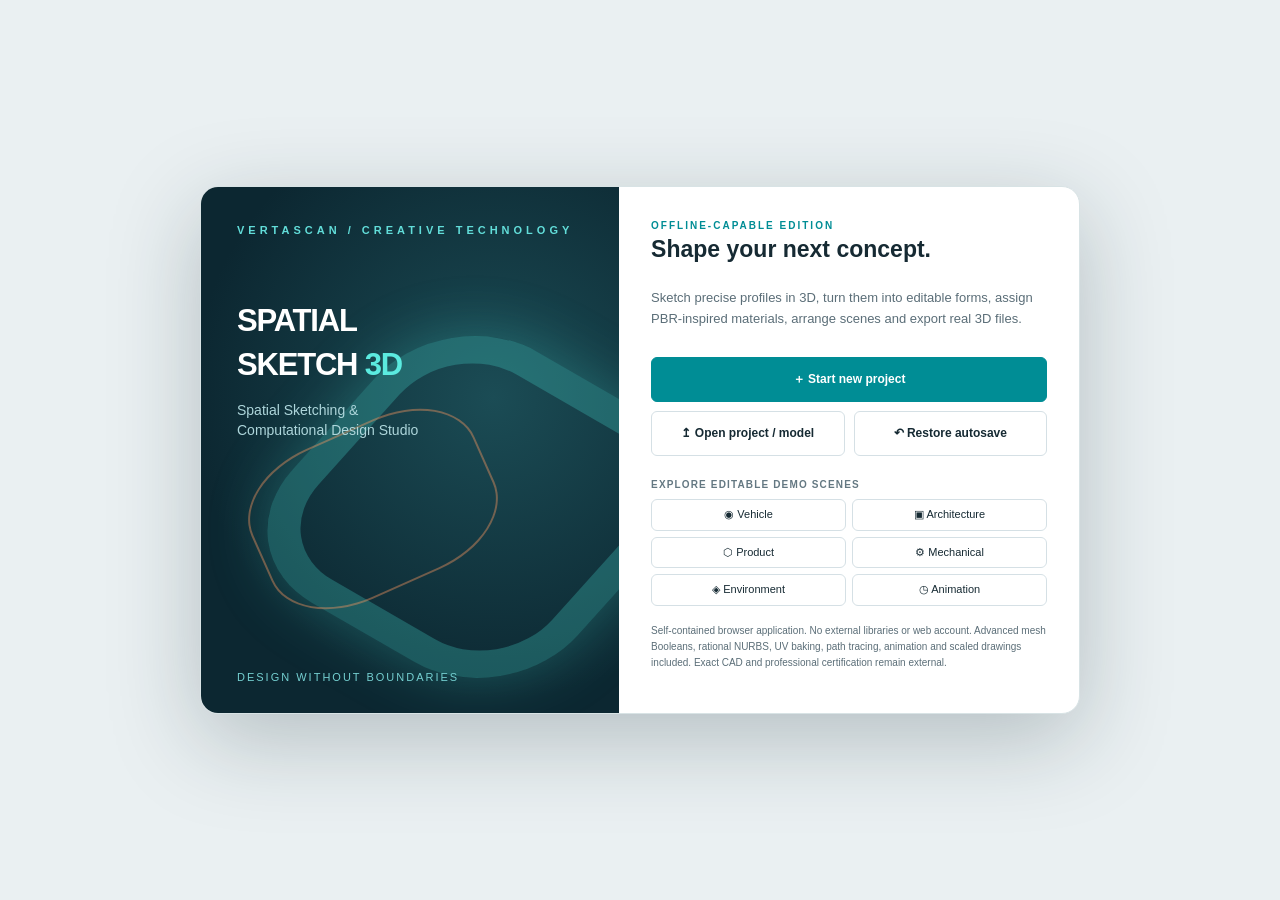
==== commit 3da7a2cf: "Add files via upload" ====
--- a/index.html
+++ b/index.html
@@ -1,11 +1,11 @@
 <!DOCTYPE html>
-<html lang="en"><head><meta charset="utf-8"><meta name="viewport" content="width=device-width,initial-scale=1,minimum-scale=1"><meta name="color-scheme" content="light dark"><title>SPATIAL SKETCH 3D | Design Without Boundaries</title>
+<html lang="en"><head><meta charset="utf-8"><meta name="viewport" content="width=device-width,initial-scale=1,minimum-scale=1"><meta name="color-scheme" content="light dark"><title>SPATIAL SKETCH 3D v2.4 | Design Without Boundaries</title>
 <link rel="icon" href="data:image/svg+xml,%3Csvg%20xmlns%3D%22http%3A%2F%2Fwww.w3.org%2F2000%2Fsvg%22%20viewBox%3D%220%200%2064%2064%22%3E%3Crect%20width%3D%2264%22%20height%3D%2264%22%20rx%3D%2213%22%20fill%3D%22%23102a32%22%2F%3E%3Cpath%20d%3D%22M49%2017H26C10%2017%2010%2033%2026%2033h12c16%200%2016%2016%200%2016H15%22%20fill%3D%22none%22%20stroke%3D%22%2354ded5%22%20stroke-width%3D%226%22%20stroke-linecap%3D%22round%22%2F%3E%3Cpath%20d%3D%22M14%2042l8%20-8M43%2015l7%207%22%20stroke%3D%22%23ee945b%22%20stroke-width%3D%224%22%20stroke-linecap%3D%22round%22%2F%3E%3Ccircle%20cx%3D%2215%22%20cy%3D%2249%22%20r%3D%223%22%20fill%3D%22%23ee945b%22%2F%3E%3C%2Fsvg%3E">
 <style>
 :root{--bg:#edf2f3;--shell:#f9fbfc;--panel:#fff;--ink:#162a33;--muted:#647882;--line:#d5e0e5;--accent:#008d95;--orange:#ef8547;--lift:0 5px 28px #142c3213;--view:#ecf3f5;--font:Inter,'Segoe UI',Arial,sans-serif}*{box-sizing:border-box}body{margin:0;background:var(--bg);color:var(--ink);font:12px/1.42 var(--font);overflow:hidden}body[data-theme=obsidian]{--bg:#11191e;--shell:#172227;--panel:#1e2c33;--ink:#edf7f8;--muted:#9eb2bb;--line:#36505a;--accent:#42d8d3;--view:#1b282e;--lift:0 7px 28px #0005}body[data-theme=graphite]{--bg:#222b30;--shell:#2c353a;--panel:#344148;--ink:#f1f4f5;--muted:#b4c0c4;--line:#4d6069;--accent:#55d1c9;--view:#262e34}body[data-theme=blueprint]{--bg:#092238;--shell:#112e44;--panel:#163b54;--ink:#effaff;--muted:#a8d0e3;--line:#2a5e78;--accent:#49dcf6;--view:#11314d}button,input,select{font:inherit;color:inherit}button{cursor:pointer;border:1px solid var(--line);background:var(--panel);border-radius:6px;padding:7px 10px;transition:background .12s,border .12s}button:hover{border-color:var(--accent)}button.active,.activeTool{color:#fff!important;background:var(--accent)!important;border-color:var(--accent)!important}button:focus-visible,input:focus-visible,select:focus-visible{outline:2px solid var(--orange);outline-offset:1px}button:disabled{opacity:.42;cursor:not-allowed}input,select{min-width:0;max-width:100%;padding:6px 7px;border-radius:5px;border:1px solid var(--line);background:var(--shell);color:var(--ink)}input[type=color]{padding:2px;height:30px;width:46px;cursor:pointer}input[type=range]{padding:0;width:100%;accent-color:var(--accent)}input[type=number]{width:100%}small,.muted{color:var(--muted)}strong{font-weight:700}.top{height:58px;background:var(--shell);border-bottom:1px solid var(--line);display:flex;align-items:center;gap:13px;padding:0 15px;position:relative;z-index:3}.logo{min-width:208px;display:flex;align-items:center;gap:11px}.logoMark{height:33px;width:33px;background:#102a32;border-radius:8px;display:grid;place-items:center;font-size:24px;font-weight:900;color:#51d7d1}.brand{font-weight:900;font-size:13px;letter-spacing:.5px}.brand small{display:block;font-size:9px;letter-spacing:1.05px;font-weight:700}.topgroup{display:flex;align-items:center;gap:5px}.topgroup button{white-space:nowrap}.topgroup select{max-width:120px}.top .fill{flex:1}.projectTitle{width:145px;text-overflow:ellipsis}.action{background:var(--accent);color:#fff;border-color:var(--accent)}.outline{background:transparent}.bodyLayout{display:grid;grid-template-columns:238px minmax(0,1fr) 282px;height:calc(100vh - 83px)}.side{background:var(--shell);overflow-y:auto;min-height:0;padding:12px;border-right:1px solid var(--line)}.rightside{border-right:0;border-left:1px solid var(--line)}.sectionLabel{font-size:10px;text-transform:uppercase;letter-spacing:1.15px;color:var(--muted);font-weight:800;margin:15px 0 7px}.sectionLabel:first-child{margin-top:4px}.toolgrid{display:grid;grid-template-columns:repeat(3,minmax(0,1fr));gap:5px}.toolgrid button{height:43px;padding:3px 2px;display:flex;flex-direction:column;align-items:center;justify-content:center;gap:3px;font-size:10px}.toolgrid .ico{font-size:16px;line-height:16px}.group{display:flex;align-items:center;gap:6px;flex-wrap:wrap}.group button{padding:6px 9px}.panel{border:1px solid var(--line);background:var(--panel);padding:10px;border-radius:8px;margin:7px 0}.panel h3{font-size:12px;margin:0 0 9px}.field{display:grid;grid-template-columns:80px 1fr;align-items:center;gap:8px;margin:6px 0}.three{display:grid;grid-template-columns:repeat(3,1fr);gap:4px}.three label{font-size:9px;color:var(--muted);display:block}.three input{margin-top:3px;font-size:11px;padding:6px 3px}.items{max-height:180px;overflow:auto;margin:5px -3px}.object{display:flex;align-items:center;gap:5px;width:100%;border:1px solid transparent;padding:6px;border-radius:4px;margin:1px 0;text-align:left;background:transparent;font-size:11px}.object:hover{background:var(--bg)}.object.selected{background:color-mix(in srgb,var(--accent) 12%,transparent);border-color:var(--accent)}.object .name{flex:1;overflow:hidden;text-overflow:ellipsis;white-space:nowrap}.object .visibility{border:0;padding:1px 4px;background:transparent}.object .type{font-size:10px;color:var(--muted)}.viewWrap{position:relative;min-width:0;min-height:0;background:var(--view);overflow:hidden}.viewWrap canvas{position:absolute;width:100%;height:100%;left:0;top:0;touch-action:none}.viewWrap #overlay{pointer-events:none}.viewNav{position:absolute;top:12px;left:12px;display:flex;gap:6px;align-items:center;flex-wrap:wrap;pointer-events:none}.viewNav>*{pointer-events:auto}.viewNav select,.viewNav button{background:var(--panel);box-shadow:var(--lift)}.viewNav .tip{background:var(--panel);padding:8px 10px;border-radius:6px;color:var(--muted);font-size:10px;max-width:260px}.bottomHint{position:absolute;bottom:11px;left:12px;background:var(--panel);border:1px solid var(--line);border-radius:7px;padding:9px 11px;color:var(--ink);box-shadow:var(--lift);max-width:min(520px,95%);pointer-events:none}.bottomHint strong{color:var(--accent)}.status{height:25px;background:var(--shell);border-top:1px solid var(--line);display:flex;align-items:center;gap:12px;padding:0 14px;color:var(--muted);font-size:10px}.status .expand{flex:1}.badgeTiny{padding:2px 6px;border-radius:4px;background:color-mix(in srgb,var(--accent) 13%,transparent);color:var(--accent);font-weight:800;font-size:10px}.row{display:flex;gap:6px;align-items:center}.row>*{min-width:0}.row>*:first-child{flex:1}.row button{flex:0}.sep{height:1px;background:var(--line);margin:10px 0}.toast{position:fixed;bottom:38px;left:50%;transform:translateX(-50%);z-index:12;background:#162f36;color:#fff;border-radius:8px;box-shadow:0 8px 25px #0004;padding:12px 16px;max-width:420px;pointer-events:none}.hidden{display:none!important}.launch{position:fixed;inset:0;background:#eaf0f2;z-index:15;display:flex;align-items:center;justify-content:center;padding:24px;overflow:auto}.hero{width:min(880px,95vw);background:#fff;border:1px solid #d8e3e5;box-shadow:0 25px 90px #122b3340;border-radius:18px;overflow:hidden;display:grid;grid-template-columns:1fr 1.1fr;min-height:470px}.heroArt{background:radial-gradient(circle at 70% 40%,#1b4c55,#0c2731 70%);padding:36px;position:relative;overflow:hidden;color:white}.heroArt:before{content:'';position:absolute;width:270px;height:270px;border:30px solid #46d8d045;transform:rotate(30deg) skew(-12deg);top:155px;left:110px;border-radius:32%;box-shadow:0 0 60px #46dbd044}.heroArt:after{content:'';position:absolute;width:240px;height:160px;border:2px solid #ff9a6066;transform:rotate(-24deg);top:240px;left:50px;border-radius:35%}.heroArt h1{position:relative;z-index:1;font-size:31px;letter-spacing:-1.2px;margin:60px 0 10px}.heroArt p{position:relative;z-index:1;color:#aed6db;font-size:14px}.heroInfo{padding:32px;display:flex;flex-direction:column;justify-content:center}.heroInfo h2{font-size:23px;margin:0 0 9px}.heroInfo p{font-size:13px;color:#5b6e78;line-height:1.6}.launchBtns{display:grid;grid-template-columns:1fr 1fr;gap:9px;margin:14px 0}.launchBtns button{padding:13px 8px;font-weight:700}.launchBtns .action{grid-column:span 2}.demoList{display:grid;grid-template-columns:repeat(2,1fr);gap:6px}.demoList button{font-size:11px}.modalBack{position:fixed;inset:0;z-index:12;background:#07151ab3;display:flex;align-items:center;justify-content:center;padding:14px}.modal{background:var(--panel);border-radius:11px;padding:20px;max-width:570px;width:100%;max-height:85vh;overflow:auto;box-shadow:0 22px 80px #0005}.modal h2{margin-top:0}.modal p{line-height:1.6}.modal .close{float:right}.dim{font-size:10px;color:var(--muted);margin-top:3px}.hint{color:var(--muted);font-size:10px;margin:5px 0}.inspectorGrid{display:grid;grid-template-columns:1fr 1fr;gap:5px}.sectionTabs{display:grid;grid-template-columns:repeat(4,minmax(0,1fr));gap:3px}.sectionTabs button{padding:9px 3px;font-size:10px}.overflow{overflow:hidden;text-overflow:ellipsis;white-space:nowrap}.swatches{display:grid;grid-template-columns:repeat(5,1fr);gap:6px;margin:6px 0}.swatch{height:24px;border:1px solid #0003;border-radius:5px;padding:0}.swatch:hover{outline:2px solid var(--accent)}body.presentation .side,body.presentation .rightside,body.presentation .top,body.presentation .status{display:none!important}body.presentation .bodyLayout{height:100vh;display:block}body.presentation .viewWrap{height:100vh}body.presentation .bottomHint{display:none}body.presentation .viewNav{display:none}@media(max-width:1180px){.bodyLayout{grid-template-columns:205px minmax(0,1fr) 245px}.top{gap:5px;padding:0 7px}.logo{min-width:150px}.topgroup button{padding:6px 7px}.projectTitle{width:102px}}@media(max-width:860px){.bodyLayout{grid-template-columns:172px minmax(0,1fr)}.rightside{position:fixed;right:0;top:58px;bottom:25px;width:270px;z-index:4;box-shadow:var(--lift)}body.hideInspector .rightside{display:none}.top .projectTitle{display:none}.top .logo{min-width:115px}.topgroup .compactHide{display:none}}@media(max-width:560px){.bodyLayout{grid-template-columns:130px minmax(0,1fr)}.side{padding:5px}.toolgrid{grid-template-columns:repeat(2,minmax(0,1fr))}.logo{min-width:88px}.brand{font-size:11px}.brand small{display:none}.logoMark{height:25px;width:25px;font-size:17px}.top{height:48px}.bodyLayout{height:calc(100vh - 73px)}.top button{padding:4px}.top .topgroup select{max-width:80px}.rightside{top:48px}.hero{display:block}.heroArt{min-height:150px;padding:20px}.heroArt h1{font-size:21px;margin:20px 0}.heroInfo{padding:20px}.viewNav .tip{display:none}}
 
 
-/* RESPONSIVE SHELL PATCH v2.1.1: body and camera view are flex/grid sized,
+/* RESPONSIVE SHELL PATCH v2.4: body and camera view are flex/grid sized,
    not sized using hard-coded viewport-minus-header calculations. */
 html,body{width:100%;height:100%;min-width:0;min-height:0}
 body{height:100vh;height:100dvh;display:flex;flex-direction:column;overflow:hidden}
@@ -121,6 +121,24 @@
  .bottomHint{display:none}
 }
 
+</style><style id="spatialControlsCSS">
+/* Spatial Sketch 3D v2.2: responsive, accessible interactive transforms */
+.spatialTransformDock{position:absolute;z-index:7;left:50%;transform:translateX(-50%);display:flex;justify-content:center;align-items:center;gap:5px;max-width:calc(100% - 12px);width:max-content;flex-wrap:wrap;background:var(--panel);border:1px solid var(--line);box-shadow:var(--lift);border-radius:10px;padding:5px 7px;pointer-events:auto}
+.spatialTransformDock button{white-space:nowrap;min-height:30px;padding:5px 8px;font-weight:700;font-size:11px}
+.ssSegment{display:flex;align-items:center;gap:3px;flex-wrap:wrap;justify-content:center}
+.ssDockSep{width:1px;height:24px;background:var(--line)}.ssDockHelp{font-size:10px;color:var(--muted);padding:0 5px;white-space:nowrap}
+.ssCompass{position:absolute;right:12px;z-index:5;width:128px;background:color-mix(in srgb,var(--panel) 92%,transparent);border:1px solid var(--line);border-radius:12px;padding:8px 8px 6px;box-shadow:var(--lift);pointer-events:auto;user-select:none}
+.ssCompassInner{position:relative;width:110px;height:110px;margin:auto}.ssAxisDot,.ssHome{position:absolute;transform:translate(-50%,-50%);display:flex;align-items:center;justify-content:center;font-weight:800;box-shadow:0 1px 6px #0002}
+.ssAxisDot{border:1.5px solid var(--axis-color);background:var(--panel);color:var(--axis-color);width:27px;height:27px;border-radius:50%;font-size:10px;padding:0}
+.ssAxisDot:hover,.ssAxisDot.active{background:var(--axis-color);color:white;outline:2px solid var(--panel)}
+.ssHome{width:30px;height:30px;border-radius:9px;border:1px solid var(--muted);background:var(--panel);color:var(--ink);z-index:15!important;font-size:18px;padding:0}
+.ssCompassCaption{font-size:9px;letter-spacing:1.2px;text-align:center;color:var(--muted);font-weight:800}
+@media(max-width:1200px){.ssDockHelp{display:none}}
+@media(max-width:740px){.spatialTransformDock{max-width:calc(100% - 10px);padding:4px;gap:3px}.spatialTransformDock button{min-height:28px;padding:4px 6px;font-size:10px}.ssDockSep{display:none}.ssCompass{right:5px;width:91px;padding:4px}.ssCompassInner{width:80px;height:80px}.ssAxisDot{width:21px;height:21px;font-size:8px}.ssHome{width:24px;height:24px;font-size:15px}.ssCompassCaption{font-size:8px}}
+@media(max-width:420px){.spatialTransformDock{width:max-content}.spatialTransformDock button{padding:4px;font-size:9px}.ssSegment{gap:1px}.ssCompass{width:82px}.ssCompassInner{width:72px;height:72px}.ssCompassCaption{font-size:7px}}
+/* Keep client-facing full-screen presentations free of authoring controls. */
+body.presentation .spatialTransformDock,body.presentation .ssCompass{display:none!important}
+
 </style></head>
 <body data-theme="white">
 <header class="top"><button id="toolsBtn" type="button" aria-label="Show sketch and modeling tools" aria-controls="toolSidebar" aria-expanded="false">☰ Tools</button><div class="logo"><div class="logoMark" aria-label="Spatial Sketch 3D">S</div><div class="brand">SPATIAL SKETCH <span style="color:var(--accent)">3D</span><small>VERTASCAN | DESIGN STUDIO</small></div></div><input class="projectTitle" id="projectName" title="Project name" value="Untitled Concept" aria-label="Project name"><div class="topgroup"><button id="newBtn" title="New project">New</button><button id="openBtn" title="Open Spatial Sketch 3D project or 3D model">Open</button><button id="saveBtn" title="Download editable native project (Ctrl+S)">Save</button><button id="undoBtn" title="Undo (Ctrl+Z)">↶</button><button id="redoBtn" title="Redo (Ctrl+Y)">↷</button></div><div class="fill"></div><div class="topgroup"><button id="studioBtn" title="Set studio workspace">Studio</button><button id="cameraBtn" title="Save current camera">+ Camera</button><button id="renderBtn" title="Render image at actual selected resolution">Render</button><button id="exportBtn" class="action">Export ▾</button><button id="inspectorBtn" title="Toggle inspector">☷</button></div></header>
@@ -142,7 +160,7 @@
 <div class="sectionLabel">Studio &amp; environment</div><div class="panel"><div class="field"><label>Theme</label><select id="themeSelect"><option value="white">Studio white</option><option value="obsidian">Obsidian black</option><option value="graphite">Graphite</option><option value="blueprint">Blueprint blue</option></select></div><div class="field"><label>Exposure</label><input id="exposure" type="range" min="0.3" max="2.4" value="1.0" step="0.1"></div><div class="field"><label>Render width</label><input id="renderWidth" type="number" min="256" max="4096" value="1920" step="64"></div><div class="field"><label>Render height</label><input id="renderHeight" type="number" min="256" max="4096" value="1080" step="64"></div><div class="field"><label>Format</label><select id="renderFormat"><option value="png">PNG</option><option value="jpeg">JPEG</option><option value="webp">WebP</option></select></div><label class="row"><input type="checkbox" id="transparentRender" style="flex:0"> Transparent image background</label></div>
 <div class="sectionLabel">Camera library</div><div class="panel"><div class="row"><select id="cameraList" title="Stored camera viewpoints"><option value="">— saved cameras —</option></select><button id="recallCameraBtn">View</button></div><div class="hint">Create cameras from the current viewport. These views are saved in the native document.</div></div>
 </aside></div>
-<footer class="status"><span class="badgeTiny" id="modeStatus">SKETCH</span><span id="statusText">Ready</span><span class="expand"></span><span id="countText">0 objects</span><span id="fpsText">WebGL2</span><span>SPATIAL SKETCH 3D · 2.1.1 Responsive</span></footer>
+<footer class="status"><span class="badgeTiny" id="modeStatus">SKETCH</span><span id="statusText">Ready</span><span class="expand"></span><span id="countText">0 objects</span><span id="fpsText">WebGL2</span><span>SPATIAL SKETCH 3D · 2.4 Motion Lab</span></footer>
 <div class="launch" id="launch"><div class="hero"><div class="heroArt"><div style="font-size:11px;letter-spacing:4px;font-weight:800;color:#62ddd9">VERTASCAN / CREATIVE TECHNOLOGY</div><h1>SPATIAL<br>SKETCH <span style="color:#5bebe0">3D</span></h1><p>Spatial Sketching &amp;<br>Computational Design Studio</p><div style="position:absolute;bottom:27px;color:#75d0d1;letter-spacing:2px;font-size:11px">DESIGN WITHOUT BOUNDARIES</div></div><div class="heroInfo"><div style="font-size:10px;letter-spacing:2px;color:#008d95;font-weight:800">OFFLINE-CAPABLE EDITION</div><h2>Shape your next concept.</h2><p>Sketch precise profiles in 3D, turn them into editable forms, assign PBR-inspired materials, arrange scenes and export real 3D files.</p><div class="launchBtns"><button class="action" id="launchNew">＋ Start new project</button><button id="launchOpen">↥ Open project / model</button><button id="launchResume">↶ Restore autosave</button></div><div class="sectionLabel" style="margin-top:8px">Explore editable demo scenes</div><div class="demoList"><button data-demo="vehicle">◉ Vehicle</button><button data-demo="architecture">▣ Architecture</button><button data-demo="product">⬡ Product</button><button data-demo="mechanical">⚙ Mechanical</button><button data-demo="environment">◈ Environment</button></div><p style="font-size:10px;margin-top:17px">Self-contained browser application. No external libraries or web account. Advanced mesh Booleans, rational NURBS, UV baking, path tracing, animation and scaled drawings included. Exact CAD and professional certification remain external.</p></div></div></div>
 <div id="panelScrim" aria-hidden="true"></div><div class="modalBack hidden" id="modalBack"><div class="modal" id="modalContent"></div></div><input id="filePicker" class="hidden" type="file" accept=".json,.spatialsketch,.formcraft,.glb,.obj,.stl,.svg">
 <script id="embeddedProject" type="application/json"></script>
@@ -237,7 +255,7 @@
 let faces=[],cameraDistance=point=>V.dist(eye,point);for(let o of project.objects){if(!o.visible||!o.mesh)continue;let m=o.mesh,mat=matFor(o),matrix=matTRS(o),pts=m.positions,ii=m.indices;for(let j=0;j<ii.length;j+=3){let poly=[0,1,2].map(t=>mp(matrix,pts.slice(ii[j+t]*3,ii[j+t]*3+3))),center=V.scale(poly.reduce((a,b)=>V.add(a,b),[0,0,0]),1/3),n=V.norm(V.cross(V.sub(poly[1],poly[0]),V.sub(poly[2],poly[0]))),screen=poly.map(p=>screenP(p,k));if(screen.some(p=>!p))continue;let nl1=Math.max(0,V.dot(n,V.norm([-.35,-.55,1]))),nl2=Math.max(0,V.dot(n,V.norm([.65,.25,.72])));let bright=(.35+nl1*.52+nl2*.18)*project.exposure,base=rgb(mat.color).map(v=>Math.pow(Math.max(0,v*bright),.9));if(mat.metal>.5){base=base.map(v=>Math.min(1,v+.04*nl1))}if(o.id===selected)base=base.map(v=>Math.min(1,v+.04));faces.push({screen,depth:cameraDistance(center),color:hexColor(base),alpha:mat.alpha})}}
 faces.sort((a,b)=>b.depth-a.depth);for(let f of faces){ctx.globalAlpha=f.alpha;ctx.fillStyle=f.color;ctx.beginPath();ctx.moveTo(...f.screen[0]);ctx.lineTo(...f.screen[1]);ctx.lineTo(...f.screen[2]);ctx.closePath();ctx.fill()}ctx.globalAlpha=1;ctx.restore()}drawOverlay();dirty=false}
 function drawFrame(){if(!gl){drawSoftware();return}resizeCanvas();let transparent=renderTransparent||false;gl.bindFramebuffer(gl.FRAMEBUFFER,null);gl.enable(gl.SCISSOR_TEST);let panes=quadMode?4:1;let grid=gridData();for(let k=0;k<panes;k++){let {r,vp,eye}=viewParams(k);let x=Math.round(r.x*DPR),y=Math.round((h-r.y-r.h)*DPR),rw=Math.round(r.w*DPR),rh=Math.round(r.h*DPR),c=groundColor();gl.viewport(x,y,rw,rh);gl.scissor(x,y,rw,rh);gl.clearColor(c[0],c[1],c[2],transparent?0:1);gl.clear(gl.COLOR_BUFFER_BIT|gl.DEPTH_BUFFER_BIT);
-if(showGrid){gl.useProgram(LINE);gl.uniformMatrix4fv(L.uVP,false,new Float32Array(vp));let color=project.theme==='white'?[.65,.75,.77,.34]:[.42,.65,.7,.32];let plane=currentPlane(k);let matrix=I();if(plane.label==='XZ')matrix=[1,0,0,0,0,0,1,0,0,-1,0,0,0,0,0,1];if(plane.label==='YZ')matrix=[0,0,1,0,1,0,0,0,0,1,0,0,0,0,0,1];gl.disable(gl.DEPTH_TEST);drawLinesGPU(grid,matrix,color);drawLinesGPU([-9,0,0,9,0,0],I(),[.88,.28,.26,.55]);drawLinesGPU([0,-9,0,0,9,0],I(),[.19,.8,.53,.55]);drawLinesGPU([0,0,-1,0,0,9],I(),[.25,.5,.99,.65]);gl.enable(gl.DEPTH_TEST)}
+if(showGrid){gl.useProgram(LINE);gl.uniformMatrix4fv(L.uVP,false,new Float32Array(vp));let color=project.theme==='white'?[.65,.75,.77,.34]:[.42,.65,.7,.32];let plane=currentPlane(k);let matrix=I();if(plane.label==='XZ')matrix=[1,0,0,0,0,0,1,0,0,-1,0,0,0,0,0,1];if(plane.label==='YZ')matrix=[0,1,0,0,0,0,1,0,1,0,0,0,0,0,0,1];gl.disable(gl.DEPTH_TEST);drawLinesGPU(grid,matrix,color);drawLinesGPU([-9,0,0,9,0,0],I(),[.88,.28,.26,.55]);drawLinesGPU([0,-9,0,0,9,0],I(),[.19,.8,.53,.55]);drawLinesGPU([0,0,-1,0,0,9],I(),[.25,.5,.99,.65]);gl.enable(gl.DEPTH_TEST)}
 gl.useProgram(PBR);gl.uniformMatrix4fv(G.uVP,false,new Float32Array(vp));gl.uniform3fv(G.uEye,new Float32Array(eye));gl.uniform1f(G.uExposure,Number(project.exposure)||1);
 const drawObj=o=>{if(!o.visible||!o.mesh||!o.mesh.indices.length)return;let gpu=uploadMesh(o);if(!gpu)return;let m=matTRS(o),inv=invertM(m),nm=[inv[0],inv[4],inv[8],inv[1],inv[5],inv[9],inv[2],inv[6],inv[10]];gl.uniformMatrix4fv(G.uM,false,new Float32Array(m));gl.uniformMatrix3fv(G.uN,false,new Float32Array(nm));let mat=matFor(o),col=rgb(mat.color);if(o.id===selected)col=col.map(v=>Math.min(1,v*1.12+.03));gl.uniform3fv(G.uColor,new Float32Array(col));gl.uniform1f(G.uMetal,mat.metal);gl.uniform1f(G.uRough,Math.max(.04,mat.rough));gl.uniform1f(G.uEmit,mat.emit);gl.uniform1f(G.uAlpha,mat.alpha);gl.uniform1i(G.uPattern,mat.pattern||0);let tex=getBakeTexture(o);gl.uniform1i(G.uHasBaked,tex?1:0);if(tex){gl.activeTexture(gl.TEXTURE0);gl.bindTexture(gl.TEXTURE_2D,tex);gl.uniform1i(G.uAlbedoMap,0)}gl.bindVertexArray(gpu.vao);gl.drawElements(gl.TRIANGLES,gpu.count,gl.UNSIGNED_INT,0)};
 project.objects.filter(o=>o.mesh&&o.mat?.alpha>=.999).forEach(drawObj);project.objects.filter(o=>o.mesh&&o.mat?.alpha<.999).sort((a,b)=>V.dist(cameraPosition(cams[k]),boundsMesh(b.mesh).center)-V.dist(cameraPosition(cams[k]),boundsMesh(a.mesh).center)).forEach(o=>{gl.depthMask(false);drawObj(o);gl.depthMask(true)});gl.bindVertexArray(null);
@@ -334,9 +352,43 @@
 function exportSTL(){let tris=project.objects.filter(o=>o.mesh&&o.visible).reduce((s,o)=>s+o.mesh.indices.length/3,0),buffer=new ArrayBuffer(84+tris*50),dv=new DataView(buffer),enc=new TextEncoder().encode('SPATIAL SKETCH 3D Mesh · units '+project.unit);new Uint8Array(buffer,0,Math.min(80,enc.length)).set(enc.slice(0,80));dv.setUint32(80,tris,true);let offset=84;for(let o of project.objects){if(!o.visible||!o.mesh)continue;let m=o.mesh,mat=matTRS(o);for(let i=0;i<m.indices.length;i+=3){let p=[0,1,2].map(j=>mp(mat,m.positions.slice(m.indices[i+j]*3,m.indices[i+j]*3+3))),n=V.norm(V.cross(V.sub(p[1],p[0]),V.sub(p[2],p[0])));for(let v of [...n,...p.flat()]){dv.setFloat32(offset,v,true);offset+=4}dv.setUint16(offset,0,true);offset+=2}}downloadBlob(new Blob([buffer],{type:'model/stl'}),safeName(project.name)+'.stl')}
 function eulerQuat(rot){let [x,y,z]=rot.map(v=>rad(v)/2),cx=Math.cos(x),cy=Math.cos(y),cz=Math.cos(z),sx=Math.sin(x),sy=Math.sin(y),sz=Math.sin(z);return[sx*cy*cz-cx*sy*sz,cx*sy*cz+sx*cy*sz,cx*cy*sz-sx*sy*cz,cx*cy*cz+sx*sy*sz]}
 function exportGLB(){let model={asset:{version:'2.0',generator:'SPATIAL SKETCH 3D standalone'},scene:0,scenes:[{nodes:[]}],nodes:[],meshes:[],materials:[],bufferViews:[],accessors:[],buffers:[{byteLength:0}]},parts=[],length=0,nodeById={};function block(typed,target){let size=typed.byteLength,pad=(4-length%4)%4;if(pad){parts.push(new Uint8Array(pad));length+=pad}let offset=length;parts.push(new Uint8Array(typed.buffer,typed.byteOffset,typed.byteLength));length+=size;model.bufferViews.push({buffer:0,byteOffset:offset,byteLength:size,...(target?{target}:{})});return model.bufferViews.length-1}function accessor(typed,comp,type,target){let idx=block(typed,target),count=typed.length/(type==='VEC3'?3:type==='VEC2'?2:type==='VEC4'?4:1),a={bufferView:idx,componentType:comp,count,type};if(type==='VEC3'&&comp===5126){let min=[Infinity,Infinity,Infinity],max=[-Infinity,-Infinity,-Infinity];for(let i=0;i<typed.length;i+=3)for(let j=0;j<3;j++){min[j]=Math.min(min[j],typed[i+j]);max[j]=Math.max(max[j],typed[i+j])}a.min=min;a.max=max}model.accessors.push(a);return model.accessors.length-1}
-for(let o of project.objects){if(!o.mesh||!o.visible)continue;let m=o.mesh;if(!m.indices.length)continue;let mat=o.mat||MAT.paint,indices=new Uint32Array(m.indices),pos=new Float32Array(m.positions),norm=new Float32Array(m.normals),uv=new Float32Array(m.uvs),pi=accessor(pos,5126,'VEC3',34962),ni=accessor(norm,5126,'VEC3',34962),ui=accessor(uv,5126,'VEC2',34962),ii=accessor(indices,5125,'SCALAR',34963);let material={name:o.name+' / PBR',pbrMetallicRoughness:{baseColorFactor:[...rgb(mat.color),mat.alpha],metallicFactor:mat.metal,roughnessFactor:mat.rough},doubleSided:true,alphaMode:mat.alpha<.999?'BLEND':'OPAQUE',emissiveFactor:rgb(mat.color).map(v=>Math.min(1,v*mat.emit))};if(o.bake?.maps?.albedo){model.images??=[];model.textures??=[];let addPNG=(src)=>{let raw=atob(src.substring(src.indexOf(',')+1)),bytes=new Uint8Array(raw.length);for(let i=0;i<raw.length;i++)bytes[i]=raw.charCodeAt(i);let view=block(bytes);model.images.push({mimeType:'image/png',bufferView:view});model.textures.push({source:model.images.length-1});return model.textures.length-1};material.pbrMetallicRoughness.baseColorFactor=[1,1,1,mat.alpha];material.pbrMetallicRoughness.baseColorTexture={index:addPNG(o.bake.maps.albedo)};if(o.bake.maps.ao)material.occlusionTexture={index:addPNG(o.bake.maps.ao)};material.extras={normalMapSpace:'object-space; not GLTF tangent-space',uvAtlas:'spatial-sketch-triangle-atlas'}}model.materials.push(material);model.meshes.push({name:o.name,primitives:[{attributes:{POSITION:pi,NORMAL:ni,TEXCOORD_0:ui},indices:ii,material:model.materials.length-1,mode:4}]});model.nodes.push({name:o.name,mesh:model.meshes.length-1,translation:o.pos,rotation:eulerQuat(o.rot),scale:o.scale,extras:{spatialSketchId:o.id,formcraftId:o.id,sourceSketch:o.source||null}});model.scenes[0].nodes.push(model.nodes.length-1);nodeById[o.id]=model.nodes.length-1}
-// Bake object transform keyframes into standard glTF translation/rotation/scale channels.
-let animations=project.animations; if(animations?.tracks){let channels=[],samplers=[];for(let [id,keys] of Object.entries(animations.tracks)){let node=nodeById[id];if(node===undefined||keys.length<2)continue;keys=[...keys].sort((a,b)=>a.t-b.t);let times=new Float32Array(keys.map(k=>k.t)),ti=accessor(times,5126,'SCALAR',34962);model.accessors[ti].min=[times[0]];model.accessors[ti].max=[times[times.length-1]];for(let [field,path] of [['pos','translation'],['rot','rotation'],['scale','scale']]){let dim=path==='rotation'?'VEC4':'VEC3',values=new Float32Array(keys.flatMap(k=>path==='rotation'?eulerQuat(k.rot):(k[field]||[0,0,0]))),v=accessor(values,5126,dim,34962);samplers.push({input:ti,output:v,interpolation:'LINEAR'});channels.push({sampler:samplers.length-1,target:{node,path}})}}if(channels.length)model.animations=[{name:'Spatial Sketch Timeline',channels,samplers}] }
+for(let o of project.objects){if(!o.mesh||(!o.visible&&!project.animations?.tracks?.[o.id]?.length))continue;let m=o.mesh;if(!m.indices.length)continue;let mat=o.mat||MAT.paint,indices=new Uint32Array(m.indices),pos=new Float32Array(m.positions),norm=new Float32Array(m.normals),uv=new Float32Array(m.uvs),pi=accessor(pos,5126,'VEC3',34962),ni=accessor(norm,5126,'VEC3',34962),ui=accessor(uv,5126,'VEC2',34962),ii=accessor(indices,5125,'SCALAR',34963);let material={name:o.name+' / PBR',pbrMetallicRoughness:{baseColorFactor:[...rgb(mat.color),mat.alpha],metallicFactor:mat.metal,roughnessFactor:mat.rough},doubleSided:true,alphaMode:mat.alpha<.999?'BLEND':'OPAQUE',emissiveFactor:rgb(mat.color).map(v=>Math.min(1,v*mat.emit))};if(o.bake?.maps?.albedo){model.images??=[];model.textures??=[];let addPNG=(src)=>{let raw=atob(src.substring(src.indexOf(',')+1)),bytes=new Uint8Array(raw.length);for(let i=0;i<raw.length;i++)bytes[i]=raw.charCodeAt(i);let view=block(bytes);model.images.push({mimeType:'image/png',bufferView:view});model.textures.push({source:model.images.length-1});return model.textures.length-1};material.pbrMetallicRoughness.baseColorFactor=[1,1,1,mat.alpha];material.pbrMetallicRoughness.baseColorTexture={index:addPNG(o.bake.maps.albedo)};if(o.bake.maps.ao)material.occlusionTexture={index:addPNG(o.bake.maps.ao)};material.extras={normalMapSpace:'object-space; not GLTF tangent-space',uvAtlas:'spatial-sketch-triangle-atlas'}}model.materials.push(material);model.meshes.push({name:o.name,primitives:[{attributes:{POSITION:pi,NORMAL:ni,TEXCOORD_0:ui},indices:ii,material:model.materials.length-1,mode:4}]});model.nodes.push({name:o.name,mesh:model.meshes.length-1,translation:(project.animations?.bases?.[o.id]?.pos||o.pos),rotation:eulerQuat(project.animations?.bases?.[o.id]?.rot||o.rot),scale:(project.animations?.bases?.[o.id]?.scale||o.scale),extras:{spatialSketchId:o.id,formcraftId:o.id,sourceSketch:o.source||null}});model.scenes[0].nodes.push(model.nodes.length-1);nodeById[o.id]=model.nodes.length-1}
+// Spatial Sketch 3D v2.3: write valid transform clips with normalized quaternions.
+// Nonlinear easing is sampled at timeline FPS into standard glTF LINEAR channels.
+// glTF core has no visibility, emissive or camera-FOV animation channels.
+let animations=project.animations;if(animations?.tracks){let channels=[],samplers=[],sampleCount=0;
+ for(let[id,raw] of Object.entries(animations.tracks)){
+  let node=nodeById[id],keys=(raw||[]).filter(k=>Number.isFinite(k?.t)).sort((a,b)=>a.t-b.t);
+  if(node===undefined||keys.length<2)continue;
+  let fps=Math.max(1,Math.min(120,Number(animations.fps)||24));
+  let ticks=new Set(keys.map(k=>Math.max(0,k.t)));
+  let begin=keys[0].t,finish=keys[keys.length-1].t;
+  if(animations.interpolation!=='step'||keys.some(k=>k.ease&&k.ease!=='step')){
+   let count=Math.min(7201,Math.ceil((finish-begin)*fps));
+   for(let i=0;i<=count;i++)ticks.add(Math.min(finish,begin+i/fps));
+  }
+  let times=[...ticks].sort((a,b)=>a-b).filter((x,i,arr)=>i===0||x-arr[i-1]>1e-5);
+  if(times.length<2)continue;
+  sampleCount+=times.length;if(sampleCount>170000)throw Error('Too many animation samples for GLB export. Reduce FPS, duration or animated objects.');
+  let poses=times.map(t=>poseAt(keys,t)||keys[0]);
+  let ti=accessor(new Float32Array(times),5126,'SCALAR');
+  model.accessors[ti].min=[times[0]];model.accessors[ti].max=[times[times.length-1]];
+  for(let[field,path] of [['pos','translation'],['rot','rotation'],['scale','scale']]){
+   let dim=path==='rotation'?'VEC4':'VEC3',base=project.animations?.bases?.[id],previousQ=null;
+   let values=[];for(let k of poses){
+    if(path==='rotation'){
+     let q=eulerQuat(k.rot||base?.rot||[0,0,0]);let magnitude=Math.hypot(...q)||1;q=q.map(x=>x/magnitude);
+     if(previousQ&&q.reduce((sum,v,j)=>sum+v*previousQ[j],0)<0)q=q.map(x=>-x);
+     previousQ=q;values.push(...q);
+    }else values.push(...(k[field]||base?.[field]||(field==='scale'?[1,1,1]:[0,0,0])));
+   }
+   let output=accessor(new Float32Array(values),5126,dim);
+   let interpolation=(animations.interpolation==='step'&&keys.every(k=>!k.ease||k.ease==='step'))?'STEP':'LINEAR';
+   samplers.push({input:ti,output,interpolation});channels.push({sampler:samplers.length-1,target:{node,path}});
+  }
+ }
+ if(channels.length)model.animations=[{name:'Spatial Sketch 3D · Transform Timeline',channels,samplers}];
+}
 model.buffers[0].byteLength=length;let jsonBytes=new TextEncoder().encode(JSON.stringify(model)),jp=(4-jsonBytes.length%4)%4,bp=(4-length%4)%4,total=12+8+jsonBytes.length+jp+8+length+bp,buf=new ArrayBuffer(total),dv=new DataView(buf),u8=new Uint8Array(buf);dv.setUint32(0,0x46546c67,true);dv.setUint32(4,2,true);dv.setUint32(8,total,true);dv.setUint32(12,jsonBytes.length+jp,true);dv.setUint32(16,0x4e4f534a,true);u8.set(jsonBytes,20);u8.fill(32,20+jsonBytes.length,20+jsonBytes.length+jp);let off=20+jsonBytes.length+jp;dv.setUint32(off,length+bp,true);dv.setUint32(off+4,0x004e4942,true);off+=8;for(let p of parts){u8.set(p,off);off+=p.length}downloadBlob(new Blob([buf],{type:'model/gltf-binary'}),safeName(project.name)+'.glb')}
 function hexRGB(a){return '#'+a.slice(0,3).map(v=>Math.max(0,Math.min(255,Math.round(v*255))).toString(16).padStart(2,'0')).join('')}
 function quatEuler(q){let [x,y,z,w]=q;return [Math.atan2(2*(w*x+y*z),1-2*(x*x+y*y)),Math.asin(Math.max(-1,Math.min(1,2*(w*y-z*x)))),Math.atan2(2*(w*z+x*y),1-2*(y*y+z*z))].map(deg)}
@@ -611,7 +663,7 @@
 })();
 
 
-/* Spatial Sketch 3D v2.1.1 — adaptive shell and pane resizing.
+/* Spatial Sketch 3D v2.2 — adaptive shell and pane resizing.
    Does not modify modeling, camera directions or export mathematics. */
 (function installResponsiveShell(){
   const main=document.getElementById('viewWrap'), stage=main?.parentElement;
@@ -688,4 +740,998 @@
 })();
 
 </script>
+<script id="spatialControlsJS">
+/* Spatial Sketch 3D v2.2 — viewport/orbit and XYZ transform controls.
+   Local, dependency-free enhancement to the existing editable modeling studio. */
+(function installViewportControls(){
+  'use strict';
+  const host=document.getElementById('viewWrap');
+  const nav=document.querySelector('.viewNav');
+  if(!host || !nav) return;
+  const EPS=1e-8;
+  const AXES=[[1,0,0],[0,1,0],[0,0,1]];
+  const COLORS=['#e95555','#22ad73','#438bea'];
+  let mode='move', space='world', navigation='select';
+  let gizmoPreview=[],pointerActive=null, gesture=null;
+  const touchPoints=new Map();
+  const oldCameraBasis=cameraBasis, oldLookAt=lookAt,oldHandleMotion=handleMotion,oldDrawOverlay=drawOverlay;
+  const oldSetTool=setTool,oldCreatePrimitive=createPrimitive,oldCreateDerived=createDerived,oldFinishDraft=finishDraft,oldNewProject=newProject;
+  function safeCameraBasis(c){
+    const eye=cameraPosition(c),f=V.norm(V.sub(c.target,eye));
+    let up=Math.abs(f[2])>.999? (f[2]<0?[0,1,0]:[0,-1,0]):[0,0,1];
+    let r=V.cross(f,up),len=V.len(r);
+    if(len<EPS){up=[0,1,0];r=V.cross(f,up);len=V.len(r)}
+    r=V.scale(r,1/Math.max(EPS,len));
+    const u=V.norm(V.cross(r,f));
+    return{eye,f,r,u};
+  }
+  cameraBasis=safeCameraBasis;
+  lookAt=function(eye,target){
+    const f=V.norm(V.sub(target,eye));
+    let up=Math.abs(f[2])>.999?(f[2]<0?[0,1,0]:[0,-1,0]):[0,0,1];
+    let r=V.cross(f,up),size=V.len(r);
+    if(size<EPS){r=V.cross(f,[0,1,0]);size=V.len(r)}
+    r=V.scale(r,1/Math.max(size,EPS));const u=V.norm(V.cross(r,f));
+    return [r[0],u[0],-f[0],0,r[1],u[1],-f[1],0,r[2],u[2],-f[2],0,-V.dot(r,eye),-V.dot(u,eye),V.dot(f,eye),1];
+  };
+  // Auto plane follows orthographic view but can be overridden explicitly.
+  const planeSelect=document.getElementById('planeSelect');
+  if(planeSelect&&!planeSelect.querySelector('[value="AUTO"]')){
+    const opt=document.createElement('option');opt.value='AUTO';opt.textContent='Auto · Active View';
+    planeSelect.insertBefore(opt,planeSelect.firstChild);planeSelect.value='AUTO';
+  }
+  const oldPlane=currentPlane;
+  currentPlane=function(k=activePane){
+    if(planeSelect?.value!=='AUTO')return oldPlane(k);
+    const view=cams[k]?.kind;
+    if(view==='front'||view==='rear')return{n:[0,-1,0],p:[0,0,0],label:'XZ'};
+    if(view==='left'||view==='right')return{n:[1,0,0],p:[0,0,0],label:'YZ'};
+    if(view==='top'||view==='bottom')return{n:[0,0,1],p:[0,0,0],label:'XY'};
+    return {n:[0,0,1],p:[0,0,0],label:'XY'};
+  };
+  const oldSetView=setView;
+  setView=function(v){
+    oldSetView(v);
+    const c=cams[activePane];
+    c.kind=v;
+    document.getElementById('viewSelect').value=v;
+    refresh();
+  };
+  function syncPane(k){
+    activePane=k;
+    const select=document.getElementById('viewSelect');
+    if(select && cams[k])select.value=cams[k].kind;
+  }
+  // Fix GPGPU YZ grid axis mapping: local XY -> world YZ, X = 0.
+  // Correct mapping in existing drawFrame source is separately patched in build script.
+  const controls=document.createElement('div');
+  controls.id='spatialTransformDock';
+  controls.className='spatialTransformDock';
+  controls.setAttribute('aria-label','3D viewport navigation and transform gizmo');
+  controls.innerHTML=`<div class="ssSegment" aria-label="Navigation modes">
+    <button type="button" data-navmode="select" class="active" title="Select objects and use transform handles">⌖ Select</button>
+    <button type="button" data-navmode="orbit" title="Left drag to orbit around the view target">◉ Orbit</button>
+    <button type="button" data-navmode="pan" title="Left drag to pan in screen space">✥ Pan</button>
+  </div><span class="ssDockSep"></span><div class="ssSegment" aria-label="Transform modes">
+    <button type="button" data-gizmo="move" class="active" title="Move by dragging XYZ arrows · G">↔ Move</button>
+    <button type="button" data-gizmo="rotate" title="Rotate by dragging colored axis rings · R">⟳ Rotate</button>
+    <button type="button" data-gizmo="scale" title="Scale along axes or uniformly from center · S">◩ Scale</button>
+  </div><button type="button" id="ssSpace" title="Toggle between world and local object axes">World</button>
+  <span class="ssDockHelp" id="ssDockHelp">Right drag orbit · Middle drag pan · Scroll zoom</span>`;
+  host.appendChild(controls);
+  const compass=document.createElement('div');
+  compass.className='ssCompass';compass.id='ssCompass';
+  compass.setAttribute('aria-label','Clickable orientation compass');
+  compass.innerHTML='<div class="ssCompassInner" id="ssCompassInner"></div><div class="ssCompassCaption">XYZ · Z UP</div>';
+  host.appendChild(compass);
+  const compassInner=compass.querySelector('#ssCompassInner');
+  const compassButton=document.createElement('button');
+  compassButton.type='button';compassButton.className='ssHome';compassButton.textContent='⌂';
+  compassButton.title='Isometric viewpoint';
+  compassButton.onclick=()=>setView('iso');compassInner.appendChild(compassButton);
+  const dirs=[{a:[1,0,0],label:'X',view:'right',col:0},{a:[-1,0,0],label:'−X',view:'left',col:0},
+    {a:[0,1,0],label:'Y',view:'rear',col:1},{a:[0,-1,0],label:'−Y',view:'front',col:1},
+    {a:[0,0,1],label:'Z',view:'top',col:2},{a:[0,0,-1],label:'−Z',view:'bottom',col:2}];
+  for(const dir of dirs){
+    const btn=document.createElement('button');btn.type='button';btn.className='ssAxisDot';
+    btn.textContent=dir.label;btn.title='Look from '+dir.label+' · '+dir.view;
+    btn.setAttribute('aria-label','Set '+dir.view+' orthographic view');
+    btn.dataset.view=dir.view;btn.style.setProperty('--axis-color',COLORS[dir.col]);
+    btn.onclick=()=>{navigation='select';updateButtons();setView(dir.view)};
+    dir.el=btn;compassInner.appendChild(btn);
+  }
+  function updateCompass(){
+    const c=cams[activePane];if(!c)return;
+    const b=cameraBasis(c);const size=compassInner.clientWidth||104,R=Math.max(20,size*.35),mid=size/2;
+    let visible=[];
+    for(const dir of dirs){
+      const x=mid+V.dot(dir.a,b.r)*R,y=mid-V.dot(dir.a,b.u)*R,front=V.dot(dir.a,V.scale(b.f,-1));
+      dir.el.style.left=x+'px';dir.el.style.top=y+'px';
+      dir.el.style.zIndex=String(Math.round((front+1)*20)+3);
+      dir.el.style.opacity=String(front<-.1?.44:1);
+      dir.el.classList.toggle('active',c.kind===dir.view);
+      visible.push(dir.el);
+    }
+    compassButton.style.left=mid+'px';compassButton.style.top=mid+'px';
+  }
+  function updateButtons(){
+    controls.querySelectorAll('[data-gizmo]').forEach(b=>b.classList.toggle('active',b.dataset.gizmo===mode));
+    controls.querySelectorAll('[data-navmode]').forEach(b=>b.classList.toggle('active',b.dataset.navmode===navigation));
+    controls.querySelector('#ssSpace').textContent=space==='world'?'World':'Local';
+  }
+  controls.addEventListener('click',e=>{
+    const b=e.target.closest('button');if(!b)return;
+    if(b.dataset.gizmo){mode=b.dataset.gizmo;navigation='select';oldSetTool('select')}
+    else if(b.dataset.navmode){navigation=b.dataset.navmode;if(navigation!=='select')oldSetTool('select')}
+    else if(b.id==='ssSpace'){space=space==='world'?'local':'world'}
+    updateButtons();refresh();
+  });
+  const oldSetToolAgain=setTool;
+  setTool=function(t){oldSetToolAgain(t);if(t!=='select')navigation='select';updateButtons();};
+  createPrimitive=function(...args){oldCreatePrimitive(...args);oldSetTool('select');mode='move';navigation='select';updateButtons();refresh()};
+  createDerived=function(...args){oldCreateDerived(...args);oldSetTool('select');mode='move';navigation='select';updateButtons();refresh()};
+  finishDraft=function(...args){
+    const previous=selected;
+    oldFinishDraft(...args);
+    if(selected&&selected!==previous&&getObj()?.kind==='sketch'){
+      oldSetTool('select');mode='move';navigation='select';updateButtons();refresh();
+    }
+  };
+  newProject=function(...args){
+    oldNewProject(...args);
+    activePane=0;
+    // Starting a fresh document should not retain the previous project's camera undo snapshot.
+    history=[serialize()];redo=[];
+    updateButtons();refresh();
+  };
+  const oldMove=document.getElementById('moveToolBtn');
+  if(oldMove){oldMove.textContent='XYZ Move gizmo';oldMove.title='Enable visible world/local move handles on selected objects';oldMove.onclick=()=>{mode='move';navigation='select';oldSetTool('select');updateButtons();refresh()}}
+  function objectCenter(o){
+    let center=[0,0,0];
+    if(o.mesh?.positions?.length){const b=boundsMesh(o.mesh);center=b.center;}
+    else if(o.kind==='sketch'&&o.params?.points?.length){center=o.params.points.reduce((acc,p)=>V.add(acc,p),[0,0,0]);center=V.scale(center,1/o.params.points.length)}
+    return mp(matTRS(o),center);
+  }
+  function getAxis(o,i){
+    if(space==='world')return AXES[i];
+    const matrix=matTRS({...o,scale:[1,1,1]});
+    return V.norm(mp(matrix,AXES[i],0));
+  }
+  function pixelSizeAt(c,center,k){
+    const rect=paneRect(k),side=cameraBasis(c).r,unitPx=screenP(V.add(center,side),k),a=screenP(center,k);
+    return a&&unitPx?Math.max(1,Math.hypot(unitPx[0]-a[0],unitPx[1]-a[1])):
+      (c.kind==='perspective'?rect.h/(2*Math.max(.01,c.distance)*Math.tan(rad(c.fov)/2)):rect.h/(2*c.scale));
+  }
+  function computeGizmo(k){
+    const o=getObj();if(!o?.visible)return null;
+    const center=objectCenter(o),p=screenP(center,k),c=cams[k];if(!p)return null;
+    const px=pixelSizeAt(c,center,k),len=Math.max(.03,Math.min(1000,68/px)),axes=[];
+    for(let i=0;i<3;i++){
+      const axis=getAxis(o,i),endWorld=V.add(center,V.scale(axis,len)),screen=screenP(endWorld,k);
+      let end=screen||p,dx=end[0]-p[0],dy=end[1]-p[1];
+      // An axis perpendicular to the screen is represented by an end-on target.
+      const endOn=Math.hypot(dx,dy)<8;
+      if(endOn){dx=(i===0?1:i===1?-1:0)*16;dy=i===2?-16:10;end=[p[0]+dx,p[1]+dy]}
+      axes.push({axis,color:COLORS[i],label:'XYZ'[i],i,end,endOn,len,center,px});
+    }
+    return{object:o,center,p,px,len,axes,k};
+  }
+  function ringPoints(g,i){
+    const axis=g.axes[i].axis,ref=Math.abs(axis[2])>.82?[1,0,0]:[0,0,1];
+    const u=V.norm(V.cross(axis,ref)),v=V.norm(V.cross(axis,u));
+    let points=[];for(let j=0;j<=88;j++){
+      const t=j*Math.PI*2/88;const world=V.add(g.center,V.scale(V.add(V.scale(u,Math.cos(t)),V.scale(v,Math.sin(t))),g.len*.83));
+      points.push(screenP(world,g.k));
+    }
+    return points;
+  }
+  function drawGizmoOverlay(){
+    if(typeof renderSizeOverride!=='undefined'&&renderSizeOverride)return;
+    if(!getObj()||tool!=='select'&&tool!=='editpoint')return;
+    const count=quadMode?4:1;gizmoPreview=[];
+    g2.save();g2.font='700 11px Segoe UI, Arial';g2.lineCap='round';g2.lineJoin='round';
+    for(let k=0;k<count;k++){
+      const g=computeGizmo(k);if(!g)continue;gizmoPreview.push(g);
+      const rect=paneRect(k);
+      g2.save();g2.beginPath();g2.rect(rect.x,rect.y,rect.w,rect.h);g2.clip();
+      if(mode==='rotate'){
+        for(const a of g.axes){const pts=ringPoints(g,a.i);g2.strokeStyle=a.color;g2.lineWidth=k===activePane?3.2:2.1;
+          g2.beginPath();pts.forEach((p,i)=>{if(!p)return;if(i===0||!pts[i-1])g2.moveTo(...p);else g2.lineTo(...p)});g2.stroke();
+          const visible=pts.filter(Boolean);if(visible.length){const labelPoint=visible[Math.floor(visible.length*(a.i*.27+.09))];g2.fillStyle=a.color;g2.fillText(a.label,labelPoint[0]+5,labelPoint[1]-5)}
+        }
+      }else{
+        for(const a of g.axes){
+          g2.strokeStyle=a.color;g2.fillStyle=a.color;g2.lineWidth=3.6;g2.beginPath();g2.moveTo(...g.p);g2.lineTo(...a.end);g2.stroke();
+          if(mode==='move'&&!a.endOn){let dx=a.end[0]-g.p[0],dy=a.end[1]-g.p[1],L=Math.hypot(dx,dy)||1;dx/=L;dy/=L;g2.beginPath();g2.moveTo(a.end[0]+dx*4,a.end[1]+dy*4);g2.lineTo(a.end[0]-dx*9-dy*5,a.end[1]-dy*9+dx*5);g2.lineTo(a.end[0]-dx*9+dy*5,a.end[1]-dy*9-dx*5);g2.closePath();g2.fill()}
+          else{g2.fillRect(a.end[0]-5,a.end[1]-5,10,10)}
+          g2.fillStyle='#102d33';g2.fillText(a.label,a.end[0]+7,a.end[1]-7);
+        }
+        if(mode==='scale'){g2.fillStyle='#ffffff';g2.strokeStyle='#102d33';g2.lineWidth=2;g2.fillRect(g.p[0]-7,g.p[1]-7,14,14);g2.strokeRect(g.p[0]-7,g.p[1]-7,14,14)}
+      }
+      g2.fillStyle='#ffffff';g2.strokeStyle='#254853';g2.lineWidth=1.8;g2.beginPath();g2.arc(g.p[0],g.p[1],mode==='rotate'?4:3.2,0,Math.PI*2);g2.fill();g2.stroke();
+      g2.restore();
+    }
+    g2.restore();
+  }
+  drawOverlay=function(){oldDrawOverlay();drawGizmoOverlay();updateCompass()};
+  function segmentDistance(px,py,a,b){const d=[b[0]-a[0],b[1]-a[1]],s=d[0]*d[0]+d[1]*d[1];const t=Math.max(0,Math.min(1,s>0?((px-a[0])*d[0]+(py-a[1])*d[1])/s:0));return Math.hypot(px-(a[0]+t*d[0]),py-(a[1]+t*d[1]))}
+  function nearestHandle(x,y,k){
+    if(!getObj()||tool!=='select')return null;
+    const g=computeGizmo(k);if(!g)return null;
+    const hits=[];
+    if(mode==='scale'&&Math.hypot(x-g.p[0],y-g.p[1])<12)hits.push({axis:-1,dist:0,g});
+    for(const a of g.axes){
+      if(mode==='rotate'){
+        const pts=ringPoints(g,a.i);for(let j=1;j<pts.length;j++)if(pts[j]&&pts[j-1]){
+          const d=segmentDistance(x,y,pts[j-1],pts[j]);if(d<11)hits.push({axis:a.i,dist:d,g});
+        }
+      }else{
+        const dEnd=Math.hypot(x-a.end[0],y-a.end[1]);
+        const dSeg=segmentDistance(x,y,g.p,a.end);
+        const d=Math.min(dEnd,dSeg+(Math.hypot(x-g.p[0],y-g.p[1])<12?20:0));
+        if(d<12)hits.push({axis:a.i,dist:d,g});
+      }
+    }
+    hits.sort((a,b)=>a.dist-b.dist);
+    return hits[0]||null;
+  }
+  function quatEuler(e){
+    const [x,y,z]=e.map(v=>rad(v)/2),[sx,cx,sy,cy,sz,cz]=[Math.sin(x),Math.cos(x),Math.sin(y),Math.cos(y),Math.sin(z),Math.cos(z)];
+    return[sx*cy*cz-cx*sy*sz,cx*sy*cz+sx*cy*sz,cx*cy*sz-sx*sy*cz,cx*cy*cz+sx*sy*sz];
+  }
+  function quatMul(a,b){return[a[3]*b[0]+a[0]*b[3]+a[1]*b[2]-a[2]*b[1],a[3]*b[1]-a[0]*b[2]+a[1]*b[3]+a[2]*b[0],a[3]*b[2]+a[0]*b[1]-a[1]*b[0]+a[2]*b[3],a[3]*b[3]-a[0]*b[0]-a[1]*b[1]-a[2]*b[2]]}
+  function eulerQuat(q){
+    const[x,y,z,w]=q;
+    return [deg(Math.atan2(2*(w*x+y*z),1-2*(x*x+y*y))),deg(Math.asin(Math.max(-1,Math.min(1,2*(w*y-z*x))))),deg(Math.atan2(2*(w*z+x*y),1-2*(y*y+z*z)))];
+  }
+  function startGizmo(hit,x,y,k,e){
+    const g=hit.g,o=g.object,axis=hit.axis,screen=g.p;
+    const a=axis>=0?g.axes[axis]:null;
+    pointerActive={id:e.pointerId,objectId:o.id,axis,mode,space,k,center:g.center,
+      start:clone({pos:o.pos,rot:o.rot,scale:o.scale}),x,y,px:g.px,
+      axisWorld:a?.axis||null,eyeDirection:V.scale(cameraBasis(cams[k]).f,-1),
+      projected:a?[a.end[0]-screen[0],a.end[1]-screen[1]]:null,
+      origin:[...screen],changed:false};
+    drag={type:'spatialGizmo',k};
+    canvas.setPointerCapture(e.pointerId);canvas.style.cursor='grabbing';
+    e.preventDefault();e.stopImmediatePropagation();
+  }
+  function refreshTransformFields(o){
+    document.querySelectorAll('[data-vec]').forEach(f=>{
+      const a=Number(f.dataset.axis),value=o[f.dataset.vec]?.[a];if(Number.isFinite(value)&&document.activeElement!==f)f.value=Number(value.toFixed(5));
+    });
+  }
+  function applyGizmo(x,y,e){
+    const s=pointerActive;if(!s)return;
+    const o=project.objects.find(t=>t.id===s.objectId);if(!o)return;
+    const dx=x-s.x,dy=y-s.y;
+    if(s.mode==='move'){
+      const p=s.projected,L=Math.hypot(...p),screenDirection=L>7?[p[0]/L,p[1]/L]:[0,-1];
+      const pixPerUnit=L>7?L/Math.max(.001,68/s.px):s.px;
+      let delta=(dx*screenDirection[0]+dy*screenDirection[1])/Math.max(.001,pixPerUnit);
+      if(e.shiftKey){const step=Math.max(.01,Number(document.getElementById('gridSnap').value)||.5);delta=Math.round(delta/step)*step}
+      o.pos=V.add(s.start.pos,V.scale(s.axisWorld,delta));
+    }else if(s.mode==='scale'){
+      if(s.axis===-1){let factor=Math.exp(-dy/110);for(let i=0;i<3;i++)o.scale[i]=Math.sign(s.start.scale[i]||1)*Math.max(.001,Math.min(10000,Math.abs(s.start.scale[i])*factor))}
+      else{const p=s.projected,L=Math.hypot(...p),direction=L>7?[p[0]/L,p[1]/L]:[0,-1];
+        const shift=(dx*direction[0]+dy*direction[1])/90, factor=Math.exp(shift);
+        o.scale=[...s.start.scale];o.scale[s.axis]=Math.sign(s.start.scale[s.axis]||1)*Math.max(.001,Math.min(10000,Math.abs(s.start.scale[s.axis])*factor))}
+    }else if(s.mode==='rotate'){
+      const a0=Math.atan2(s.y-s.origin[1],s.x-s.origin[0]);
+      const a1=Math.atan2(y-s.origin[1],x-s.origin[0]);
+      let angle=a1-a0;if(angle>Math.PI)angle-=2*Math.PI;if(angle<-Math.PI)angle+=2*Math.PI;
+      if(V.dot(s.axisWorld,s.eyeDirection)<0)angle=-angle;
+      if(e.shiftKey)angle=rad(Math.round(deg(angle)/15)*15);
+      const q0=quatEuler(s.start.rot),sin=Math.sin(angle/2);
+      const qd=[s.axisWorld[0]*sin,s.axisWorld[1]*sin,s.axisWorld[2]*sin,Math.cos(angle/2)];
+      const q=quatMul(qd,q0);
+      o.rot=eulerQuat(q);
+    }
+    if(o.kind==='sketch')for(const ch of project.objects)if(ch.source===o.id){ch.pos=[...o.pos];ch.rot=[...o.rot];ch.scale=[...o.scale]}
+    s.changed=dx*dx+dy*dy>1;
+    refreshTransformFields(o);refresh();
+  }
+  function finishGizmo(e){
+    const s=pointerActive;if(!s)return false;
+    if(e.pointerId!==s.id)return false;
+    pointerActive=null;drag=null;canvas.style.cursor='';
+    if(s.changed){commit(({move:'Moved',rotate:'Rotated',scale:'Scaled'})[s.mode]+' object with '+(s.axis<0?'uniform':'XYZ'[s.axis])+' '+s.space+' gizmo')}
+    else refresh();
+    return true;
+  }
+  const oldMotion=handleMotion;
+  handleMotion=function(x,y,e){
+    if(drag?.type==='spatialGizmo')return;
+    if(drag?.type==='orbit'){
+      const k=drag.k,c=cams[k],rect=paneRect(k),s=drag.c;
+      c.yaw=s.yaw+(x-drag.x)*Math.PI*2/Math.max(120,rect.w);
+      c.pitch=Math.max(-Math.PI/2+.001,Math.min(Math.PI/2-.001,s.pitch+(y-drag.y)*Math.PI/Math.max(120,rect.h)));
+      if(c.kind!=='perspective'&&c.kind!=='iso')c.kind='perspective';
+      if(activePane===k)document.getElementById('viewSelect').value=c.kind;
+      refresh();return;
+    }
+    if(drag?.type==='pan'){
+      const k=drag.k,c=cams[k],r=paneRect(k),b=cameraBasis(drag.c),factor=c.kind==='perspective'?
+        2*drag.c.distance*Math.tan(rad(drag.c.fov)/2)/Math.max(1,r.h):2*drag.c.scale/Math.max(1,r.h);
+      c.target=V.add(drag.c.target,V.add(V.scale(b.r,-(x-drag.x)*factor),V.scale(b.u,(y-drag.y)*factor)));
+      refresh();return;
+    }
+    return oldMotion(x,y,e);
+  };
+  // Capture phase to route actual handle drag ahead of sketch-selection logic.
+  canvas.addEventListener('pointerdown',e=>{
+    const [x,y]=pointerCoords(e),k=paneAt(x,y);syncPane(k);
+    if(e.pointerType==='touch'){
+      touchPoints.set(e.pointerId,{x,y});
+      if(touchPoints.size===2){
+        const p=[...touchPoints.values()];gesture={k,center:[(p[0].x+p[1].x)/2,(p[0].y+p[1].y)/2],distance:Math.hypot(p[0].x-p[1].x,p[0].y-p[1].y),camera:clone(cams[k])};
+        drag={type:'spatialTouch',k};e.preventDefault();e.stopImmediatePropagation();return;
+      }
+    }
+    if(e.button!==0)return;
+    if(navigation!=='select'){
+      drag={type:navigation,x,y,k,c:clone(cams[k])};
+      canvas.setPointerCapture(e.pointerId);e.preventDefault();e.stopImmediatePropagation();return;
+    }
+    if(tool==='select'){
+      const hit=nearestHandle(x,y,k);
+      if(hit){startGizmo(hit,x,y,k,e);return}
+    }
+  },true);
+  canvas.addEventListener('pointermove',e=>{
+    const [x,y]=pointerCoords(e);
+    if(touchPoints.has(e.pointerId))touchPoints.set(e.pointerId,{x,y});
+    if(gesture&&touchPoints.size>=2){
+      const p=[...touchPoints.values()],k=gesture.k;
+      const center=[(p[0].x+p[1].x)/2,(p[0].y+p[1].y)/2],distance=Math.max(15,Math.hypot(p[0].x-p[1].x,p[0].y-p[1].y));
+      const c=cams[k],initial=gesture.camera,b=cameraBasis(initial),r=paneRect(k),factor=initial.kind==='perspective'?2*initial.distance*Math.tan(rad(initial.fov)/2)/r.h:2*initial.scale/r.h;
+      c.target=V.add(initial.target,V.add(V.scale(b.r,-(center[0]-gesture.center[0])*factor),V.scale(b.u,(center[1]-gesture.center[1])*factor)));
+      if(c.kind==='perspective'){c.distance=Math.max(.15,Math.min(5000,initial.distance*gesture.distance/distance))}
+      else c.scale=Math.max(.025,Math.min(2500,initial.scale*gesture.distance/distance));
+      refresh();e.preventDefault();e.stopImmediatePropagation();return;
+    }
+    if(pointerActive&&e.pointerId===pointerActive.id){applyGizmo(x,y,e);e.preventDefault();e.stopImmediatePropagation();return}
+    if(!drag&&tool==='select'&&navigation==='select'){
+      const hit=nearestHandle(x,y,paneAt(x,y));canvas.style.cursor=hit?'grab':'';
+    }
+  },true);
+  function endPointer(e){touchPoints.delete(e.pointerId);if(touchPoints.size<2){gesture=null;if(drag?.type==='spatialTouch')drag=null}
+    if(finishGizmo(e)){e.preventDefault();e.stopImmediatePropagation()}
+  }
+  canvas.addEventListener('pointerup',endPointer,true);
+  canvas.addEventListener('pointercancel',endPointer,true);
+  // Retain world point under cursor while dollying/ortho-zooming.
+  canvas.addEventListener('wheel',e=>{
+    e.preventDefault();e.stopImmediatePropagation();
+    const [x,y]=pointerCoords(e),k=paneAt(x,y),c=cams[k];syncPane(k);
+    const b=cameraBasis(c),plane={p:[...c.target],n:b.f};
+    const before=rayPlane(viewRay(x,y,k),plane.n,plane.p);
+    const delta=Math.max(-700,Math.min(700,e.deltaY))*Math.min(2,Math.max(.001,e.deltaMode===1?16:e.deltaMode===2?300:1));
+    const amount=Math.exp(delta*.001);
+    if(c.kind==='perspective')c.distance=Math.max(.1,Math.min(5000,c.distance*amount));
+    else c.scale=Math.max(.025,Math.min(2500,c.scale*amount));
+    if(before){const after=rayPlane(viewRay(x,y,k),plane.n,plane.p);if(after)c.target=V.add(c.target,V.sub(before,after))}
+    refresh();
+  },{capture:true,passive:false});
+  // Common industry shortcuts: G move, R rotate, S scale. Do not capture focused text inputs.
+  window.addEventListener('keydown',e=>{
+    if(e.ctrlKey||e.metaKey||e.altKey||['INPUT','SELECT','TEXTAREA'].includes(document.activeElement?.tagName))return;
+    const key=e.key.toLowerCase();
+    if(key==='escape'&&pointerActive){const o=project.objects.find(t=>t.id===pointerActive.objectId);if(o){o.pos=[...pointerActive.start.pos];o.rot=[...pointerActive.start.rot];o.scale=[...pointerActive.start.scale];refreshTransformFields(o)}pointerActive=null;drag=null;canvas.style.cursor='';refresh();e.preventDefault();e.stopImmediatePropagation();return}
+    if(['g','r','s'].includes(key)){
+      e.preventDefault();mode={g:'move',r:'rotate',s:'scale'}[key];navigation='select';oldSetTool('select');updateButtons();refresh();
+    }
+  },true);
+  const resizeDock=()=>{
+    const rootRect=host.getBoundingClientRect(),r=nav.getBoundingClientRect();
+    const top=Math.max(8,r.bottom-rootRect.top+7);
+    controls.style.top=top+'px';
+    const y=top+controls.getBoundingClientRect().height+11;
+    const bottom=Math.max(y,host.clientHeight-compass.getBoundingClientRect().height-12);
+    compass.style.top=(window.innerWidth<=740?bottom:y)+'px';
+  };
+  new ResizeObserver(resizeDock).observe(nav);
+  new ResizeObserver(resizeDock).observe(controls);
+  new ResizeObserver(resizeDock).observe(host);
+  window.addEventListener('resize',resizeDock);
+  updateButtons();setTimeout(()=>{resizeDock();refresh()},30);
+  window.SPATIAL_CONTROLS_TEST={getMode:()=>mode,setMode:(m)=>{mode=m;updateButtons();refresh()},getNavigation:()=>navigation,
+    getCompass:()=>dirs.map(d=>({axis:d.label,view:d.view})),getCameraBasis:c=>safeCameraBasis(c||cams[activePane]),
+    getGizmo:k=>computeGizmo(k??activePane),getRingPoints:(i,k=activePane)=>{const g=computeGizmo(k);return g?ringPoints(g,i):[]},getCamera:k=>cams[k??activePane],getDrag:()=>drag,
+    setSpace:s=>{space=s;updateButtons();refresh()},hitHandle:(x,y,k=activePane)=>nearestHandle(x,y,k),
+    orbit:(dyaw,dpitch,k=activePane)=>{cams[k].yaw+=dyaw;cams[k].pitch=Math.max(-Math.PI/2+.001,Math.min(Math.PI/2-.001,cams[k].pitch+dpitch));refresh()}};
+})();
+
+</script>
+<script id="spatialAnimationV23JS">
+/* Spatial Sketch 3D v2.3 — animation repair layer.
+   Offline native keyframes and real GLB transform animation; no skeletal rigging claims.
+   Loaded after the v2.2 controller so its UI targets are available. */
+(function installAnimationV23(){
+'use strict';
+const el=id=>document.getElementById(id);
+const near=(a,b)=>Math.abs(Number(a)-Number(b))<1e-5;
+const cap=(n,min,max)=>Math.min(max,Math.max(min,Number(n)||0));
+const copied=o=>JSON.parse(JSON.stringify(o));
+const fpsTime=(t,a)=>Math.round(cap(t,0,a.duration)*a.fps)/a.fps;
+const sorted=keys=>(keys||[]).filter(k=>Number.isFinite(k?.t)).sort((a,b)=>a.t-b.t);
+let activeTrack='',currentKey=null,playHandle=0,lastStamp=0,recording=false,recordCancel=null,silent=false;
+let autoKey=false,snapTime=true;
+const oldState=animationState;
+animationState=function(){
+ const a=oldState();a.duration=cap(a.duration||6,.5,120);a.fps=cap(a.fps||24,1,120);
+ a.tracks??={};a.cameraTracks??={};a.bases??={};a.cameraBases??={};
+ if(Array.isArray(a.cameraFrames)&&a.cameraFrames.length&&(!Array.isArray(a.cameraTracks[0])||!a.cameraTracks[0].length))a.cameraTracks[0]=copied(a.cameraFrames);
+ a.interpolation??='smooth';a.speed??=1;a.loop??=true;
+ for(const [id,keys] of Object.entries(a.tracks)){if(!Array.isArray(keys)){delete a.tracks[id];continue}sorted(keys);if(!a.bases[id]&&keys.length){const k=keys[0];a.bases[id]={pos:copied(k.pos||[0,0,0]),rot:copied(k.rot||[0,0,0]),scale:copied(k.scale||[1,1,1]),color:k.color||'#888888',emit:k.emit??0,alpha:k.alpha??1,visible:k.visible!==false}}}
+ a.cameraFrames=a.cameraTracks[0]||[];return a;
+};
+function snapshotObject(o){return {pos:copied(o.pos),rot:copied(o.rot),scale:copied(o.scale),color:o.mat?.color||'#777777',emit:o.mat?.emit??0,alpha:o.mat?.alpha??1,visible:o.visible!==false}}
+function snapshotCamera(c){return{yaw:c.yaw,pitch:c.pitch,distance:c.distance,fov:c.fov,target:copied(c.target),scaleCam:c.scale,kind:c.kind}}
+function setObject(o,k){if(!k)return;for(const f of ['pos','rot','scale'])if(Array.isArray(k[f]))o[f]=k[f].slice();if(!o.mat)o.mat=copied(MAT.paint);if(k.color)o.mat.color=k.color;if(Number.isFinite(k.emit))o.mat.emit=k.emit;if(Number.isFinite(k.alpha))o.mat.alpha=k.alpha;if(k.visible!==undefined)o.visible=k.visible}
+function setCamera(c,k){if(!k)return;for(const f of ['yaw','pitch','distance','fov'])if(Number.isFinite(k[f]))c[f]=k[f];if(Array.isArray(k.target))c.target=k.target.slice();if(Number.isFinite(k.scaleCam))c.scale=k.scaleCam;if(k.kind)c.kind=k.kind}
+function quatSL(a,b,t){let dot=a.reduce((s,v,i)=>s+v*b[i],0),bb=b.slice();if(dot<0){dot=-dot;bb=bb.map(v=>-v)}if(dot>.9995){let x=a.map((v,i)=>v+(bb[i]-v)*t);let n=Math.hypot(...x)||1;return x.map(v=>v/n)}dot=Math.min(1,Math.max(-1,dot));const theta=Math.acos(dot),s=Math.sin(theta),a1=Math.sin((1-t)*theta)/s,b1=Math.sin(t*theta)/s;return a.map((v,i)=>v*a1+bb[i]*b1)}
+function mixAngle(a,b,u){const tw=Math.PI*2,d=((b-a+Math.PI)%tw+tw)%tw-Math.PI;return a+d*u}
+function sampleKeys(keys,time,fallback='smooth'){
+ const arr=sorted(keys);if(!arr.length)return null;
+ if(time<=arr[0].t)return copied(arr[0]);if(time>=arr[arr.length-1].t)return copied(arr[arr.length-1]);
+ let i=1;while(i<arr.length&&arr[i].t<time)i++;
+ const a=arr[i-1],b=arr[i],raw=(time-a.t)/Math.max(1e-9,b.t-a.t),mode=a.ease||fallback;
+ let u=mode==='step'?0:mode==='smooth'?raw*raw*(3-2*raw):raw;
+ const out=copied(a);
+ for(const f of ['pos','scale','target'])if(Array.isArray(a[f])&&Array.isArray(b[f]))out[f]=a[f].map((v,j)=>v+(b[f][j]-v)*u);
+ if(Array.isArray(a.rot)&&Array.isArray(b.rot))out.rot=quatEuler(quatSL(eulerQuat(a.rot),eulerQuat(b.rot),u));
+ for(const f of ['pitch','distance','fov','scaleCam','emit','alpha'])if(Number.isFinite(a[f])&&Number.isFinite(b[f]))out[f]=a[f]+(b[f]-a[f])*u;
+ if(Number.isFinite(a.yaw)&&Number.isFinite(b.yaw))out.yaw=mixAngle(a.yaw,b.yaw,u);
+ if(a.color&&b.color)out.color=hexColor(V.mix(rgb(a.color),rgb(b.color),u));
+ out.visible=a.visible;out.kind=a.kind||b.kind;
+ return out;
+}
+const oldPose=poseAt;
+poseAt=function(keys,time){return sampleKeys(keys,time,animationState().interpolation)};
+function resolvedTrack(){const a=animationState();if(activeTrack==='camera:0'||activeTrack.startsWith('camera:'))return{type:'camera',idx:cap(Number(activeTrack.slice(7)),0,3),id:activeTrack};
+ const id=activeTrack.startsWith('object:')?activeTrack.slice(7):selected;
+ return {type:'object',id,object:project.objects.find(o=>o.id===id),track:'object:'+id};
+}
+function getKeys(spec,create=false){const a=animationState();if(spec.type==='camera'){if(create)a.cameraTracks[spec.idx]??=[];return a.cameraTracks[spec.idx]||[]};if(!spec.object)return[];if(create)a.tracks[spec.id]??=[];return a.tracks[spec.id]||[]}
+function addAt(keys,k){const ix=keys.findIndex(p=>near(p.t,k.t));if(ix>=0)keys[ix]=k;else keys.push(k);sorted(keys)}
+function frameTime(t){const a=animationState();return snapTime?fpsTime(t,a):cap(t,0,a.duration)}
+function recordObject(o,write=true){if(!o)return false;const a=animationState();a.bases[o.id]??=snapshotObject(o);const keys=a.tracks[o.id]??=[],k={...snapshotObject(o),t:Number(frameTime(timelineTime).toFixed(5)),ease:a.interpolation};addAt(keys,k);activeTrack='object:'+o.id;currentKey=k.t;if(write)commit('Recorded object keyframe at '+k.t.toFixed(2)+'s');else refresh();return true}
+function recordCamera(idx,write=true){const a=animationState(),c=cams[idx];if(!c)return false;a.cameraBases[idx]??=snapshotCamera(c);const keys=a.cameraTracks[idx]??=[],k={...snapshotCamera(c),t:Number(frameTime(timelineTime).toFixed(5)),ease:a.interpolation};addAt(keys,k);a.cameraFrames=a.cameraTracks[0]||[];activeTrack='camera:'+idx;currentKey=k.t;if(write)commit('Recorded camera '+(idx+1)+' keyframe at '+k.t.toFixed(2)+'s');return true}
+keyNow=function(){if(!getObj())return showToast('Select an object before recording its pose.');recordObject(getObj())};
+keyCameraNow=function(){recordCamera(activePane)};
+seekTimeline=function(t){
+ const a=animationState();timelineTime=cap(t,0,a.duration);
+ for(const [id,keys] of Object.entries(a.tracks)){const o=project.objects.find(o=>o.id===id),k=sampleKeys(keys,timelineTime,a.interpolation);if(o&&k)setObject(o,k)}
+ for(const [idx,keys] of Object.entries(a.cameraTracks)){const c=cams[Number(idx)],k=sampleKeys(keys,timelineTime,a.interpolation);if(c&&k)setCamera(c,k)}
+ if(el('timelineScrub'))el('timelineScrub').value=timelineTime;
+ if(el('timelineCurrent'))el('timelineCurrent').textContent=timelineTime.toFixed(2)+'s';
+ if(el('animTimeInput')&&document.activeElement!==el('animTimeInput'))el('animTimeInput').value=timelineTime.toFixed(3);
+ if(el('viewSelect'))el('viewSelect').value=cams[activePane]?.kind||'perspective';
+ // Update visible numeric fields without rebuilding the active timeline DOM each animation frame.
+ const o=getObj();if(o)document.querySelectorAll('[data-vec]').forEach(f=>{if(document.activeElement!==f){const value=o[f.dataset.vec]?.[Number(f.dataset.axis)];if(Number.isFinite(value))f.value=+value.toFixed(4)}});
+ refresh();return timelineTime;
+};
+function pause(){timelinePlaying=false;timelineFrame++;cancelAnimationFrame(playHandle);if(el('timelinePlay'))el('timelinePlay').textContent='▶ Play'}
+startTimeline=function(){
+ if(timelinePlaying){pause();return}
+ const a=animationState();if(!Object.values(a.tracks).some(k=>k.length)&&!Object.values(a.cameraTracks).some(k=>k.length))return showToast('Add an object or camera keyframe to play.');
+ if(timelineTime>=a.duration-.0001)seekTimeline(0);
+ timelinePlaying=true;timelineFrame++;const token=timelineFrame;lastStamp=performance.now();if(el('timelinePlay'))el('timelinePlay').textContent='Ⅱ Pause';
+ const step=t=>{if(!timelinePlaying||token!==timelineFrame)return;const delta=Math.max(0,Math.min(.15,(t-lastStamp)/1000))*cap(a.speed,.1,4);lastStamp=t;
+ let next=timelineTime+delta;if(next>=a.duration){if(a.loop){next=next%a.duration}else{seekTimeline(a.duration);pause();updateTimelineUI();return}};
+ seekTimeline(next);playHandle=requestAnimationFrame(step)};
+ playHandle=requestAnimationFrame(step)
+};
+resetTimeline=function(){pause();seekTimeline(0);updateTimelineUI()};
+function restoreBase(){pause();const a=animationState();for(const[id,k]of Object.entries(a.bases)){const o=project.objects.find(o=>o.id===id);if(o)setObject(o,k)}for(const[idx,k]of Object.entries(a.cameraBases))if(cams[Number(idx)])setCamera(cams[Number(idx)],k);timelineTime=0;updateTimelineUI();refresh();showToast('Restored original scene pose (non-destructive)')}
+removeKey=function(){const spec=resolvedTrack(),keys=getKeys(spec);if(!keys.length)return showToast('No keys in selected track');const target=currentKey??timelineTime;const ix=keys.findIndex(k=>Math.abs(k.t-target)<Math.max(.03,1/animationState().fps*.55));if(ix<0)return showToast('Choose a keyframe marker first');keys.splice(ix,1);currentKey=null;if(spec.type==='object'&&!keys.length)delete animationState().tracks[spec.id];if(spec.type==='camera')animationState().cameraFrames=animationState().cameraTracks[0]||[];commit('Deleted keyframe');updateTimelineUI();seekTimeline(timelineTime)};
+function retimeKey(){const spec=resolvedTrack(),keys=getKeys(spec),idx=keys.findIndex(k=>near(k.t,currentKey));if(idx<0)return showToast('Click a keyframe to retime it');const n=Number(el('animKeyTime').value);if(!Number.isFinite(n))return showToast('Enter a valid new keyframe time');const next=frameTime(n);if(keys.some((k,j)=>j!==idx&&near(k.t,next)))return showToast('Another key already exists at that time');keys[idx].t=next;sorted(keys);currentKey=next;commit('Moved keyframe');seekTimeline(next);updateTimelineUI()}
+function trackOptions(){let options=[];for(const o of project.objects)options.push({value:'object:'+o.id,label:'◆ '+o.name});for(let i=0;i<cams.length;i++)options.push({value:'camera:'+i,label:'◈ Camera · pane '+(i+1)});return options}
+function renderTracks(){const a=animationState(),options=trackOptions(),selector=el('animTrackSelect'),desired=activeTrack||((getObj()&&'object:'+getObj().id)||'camera:0');const selectedExists=options.some(o=>o.value===desired);activeTrack=selectedExists?desired:'camera:0';if(selector){let key=options.map(o=>o.value).join('|');if(selector.dataset.list!==key){selector.innerHTML='';for(const option of options){const dom=document.createElement('option');dom.value=option.value;dom.textContent=option.label;selector.add(dom)}selector.dataset.list=key;}selector.value=activeTrack}
+ const spec=resolvedTrack(),keys=getKeys(spec),all=[];
+ for(const o of project.objects){const list=a.tracks[o.id];if(list?.length)all.push({id:'object:'+o.id,name:o.name,keys:list})}
+ for(const[id,list]of Object.entries(a.cameraTracks))if(list?.length)all.push({id:'camera:'+id,name:'Camera '+(Number(id)+1),keys:list});
+ const body=el('animTrackRows');if(!body)return;body.innerHTML='';for(const row of all){const wrap=document.createElement('div');wrap.className='animTrackRow'+(row.id===activeTrack?' chosen':'');const title=document.createElement('button');title.className='animRowName';title.textContent=row.name;title.title='Select animation track';title.onclick=()=>{activeTrack=row.id;currentKey=null;if(row.id.startsWith('object:'))selectObject(row.id.slice(7));updateTimelineUI()};wrap.append(title);const lane=document.createElement('div');lane.className='animLane';for(const k of row.keys){const b=document.createElement('button');b.className='animMarker'+(row.id===activeTrack&&near(k.t,currentKey)?' picked':'');b.style.left=(100*k.t/Math.max(.5,a.duration))+'%';b.title=row.name+' · '+k.t.toFixed(3)+'s';b.setAttribute('aria-label',b.title);b.onclick=()=>{activeTrack=row.id;currentKey=k.t;if(row.id.startsWith('object:'))selectObject(row.id.slice(7));seekTimeline(k.t);updateTimelineUI()};lane.append(b)}wrap.append(lane);body.append(wrap)}
+}
+updateTimelineUI=function(){
+ const a=animationState();if(!el('timelineScrub'))return;
+ el('timelineScrub').max=a.duration;el('timelineScrub').step=1/a.fps;el('timelineScrub').value=timelineTime;
+ if(document.activeElement!==el('timelineDuration'))el('timelineDuration').value=a.duration;
+ if(document.activeElement!==el('timelineFPS'))el('timelineFPS').value=a.fps;
+ el('timelineEnd').textContent=a.duration.toFixed(2)+'s';el('timelineCurrent').textContent=timelineTime.toFixed(2)+'s';
+ el('timelineLoop').checked=a.loop;
+ for(const[id,val] of [['animInterp',a.interpolation],['animSpeed',String(a.speed)]])if(el(id))el(id).value=val;
+ if(el('animSnap'))el('animSnap').checked=snapTime;if(el('animAuto'))el('animAuto').checked=autoKey;
+ if(el('animTimeInput')&&document.activeElement!==el('animTimeInput'))el('animTimeInput').value=timelineTime.toFixed(3);
+ renderTracks();const spec=resolvedTrack(),keys=getKeys(spec);
+ el('timelineKeys').innerHTML='';for(const k of keys){const b=document.createElement('button');b.className=near(k.t,currentKey)?'active':'';b.textContent=k.t.toFixed(2)+'s';b.onclick=()=>{currentKey=k.t;seekTimeline(k.t);updateTimelineUI()};el('timelineKeys').append(b)}
+ if(!keys.length)el('timelineKeys').textContent='No keyframes on selected track';
+ if(el('animKeyTime')&&document.activeElement!==el('animKeyTime'))el('animKeyTime').value=(currentKey??timelineTime).toFixed(3);
+ const count=Object.values(a.tracks).reduce((sum,k)=>sum+k.length,0)+Object.values(a.cameraTracks).reduce((sum,k)=>sum+k.length,0);
+ el('timelineSummary').textContent=count+' keys / '+Object.values(a.tracks).filter(k=>k.length).length+' objects / '+Object.values(a.cameraTracks).filter(k=>k.length).length+' cameras';
+};
+// Keep editable native files free of transient timeline-preview transforms and views.
+const previousSerialize=serialize;
+serialize=function(){const raw=JSON.parse(previousSerialize()),a=animationState();for(const o of raw.objects){const pose=a.bases[o.id];if(!pose||!a.tracks[o.id]?.length)continue;for(const f of ['pos','rot','scale'])if(pose[f])o[f]=copied(pose[f]);if(o.mat)for(const [f,original] of [['color','color'],['emit','emit'],['alpha','alpha']])if(pose[original]!==undefined)o.mat[f]=pose[original];if(pose.visible!==undefined)o.visible=pose.visible}
+ if(Array.isArray(raw.views))for(const[id,cam]of Object.entries(a.cameraBases))if(raw.views[Number(id)]&&a.cameraTracks[id]?.length)Object.assign(raw.views[Number(id)],copied(cam));
+ raw.animations=copied(a);raw.version=3;raw.application='spatial-sketch-3d';return JSON.stringify(raw)
+};
+const previousLoad=loadProject;
+loadProject=function(data,reset=true){pause();previousLoad(data,reset);animationState();activeTrack='';currentKey=null;timelineTime=0;if(el('animTimeInput'))updateTimelineUI();refresh()};
+const previousRemove=removeSelected;
+removeSelected=function(){const o=getObj();if(o){const a=animationState();for(const target of [o,...project.objects.filter(x=>x.source===o.id)]){delete a.tracks[target.id];delete a.bases[target.id]}}
+ previousRemove();currentKey=null;updateTimelineUI()};
+const previousCommit=commit;
+commit=function(message='Updated'){
+ if(autoKey&&!silent&&!recording&&getObj()&&/moved|rotated|scaled|transform|material|opacity|color|mirrored|visibility/i.test(String(message))) {silent=true;recordObject(getObj(),false);silent=false}
+ previousCommit(message);if(el('animTrackSelect'))updateTimelineUI()
+};
+const previousSelect=selectObject;
+selectObject=function(id){previousSelect(id);if(id)activeTrack='object:'+id;currentKey=null;updateTimelineUI()};
+function applyPreset(){let o=getObj();if(!o)return showToast('Select an object for animation presets');const a=animationState(),kind=el('animPreset').value,t0=0,d=a.duration,origin=snapshotObject(o);a.bases[o.id]??=copied(origin);let frames=[];
+ const pose=(t,extra)=>({t,...copied(origin),ease:a.interpolation,...extra});
+ if(kind==='turntable'){frames=[pose(0,{rot:origin.rot}),pose(d/2,{rot:[origin.rot[0],origin.rot[1],origin.rot[2]+180]}),pose(d,{rot:[origin.rot[0],origin.rot[1],origin.rot[2]+360]})]}
+ if(kind==='bounce'){const h=Math.max(.5,Math.abs(o.scale[2])*.9);frames=[pose(0),pose(d/4,{pos:[origin.pos[0],origin.pos[1],origin.pos[2]+h]}),pose(d/2),pose(3*d/4,{pos:[origin.pos[0],origin.pos[1],origin.pos[2]+h*.45]}),pose(d)]}
+ if(kind==='reveal'){frames=[pose(0,{scale:origin.scale.map(x=>x*.001),visible:true,alpha:0}),pose(d/2,{scale:origin.scale,alpha:origin.alpha}),pose(d)]}
+ if(kind==='pulse'){frames=[pose(0,{emit:0}),pose(d/4,{emit:2}),pose(d/2,{emit:0}),pose(3*d/4,{emit:2}),pose(d,{emit:0})]}
+ if(kind==='slide'){frames=[pose(0,{pos:[origin.pos[0]-3,origin.pos[1],origin.pos[2]]}),pose(d/2),pose(d,{pos:[origin.pos[0]+3,origin.pos[1],origin.pos[2]]})]}
+ if(!frames.length)return;a.tracks[o.id]=frames;activeTrack='object:'+o.id;currentKey=null;seekTimeline(0);commit('Created '+kind+' animation preset');updateTimelineUI()
+}
+function clearTrack(){const spec=resolvedTrack(),keys=getKeys(spec);if(!keys.length)return showToast('Track has no keys');if(!confirm('Delete '+keys.length+' keyframes from this track?'))return;keys.length=0;const a=animationState();if(spec.type==='object')delete a.tracks[spec.id];else a.cameraFrames=a.cameraTracks[0]||[];currentKey=null;commit('Cleared animation track');updateTimelineUI()}
+function exportTracks(){const a=animationState();downloadBlob(new Blob([JSON.stringify({schema:'spatialsketch.animations.v2',project:project.name,animations:a},null,2)],{type:'application/json'}),safeName(project.name)+'_animation_tracks.json')}
+exportTimelineJSON=exportTracks;
+function loadTracksFromJSON(file){file.text().then(text=>{const p=JSON.parse(text),candidate=p.animations||p;if(!candidate||!candidate.tracks||!Number.isFinite(candidate.duration))throw Error('Invalid Spatial Sketch 3D animation file');pause();project.animations=copied(candidate);const a=animationState();let matched=0;for(const id of Object.keys(a.tracks)){if(project.objects.some(o=>o.id===id))matched++;else delete a.tracks[id]};seekTimeline(0);commit('Imported animation tracks');updateTimelineUI();showToast('Loaded '+matched+' object tracks and camera tracks')}).catch(e=>modal('Animation import failed','<p>'+escapeHtml(e.message)+'</p>'))}
+async function exportVideo(){
+ if(recording)return;
+ if(!window.MediaRecorder||!HTMLCanvasElement.prototype.captureStream)return showToast('This browser cannot record canvas WebM video');
+ const mime=['video/webm;codecs=vp9','video/webm;codecs=vp8','video/webm'].find(v=>MediaRecorder.isTypeSupported(v));if(!mime)return showToast('WebM recording unsupported in this browser');
+ const a=animationState(),fps=Math.min(60,a.fps),duration=a.duration;
+ if(!Object.values(a.tracks).some(x=>x.length)&&!Object.values(a.cameraTracks).some(x=>x.length))return showToast('Add animation keyframes before recording');
+ pause();recording=true;let stopped=false;const saveTime=timelineTime,recCanvas=document.createElement('canvas');recCanvas.width=Math.min(1920,canvas.width);recCanvas.height=Math.min(1080,canvas.height);const c=recCanvas.getContext('2d');const s=recCanvas.captureStream(fps),rec=new MediaRecorder(s,{mimeType:mime,videoBitsPerSecond:5000000}),chunks=[];
+ el('animVideo').textContent='■ Stop recording';el('animVideo').disabled=false;
+ const done=()=>{if(stopped)return;stopped=true;recording=false;recordCancel=null;el('animVideo').textContent='● Export WebM';s.getTracks().forEach(t=>t.stop());seekTimeline(saveTime);updateTimelineUI()};
+ rec.ondataavailable=e=>{if(e.data.size)chunks.push(e.data)};
+ rec.onerror=e=>{done();showToast('Video recording failed: '+(e.error?.message||'Recorder error'))};
+ rec.onstop=()=>{const blob=new Blob(chunks,{type:mime});done();if(blob.size)downloadBlob(blob,safeName(project.name)+'_animation.webm');else showToast('No video frames captured')};
+ let start=null,last=-1,raf=0;recordCancel=()=>{if(rec.state==='recording')rec.stop();cancelAnimationFrame(raf)};
+ rec.start(250);
+ const step=t=>{if(rec.state!=='recording')return;if(start===null)start=t;const elapsed=Math.max(0,(t-start)/1000),frame=Math.min(Math.floor(elapsed*fps),Math.round(duration*fps));if(frame!==last){last=frame;seekTimeline(Math.min(duration,frame/fps));drawFrame();try{c.clearRect(0,0,recCanvas.width,recCanvas.height);c.drawImage(canvas,0,0,recCanvas.width,recCanvas.height);c.drawImage(overlay,0,0,recCanvas.width,recCanvas.height)}catch(e){console.warn('Overlay capture unavailable',e)}}
+ if(elapsed>=duration+.12){rec.stop();return}raf=requestAnimationFrame(step)};
+ raf=requestAnimationFrame(step)
+}
+// Timeline UI: track lanes, framed step controls, retime, keyed camera selection, import/export.
+const dock=el('timelineDock');dock.classList.add('animationV23');
+const panel=document.createElement('div');panel.id='animExtra';panel.innerHTML=`<div class="animControls">
+ <label>Track <select id="animTrackSelect" aria-label="Animation track"></select></label>
+ <label>Time <input id="animTimeInput" type="number" min="0" step=".041667" value="0" aria-label="Current timeline time"></label>
+ <button id="animPrev" title="Previous frame">◀ Frame</button><button id="animNext" title="Next frame">Frame ▶</button>
+ <label>Ease <select id="animInterp"><option value="linear">Linear</option><option value="smooth">Smooth</option><option value="step">Stepped</option></select></label>
+ <label>Speed <select id="animSpeed"><option value="0.25">¼×</option><option value="0.5">½×</option><option value="1">1×</option><option value="2">2×</option><option value="4">4×</option></select></label>
+ <label><input type="checkbox" id="animSnap" checked> Frame snap</label><label><input type="checkbox" id="animAuto"> Auto-key edits</label>
+ </div><div class="animControls"><label>Selected key time <input type="number" id="animKeyTime" step="0.041667" min="0" value="0"></label><button id="animRetime">Move key</button><button id="animClear">Clear track</button><button id="animBase">Restore base pose</button>
+ <label>Preset <select id="animPreset"><option value="turntable">Object turntable</option><option value="bounce">Bounce</option><option value="slide">Slide</option><option value="pulse">Emissive pulse</option><option value="reveal">Scale reveal</option></select></label><button id="animApplyPreset">Apply to selected</button>
+ <button id="animVideo" title="Real-time canvas recording, when supported">● Export WebM</button><button id="animImport">Import track JSON</button><input id="animImportFile" type="file" accept=".json,application/json" hidden>
+ </div><div class="animTrackRows" id="animTrackRows" aria-label="Object and camera animation tracks"></div><div class="hint">Move/Rotate/Scale the object at a selected time, then ◆ Add object key. Camera keys use the active viewport. GLB exports object transforms; material, visibility and camera animation stay in native projects.</div>`;
+dock.append(panel);
+const style=document.createElement('style');style.textContent=`
+ #timelineDock.animationV23{max-height:min(57vh,430px);overflow-y:auto;overscroll-behavior:contain}#timelineDock .dockHead{justify-content:center}
+ .animationV23 .animControls{display:flex;flex-wrap:wrap;align-items:center;justify-content:center;gap:5px;margin:7px 0}
+ .animationV23 .animControls label{display:inline-flex;gap:5px;align-items:center;color:var(--muted);font-size:10px}
+ .animationV23 .animControls input[type=number]{width:76px;min-width:0;padding:4px}
+ .animationV23 .animControls input[type=checkbox]{width:15px;flex:0 0 15px}
+ .animationV23 .animControls select{max-width:165px;padding:5px}
+ .animationV23 .animControls button{padding:5px 7px;font-size:10px}
+ .animTrackRows{display:flex;flex-direction:column;gap:3px;margin:8px auto;max-width:100%;max-height:145px;overflow:auto;padding:2px}
+ .animTrackRow{display:grid;grid-template-columns:minmax(100px,190px) minmax(0,1fr);gap:8px;align-items:center;border-radius:6px;padding:3px 5px;background:rgba(120,160,170,.08)}
+ .animTrackRow.chosen{outline:1px solid var(--accent)}.animRowName{overflow:hidden;text-overflow:ellipsis;white-space:nowrap;text-align:left;font-size:10px}
+ .animLane{height:19px;position:relative;border-radius:4px;background:repeating-linear-gradient(to right,transparent 0,transparent 9.5%,#839aa333 10%);min-width:0}
+ .animMarker{position:absolute;top:4px;transform:translateX(-50%) rotate(45deg);height:10px;width:10px;min-width:10px;padding:0;border-radius:2px;background:#e19a4c;border:1px solid #263e44}
+ .animMarker.picked{background:var(--accent);box-shadow:0 0 0 3px #25bbb748}
+ @media(max-width:650px){#timelineDock.animationV23{max-height:60vh}.animTrackRow{grid-template-columns:88px minmax(0,1fr)}.animationV23 .animControls select{max-width:120px}}
+ `;document.head.append(style);
+// Replace callbacks installed by v2.1 — they captured old function behavior.
+el('timelinePlay').onclick=startTimeline;el('timelineStop').onclick=resetTimeline;el('timelineKey').onclick=keyNow;el('timelineCameraKey').onclick=keyCameraNow;el('timelineDeleteKey').onclick=removeKey;
+el('timelineExport').onclick=exportTracks;
+el('timelineScrub').oninput=e=>{pause();seekTimeline(frameTime(Number(e.target.value)));currentKey=null;updateTimelineUI()};
+el('timelineDuration').onchange=e=>{const a=animationState();a.duration=cap(e.target.value,.5,120);if(timelineTime>a.duration)timelineTime=a.duration;pause();commit('Changed animation duration');updateTimelineUI()};
+el('timelineFPS').onchange=e=>{const a=animationState();a.fps=cap(e.target.value,1,120);commit('Changed timeline frame rate');updateTimelineUI()};
+el('timelineLoop').onchange=e=>{animationState().loop=e.target.checked;commit('Changed animation loop mode')};
+el('animTrackSelect').onchange=e=>{activeTrack=e.target.value;currentKey=null;const spec=resolvedTrack();if(spec.type==='object'&&spec.object)selectObject(spec.id);updateTimelineUI()};
+el('animTimeInput').onchange=e=>{pause();seekTimeline(frameTime(Number(e.target.value)));updateTimelineUI()};
+el('animPrev').onclick=()=>{pause();seekTimeline(frameTime(timelineTime-1/animationState().fps));updateTimelineUI()};
+el('animNext').onclick=()=>{pause();seekTimeline(frameTime(timelineTime+1/animationState().fps));updateTimelineUI()};
+el('animInterp').onchange=e=>{const a=animationState();a.interpolation=e.target.value;const spec=resolvedTrack(),keys=getKeys(spec);const chosen=keys.find(k=>near(k.t,currentKey));if(chosen)chosen.ease=e.target.value;commit('Changed animation interpolation');seekTimeline(timelineTime)};
+el('animSpeed').onchange=e=>{animationState().speed=cap(e.target.value,.1,4);commit('Updated playback speed')};
+el('animSnap').onchange=e=>{snapTime=e.target.checked};el('animAuto').onchange=e=>{autoKey=e.target.checked;showToast(autoKey?'Auto-key transform changes enabled':'Auto-key disabled')};
+el('animRetime').onclick=retimeKey;el('animClear').onclick=clearTrack;el('animBase').onclick=restoreBase;el('animApplyPreset').onclick=applyPreset;
+el('animVideo').onclick=()=>{if(recording){recordCancel?.();return}exportVideo().catch(e=>{recording=false;el('animVideo').textContent='● Export WebM';showToast('Recording failed: '+e.message)})};
+el('animImport').onclick=()=>el('animImportFile').click();el('animImportFile').onchange=e=>{const f=e.target.files?.[0];if(f)loadTracksFromJSON(f);e.target.value=''};
+el('timelineToggle').onclick=()=>{dock.classList.toggle('hidden');updateTimelineUI();setTimeout(()=>resizeCanvas(true),0)};
+el('timelineClose').onclick=()=>{dock.classList.add('hidden');pause();resizeCanvas(true)};
+window.addEventListener('keydown',e=>{if(e.altKey||e.ctrlKey||e.metaKey||['INPUT','SELECT','TEXTAREA'].includes(document.activeElement?.tagName))return;
+ if(e.code==='Space'&&!document.body.classList.contains('presentation')){e.preventDefault();startTimeline()}if(e.key==='ArrowLeft'&&e.shiftKey){e.preventDefault();pause();seekTimeline(frameTime(timelineTime-1/animationState().fps))}if(e.key==='ArrowRight'&&e.shiftKey){e.preventDefault();pause();seekTimeline(frameTime(timelineTime+1/animationState().fps))}},true);
+// Native animation demonstration. Built from editable scene objects rather than flattened video.
+function motionDemo(){
+ pause();newProject();project.name='KINETIC-01 | Spatial Animation Study';el('projectName').value=project.name;
+ const objects=[];
+ for(const [shape,name,pos,color] of [
+  ['box','Rotor Housing',[-2,0,1.5],'#399eb5'],
+  ['sphere','Floating Core',[0,0,2],'#ed924e'],
+  ['torus','Energy Ring',[2,0,2],'#48c5a7']]){
+   createPrimitive(shape);const o=getObj();o.name=name;o.pos=pos.slice();o.mat.color=color;objects.push(o);
+ }
+ const a=animationState();a.duration=6;a.fps=30;a.interpolation='smooth';a.speed=1;a.loop=true;
+ objects.forEach((o,i)=>{
+   const rest=snapshotObject(o);a.bases[o.id]=copied(rest);
+   const key=(t,extra={})=>({t,...copied(rest),ease:'smooth',...extra});
+   if(i===0)a.tracks[o.id]=[key(0),key(3,{rot:[0,0,180]}),key(6,{rot:[0,0,360]})];
+   if(i===1)a.tracks[o.id]=[key(0),key(1.5,{pos:[0,0,3.25],emit:1.6}),key(3),key(4.5,{pos:[0,0,3.25],emit:1.6}),key(6)];
+   if(i===2)a.tracks[o.id]=[key(0,{scale:[.25,.25,.25],emit:0}),key(1.5,{scale:[1.2,1.2,1.2],emit:1}),key(3,{scale:[.25,.25,.25],emit:0}),key(4.5,{scale:[1.2,1.2,1.2],emit:1}),key(6,{scale:[.25,.25,.25],emit:0})];
+ });
+ frameScene(false);a.cameraBases[0]=snapshotCamera(cams[0]);
+ const first=snapshotCamera(cams[0]);a.cameraTracks[0]=[{t:0,...copied(first),ease:'smooth'},{t:3,...copied(first),yaw:first.yaw+Math.PI/5,ease:'smooth'},{t:6,...copied(first),ease:'smooth'}];a.cameraFrames=a.cameraTracks[0];
+ selectObject(objects[0].id);timelineTime=0;seekTimeline(0);commit('Loaded KINETIC-01 editable animation demo');el('launch').classList.add('hidden');el('timelineDock').classList.remove('hidden');updateTimelineUI();
+}
+const motionLaunch=document.createElement('button');motionLaunch.textContent='◷ Animation';motionLaunch.title='Open editable keyframe animation demo';el('launch').querySelector('.demoList')?.append(motionLaunch);motionLaunch.onclick=motionDemo;
+const motionSidebar=document.createElement('button');motionSidebar.textContent='Motion';motionSidebar.title='Open editable animation demo';document.querySelector('#toolSidebar [data-demo="environment"]')?.parentElement?.append(motionSidebar);motionSidebar.onclick=motionDemo;
+// Embedded HTML presentation can play its native animation even with the authoring timeline hidden.
+if(document.body.classList.contains('presentation')){const p=document.createElement('div');p.id='animPresentation';p.style.cssText='position:fixed;bottom:16px;left:50%;transform:translateX(-50%);background:#122c36e8;color:#fff;z-index:500;padding:8px;border-radius:10px;display:flex;gap:8px;align-items:center;max-width:90vw';p.innerHTML='<button id="animPresentationPlay">▶ Play</button><button id="animPresentationStop">■ Stop</button><input id="animPresentationScrub" type="range" style="width:min(30vw,220px)" min="0" max="6" step=".01"><span id="animPresentationTime">0.0s</span>';document.body.append(p);el('animPresentationPlay').onclick=startTimeline;el('animPresentationStop').onclick=resetTimeline;el('animPresentationScrub').max=animationState().duration;el('animPresentationScrub').oninput=e=>{pause();seekTimeline(e.target.value)};const oldSeek=seekTimeline;seekTimeline=function(t){oldSeek(t);el('animPresentationScrub').value=timelineTime;el('animPresentationTime').textContent=timelineTime.toFixed(1)+'s';el('animPresentationPlay').textContent=timelinePlaying?'Ⅱ Pause':'▶ Play'};}
+updateTimelineUI();
+window.SPATIAL_ANIMATION_TEST={state:animationState,poseAt:sampleKeys,seek:seekTimeline,recordObject,recordCamera,getKeys,selectedTrack:()=>activeTrack,setTrack:t=>{activeTrack=t;updateTimelineUI()},pause,play:startTimeline,stop:resetTimeline,restore:restoreBase,applyPreset:kind=>{el('animPreset').value=kind;applyPreset()},getTime:()=>timelineTime,setSnap:s=>{snapTime=s},setEase:m=>{animationState().interpolation=m;updateTimelineUI()},setDuration:d=>{animationState().duration=d;updateTimelineUI()}};
+})();
+
+</script>
+<script id="spatialMotionV24JS">
+/* SPATIAL SKETCH 3D v2.4 - articulated envelope rigging, IK, NLA composition and deterministic contact dynamics.
+   All motion is native and editable. This is an interactive character/assembly rig and lightweight rigid-body solver,
+   not anatomical inference or an engineering-certified physics solver. */
+(function installMotionStudio24(){
+'use strict';
+const $m=id=>document.getElementById(id), deep=o=>JSON.parse(JSON.stringify(o));
+const clamp=(x,a,b)=>Math.max(a,Math.min(b,Number(x)||0));
+const a3=(a,b)=>[a[0]+b[0],a[1]+b[1],a[2]+b[2]],s3=(a,b)=>[a[0]-b[0],a[1]-b[1],a[2]-b[2]],m3=(a,v)=>a.map(q=>q*v);
+const dot=(a,b)=>a[0]*b[0]+a[1]*b[1]+a[2]*b[2],cross=(a,b)=>[a[1]*b[2]-a[2]*b[1],a[2]*b[0]-a[0]*b[2],a[0]*b[1]-a[1]*b[0]],len=a=>Math.hypot(...a),unit=a=>m3(a,1/(len(a)||1));
+const qnorm=q=>m3(q,1/(Math.hypot(...q)||1)),qmul=(a,b)=>qnorm([
+ a[3]*b[0]+a[0]*b[3]+a[1]*b[2]-a[2]*b[1],
+ a[3]*b[1]-a[0]*b[2]+a[1]*b[3]+a[2]*b[0],
+ a[3]*b[2]+a[0]*b[1]-a[1]*b[0]+a[2]*b[3],
+ a[3]*b[3]-a[0]*b[0]-a[1]*b[1]-a[2]*b[2]]);
+const qinv=q=>[-q[0],-q[1],-q[2],q[3]];
+function qrot(q,v){const t=m3(cross(q.slice(0,3),v),2);return a3(v,a3(m3(t,q[3]),cross(q.slice(0,3),t)))}
+function qfrom(a,b){a=unit(a);b=unit(b);let d=dot(a,b);if(d<-.999999){let axis=unit(cross(a,Math.abs(a[0])<.8?[1,0,0]:[0,1,0]));return [...axis,0]};return qnorm([...cross(a,b),1+d])}
+function eulerFromQuat(q){const[x,y,z,w]=qnorm(q);const sinr=2*(w*x+y*z),cosr=1-2*(x*x+y*y),r=Math.atan2(sinr,cosr),s=Math.max(-1,Math.min(1,2*(w*y-z*x))),p=Math.asin(s),sinz=2*(w*z+x*y),cosz=1-2*(y*y+z*z);return [r,p,Math.atan2(sinz,cosz)].map(n=>n*180/Math.PI)}
+function getMotion(){const a=animationState();a.rigTracks??={};a.ikTracks??={};a.nla??={layers:[]};a.nla.layers??=[];a.nla.bases??={};a.physics??={enabled:false,gravity:-9.81,ground:0,substeps:1};return a}
+let chosenBone=0,rigEdit=true,chosenLayer='',physicsCache={time:-1,states:{}},inSkin=false,skipDrawOverlay=false;
+function selectRig(){const o=getObj();return o?.rig&&o.mesh?o:null}
+function boundsOf(mesh){const n=mesh.positions.length/3,min=[Infinity,Infinity,Infinity],max=[-Infinity,-Infinity,-Infinity];for(let i=0;i<n;i++)for(let j=0;j<3;j++){const v=mesh.positions[i*3+j];min[j]=Math.min(min[j],v);max[j]=Math.max(max[j],v)}return{min,max,mid:min.map((x,j)=>(x+max[j])/2),size:min.map((x,j)=>Math.max(.02,max[j]-x))}}
+function templateBones(type,b){
+ const c=b.mid,[sx,sy,sz]=b.size;let bones=[];
+ function bone(name,parent,head,tail){const k=bones.length;bones.push({name,parent,head,tail,rot:[0,0,0]});return k}
+ const x=u=>c[0]+u*sx,y=u=>c[1]+u*sy,z=u=>b.min[2]+u*sz;
+ if(type==='chain'){let n=bone('Root',-1,[x(0),y(0),z(.1)],[x(0),y(0),z(.4)]);n=bone('Middle',n,[x(0),y(0),z(.4)],[x(0),y(0),z(.7)]);bone('Tip',n,[x(0),y(0),z(.7)],[x(0),y(0),z(.98)]);return bones}
+ const root=bone('Pelvis',-1,[x(0),y(0),z(.48)],[x(0),y(0),z(.60)]),sp=bone('Spine',root,[x(0),y(0),z(.60)],[x(0),y(0),z(.82)]);
+ bone('Neck',sp,[x(0),y(0),z(.82)],[x(0),y(0),z(.95)]);
+ if(type==='quadruped'){
+  const bd=bone('Back',root,[x(0),y(0),z(.48)],[x(0),y(-.26),z(.56)]);bone('Tail',bd,[x(0),y(-.26),z(.56)],[x(0),y(-.48),z(.62)]);
+  for(const s of [-1,1])for(const side of ['front','rear']){const fy=side==='front'?-.34:.30,j=bone((s<0?'L':'R')+' '+side+' upper',root,[x(s*.29),y(fy),z(.48)],[x(s*.30),y(fy),z(.25)]);bone((s<0?'L':'R')+' '+side+' lower',j,[x(s*.30),y(fy),z(.25)],[x(s*.30),y(fy),z(.01)])}
+ }else {
+  for(const s of [-1,1]){let shoulder=bone((s<0?'L':'R')+' upper arm',sp,[x(s*.21),y(0),z(.78)],[x(s*.36),y(0),z(.64)]);bone((s<0?'L':'R')+' forearm',shoulder,[x(s*.36),y(0),z(.64)],[x(s*.48),y(0),z(.55)]);let thigh=bone((s<0?'L':'R')+' thigh',root,[x(s*.15),y(0),z(.48)],[x(s*.15),y(0),z(.25)]);bone((s<0?'L':'R')+' shin',thigh,[x(s*.15),y(0),z(.25)],[x(s*.15),y(0),z(.02)])}
+ }
+ return bones
+}
+function distToSegment(p,a,b){const d=s3(b,a),ll=dot(d,d)||1,t=clamp(dot(s3(p,a),d)/ll,0,1),v=s3(p,a3(a,m3(d,t)));return len(v)}
+function shellComponents(mesh){const n=mesh.positions.length/3,parent=Array.from({length:n},(_,i)=>i);function find(i){while(parent[i]!==i){parent[i]=parent[parent[i]];i=parent[i]}return i}function join(i,j){const a=find(i),b=find(j);if(a!==b)parent[b]=a}
+ const coord=new Map();for(let i=0;i<n;i++){const key=mesh.positions.slice(i*3,i*3+3).map(x=>Math.round(x*1e5)).join(',');if(coord.has(key))join(i,coord.get(key));else coord.set(key,i)}for(let i=0;i<mesh.indices.length;i+=3){let a=mesh.indices[i],b=mesh.indices[i+1],c=mesh.indices[i+2];join(a,b);join(b,c)}
+ const components=new Map();for(let i=0;i<n;i++){const r=find(i);if(!components.has(r))components.set(r,[]);components.get(r).push(i)}return [...components.values()]
+}
+function autoWeights(mesh,bones,mode){const n=mesh.positions.length/3,weights=Array(n);if(mode==='rigid'){
+  for(const group of shellComponents(mesh)){const center=[0,0,0];for(const i of group)for(let j=0;j<3;j++)center[j]+=mesh.positions[i*3+j]/group.length;
+   let best=0,bd=Infinity;for(let j=0;j<bones.length;j++){let d=distToSegment(center,bones[j].head,bones[j].tail);if(d<bd){bd=d;best=j}}
+   for(const i of group)weights[i]={j:[best,0,0,0],w:[1,0,0,0]};
+  }
+ }else for(let i=0;i<n;i++){const p=mesh.positions.slice(i*3,i*3+3),rank=bones.map((bone,j)=>({j,d:distToSegment(p,bone.head,bone.tail)})).sort((a,b)=>a.d-b.d).slice(0,4),maxSize=Math.max(.01,...bones.map(b=>len(s3(b.tail,b.head))));const terms=rank.map(x=>1/Math.pow(x.d+maxSize*.07,2)),sum=terms.reduce((a,b)=>a+b,0);weights[i]={j:rank.map(x=>x.j).concat(Array(4-rank.length).fill(0)),w:terms.map(x=>x/sum).concat(Array(4-rank.length).fill(0))}}
+ return weights
+}
+function rigObject(kind='humanoid',weightMode='smooth'){
+ const o=getObj();if(!o?.mesh)return showToast('Select a mesh object before auto-rigging.');const vertices=o.mesh.positions.length/3;if(vertices>28000)return showToast('Real-time CPU skinning limit: 28,000 vertices. Decimate or split the mesh first.');if(o.rig&&o.rig.restPositions){o.mesh={...o.mesh,positions:o.rig.restPositions.slice()};disposeGpu(o.id)}
+ const base=deep(o.mesh),bones=templateBones(kind,boundsOf(base)),weights=autoWeights(base,bones,weightMode);
+ o.rig={version:1,template:kind,mode:weightMode,bones,weights,restPositions:base.positions.slice(),restNormals:base.normals.slice()};
+ chosenBone=0;getMotion().rigTracks[o.id]??={};commit('Created editable '+kind+' skeletal rig');updateMotionUI();refresh();return o
+}
+function boneTransforms(o){const bones=o.rig.bones,poses=[];for(let i=0;i<bones.length;i++){let b=bones[i],parent=b.parent>=0?poses[b.parent]:null,q=qnorm(eulerQuat(b.rot||[0,0,0]));if(parent)poses.push({head:a3(parent.head,qrot(parent.quat,s3(b.head,bones[b.parent].head))),quat:qmul(parent.quat,q)});else poses.push({head:b.head.slice(),quat:q})}return poses}
+function deformRig(o){if(!o?.rig)return;const r=o.rig,rest=r.restPositions;if(rest.length!==o.mesh.positions.length)return;
+ const poses=boneTransforms(o),out=new Array(rest.length);for(let i=0;i<rest.length/3;i++){const point=rest.slice(i*3,i*3+3),w=r.weights[i],v=[0,0,0];if(!w){out.splice(i*3,3,...point);continue}for(let j=0;j<4;j++){const k=w.j[j],amount=w.w[j];if(amount<1e-6)continue;const q=poses[k],head=r.bones[k].head,posed=a3(q.head,qrot(q.quat,s3(point,head)));for(let d=0;d<3;d++)v[d]+=posed[d]*amount}for(let d=0;d<3;d++)out[i*3+d]=v[d]}
+ const mesh={...o.mesh,positions:out,normals:r.restNormals.slice()};smoothNormals(mesh);o.mesh=mesh;disposeGpu(o.id)
+}
+function solveIK(o,idx,target,count=2,quiet=false){if(!o?.rig)return false;const bones=o.rig.bones;let chain=[],k=idx;while(k>=0&&chain.length<count){chain.unshift(k);k=bones[k].parent}if(!chain.length)return false;
+ const frames=boneTransforms(o),pts=[frames[chain[0]].head.slice()];for(const j of chain)pts.push(a3(frames[j].head,qrot(frames[j].quat,s3(bones[j].tail,bones[j].head))));let lengths=chain.map(j=>len(s3(bones[j].tail,bones[j].head))),base=pts[0].slice(),total=lengths.reduce((a,b)=>a+b,0),goal=target.slice();
+ if(len(s3(goal,base))>=total){let dir=unit(s3(goal,base));for(let i=0;i<chain.length;i++)pts[i+1]=a3(pts[i],m3(dir,lengths[i]))}
+ else for(let iter=0;iter<20;iter++){pts[pts.length-1]=goal.slice();for(let i=chain.length-1;i>=0;i--)pts[i]=a3(pts[i+1],m3(unit(s3(pts[i],pts[i+1])),lengths[i]));pts[0]=base.slice();for(let i=0;i<chain.length;i++)pts[i+1]=a3(pts[i],m3(unit(s3(pts[i+1],pts[i])),lengths[i]));if(len(s3(pts[pts.length-1],goal))<.0002)break}
+ for(let i=0;i<chain.length;i++){const j=chain[i],current=boneTransforms(o),q=current[j].quat,actual=qrot(q,s3(bones[j].tail,bones[j].head)),desired=s3(pts[i+1],pts[i]),global=qmul(qfrom(actual,desired),q),parent=bones[j].parent,local=parent<0?global:qmul(qinv(current[parent].quat),global);bones[j].rot=eulerFromQuat(local)}
+ if(!quiet){deformRig(o);refresh()}return true
+}
+function getRigTrack(o,idx,create=true){const a=getMotion();if(create)a.rigTracks[o.id]??={};if(create)a.rigTracks[o.id][idx]??=[];return a.rigTracks[o.id]?.[idx]||[]}
+function keyBone(){const o=selectRig();if(!o)return showToast('Select a rigged mesh');const a=getMotion(),idx=clamp(chosenBone,0,o.rig.bones.length-1),t=+(timelineTime).toFixed(4),keys=getRigTrack(o,idx),record={t,rot:o.rig.bones[idx].rot.slice(),ease:a.interpolation};const same=keys.findIndex(k=>Math.abs(k.t-t)<1e-4);if(same>=0)keys[same]=record;else keys.push(record);keys.sort((a,b)=>a.t-b.t);commit('Recorded bone rotation');updateMotionUI()}
+function applyBoneKeys(t){const a=getMotion();for(const o of project.objects){if(!o.rig)continue;for(let j=0;j<o.rig.bones.length;j++){const keys=a.rigTracks[o.id]?.[j];if(keys?.length){const pose=poseAt(keys,t);if(pose?.rot)o.rig.bones[j].rot=pose.rot.slice()}}}}
+function bonePoseAt(o,t){const a=getMotion(),out=o.rig.bones.map(b=>b.rot.slice());for(let j=0;j<out.length;j++){const keys=a.rigTracks[o.id]?.[j];if(keys?.length){let k=poseAt(keys,t);if(k?.rot)out[j]=k.rot.slice()}}return out}
+function nlaLayerName(layer){return `${layer.name} (${layer.mode} · ${layer.weight.toFixed(2)})`}
+function layerLocalTime(layer,t,a){const duration=Math.max(.001,layer.end-layer.start);if(t<layer.start||t>layer.end)return null;let v=(t-layer.start)*layer.speed+layer.offset;const length=Math.max(.001,layer.clipEnd-layer.clipStart);if(layer.loop)v=((v%length)+length)%length;else v=clamp(v,0,length);return layer.clipStart+v}
+function blending(base,sampled,reference,weight,mode){const output=deep(base);const fields=['pos','rot','scale','color','emit','alpha'];for(const f of fields){const x=sampled[f],b=base[f],r=reference?.[f];if(x===undefined||b===undefined)continue;
+  if(Array.isArray(x)&&Array.isArray(b))output[f]=b.map((v,j)=>mode==='add'?v+((x[j]||0)-(r?.[j]||0))*weight:v+(x[j]-v)*weight);
+  else if(typeof x==='number'&&typeof b==='number')output[f]=mode==='add'?b+(x-(r||0))*weight:b+(x-b)*weight;
+  else if(f==='color'&&typeof x==='string'&&typeof b==='string'&&mode!=='add')output[f]=hexColor(V.mix(rgb(b),rgb(x),weight));
+ }if(weight>.5&&sampled.visible!==undefined)output.visible=sampled.visible;return output}
+function applyNLA(t){const a=getMotion(),layers=a.nla.layers.filter(l=>!l.mute),solo=layers.some(l=>l.solo),active=solo?layers.filter(l=>l.solo):layers;
+ for(const l of active){const local=layerLocalTime(l,t,a);if(local==null)continue;const w=clamp(l.weight,0,1);if(!w)continue;
+  for(const [id,keys]of Object.entries(l.tracks||{})){const o=project.objects.find(o=>o.id===id),sample=poseAt(keys,local);if(!o||!sample)continue;const base={pos:o.pos,rot:o.rot,scale:o.scale,color:o.mat.color,emit:o.mat.emit,alpha:o.mat.alpha,visible:o.visible},reference=keys.length?keys[0]:base,blend=blending(base,sample,reference,w,l.mode);o.pos=blend.pos;o.rot=blend.rot;o.scale=blend.scale;o.visible=blend.visible;if(blend.color)o.mat.color=blend.color;if(Number.isFinite(blend.emit))o.mat.emit=blend.emit;if(Number.isFinite(blend.alpha))o.mat.alpha=blend.alpha}
+  for(const [id,tracks]of Object.entries(l.boneTracks||{})){const o=project.objects.find(o=>o.id===id);if(!o?.rig)continue;for(const [index,keys]of Object.entries(tracks)){const bone=o.rig.bones[+index],sample=poseAt(keys,local);if(!bone||!sample?.rot)continue;const rest=keys[0]?.rot||[0,0,0];bone.rot=bone.rot.map((v,j)=>l.mode==='add'?v+(sample.rot[j]-rest[j])*w:v+(sample.rot[j]-v)*w)}}
+ }
+}
+function addNlaLayer(){let a=getMotion(),o=getObj();if(!o)return showToast('Select an object to create an NLA clip');const boneTrack=o.rig?a.rigTracks[o.id]:null,objTrack=a.tracks[o.id];if(!objTrack?.length&&!Object.values(boneTrack||{}).some(k=>k.length))return showToast('Record object or bone keyframes first');const num=a.nla.layers.length+1;
+ const layer={id:'nla_'+Date.now().toString(36)+'_'+num,name:'Action '+num,start:0,end:a.duration,clipStart:0,clipEnd:a.duration,offset:0,speed:1,weight:1,mode:'override',loop:true,mute:false,solo:false,tracks:{},boneTracks:{}};
+ if(!a.nla.bases[o.id])a.nla.bases[o.id]={pos:o.pos.slice(),rot:o.rot.slice(),scale:o.scale.slice(),color:o.mat.color,emit:o.mat.emit,alpha:o.mat.alpha,visible:o.visible};if(objTrack?.length)layer.tracks[o.id]=deep(objTrack);if(boneTrack)layer.boneTracks[o.id]=deep(boneTrack);a.nla.layers.push(layer);chosenLayer=layer.id;commit('Added editable NLA action layer');updateMotionUI();return layer
+}
+function selectedLayer(){return getMotion().nla.layers.find(l=>l.id===chosenLayer)}
+// Physics models dynamic bodies as translated AABB volumes with ground and body contact.
+// The fixed-step semi-implicit integrator is deterministic for the same scene and timeline time.
+function physicsBounds(o,pos){const bb=boundsOf(o.rig?{positions:o.rig.restPositions}:o.mesh);const scale=o.scale||[1,1,1];let min=bb.min.map((v,j)=>pos[j]+Math.min(v*scale[j],bb.max[j]*scale[j])),max=bb.max.map((v,j)=>pos[j]+Math.max(v*scale[j],bb.min[j]*scale[j]));return {min,max}}
+function initPhysics(){const objects=project.objects.filter(o=>o.mesh&&o.body?.enabled);return Object.fromEntries(objects.map(o=>[o.id,{pos:(o.body.basePos||o.pos).slice(),vel:(o.body.velocity||[0,0,0]).slice()}]))}
+function physicsStep(states,dt,p){const bodies=project.objects.filter(o=>o.mesh&&o.body?.enabled);const g=clamp(p.gravity,-100,100),ground=clamp(p.ground,-1000,1000);
+ for(const o of bodies){let s=states[o.id];if(!s)continue;const b=o.body;if(b.type==='kinematic'){s.pos=o.pos.slice();s.vel=[0,0,0];continue}s.vel[2]+=g*dt;for(let j=0;j<3;j++)s.pos[j]+=s.vel[j]*dt;let a=physicsBounds(o,s.pos);
+  if(a.min[2]<ground){s.pos[2]+=ground-a.min[2];s.vel[2]=Math.abs(s.vel[2])*clamp(b.bounce,0,1);s.vel[0]*=Math.max(0,1-clamp(b.friction,0,1)*dt*15);s.vel[1]*=Math.max(0,1-clamp(b.friction,0,1)*dt*15);if(Math.abs(s.vel[2])<.04)s.vel[2]=0}
+ }
+ // Pair AABB resolution along minimum penetration axis, impulse along contact normal.
+ for(let i=0;i<bodies.length;i++)for(let j=i+1;j<bodies.length;j++){
+  let a=bodies[i],b=bodies[j],x=states[a.id],y=states[b.id];if(!x||!y)continue;let A=physicsBounds(a,x.pos),B=physicsBounds(b,y.pos),pen=A.min.map((v,k)=>Math.min(A.max[k],B.max[k])-Math.max(v,B.min[k]));if(pen.some(v=>v<=0))continue;
+  const axis=pen.indexOf(Math.min(...pen)),dir=x.pos[axis]<y.pos[axis]?-1:1,im1=a.body.type==='kinematic'?0:1/clamp(a.body.mass,.01,10000),im2=b.body.type==='kinematic'?0:1/clamp(b.body.mass,.01,10000),sum=im1+im2;if(!sum)continue;
+  x.pos[axis]+=dir*(pen[axis]+.0001)*im1/sum;y.pos[axis]-=dir*(pen[axis]+.0001)*im2/sum;
+  let rv=x.vel[axis]-y.vel[axis],closing=rv*dir;if(closing<0){const e=Math.min(clamp(a.body.bounce,0,1),clamp(b.body.bounce,0,1)),imp=-(1+e)*closing/sum;x.vel[axis]+=imp*dir*im1;y.vel[axis]-=imp*dir*im2}
+ }
+}
+function applyPhysics(t){const a=getMotion(),p=a.physics;if(!p.enabled)return;const fixed=1/60;let states=initPhysics(),steps=Math.min(7200,Math.floor(t/fixed));for(let i=0;i<steps;i++)physicsStep(states,fixed,p);const remain=t-steps*fixed;if(remain>1e-6&&steps<7200)physicsStep(states,remain,p);for(const[id,s]of Object.entries(states)){const o=project.objects.find(o=>o.id===id);if(o&&o.body.type!=='kinematic')o.pos=s.pos.slice()}physicsCache={time:t,states}
+}
+function resetAllRigPoses(){for(const o of project.objects)if(o.rig){for(const b of o.rig.bones)b.rot=(b.baseRot||[0,0,0]).slice()}}
+function applyIKMotion(t){const a=getMotion();for(const[id,targets]of Object.entries(a.ikTracks||{})){const o=project.objects.find(o=>o.id===id);if(!o?.rig)continue;
+  for(const [index,clip]of Object.entries(targets)){if(!clip.keys?.length)continue;const k=poseAt(clip.keys,t);if(k?.pos)solveIK(o,Number(index),k.pos,clip.chain||2,true)}
+ }}
+function applyRigMotion(t){resetAllRigPoses();applyBoneKeys(t);applyNLA(t);applyIKMotion(t);for(const o of project.objects)if(o.rig)deformRig(o);applyPhysics(t)}
+const originalSeek=seekTimeline;
+seekTimeline=function(t){
+ // Return unkeyed NLA objects to their action baseline before evaluating layers again;
+ // otherwise additive and partial-weight layers would accumulate at every scrub.
+ const n=getMotion().nla;for(const[id,k]of Object.entries(n.bases)){const o=project.objects.find(x=>x.id===id);if(!o||getMotion().tracks[id]?.length)continue;
+  o.pos=k.pos.slice();o.rot=k.rot.slice();o.scale=k.scale.slice();o.mat.color=k.color;o.mat.emit=k.emit;o.mat.alpha=k.alpha;o.visible=k.visible}
+ originalSeek(t);applyRigMotion(t);updateMotionBrief();refresh();return timelineTime};
+const originalSerialize=serialize;
+serialize=function(){const meshRestore=[];for(const o of project.objects)if(o.rig){meshRestore.push([o,o.mesh]);o.mesh={...o.mesh,positions:o.rig.restPositions.slice(),normals:o.rig.restNormals.slice()}}
+ let raw;try{raw=JSON.parse(originalSerialize())}finally{for(const[o,mesh]of meshRestore)o.mesh=mesh}
+ for(const o of raw.objects)if(o.rig){o.mesh.positions=o.rig.restPositions.slice();o.mesh.normals=o.rig.restNormals.slice();o.rig.bones.forEach(b=>{b.rot=(b.baseRot||[0,0,0]).slice()})}
+ raw.animations=deep(getMotion());raw.version=4;return JSON.stringify(raw)
+};
+const originalLoad=loadProject;
+loadProject=function(data,reset=true){originalLoad(data,reset);const a=getMotion();chosenBone=0;chosenLayer=a.nla.layers[0]?.id||'';for(const o of project.objects)if(o.rig&&o.rig.restPositions){o.mesh.positions=o.rig.restPositions.slice();o.mesh.normals=o.rig.restNormals.slice();for(const b of o.rig.bones)b.baseRot??=[0,0,0]}
+ updateMotionUI();refresh()};
+const originalRemove=removeSelected;
+removeSelected=function(){const o=getObj();if(o){const a=getMotion();delete a.rigTracks[o.id];delete a.ikTracks[o.id];delete a.nla.bases[o.id];for(const l of a.nla.layers){delete l.tracks?.[o.id];delete l.boneTracks?.[o.id]}}
+ originalRemove();updateMotionUI()};
+const originalSelect=selectObject;
+selectObject=function(id){originalSelect(id);chosenBone=0;updateMotionUI()};
+// Draw selectable, view-correct armature overlay using the original projection math.
+const priorOverlay=drawOverlay;
+drawOverlay=function(){priorOverlay();if(!rigEdit)return;const o=selectRig();if(!o)return;const poses=boneTransforms(o),m=matTRS(o);for(let k=0;k<(quadMode?4:1);k++){
+ const rect=paneRect(k);g2.save();g2.beginPath();g2.rect(rect.x,rect.y,rect.w,rect.h);g2.clip();for(let i=0;i<poses.length;i++){
+ const b=o.rig.bones[i],p=screenP(mp(m,poses[i].head),k),tail=screenP(mp(m,a3(poses[i].head,qrot(poses[i].quat,s3(b.tail,b.head)))),k);if(!p||!tail)continue;
+ g2.strokeStyle=i===chosenBone?'#ff9a2f':'#17c0c3';g2.fillStyle=i===chosenBone?'#ff9a2f':'#17c0c3';g2.lineWidth=i===chosenBone?4:2;g2.beginPath();g2.moveTo(...p);g2.lineTo(...tail);g2.stroke();g2.beginPath();g2.arc(p[0],p[1],i===chosenBone?5:3,0,Math.PI*2);g2.fill();if(i===chosenBone){g2.font='bold 12px sans-serif';g2.fillText(b.name,tail[0]+8,tail[1]-8)}
+ }g2.restore()}
+};
+canvas.addEventListener('pointerdown',e=>{if(!rigEdit||!selectRig()||e.button!==0||!e.shiftKey)return;const o=selectRig(),rect=canvas.getBoundingClientRect(),x=(e.clientX-rect.left)*w/Math.max(1,rect.width),y=(e.clientY-rect.top)*h/Math.max(1,rect.height),pane=paneAt(x,y),poses=boneTransforms(o),m=matTRS(o);let nearest=Infinity,target=-1;for(let i=0;i<poses.length;i++){
+ const bone=o.rig.bones[i],a=screenP(mp(m,poses[i].head),pane),b=screenP(mp(m,a3(poses[i].head,qrot(poses[i].quat,s3(bone.tail,bone.head)))),pane);if(!a||!b)continue;const dx=b[0]-a[0],dy=b[1]-a[1],t=clamp(((x-a[0])*dx+(y-a[1])*dy)/(dx*dx+dy*dy||1),0,1),d=Math.hypot(x-a[0]-t*dx,y-a[1]-t*dy);if(d<nearest){nearest=d;target=i}}
+ if(nearest<14&&target>=0){e.preventDefault();e.stopImmediatePropagation();chosenBone=target;updateMotionUI();refresh()}
+},true);
+// UI wiring. One dedicated scrollable inspector is safer than packing another horizontal strip onto the viewport.
+const panel=document.createElement('section');panel.className='motion24';panel.id='motion24';panel.innerHTML=`
+<div class="motion24Head"><strong>✦ MOTION LAB · 2.4</strong><span id="motionState">Ready</span></div>
+<div class="motion24Tab"><button data-mtab="rig" class="active">Skeleton + IK</button><button data-mtab="nla">NLA Layers</button><button data-mtab="physics">Physics</button><button data-mtab="export">Video + GLB</button></div>
+<div class="motion24Body" data-mview="rig">
+ <div class="motionFields"><label>Rig preset<select id="rigTemplate"><option value="humanoid">Humanoid proportions</option><option value="quadruped">Quadruped</option><option value="chain">Articulated chain</option></select></label><label>Bind weights<select id="rigMode"><option value="smooth">Smooth envelopes</option><option value="rigid">Rigid connected shells</option></select></label><button id="rigBuild">Auto-rig selected mesh</button></div>
+ <div class="motionFields"><label>Bone<select id="rigBone"></select></label><label><input type="checkbox" id="rigShow" checked> Show armature</label><label>IK chain<select id="rigChain"><option value="2">2 bones</option><option value="3">3 bones</option></select></label></div>
+ <div class="motionFields"><label>X°<input id="boneRX" type="number" step="5"></label><label>Y°<input id="boneRY" type="number" step="5"></label><label>Z°<input id="boneRZ" type="number" step="5"></label><button id="boneKey">◆ Key bone</button><button id="rigRest">Rest pose</button></div>
+ <div class="motionFields"><label>IK X<input type="number" id="ikX" step="0.1"></label><label>IK Y<input type="number" id="ikY" step="0.1"></label><label>IK Z<input type="number" id="ikZ" step="0.1"></label><button id="rigSolve">Solve IK</button><button id="rigKeyIK">◆ Key IK target</button><button id="rigDeleteIK">Delete IK key</button></div><div id="motionIKKeys" class="motionIKKeys"></div>
+ <p class="motionHelp">Shift-click an armature line to select a bone. Rig templates infer proportional placement from selected mesh bounds, not anatomical landmarks. Bones are editable; mesh skinning is calculated on the CPU.</p>
+</div>
+<div class="motion24Body" data-mview="nla" hidden>
+ <div class="motionFields"><button id="nlaAdd">+ Layer from selected action</button><button id="nlaRemove">Delete selected</button></div><div id="nlaRows"></div><p class="motionHelp">Override/additive mixing of editable object and bone action clips. Solo and mute control evaluation. Clips have independent time offsets, speeds, and loop settings.</p>
+</div>
+<div class="motion24Body" data-mview="physics" hidden>
+ <div class="motionFields"><label><input type="checkbox" id="phyEnabled"> Enable physics</label><label>Gravity Z (m/s²)<input id="phyGravity" type="number" step=".1" value="-9.81"></label><label>Ground Z<input id="phyGround" type="number" step=".1" value="0"></label></div>
+ <div class="motionFields"><label><input type="checkbox" id="phyBody"> Simulate selected object</label><label>Type<select id="phyType"><option value="dynamic">Dynamic</option><option value="kinematic">Kinematic</option></select></label><label>Mass (kg)<input id="phyMass" type="number" min=".01" value="1"></label><label>Bounce<input id="phyBounce" type="number" min="0" max="1" step=".05" value=".2"></label><label>Friction<input id="phyFriction" type="number" min="0" max="1" step=".05" value=".6"></label></div>
+ <div class="motionFields"><label>Velocity X<input id="phyVX" type="number" value="0" step=".5"></label><label>Velocity Y<input id="phyVY" type="number" value="0" step=".5"></label><label>Velocity Z<input id="phyVZ" type="number" value="0" step=".5"></label><button id="phyReset">Set initial pose</button></div>
+ <p class="motionHelp">Deterministic fixed-step AABB contact physics: gravity, mass, restitution, friction, ground contacts and box-box collision. No rotational inertia, joint forces, cloth, fluids or collision-mesh certification.</p>
+</div>
+<div class="motion24Body" data-mview="export" hidden>
+ <div class="motionFields"><button id="rigGLBExport">Export skinned GLB</button><label>Video size<select id="mp4Size"><option value="640">640 × 360</option><option value="960">960 × 540</option><option value="1280">1280 × 720</option></select></label><label>FPS<select id="mp4FPS"><option>24</option><option>30</option></select></label><button id="mp4Export">Export MP4 (H.264)</button></div>
+ <div id="mp4Status" class="motionHelp">MP4 requires H.264 in MediaRecorder or WebCodecs. WebM remains available in the main timeline. No network encoder is used.</div>
+</div>`;
+const timeline=$m('timelineDock');timeline?.append(panel);
+const css=document.createElement('style');css.textContent=`
+#timelineDock.animationV23{max-height:min(48vh,480px);overflow:auto;overscroll-behavior:contain} .motion24{border-top:1px solid var(--line);margin-top:10px;padding-top:9px;color:var(--text)}
+.motion24Head{display:flex;justify-content:space-between;gap:12px;align-items:center;font-size:11px;margin:3px 0 7px}.motion24Head span{color:var(--muted);font-weight:400}
+.motion24Tab{display:flex;gap:5px;flex-wrap:wrap;justify-content:center;padding-bottom:6px}.motion24Tab button{padding:6px 9px;font-size:10px}.motion24Tab button.active{background:var(--accent);color:#063238;font-weight:800}
+.motion24Body{padding:7px;max-height:min(27vh,230px);overflow:auto;border:1px solid var(--line);border-radius:8px}.motion24Body[hidden]{display:none!important}
+.motionFields{display:flex;flex-wrap:wrap;justify-content:center;align-items:end;gap:6px;margin:5px 0}.motionFields label{display:flex;gap:4px;flex-direction:column;font-size:10px;min-width:60px;color:var(--muted)}.motionFields label:has(input[type=checkbox]){flex-direction:row;align-items:center}
+.motionFields input:not([type=checkbox]),.motionFields select{width:105px;max-width:150px;padding:5px;font-size:11px;min-width:0}.motionFields input[type=checkbox]{width:16px}.motionFields button{padding:6px 9px;font-size:10px;min-height:30px}
+.motionIKKeys{display:flex;flex-wrap:wrap;gap:4px;justify-content:center;margin:5px}.motionIKKeys button{font-size:10px;padding:4px 6px}.motionIKKeys button.active{background:var(--accent);color:#073339}
+.motionHelp{font-size:10px;color:var(--muted);line-height:1.4;margin:8px 2px 3px}.nlaLayer{padding:7px;margin:6px 0;border:1px solid var(--line);border-radius:7px;background:#7d9c9e10}.nlaLayer.selected{border-color:var(--accent)}
+.nlaLayerTop{display:flex;gap:7px;align-items:center;flex-wrap:wrap;margin-bottom:6px}.nlaLayerTop input{max-width:180px;min-width:85px;flex:1}.nlaLayer .motionFields input{width:70px}.nlaLayer button{font-size:10px}
+@media(max-width:520px){#timelineDock.animationV23{max-height:46vh}.motion24Body{max-height:22vh}.motionFields input:not([type=checkbox]),.motionFields select{width:78px}.motion24Tab button{padding:6px}}
+`;document.head.append(css);
+function updateMotionBrief(){const o=selectRig(),a=getMotion();if($m('motionState'))$m('motionState').textContent=`${project.objects.filter(x=>x.rig).length} rigs · ${a.nla.layers.length} NLA · ${a.physics.enabled?'physics ON':'physics OFF'}`}
+function updateMotionUI(){if(!$m('motion24'))return;const o=selectRig(),bone=o?.rig.bones[chosenBone];const drop=$m('rigBone');drop.innerHTML='';for(let i=0;i<(o?.rig.bones.length||0);i++){let opt=document.createElement('option');opt.value=i;opt.textContent=i+' · '+o.rig.bones[i].name;drop.add(opt)}drop.value=chosenBone;
+ for(let i=0;i<3;i++){const f=$m(['boneRX','boneRY','boneRZ'][i]);f.value=bone?.rot[i]??0;f.disabled=!bone}
+ for(const[id,val]of [['ikX',bone?.tail[0]],['ikY',bone?.tail[1]],['ikZ',bone?.tail[2]]]){$m(id).value=Number.isFinite(val)?val.toFixed(3):0;$m(id).disabled=!bone}
+ $m('rigShow').checked=rigEdit;
+ const ikrow=$m('motionIKKeys'),ikeys=(o?.rig&&getMotion().ikTracks?.[o.id]?.[chosenBone]?.keys)||[];
+ if(ikrow){ikrow.innerHTML='';if(ikeys.length){for(const k of ikeys){const btn=document.createElement('button');btn.textContent='IK '+k.t.toFixed(2)+'s';btn.classList.toggle('active',Math.abs(k.t-timelineTime)<.0001);btn.title='Jump to IK target keyframe';btn.onclick=()=>{seekTimeline(k.t);for(let j=0;j<3;j++)$m(['ikX','ikY','ikZ'][j]).value=Number(k.pos[j]).toFixed(3);updateMotionUI()};ikrow.append(btn)}}else ikrow.textContent='No IK target keys for selected bone'}
+ const a=getMotion(),p=a.physics;$m('phyEnabled').checked=p.enabled;$m('phyGravity').value=p.gravity;$m('phyGround').value=p.ground;
+ const body=getObj()?.body;$m('phyBody').checked=!!body?.enabled;$m('phyType').value=body?.type||'dynamic';$m('phyMass').value=body?.mass??1;$m('phyBounce').value=body?.bounce??.2;$m('phyFriction').value=body?.friction??.6;
+ for(let i=0;i<3;i++)$m(['phyVX','phyVY','phyVZ'][i]).value=body?.velocity?.[i]??0;
+ renderNLA();updateMotionBrief()
+}
+function renderNLA(){const div=$m('nlaRows');if(!div)return;div.innerHTML='';const a=getMotion();for(const l of a.nla.layers){const row=document.createElement('div');row.className='nlaLayer'+(chosenLayer===l.id?' selected':'');row.innerHTML=`<div class="nlaLayerTop"><input aria-label="Layer name" data-f="name" value="${escapeHtml(l.name)}"><label><input type="checkbox" data-f="mute" ${l.mute?'checked':''}>Mute</label><label><input type="checkbox" data-f="solo" ${l.solo?'checked':''}>Solo</label><button data-pick="1">Edit</button></div><div class="motionFields"><label>Blend<select data-f="mode"><option value="override" ${l.mode==='override'?'selected':''}>Override</option><option value="add" ${l.mode==='add'?'selected':''}>Additive</option></select></label>${[['weight','Weight'],['start','Start'],['end','End'],['offset','Offset'],['speed','Speed']].map(([f,label])=>`<label>${label}<input type="number" data-f="${f}" step="0.1" value="${l[f]}"></label>`).join('')}<label><input type="checkbox" data-f="loop" ${l.loop?'checked':''}>Loop clip</label></div>`;
+ row.querySelector('[data-pick]').onclick=()=>{chosenLayer=l.id;renderNLA()};row.querySelectorAll('[data-f]').forEach(input=>input.onchange=()=>{const f=input.dataset.f;if(input.type==='checkbox')l[f]=input.checked;else if(input.type==='number')l[f]=Number(input.value);else l[f]=input.value;if(f==='weight')l.weight=clamp(l.weight,0,1);if(f==='speed')l.speed=clamp(l.speed,.01,10);if(f==='end')l.end=Math.max(l.start+.01,l.end);chosenLayer=l.id;commit('Edited NLA '+f);seekTimeline(timelineTime);renderNLA()});div.append(row)}
+ if(!a.nla.layers.length)div.innerHTML='<p class="motionHelp">No NLA clips yet. Keyframe an object or bone, then choose “+ Layer from selected action.”</p>'
+}
+panel.querySelectorAll('[data-mtab]').forEach(b=>b.onclick=()=>{panel.querySelectorAll('[data-mtab]').forEach(x=>x.classList.toggle('active',x===b));panel.querySelectorAll('[data-mview]').forEach(x=>x.hidden=x.dataset.mview!==b.dataset.mtab);updateMotionUI();setTimeout(()=>resizeCanvas(true),0)});
+$m('rigBuild').onclick=()=>rigObject($m('rigTemplate').value,$m('rigMode').value);
+$m('rigBone').onchange=()=>{chosenBone=+$m('rigBone').value;updateMotionUI();refresh()};
+$m('rigShow').onchange=()=>{rigEdit=$m('rigShow').checked;refresh()};
+for(let axis=0;axis<3;axis++)$m(['boneRX','boneRY','boneRZ'][axis]).onchange=e=>{const o=selectRig();if(!o)return;o.rig.bones[chosenBone].rot[axis]=Number(e.target.value)||0;deformRig(o);commit('Rotated skeletal bone');refresh()};
+$m('boneKey').onclick=keyBone;
+$m('rigRest').onclick=()=>{const o=selectRig();if(!o)return;for(const b of o.rig.bones)b.rot=[0,0,0];deformRig(o);commit('Restored armature rest pose');updateMotionUI()};
+$m('rigKeyIK').onclick=()=>{const o=selectRig();if(!o)return showToast('Select a rigged mesh');const a=getMotion(),idx=chosenBone,t=+timelineTime.toFixed(4),pos=['ikX','ikY','ikZ'].map(id=>Number($m(id).value)||0);a.ikTracks[o.id]??={};const clip=a.ikTracks[o.id][idx]??={chain:+$m('rigChain').value,keys:[]};clip.chain=+$m('rigChain').value;const key={t,pos,ease:a.interpolation},same=clip.keys.findIndex(k=>Math.abs(k.t-t)<.0001);if(same>=0)clip.keys[same]=key;else clip.keys.push(key);clip.keys.sort((a,b)=>a.t-b.t);commit('Recorded IK target keyframe');showToast('IK target keyed at '+t.toFixed(2)+'s');updateMotionUI()};
+$m('rigDeleteIK').onclick=()=>{const o=selectRig();if(!o)return;const a=getMotion(),keys=a.ikTracks?.[o.id]?.[chosenBone]?.keys;if(!keys?.length)return showToast('No IK keys for this bone');const index=keys.findIndex(k=>Math.abs(k.t-timelineTime)<Math.max(.045,.55/a.fps));if(index<0)return showToast('Select an IK key marker first');keys.splice(index,1);commit('Deleted IK target keyframe');updateMotionUI();seekTimeline(timelineTime)};
+$m('rigSolve').onclick=()=>{const o=selectRig();if(!o)return;const target=['ikX','ikY','ikZ'].map(id=>Number($m(id).value)||0);solveIK(o,chosenBone,target,+$m('rigChain').value);commit('Solved skeletal IK target');updateMotionUI()};
+$m('nlaAdd').onclick=addNlaLayer;$m('nlaRemove').onclick=()=>{const a=getMotion(),i=a.nla.layers.findIndex(l=>l.id===chosenLayer);if(i<0)return showToast('Select an NLA layer');a.nla.layers.splice(i,1);chosenLayer=a.nla.layers[0]?.id||'';commit('Removed NLA layer');seekTimeline(timelineTime);renderNLA()};
+$m('phyEnabled').onchange=e=>{getMotion().physics.enabled=e.target.checked;commit('Toggled physics');seekTimeline(timelineTime);updateMotionUI()};
+for(const[id,key]of [['phyGravity','gravity'],['phyGround','ground']])$m(id).onchange=e=>{getMotion().physics[key]=Number(e.target.value)||0;commit('Edited physics environment');seekTimeline(timelineTime)};
+function setBody(){const o=getObj();if(!o)return showToast('Select a mesh object for physics');const old=o.body||{};o.body={enabled:$m('phyBody').checked,type:$m('phyType').value,mass:clamp($m('phyMass').value,.01,10000),bounce:clamp($m('phyBounce').value,0,1),friction:clamp($m('phyFriction').value,0,1),velocity:['phyVX','phyVY','phyVZ'].map(id=>Number($m(id).value)||0),basePos:old.basePos||o.pos.slice()};commit('Changed rigid body physics');seekTimeline(timelineTime);updateMotionUI()}
+for(const id of ['phyBody','phyType','phyMass','phyBounce','phyFriction','phyVX','phyVY','phyVZ'])$m(id).onchange=setBody;
+$m('phyReset').onclick=()=>{const o=getObj();if(!o?.body)return;const a=getMotion(),prior=a.physics.enabled;a.physics.enabled=false;seekTimeline(0);o.body.basePos=o.pos.slice();a.physics.enabled=prior;commit('Set rigid body start position');seekTimeline(timelineTime)};
+const originalUpdateTimelineUI=updateTimelineUI;
+updateTimelineUI=function(){originalUpdateTimelineUI();updateMotionBrief()};
+window.SPATIAL_MOTION_TEST={rigObject,solveIK,boneTransforms,deformRig,autoWeights,shellComponents,getMotion,applyRigMotion,addNlaLayer,selectRig,ikTracks:()=>getMotion().ikTracks,selectBone:n=>{chosenBone=n;updateMotionUI()},keyBone,rigTrack:getRigTrack,refreshUI:updateMotionUI,seek:t=>seekTimeline(t)};
+// MP4 and skinned GLB export modules install below and register on this API.
+updateMotionUI();
+})();
+
+/* SPATIAL SKETCH 3D v2.4 - true glTF 2.0 skinning export and local H.264/MP4 muxing.
+   Browser support for H.264 varies; capability is checked at run time. */
+(function installMotionExport24(){
+'use strict';
+const $x=id=>document.getElementById(id), api=window.SPATIAL_MOTION_TEST;
+const utf=new TextEncoder();
+const bytes=(...parts)=>{let arr=parts.map(p=>typeof p==='string'?utf.encode(p):p instanceof Uint8Array?p:new Uint8Array(p)),total=arr.reduce((n,p)=>n+p.length,0),out=new Uint8Array(total),at=0;for(let p of arr){out.set(p,at);at+=p.length}return out};
+const u8=n=>new Uint8Array([n&255]), u16=n=>new Uint8Array([(n>>>8)&255,n&255]),u32=n=>new Uint8Array([(n>>>24)&255,(n>>>16)&255,(n>>>8)&255,n&255]);
+const packed=(type,...data)=>{const payload=bytes(...data);return bytes(u32(payload.length+8),type,payload)};
+const full=(type,vers,flags,...data)=>packed(type,bytes(u8(vers),u8(flags>>16),u8(flags>>8),u8(flags)),...data);
+function recordStatus(s){const e=$x('mp4Status');if(e)e.textContent=s}
+function ownGLB(blob){return blob.arrayBuffer().then(buffer=>{
+ const dv=new DataView(buffer);if(dv.getUint32(0,true)!==0x46546c67)throw Error('Not a glTF GLB file');const body=new Uint8Array(buffer),len=dv.getUint32(12,true),json=JSON.parse(new TextDecoder().decode(body.slice(20,20+len)).replace(/\0+$/,''));let at=20+len,bin=new Uint8Array();if(at+8<=buffer.byteLength&&dv.getUint32(at+4,true)===0x004e4942)bin=body.slice(at+8,at+8+dv.getUint32(at,true));
+ const parts=[bin],a=getMotionOrThrow(),baseLen=bin.length;
+ function block(data,target){let arr=data instanceof Uint8Array?data:new Uint8Array(data.buffer,data.byteOffset,data.byteLength);let length=parts.reduce((s,x)=>s+x.length,0),pad=(4-length%4)%4;if(pad){parts.push(new Uint8Array(pad));length+=pad}parts.push(arr);json.bufferViews.push({buffer:0,byteOffset:length,byteLength:arr.byteLength,...(target?{target}:{})});return json.bufferViews.length-1}
+ function accessor(typed,type,component=5126,target){let view=block(typed,target),dims={SCALAR:1,VEC2:2,VEC3:3,VEC4:4,MAT4:16}[type]||1;json.accessors.push({bufferView:view,componentType:component,count:typed.length/dims,type});return json.accessors.length-1}
+ const boneIndexByObj={},animationBones=[];
+ for(const o of project.objects){if(!o.mesh||!o.rig)continue;const mi=json.nodes.findIndex(n=>n.extras?.spatialSketchId===o.id);if(mi<0)continue;const meshNode=json.nodes[mi],mesh=json.meshes[meshNode.mesh],prim=mesh?.primitives?.[0];if(!prim)continue;
+ const r=o.rig,n=r.restPositions.length/3;if(r.weights.length!==n)throw Error(o.name+': skeletal weights do not match mesh vertex count');const indices=new Uint16Array(n*4),weights=new Float32Array(n*4);for(let i=0;i<n;i++){
+  const row=r.weights[i];if(!row)throw Error('Missing influence at vertex '+i);let sum=0;for(let j=0;j<4;j++){indices[i*4+j]=row.j[j]||0;weights[i*4+j]=Math.max(0,row.w[j]||0);sum+=weights[i*4+j]}if(sum<1e-6)weights[i*4]=1;else for(let j=0;j<4;j++)weights[i*4+j]/=sum
+ }
+ prim.attributes.JOINTS_0=accessor(indices,'VEC4',5123,34962);prim.attributes.WEIGHTS_0=accessor(weights,'VEC4',5126,34962);
+ let nodes=[],ibms=new Float32Array(r.bones.length*16),boneEntries=[];
+ for(let i=0;i<r.bones.length;i++){let bone=r.bones[i],parent=bone.parent,node={name:o.name+' / '+bone.name,translation:parent<0?bone.head.slice():bone.head.map((v,j)=>v-r.bones[parent].head[j]),rotation:[0,0,0,1]},id=json.nodes.length;json.nodes.push(node);nodes.push(id);if(parent<0){meshNode.children??=[];meshNode.children.push(id)}else{json.nodes[nodes[parent]].children??=[];json.nodes[nodes[parent]].children.push(id)}
+  for(let j=0;j<16;j++)ibms[i*16+j]=j%5===0?1:0;
+  ibms[i*16+12]=-bone.head[0];ibms[i*16+13]=-bone.head[1];ibms[i*16+14]=-bone.head[2];
+  boneEntries.push({idx:i,node:id,object:o})
+ }
+ json.skins??=[];const im=accessor(ibms,'MAT4');json.skins.push({name:o.name+' skeletal bind',joints:nodes,inverseBindMatrices:im,skeleton:nodes[0]});meshNode.skin=json.skins.length-1;boneIndexByObj[o.id]=nodes;
+ animationBones.push(...boneEntries)
+ }
+ function layerSample(l,t){if(t<l.start||t>l.end)return null;let dur=Math.max(.001,l.clipEnd-l.clipStart),local=(t-l.start)*l.speed+l.offset;if(l.loop)local=((local%dur)+dur)%dur;else local=Math.max(0,Math.min(dur,local));return l.clipStart+local}
+ function boneAt(o,i,t,skipIK=false){let b=o.rig.bones[i],rotation=(b.baseRot||[0,0,0]).slice(),keys=a.rigTracks?.[o.id]?.[i];if(keys?.length)rotation=(poseAt(keys,t)?.rot||rotation).slice();const layers=a.nla.layers.filter(l=>!l.mute),solo=layers.some(l=>l.solo);for(const l of layers){if(solo&&!l.solo)continue;let lt=layerSample(l,t);if(lt==null)continue;let clips=l.boneTracks?.[o.id]?.[i];if(!clips?.length)continue;const rot=poseAt(clips,lt)?.rot,rest=clips[0]?.rot||[0,0,0];if(!rot)continue;let w=Math.max(0,Math.min(1,l.weight));rotation=rotation.map((v,j)=>l.mode==='add'?v+(rot[j]-rest[j])*w:v+(rot[j]-v)*w)}
+ const targets=a.ikTracks?.[o.id];if(!skipIK&&targets&&Object.values(targets).some(clip=>clip.keys?.length)){
+  const saved=o.rig.bones.map(b=>b.rot.slice());for(let j=0;j<o.rig.bones.length;j++)o.rig.bones[j].rot=boneAt(o,j,t,true);
+  for(const [idx,clip]of Object.entries(targets)){if(!clip.keys?.length)continue;const pose=poseAt(clip.keys,t);if(pose?.pos)api.solveIK(o,Number(idx),pose.pos,clip.chain||2,true)}
+  rotation=o.rig.bones[i].rot.slice();o.rig.bones.forEach((b,j)=>b.rot=saved[j])
+ }
+ return rotation}
+
+ function affected(o,i){if(a.rigTracks?.[o.id]?.[i]?.length||Object.values(a.ikTracks?.[o.id]||{}).some(c=>c.keys?.length))return true;return a.nla.layers.some(l=>l.boneTracks?.[o.id]?.[i]?.length)}
+ let anim=json.animations?.[0];if(!anim){json.animations??=[];anim={name:'SPATIAL SKETCH 3D / Motion Studio 2.4',channels:[],samplers:[]};json.animations.push(anim)}
+ let count=0,fps=Math.min(30,Math.max(1,Number(a.fps)||24)),duration=Math.min(120,Number(a.duration)||6),times=Array.from({length:Math.floor(duration*fps)+1},(_,i)=>Math.min(duration,i/fps));
+ for(const entry of animationBones){let o=entry.object,i=entry.idx;if(!affected(o,i))continue;count+=times.length;if(count>50000)throw Error('GLB skeletal animation exceeds 50,000 samples. Reduce duration, FPS or bone tracks.');let qprev=null,quats=[];for(const t of times){let q=eulerQuat(boneAt(o,i,t));if(qprev&&q.reduce((s,x,j)=>s+x*qprev[j],0)<0)q=q.map(x=>-x);quats.push(...q);qprev=q}
+ const timesId=accessor(new Float32Array(times),'SCALAR');json.accessors[timesId].min=[times[0]];json.accessors[timesId].max=[times[times.length-1]];
+ const quatId=accessor(new Float32Array(quats),'VEC4');anim.samplers.push({input:timesId,output:quatId,interpolation:'LINEAR'});anim.channels.push({sampler:anim.samplers.length-1,target:{node:entry.node,path:'rotation'}})
+ }
+ const merged=bytes(...parts),jbytes=utf.encode(JSON.stringify(json)),jpad=(4-jbytes.length%4)%4,bpad=(4-merged.length%4)%4;
+ json.buffers[0].byteLength=merged.length+bpad;let finalJSON=utf.encode(JSON.stringify(json)),jsonPad=(4-finalJSON.length%4)%4;
+ // Assemble GLB header with the updated binary and JSON chunks.
+ const head=new Uint8Array(12),hv=new DataView(head.buffer);hv.setUint32(0,0x46546c67,true);hv.setUint32(4,2,true);hv.setUint32(8,12+8+finalJSON.length+jsonPad+8+merged.length+bpad,true);
+ const jsonChunk=new Uint8Array(finalJSON.length+jsonPad);jsonChunk.fill(32);jsonChunk.set(finalJSON);
+ return new Blob([head,u32(jsonChunk.length).reverse(),utf.encode('JSON'),jsonChunk,u32(merged.length+bpad).reverse(),utf.encode('BIN\0'),merged,new Uint8Array(bpad)],{type:'model/gltf-binary'});
+})}
+function getMotionOrThrow(){if(!api?.getMotion)throw Error('Motion system unavailable');return api.getMotion()}
+const unmodifiedGLB=exportGLB,unmodifiedDownload=downloadBlob;
+async function exportSkinnedGLB(){const needs=project.objects.some(o=>o.mesh&&o.rig);if(!needs)return unmodifiedGLB();let intercepted=false;const before=project.objects.filter(o=>o.rig).map(o=>[o,o.mesh]);let exportBlob;
+ // Capture the ordinary GLB, temporarily substituting undeformed rest vertices.
+ downloadBlob=function(blob,name){if(name.toLowerCase().endsWith('.glb')){intercepted=true;exportBlob=blob}else unmodifiedDownload(blob,name)};
+ try{for(const[o]of before)o.mesh={...o.mesh,positions:o.rig.restPositions.slice(),normals:o.rig.restNormals.slice()};unmodifiedGLB()}finally{for(const[o,mesh]of before)o.mesh=mesh;downloadBlob=unmodifiedDownload}
+ if(!intercepted||!exportBlob)throw Error('Unable to intercept native GLB for skeletal skinning');let blob=await ownGLB(exportBlob);unmodifiedDownload(blob,safeName(project.name)+'_skinned.glb');recordStatus('Skinned GLB exported with JOINTS_0/WEIGHTS_0, bind matrices and bone rotation channels.');return blob
+}
+exportGLB=function(){exportSkinnedGLB().catch(e=>modal('GLB skin export failed','<p>'+escapeHtml(e.message)+'</p>'))};
+$x('rigGLBExport').onclick=exportGLB;
+function mp4Mux(samples,width,height,fps,avcc){
+ // ISO BMFF / AVC file, one chunk, fixed frame rate, no B-frames. AVC configuration comes from the browser encoder.
+ const ticks=90000,delta=Math.round(ticks/fps),duration=samples.length*delta;
+ const matrix=bytes(u32(65536),u32(0),u32(0),u32(0),u32(65536),u32(0),u32(0),u32(0),u32(1073741824));
+ const ft=packed('ftyp','isom',u32(512),'isom','iso2','avc1','mp41');
+ const mvhd=full('mvhd',0,0,u32(0),u32(0),u32(ticks),u32(duration),u32(65536),u16(256),u16(0),u32(0),u32(0),matrix,bytes(u32(0),u32(0),u32(0),u32(0),u32(0),u32(0)),u32(2));
+ const tkhd=full('tkhd',0,7,u32(0),u32(0),u32(1),u32(0),u32(duration),u32(0),u32(0),u16(0),u16(0),u16(0),u16(0),matrix,u32(width<<16),u32(height<<16));
+ const mdhd=full('mdhd',0,0,u32(0),u32(0),u32(ticks),u32(duration),u16(0x55c4),u16(0));
+ const hdlr=full('hdlr',0,0,u32(0),'vide',u32(0),u32(0),u32(0),'VideoHandler\0');
+ const vmhd=full('vmhd',0,1,u16(0),u16(0),u16(0),u16(0));
+ const dinf=packed('dinf',full('dref',0,0,u32(1),full('url ',0,1)));
+ const name=new Uint8Array(32);const n=utf.encode('Spatial Sketch H264');name[0]=n.length;name.set(n,1);
+ const avc1=packed('avc1',new Uint8Array(6),u16(1),u16(0),u16(0),u32(0),u32(0),u32(0),u16(width),u16(height),u32(0x00480000),u32(0x00480000),u32(0),u16(1),name,u16(24),u16(0xffff),packed('avcC',avcc));
+ const stsd=full('stsd',0,0,u32(1),avc1);
+ const stts=full('stts',0,0,u32(1),u32(samples.length),u32(delta));
+ const stsc=full('stsc',0,0,u32(1),u32(1),u32(samples.length),u32(1));
+ const stsz=full('stsz',0,0,u32(0),u32(samples.length),...samples.map(s=>u32(s.data.length)));
+ const stss=full('stss',0,0,u32(samples.filter(s=>s.key).length),...samples.map((s,i)=>s.key?u32(i+1):null).filter(Boolean));
+ function mov(offset){const stco=full('stco',0,0,u32(1),u32(offset));return packed('moov',mvhd,packed('trak',tkhd,packed('mdia',mdhd,hdlr,packed('minf',vmhd,dinf,packed('stbl',stsd,stts,stsc,stsz,stco,stss))))) }
+ const first=mov(0),offset=ft.length+first.length+8,moov=mov(offset),mdat=packed('mdat',...samples.map(s=>s.data));return new Blob([ft,moov,mdat],{type:'video/mp4'})
+}
+let exportingMP4=false;
+async function recordNativeMP4(width,height,fps,duration,saveTime){
+ const mime=['video/mp4;codecs=avc1.42E01E','video/mp4;codecs=avc1.42001E','video/mp4'].find(m=>window.MediaRecorder?.isTypeSupported(m));
+ if(!mime){recordStatus('No local MP4 encoder available. Use the WebM export control in the timeline.');return}
+ const offscreen=document.createElement('canvas');offscreen.width=width;offscreen.height=height;const ctx=offscreen.getContext('2d');const stream=offscreen.captureStream(0),track=stream.getVideoTracks()[0];
+ const recorder=new MediaRecorder(stream,{mimeType:mime,videoBitsPerSecond:Math.min(9000000,width*height*fps*.18)}),chunks=[];
+ recorder.ondataavailable=e=>{if(e.data?.size)chunks.push(e.data)};
+ let stopResolve,stopReject;const stopped=new Promise((res,rej)=>{stopResolve=res;stopReject=rej});
+ recorder.onerror=e=>stopReject(e.error||Error('MP4 recorder failed'));recorder.onstop=stopResolve;
+ exportingMP4=true;$x('mp4Export').disabled=true;
+ try{window.SPATIAL_ANIMATION_TEST?.pause();recorder.start(200);const frames=Math.floor(duration*fps)+1;
+  for(let i=0;i<frames;i++){seekTimeline(Math.min(duration,i/fps));drawFrame();ctx.fillStyle='#fff';ctx.fillRect(0,0,width,height);ctx.drawImage(canvas,0,0,width,height);ctx.drawImage(overlay,0,0,width,height);track.requestFrame?.();
+   if(i%Math.max(1,Math.floor(fps/2))===0)recordStatus(`Recording H.264 MP4 frame ${i+1} / ${frames}`);
+   await new Promise(r=>setTimeout(r,1000/fps))
+  }
+  recorder.stop();await stopped;const movie=new Blob(chunks,{type:'video/mp4'});if(movie.size<512)throw Error('The browser emitted no MP4 data');
+  const sig=await movie.slice(4,8).text();if(sig!=='ftyp')throw Error('Recorder output is not an ISO BMFF MP4 file');
+  unmodifiedDownload(movie,safeName(project.name)+'_H264.mp4');recordStatus(`MP4 exported with browser recorder: ${(movie.size/1048576).toFixed(2)} MiB`)
+ }catch(e){if(recorder.state!=='inactive')recorder.stop();recordStatus('Native MP4 recording failed: '+e.message)}finally{stream.getTracks().forEach(t=>t.stop());exportingMP4=false;$x('mp4Export').disabled=false;seekTimeline(saveTime);updateTimelineUI()}
+}
+async function videoH264(){if(exportingMP4)return;const a=getMotionOrThrow();if(!Object.values(a.tracks).some(x=>x.length)&&!Object.values(a.rigTracks||{}).some(x=>Object.values(x).some(y=>y.length))&&!a.nla.layers.length)return showToast('Keyframe an object, bone or action before exporting video');
+ const width=Number($x('mp4Size').value)||640,height=Math.round(width*9/16),fps=Number($x('mp4FPS').value)||24,duration=Math.min(30,a.duration),count=Math.floor(duration*fps)+1,saveTime=timelineTime;
+ const cap=window.VideoEncoder&&window.VideoFrame&&VideoEncoder.isConfigSupported;
+ if(!cap)return recordNativeMP4(width,height,fps,duration,saveTime);
+ const configuration={codec:'avc1.42001E',width,height,bitrate:Math.min(9000000,width*height*fps*.17),framerate:fps,avc:{format:'avc'},latencyMode:'realtime'};
+ const support=await VideoEncoder.isConfigSupported(configuration);if(!support.supported)return recordNativeMP4(width,height,fps,duration,saveTime);
+ const offscreen=document.createElement('canvas');offscreen.width=width;offscreen.height=height;const ctx=offscreen.getContext('2d',{alpha:false});
+ const frames=[];let codecConfig=null,err=null;
+ const encoder=new VideoEncoder({output:(chunk,metadata)=>{if(metadata?.decoderConfig?.description)codecConfig=new Uint8Array(metadata.decoderConfig.description);let data=new Uint8Array(chunk.byteLength);chunk.copyTo(data);frames.push({data,key:chunk.type==='key',timestamp:chunk.timestamp})},error:e=>{err=e}});
+ encoder.configure(configuration);exportingMP4=true;$x('mp4Export').disabled=true;recordStatus('Encoding H.264 locally…');
+ try{if(typeof window.SPATIAL_ANIMATION_TEST?.pause==='function')window.SPATIAL_ANIMATION_TEST.pause();
+  for(let i=0;i<count;i++){
+   let t=Math.min(duration,i/fps);seekTimeline(t);drawFrame();ctx.fillStyle='#ffffff';ctx.fillRect(0,0,width,height);ctx.drawImage(canvas,0,0,width,height);ctx.drawImage(overlay,0,0,width,height);
+   const vf=new VideoFrame(offscreen,{timestamp:Math.round(i*1e6/fps),duration:Math.round(1e6/fps)});encoder.encode(vf,{keyFrame:i===0||i%fps===0});vf.close();if(i%16===0){recordStatus(`Encoding frame ${i+1} / ${count} (H.264)`);await new Promise(resolve=>requestAnimationFrame(resolve))}if(encoder.encodeQueueSize>16)await encoder.flush()
+  }
+  await encoder.flush();if(err)throw err;frames.sort((a,b)=>a.timestamp-b.timestamp);if(!codecConfig)throw Error('Encoder did not provide an AVC decoder configuration (avcC). This browser cannot mux MP4.');
+  let movie=mp4Mux(frames,width,height,fps,codecConfig);unmodifiedDownload(movie,safeName(project.name)+'_H264.mp4');recordStatus(`MP4 created: ${frames.length} H.264 frames, ${(movie.size/1048576).toFixed(2)} MiB.`);
+ }catch(e){recordStatus('MP4 export failed: '+e.message+' — WebM is still available.');console.error(e)}finally{encoder.close();exportingMP4=false;$x('mp4Export').disabled=false;seekTimeline(saveTime);updateTimelineUI()}
+}
+$x('mp4Export').onclick=()=>videoH264().catch(e=>recordStatus('Encoder not available: '+e.message));
+window.SPATIAL_MOTION_EXPORT_TEST={ownGLB,exportSkinnedGLB,mp4Mux,videoH264};
+})();
+
+</script>
 </body></html>
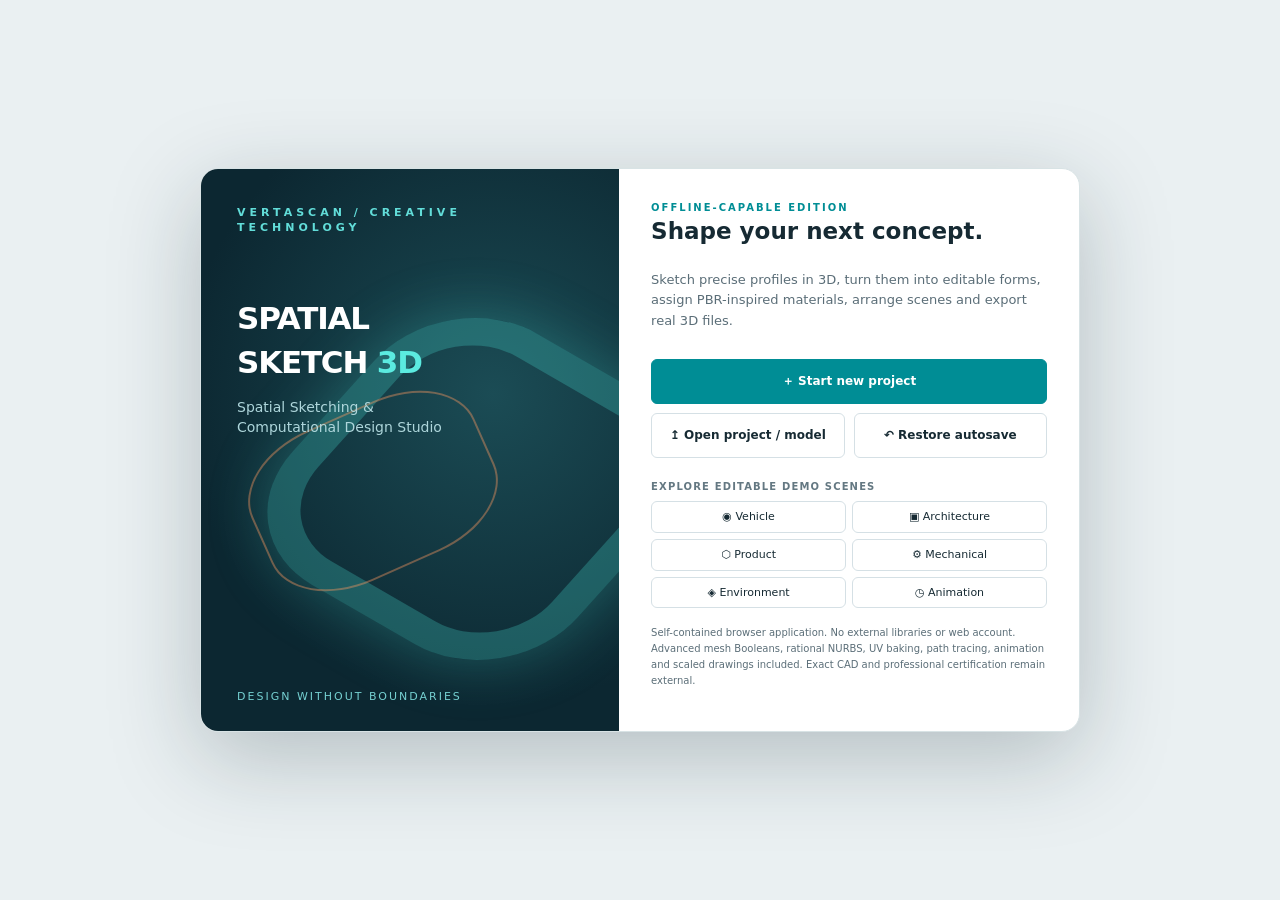
==== commit e7574673: "Add files via upload" ====
--- a/index.html
+++ b/index.html
@@ -1,5 +1,5 @@
 <!DOCTYPE html>
-<html lang="en"><head><meta charset="utf-8"><meta name="viewport" content="width=device-width,initial-scale=1,minimum-scale=1"><meta name="color-scheme" content="light dark"><title>SPATIAL SKETCH 3D v2.4 | Design Without Boundaries</title>
+<html lang="en"><head><meta charset="utf-8"><meta name="viewport" content="width=device-width,initial-scale=1,minimum-scale=1"><meta name="color-scheme" content="light dark"><title>Spatial Sketch 3D · Design Studio 3.0</title>
 <link rel="icon" href="data:image/svg+xml,%3Csvg%20xmlns%3D%22http%3A%2F%2Fwww.w3.org%2F2000%2Fsvg%22%20viewBox%3D%220%200%2064%2064%22%3E%3Crect%20width%3D%2264%22%20height%3D%2264%22%20rx%3D%2213%22%20fill%3D%22%23102a32%22%2F%3E%3Cpath%20d%3D%22M49%2017H26C10%2017%2010%2033%2026%2033h12c16%200%2016%2016%200%2016H15%22%20fill%3D%22none%22%20stroke%3D%22%2354ded5%22%20stroke-width%3D%226%22%20stroke-linecap%3D%22round%22%2F%3E%3Cpath%20d%3D%22M14%2042l8%20-8M43%2015l7%207%22%20stroke%3D%22%23ee945b%22%20stroke-width%3D%224%22%20stroke-linecap%3D%22round%22%2F%3E%3Ccircle%20cx%3D%2215%22%20cy%3D%2249%22%20r%3D%223%22%20fill%3D%22%23ee945b%22%2F%3E%3C%2Fsvg%3E">
 <style>
 :root{--bg:#edf2f3;--shell:#f9fbfc;--panel:#fff;--ink:#162a33;--muted:#647882;--line:#d5e0e5;--accent:#008d95;--orange:#ef8547;--lift:0 5px 28px #142c3213;--view:#ecf3f5;--font:Inter,'Segoe UI',Arial,sans-serif}*{box-sizing:border-box}body{margin:0;background:var(--bg);color:var(--ink);font:12px/1.42 var(--font);overflow:hidden}body[data-theme=obsidian]{--bg:#11191e;--shell:#172227;--panel:#1e2c33;--ink:#edf7f8;--muted:#9eb2bb;--line:#36505a;--accent:#42d8d3;--view:#1b282e;--lift:0 7px 28px #0005}body[data-theme=graphite]{--bg:#222b30;--shell:#2c353a;--panel:#344148;--ink:#f1f4f5;--muted:#b4c0c4;--line:#4d6069;--accent:#55d1c9;--view:#262e34}body[data-theme=blueprint]{--bg:#092238;--shell:#112e44;--panel:#163b54;--ink:#effaff;--muted:#a8d0e3;--line:#2a5e78;--accent:#49dcf6;--view:#11314d}button,input,select{font:inherit;color:inherit}button{cursor:pointer;border:1px solid var(--line);background:var(--panel);border-radius:6px;padding:7px 10px;transition:background .12s,border .12s}button:hover{border-color:var(--accent)}button.active,.activeTool{color:#fff!important;background:var(--accent)!important;border-color:var(--accent)!important}button:focus-visible,input:focus-visible,select:focus-visible{outline:2px solid var(--orange);outline-offset:1px}button:disabled{opacity:.42;cursor:not-allowed}input,select{min-width:0;max-width:100%;padding:6px 7px;border-radius:5px;border:1px solid var(--line);background:var(--shell);color:var(--ink)}input[type=color]{padding:2px;height:30px;width:46px;cursor:pointer}input[type=range]{padding:0;width:100%;accent-color:var(--accent)}input[type=number]{width:100%}small,.muted{color:var(--muted)}strong{font-weight:700}.top{height:58px;background:var(--shell);border-bottom:1px solid var(--line);display:flex;align-items:center;gap:13px;padding:0 15px;position:relative;z-index:3}.logo{min-width:208px;display:flex;align-items:center;gap:11px}.logoMark{height:33px;width:33px;background:#102a32;border-radius:8px;display:grid;place-items:center;font-size:24px;font-weight:900;color:#51d7d1}.brand{font-weight:900;font-size:13px;letter-spacing:.5px}.brand small{display:block;font-size:9px;letter-spacing:1.05px;font-weight:700}.topgroup{display:flex;align-items:center;gap:5px}.topgroup button{white-space:nowrap}.topgroup select{max-width:120px}.top .fill{flex:1}.projectTitle{width:145px;text-overflow:ellipsis}.action{background:var(--accent);color:#fff;border-color:var(--accent)}.outline{background:transparent}.bodyLayout{display:grid;grid-template-columns:238px minmax(0,1fr) 282px;height:calc(100vh - 83px)}.side{background:var(--shell);overflow-y:auto;min-height:0;padding:12px;border-right:1px solid var(--line)}.rightside{border-right:0;border-left:1px solid var(--line)}.sectionLabel{font-size:10px;text-transform:uppercase;letter-spacing:1.15px;color:var(--muted);font-weight:800;margin:15px 0 7px}.sectionLabel:first-child{margin-top:4px}.toolgrid{display:grid;grid-template-columns:repeat(3,minmax(0,1fr));gap:5px}.toolgrid button{height:43px;padding:3px 2px;display:flex;flex-direction:column;align-items:center;justify-content:center;gap:3px;font-size:10px}.toolgrid .ico{font-size:16px;line-height:16px}.group{display:flex;align-items:center;gap:6px;flex-wrap:wrap}.group button{padding:6px 9px}.panel{border:1px solid var(--line);background:var(--panel);padding:10px;border-radius:8px;margin:7px 0}.panel h3{font-size:12px;margin:0 0 9px}.field{display:grid;grid-template-columns:80px 1fr;align-items:center;gap:8px;margin:6px 0}.three{display:grid;grid-template-columns:repeat(3,1fr);gap:4px}.three label{font-size:9px;color:var(--muted);display:block}.three input{margin-top:3px;font-size:11px;padding:6px 3px}.items{max-height:180px;overflow:auto;margin:5px -3px}.object{display:flex;align-items:center;gap:5px;width:100%;border:1px solid transparent;padding:6px;border-radius:4px;margin:1px 0;text-align:left;background:transparent;font-size:11px}.object:hover{background:var(--bg)}.object.selected{background:color-mix(in srgb,var(--accent) 12%,transparent);border-color:var(--accent)}.object .name{flex:1;overflow:hidden;text-overflow:ellipsis;white-space:nowrap}.object .visibility{border:0;padding:1px 4px;background:transparent}.object .type{font-size:10px;color:var(--muted)}.viewWrap{position:relative;min-width:0;min-height:0;background:var(--view);overflow:hidden}.viewWrap canvas{position:absolute;width:100%;height:100%;left:0;top:0;touch-action:none}.viewWrap #overlay{pointer-events:none}.viewNav{position:absolute;top:12px;left:12px;display:flex;gap:6px;align-items:center;flex-wrap:wrap;pointer-events:none}.viewNav>*{pointer-events:auto}.viewNav select,.viewNav button{background:var(--panel);box-shadow:var(--lift)}.viewNav .tip{background:var(--panel);padding:8px 10px;border-radius:6px;color:var(--muted);font-size:10px;max-width:260px}.bottomHint{position:absolute;bottom:11px;left:12px;background:var(--panel);border:1px solid var(--line);border-radius:7px;padding:9px 11px;color:var(--ink);box-shadow:var(--lift);max-width:min(520px,95%);pointer-events:none}.bottomHint strong{color:var(--accent)}.status{height:25px;background:var(--shell);border-top:1px solid var(--line);display:flex;align-items:center;gap:12px;padding:0 14px;color:var(--muted);font-size:10px}.status .expand{flex:1}.badgeTiny{padding:2px 6px;border-radius:4px;background:color-mix(in srgb,var(--accent) 13%,transparent);color:var(--accent);font-weight:800;font-size:10px}.row{display:flex;gap:6px;align-items:center}.row>*{min-width:0}.row>*:first-child{flex:1}.row button{flex:0}.sep{height:1px;background:var(--line);margin:10px 0}.toast{position:fixed;bottom:38px;left:50%;transform:translateX(-50%);z-index:12;background:#162f36;color:#fff;border-radius:8px;box-shadow:0 8px 25px #0004;padding:12px 16px;max-width:420px;pointer-events:none}.hidden{display:none!important}.launch{position:fixed;inset:0;background:#eaf0f2;z-index:15;display:flex;align-items:center;justify-content:center;padding:24px;overflow:auto}.hero{width:min(880px,95vw);background:#fff;border:1px solid #d8e3e5;box-shadow:0 25px 90px #122b3340;border-radius:18px;overflow:hidden;display:grid;grid-template-columns:1fr 1.1fr;min-height:470px}.heroArt{background:radial-gradient(circle at 70% 40%,#1b4c55,#0c2731 70%);padding:36px;position:relative;overflow:hidden;color:white}.heroArt:before{content:'';position:absolute;width:270px;height:270px;border:30px solid #46d8d045;transform:rotate(30deg) skew(-12deg);top:155px;left:110px;border-radius:32%;box-shadow:0 0 60px #46dbd044}.heroArt:after{content:'';position:absolute;width:240px;height:160px;border:2px solid #ff9a6066;transform:rotate(-24deg);top:240px;left:50px;border-radius:35%}.heroArt h1{position:relative;z-index:1;font-size:31px;letter-spacing:-1.2px;margin:60px 0 10px}.heroArt p{position:relative;z-index:1;color:#aed6db;font-size:14px}.heroInfo{padding:32px;display:flex;flex-direction:column;justify-content:center}.heroInfo h2{font-size:23px;margin:0 0 9px}.heroInfo p{font-size:13px;color:#5b6e78;line-height:1.6}.launchBtns{display:grid;grid-template-columns:1fr 1fr;gap:9px;margin:14px 0}.launchBtns button{padding:13px 8px;font-weight:700}.launchBtns .action{grid-column:span 2}.demoList{display:grid;grid-template-columns:repeat(2,1fr);gap:6px}.demoList button{font-size:11px}.modalBack{position:fixed;inset:0;z-index:12;background:#07151ab3;display:flex;align-items:center;justify-content:center;padding:14px}.modal{background:var(--panel);border-radius:11px;padding:20px;max-width:570px;width:100%;max-height:85vh;overflow:auto;box-shadow:0 22px 80px #0005}.modal h2{margin-top:0}.modal p{line-height:1.6}.modal .close{float:right}.dim{font-size:10px;color:var(--muted);margin-top:3px}.hint{color:var(--muted);font-size:10px;margin:5px 0}.inspectorGrid{display:grid;grid-template-columns:1fr 1fr;gap:5px}.sectionTabs{display:grid;grid-template-columns:repeat(4,minmax(0,1fr));gap:3px}.sectionTabs button{padding:9px 3px;font-size:10px}.overflow{overflow:hidden;text-overflow:ellipsis;white-space:nowrap}.swatches{display:grid;grid-template-columns:repeat(5,1fr);gap:6px;margin:6px 0}.swatch{height:24px;border:1px solid #0003;border-radius:5px;padding:0}.swatch:hover{outline:2px solid var(--accent)}body.presentation .side,body.presentation .rightside,body.presentation .top,body.presentation .status{display:none!important}body.presentation .bodyLayout{height:100vh;display:block}body.presentation .viewWrap{height:100vh}body.presentation .bottomHint{display:none}body.presentation .viewNav{display:none}@media(max-width:1180px){.bodyLayout{grid-template-columns:205px minmax(0,1fr) 245px}.top{gap:5px;padding:0 7px}.logo{min-width:150px}.topgroup button{padding:6px 7px}.projectTitle{width:102px}}@media(max-width:860px){.bodyLayout{grid-template-columns:172px minmax(0,1fr)}.rightside{position:fixed;right:0;top:58px;bottom:25px;width:270px;z-index:4;box-shadow:var(--lift)}body.hideInspector .rightside{display:none}.top .projectTitle{display:none}.top .logo{min-width:115px}.topgroup .compactHide{display:none}}@media(max-width:560px){.bodyLayout{grid-template-columns:130px minmax(0,1fr)}.side{padding:5px}.toolgrid{grid-template-columns:repeat(2,minmax(0,1fr))}.logo{min-width:88px}.brand{font-size:11px}.brand small{display:none}.logoMark{height:25px;width:25px;font-size:17px}.top{height:48px}.bodyLayout{height:calc(100vh - 73px)}.top button{padding:4px}.top .topgroup select{max-width:80px}.rightside{top:48px}.hero{display:block}.heroArt{min-height:150px;padding:20px}.heroArt h1{font-size:21px;margin:20px 0}.heroInfo{padding:20px}.viewNav .tip{display:none}}
@@ -139,9 +139,254 @@
 /* Keep client-facing full-screen presentations free of authoring controls. */
 body.presentation .spatialTransformDock,body.presentation .ssCompass{display:none!important}
 
-</style></head>
+</style>
+<style id="designStudio3CSS">:root{--workflow:#007b82;--workflow-ink:#fff;--font:system-ui,-apple-system,"Segoe UI",sans-serif}
+body[data-workflow=sketch]{--workflow:#006d73}
+body[data-workflow=model]{--workflow:#245bb8}
+body[data-workflow=studio]{--workflow:#7841a6}
+body[data-workflow=motion]{--workflow:#a24715}
+body[data-workflow=drawings]{--workflow:#376c49}
+.top{justify-content:flex-start;box-shadow:none;gap:6px 10px;border-bottom:1px solid var(--line)}
+.top .logoMark{border-radius:6px;background:#122433;color:#fff}
+#workspaceTabs{display:flex;flex-wrap:wrap;gap:5px;margin:0;padding:0}
+#workspaceTabs button{border-bottom:3px solid var(--tab);font-weight:700;min-height:31px}
+#workspaceTabs button.active,.studioAction{background:var(--workflow);border-color:var(--workflow);color:var(--workflow-ink)}
+button:focus-visible,select:focus-visible,input:focus-visible,summary:focus-visible{outline:2px solid #3e8eff;outline-offset:2px}
+.workspaceHeader{margin:0 0 8px;padding:6px 7px 7px;border-left:3px solid var(--workflow);font-size:13px}
+.studioSection{margin:0 0 8px;border:1px solid var(--line);border-radius:7px;background:var(--shell)}
+.studioSection>summary{cursor:pointer;font-weight:700;padding:7px 8px}
+.studioSection>div{padding:0 7px 7px}
+.studioSection .toolgrid{grid-template-columns:repeat(2,minmax(0,1fr));gap:4px}
+.studioSection .toolgrid button{min-height:36px;text-align:left;padding:5px 6px}
+.studioSection .ico{display:inline;margin-right:4px}
+.studioSection .panel{margin:0;border:0;padding:4px 0;box-shadow:none}
+#outliner{max-height:28vh}
+#operands label,.studioDialog label{display:grid;gap:4px;margin:7px 0;font-weight:650}
+#operands select,.studioDialog input,.studioDialog select{min-width:0;width:100%}
+#operands .advActions{grid-template-columns:1fr}
+#operands .advActions button{text-align:left;padding:6px 8px}
+#studioCommands{color:var(--ink);background:var(--panel);border:1px solid var(--line);border-radius:9px;width:min(460px,94vw);max-height:88dvh;box-shadow:0 15px 55px #07172466;padding:16px}
+#studioCommands::backdrop{background:#101d3070}
+#studioCommands h2{margin:0 0 10px;font-size:17px}
+#commandResults{display:grid;gap:4px;max-height:45vh;overflow:auto}
+#commandResults button{text-align:left;padding:8px 10px}
+#commandResults button:first-child{border-color:var(--workflow)}
+#controlNetRows{max-height:225px;overflow:auto;margin:6px 0}
+.controlRow{display:grid;grid-template-columns:35px repeat(4,minmax(0,1fr));gap:3px;margin-bottom:3px;align-items:center;font-size:10px}
+.controlRow input{min-width:0;width:100%;padding:4px 2px;font-size:11px}
+.studioDialogGrid{display:grid;grid-template-columns:1fr 1fr;gap:8px}
+body.presentation #studioCommands,body.presentation #workspaceTabs{display:none}
+@media(max-width:740px){.top{justify-content:center}#workspaceTabs{justify-content:center;width:100%;order:8}#workspaceTabs button{padding:4px 6px;min-height:28px}.studioSection .toolgrid button{min-height:40px}}
+</style>
+<!-- Manifold 3.5.5. Source https://github.com/elalish/manifold
+                                 Apache License
+                           Version 2.0, January 2004
+                        http://www.apache.org/licenses/
+
+   TERMS AND CONDITIONS FOR USE, REPRODUCTION, AND DISTRIBUTION
+
+   1. Definitions.
+
+      "License" shall mean the terms and conditions for use, reproduction,
+      and distribution as defined by Sections 1 through 9 of this document.
+
+      "Licensor" shall mean the copyright owner or entity authorized by
+      the copyright owner that is granting the License.
+
+      "Legal Entity" shall mean the union of the acting entity and all
+      other entities that control, are controlled by, or are under common
+      control with that entity. For the purposes of this definition,
+      "control" means (i) the power, direct or indirect, to cause the
+      direction or management of such entity, whether by contract or
+      otherwise, or (ii) ownership of fifty percent (50%) or more of the
+      outstanding shares, or (iii) beneficial ownership of such entity.
+
+      "You" (or "Your") shall mean an individual or Legal Entity
+      exercising permissions granted by this License.
+
+      "Source" form shall mean the preferred form for making modifications,
+      including but not limited to software source code, documentation
+      source, and configuration files.
+
+      "Object" form shall mean any form resulting from mechanical
+      transformation or translation of a Source form, including but
+      not limited to compiled object code, generated documentation,
+      and conversions to other media types.
+
+      "Work" shall mean the work of authorship, whether in Source or
+      Object form, made available under the License, as indicated by a
+      copyright notice that is included in or attached to the work
+      (an example is provided in the Appendix below).
+
+      "Derivative Works" shall mean any work, whether in Source or Object
+      form, that is based on (or derived from) the Work and for which the
+      editorial revisions, annotations, elaborations, or other modifications
+      represent, as a whole, an original work of authorship. For the purposes
+      of this License, Derivative Works shall not include works that remain
+      separable from, or merely link (or bind by name) to the interfaces of,
+      the Work and Derivative Works thereof.
+
+      "Contribution" shall mean any work of authorship, including
+      the original version of the Work and any modifications or additions
+      to that Work or Derivative Works thereof, that is intentionally
+      submitted to Licensor for inclusion in the Work by the copyright owner
+      or by an individual or Legal Entity authorized to submit on behalf of
+      the copyright owner. For the purposes of this definition, "submitted"
+      means any form of electronic, verbal, or written communication sent
+      to the Licensor or its representatives, including but not limited to
+      communication on electronic mailing lists, source code control systems,
+      and issue tracking systems that are managed by, or on behalf of, the
+      Licensor for the purpose of discussing and improving the Work, but
+      excluding communication that is conspicuously marked or otherwise
+      designated in writing by the copyright owner as "Not a Contribution."
+
+      "Contributor" shall mean Licensor and any individual or Legal Entity
+      on behalf of whom a Contribution has been received by Licensor and
+      subsequently incorporated within the Work.
+
+   2. Grant of Copyright License. Subject to the terms and conditions of
+      this License, each Contributor hereby grants to You a perpetual,
+      worldwide, non-exclusive, no-charge, royalty-free, irrevocable
+      copyright license to reproduce, prepare Derivative Works of,
+      publicly display, publicly perform, sublicense, and distribute the
+      Work and such Derivative Works in Source or Object form.
+
+   3. Grant of Patent License. Subject to the terms and conditions of
+      this License, each Contributor hereby grants to You a perpetual,
+      worldwide, non-exclusive, no-charge, royalty-free, irrevocable
+      (except as stated in this section) patent license to make, have made,
+      use, offer to sell, sell, import, and otherwise transfer the Work,
+      where such license applies only to those patent claims licensable
+      by such Contributor that are necessarily infringed by their
+      Contribution(s) alone or by combination of their Contribution(s)
+      with the Work to which such Contribution(s) was submitted. If You
+      institute patent litigation against any entity (including a
+      cross-claim or counterclaim in a lawsuit) alleging that the Work
+      or a Contribution incorporated within the Work constitutes direct
+      or contributory patent infringement, then any patent licenses
+      granted to You under this License for that Work shall terminate
+      as of the date such litigation is filed.
+
+   4. Redistribution. You may reproduce and distribute copies of the
+      Work or Derivative Works thereof in any medium, with or without
+      modifications, and in Source or Object form, provided that You
+      meet the following conditions:
+
+      (a) You must give any other recipients of the Work or
+          Derivative Works a copy of this License; and
+
+      (b) You must cause any modified files to carry prominent notices
+          stating that You changed the files; and
+
+      (c) You must retain, in the Source form of any Derivative Works
+          that You distribute, all copyright, patent, trademark, and
+          attribution notices from the Source form of the Work,
+          excluding those notices that do not pertain to any part of
+          the Derivative Works; and
+
+      (d) If the Work includes a "NOTICE" text file as part of its
+          distribution, then any Derivative Works that You distribute must
+          include a readable copy of the attribution notices contained
+          within such NOTICE file, excluding those notices that do not
+          pertain to any part of the Derivative Works, in at least one
+          of the following places: within a NOTICE text file distributed
+          as part of the Derivative Works; within the Source form or
+          documentation, if provided along with the Derivative Works; or,
+          within a display generated by the Derivative Works, if and
+          wherever such third-party notices normally appear. The contents
+          of the NOTICE file are for informational purposes only and
+          do not modify the License. You may add Your own attribution
+          notices within Derivative Works that You distribute, alongside
+          or as an addendum to the NOTICE text from the Work, provided
+          that such additional attribution notices cannot be construed
+          as modifying the License.
+
+      You may add Your own copyright statement to Your modifications and
+      may provide additional or different license terms and conditions
+      for use, reproduction, or distribution of Your modifications, or
+      for any such Derivative Works as a whole, provided Your use,
+      reproduction, and distribution of the Work otherwise complies with
+      the conditions stated in this License.
+
+   5. Submission of Contributions. Unless You explicitly state otherwise,
+      any Contribution intentionally submitted for inclusion in the Work
+      by You to the Licensor shall be under the terms and conditions of
+      this License, without any additional terms or conditions.
+      Notwithstanding the above, nothing herein shall supersede or modify
+      the terms of any separate license agreement you may have executed
+      with Licensor regarding such Contributions.
+
+   6. Trademarks. This License does not grant permission to use the trade
+      names, trademarks, service marks, or product names of the Licensor,
+      except as required for reasonable and customary use in describing the
+      origin of the Work and reproducing the content of the NOTICE file.
+
+   7. Disclaimer of Warranty. Unless required by applicable law or
+      agreed to in writing, Licensor provides the Work (and each
+      Contributor provides its Contributions) on an "AS IS" BASIS,
+      WITHOUT WARRANTIES OR CONDITIONS OF ANY KIND, either express or
+      implied, including, without limitation, any warranties or conditions
+      of TITLE, NON-INFRINGEMENT, MERCHANTABILITY, or FITNESS FOR A
+      PARTICULAR PURPOSE. You are solely responsible for determining the
+      appropriateness of using or redistributing the Work and assume any
+      risks associated with Your exercise of permissions under this License.
+
+   8. Limitation of Liability. In no event and under no legal theory,
+      whether in tort (including negligence), contract, or otherwise,
+      unless required by applicable law (such as deliberate and grossly
+      negligent acts) or agreed to in writing, shall any Contributor be
+      liable to You for damages, including any direct, indirect, special,
+      incidental, or consequential damages of any character arising as a
+      result of this License or out of the use or inability to use the
+      Work (including but not limited to damages for loss of goodwill,
+      work stoppage, computer failure or malfunction, or any and all
+      other commercial damages or losses), even if such Contributor
+      has been advised of the possibility of such damages.
+
+   9. Accepting Warranty or Additional Liability. While redistributing
+      the Work or Derivative Works thereof, You may choose to offer,
+      and charge a fee for, acceptance of support, warranty, indemnity,
+      or other liability obligations and/or rights consistent with this
+      License. However, in accepting such obligations, You may act only
+      on Your own behalf and on Your sole responsibility, not on behalf
+      of any other Contributor, and only if You agree to indemnify,
+      defend, and hold each Contributor harmless for any liability
+      incurred by, or claims asserted against, such Contributor by reason
+      of your accepting any such warranty or additional liability.
+
+   END OF TERMS AND CONDITIONS
+
+   APPENDIX: How to apply the Apache License to your work.
+
+      To apply the Apache License to your work, attach the following
+      boilerplate notice, with the fields enclosed by brackets "[]"
+      replaced with your own identifying information. (Don't include
+      the brackets!)  The text should be enclosed in the appropriate
+      comment syntax for the file format. We also recommend that a
+      file or class name and description of purpose be included on the
+      same "printed page" as the copyright notice for easier
+      identification within third-party archives.
+
+   Copyright [yyyy] [name of copyright owner]
+
+   Licensed under the Apache License, Version 2.0 (the "License");
+   you may not use this file except in compliance with the License.
+   You may obtain a copy of the License at
+
+       http://www.apache.org/licenses/LICENSE-2.0
+
+   Unless required by applicable law or agreed to in writing, software
+   distributed under the License is distributed on an "AS IS" BASIS,
+   WITHOUT WARRANTIES OR CONDITIONS OF ANY KIND, either express or implied.
+   See the License for the specific language governing permissions and
+   limitations under the License.
+
+-->
+<script id="manifoldLoader" type="application/octet-stream">[base64]/[base64]/[base64]/[base64]/[base64]/[base64]/[base64]/[base64]/[base64]/[base64]/[base64]/[base64]/[base64]/[base64]</script>
+<script id="manifoldBinary" type="application/octet-stream">AGFzbQEAAAABlwRFYAF/AGACf38AYAJ/fwF/YAN/f38AYAF/AX9gBH9/f38AYAN/f38Bf2AFf39/f38AYAZ/f39/f38AYAR/f39/AX9gCH9/f39/f39/AGADf398AGAAAGABfAF8YAABf2AEf39/fABgAX8BfGACf38BfGAHf39/f39/fwBgBX9/f39/AX9gBH9/f3wBf2AEf398fwBgA398fwBgCn9/f39/f39/f38AYAV/f39/fwF8YAF8AX9gA39/fAF/YAF8AGAEf398fwF/YAR/f398AXxgA3x8fwF8YAJ8fAF8YAJ8fwF/YAJ/fgBgBX9/fHx8AGAGf398f3x/AGAGf3x8fH9/AGADf3x/AX9gA39/fAF8YAR/f3x8AGAHf39/f3x8fABgBn9/f3x8fABgBn9/fH98fABgDX9/f39/f39/f39/f38AYAV/f39+fgBgAnx/AXxgBX9/f398AGAFf39/f3wBf2AFf398fH8AYAZ/f39/fH8AYAJ/fgF/YAV/f398fwF/YAF+AX9gA39/fwF8YAd/f39/fHx/AGAHf39/fHx8fwBgDH9/f39/f39/f39/fwBgCX9/f39/f39/fwBgBn9/fH98fAF/YAd/f39/fHx8AX9gA39/fgBgAn9/AX5gAn98AX9gAn98AGAGf39/fHx8AX9gBn9/fH98fwF/YAZ/fHx8f38Bf2AFf398fHwBf2AEf398fAF/[base64]/[base64]/BrkGnAaJCJsGnwOaBpkGiAiYBrYDlwaHCNoHnwafA54GhgidBqEGoAaFCOIG3QbcBugG6gGECJ8EgwigBJ4E9gaCCMEBtAHABqwGnwOQArQBpATAAaMEogTkAoEIqwbDAqoGqQaoBrQBpganBpYGgAi4BqMG/weiBv4HpQaPAv0HkwX8B5IF+wf4BvoH+wb5B8QH+AeRBfcHjAT2B/[base64]/Bv0G/[base64]/[base64]/AU0EQCACIAMoAggiBEcNAkGkoQJBpKECKAIAQX4gAUEDdndxNgIADAULIAMoAhghBiACIANHBEAgAygCCCIBIAI2AgwgAiABNgIIDAQLIAMoAhQiAQR/[base64]/[base64]/QaShAigCACIEQQEgAEEDdnQiAHFFBEBBpKECIAAgBHI2AgAgAQwBCyABKAIICyEAIAEgAzYCCCAAIAM2AgwgAyABNgIMIAMgADYCCA8LQR8hAiAAQf///wdNBEAgAEEmIABBCHZnIgFrdkEBcSABQQF0ckE+cyECCyADIAI2AhwgA0IANwIQIAJBAnRB1KMCaiEEAn8CQAJ/[base64]/IAAbNgIACwsSACAAEFAiAEUEQBCtAgALIAALLwEBfwJAIAAoAggEQCAAIAAoAggiAUEBazYCCCABDQELIAAgACgCACgCEBEAAAsLVwEDfyAAKAIIIAFJBEAgAUECdBAnIQQgACgCACECAkAgACgCBCIDRQ0AIANBAnQiA0UNACAEIAIgA/[base64]/IQYgAEG/f0sNACAAQQtqIgFBeHEhBkGooQIoAgAiB0UNAEEfIQhBACAGayEDIABB9P//[base64]/[base64]/[base64]/[base64]/AU0EQCACQfgBcUHMoQJqIQACf0GkoQIoAgAiAUEBIAJBA3Z0IgJxRQRAQaShAiABIAJyNgIAIAAMAQsgACgCCAshASAAIAM2AgggASADNgIMQQwhAkEIDAELQR8hACACQf///[base64]/QaShAigCACIBQQEgB0EDdnQiAnFFBEBBpKECIAEgAnI2AgAgAAwBCyAAKAIICyEBIAAgAzYCCCABIAM2AgwgAyAANgIMIAMgATYCCAwBC0EfIQIgB0H///[base64]/AU0EQCADQfgBcUHMoQJqIQACf0GkoQIoAgAiAUEBIANBA3Z0IgJxRQRAQaShAiABIAJyNgIAIAAMAQsgACgCCAshASAAIAQ2AgggASAENgIMIAQgADYCDCAEIAE2AggMAQtBHyEAIANB////[base64]/IAAoAgAiASgCACICBEAgASACEHogACgCACIAKAIAIAAoAggaECILC7EEAQZ/IwBBIGsiAiQAIABBADYCTCAAQoCAgICAgIB4NwMoIABCgICAgICAgHg3AyAgAEKAgICAgICAeDcDGCAAQoCAgICAgID4/wA3AxAgAEKAgICAgICA+P8ANwMIIABCgICAgICAgPj/[base64]/[base64]/[base64]///////////wCDQoCAgICAgID4/wBUOgDzBCADIDtC////////////AINCgICAgICAgPj/AFQ6APIEIAMgOkL///////////8Ag0KAgICAgICA+P8AVDoA8QQgAyA5Qv///////////wCDQoCAgICAgID4/wBUOgDwBCADIDhC////////////AINCgICAgICAgPj/AFQ6AO8EIAMgN0L///////////8Ag0KAgICAgICA+P8AVDoA7gQgAyA2Qv///////////wCDQoCAgICAgID4/wBUOgDtBCADIDVC////////////AINCgICAgICAgPj/AFQ6AOwEIAMgNEL///////////8Ag0KAgICAgICA+P8AVDoA6wQgAyAzQv///////////wCDQoCAgICAgID4/wBUOgDqBCADIDJC////////////AINCgICAgICAgPj/AFQ6AOkEIAMgMUL///////////[base64]/[base64]/AoAAAJ/[base64]/[base64]/[base64]/ABIAMgAykD+AI3A/[base64]/[base64]///////////8Ag0KAgICAgICA+P8AVCAUIBRE5p0/[base64]/IBq9Qv///////////wCDQoCAgICAgID4/wBUIBQgFETmnT8zT1AXQKKiIB5jcSIJGyIhICGiIh4gFCAaokRjqa6m4n3YPyAJGyIaIBqiIh+hRAAAAAAAAPA/[base64]////////////AINCgICAgICAgPj/AFQgFCAUROadPzNPUBdAoqIgGWNxIgkbIiIgIqIiGSAUIBaiRGOprqbifdg/[base64]/IBsgG6IiFCAXIBeiIhegIhsgG6ChOQPYASACRAAAAAAAAPA/[base64]/[base64]/[base64]/AoAACACQeABaiQAIAggAysDsAUgCCsDMKIiFTkDMCAIIAgQowFEEeotgZmXcT2iIhQgFSAUIBVkGyIVRAAAAAAAAPC/IBW9Qv///////////wCDQoCAgICAgID4/[base64]/AoAAAsgACABBH8gARAiIAAoAgQFIAMLNgIIIAAgAjYCAAs3AQJ/AkAgACgCBCIBRQ0AIAEgASgCBCICQQFrNgIEIAINACABIAEoAgAoAggRAAAgARAkCyAAC5ABAQJ/[base64]/wKAAALIAIEQCACECILIAAgATYCCCAAIAQ2AgALC6QBAwF8AX4BfyAAvSICQjSIp0H/D3EiA0GyCE0EfCADQf0HTQRAIABEAAAAAAAAAACiDwsCfCAAmSIARAAAAAAAADBDoEQAAAAAAAAww6AgAKEiAUQAAAAAAADgP2QEQCAAIAGgRAAAAAAAAPC/oAwBCyAAIAGgIgAgAUQAAAAAAADgv2VFDQAaIABEAAAAAAAA8D+gCyIAmiAAIAJCAFMbBSAACwtXAQN/IAAoAgggAUkEQCABQQxsECchBCAAKAIAIQICQCAAKAIEIgNFDQAgA0EMbCIDRQ0AIAQgAiAD/[base64]/[base64]/AoAAAtBACEGIABBADYCwAEgAEIANwO4ASAAIAM2ArABIAAgAzYCrAEgACACNgKoAUEAIQICQCABKAK8ASIDRQ0AIAEoArgBIQUgA0EFdCIEECchAiAERQ0AIAIgBSAE/[base64]/[base64]/IAAoAgggAUkEQCABQQR0ECchBCAAKAIAIQICQCAAKAIEIgNFDQAgA0EEdCIDRQ0AIAQgAiAD/[base64]/NwM4IABCgICAgICAgPi/fzcDMCAAQoCAgICAgIB4NwMoIABCgICAgICAgHg3AyAgAEKAgICAgICAeDcDGCAAQoCAgICAgID4/wA3AxAgAEKAgICAgICA+P8ANwMIIABCgICAgICAgPj/[base64]/////wMgAyAEayIDQQF1IgQgAiACIARJGyADQfz///8HTxsgBiAAEEoiAigCCCIDIAEoAgA2AgAgAiADQQRqNgIIIAIoAgQgACgCBCAAKAIAIgNrIgFrIQQgAQRAIAQgAyAB/AoAAAsgACgCACEDIAAgBDYCACACIAM2AgQgACACKAIIIgE2AgQgAiADNgIIIAAoAgghBCAAIAIoAgw2AgggAiADNgIAIAIgBDYCDCACEFQLIAAgATYCBCAFQSBqJAAPCxAmAAvQAQIBfAF/IwBBEGsiAiQARAAAAAAAAPh/IQECQCAAvUL///////////8Ag0L/////////9/8AVg0ARAAAAAAAAAAAIQEgAEQAAAAAAAAAAGMEQCAAmhA/[base64]/NwMoIABCADcDOCABKAIAGiAAQQhqIAFBCGoQXiAAQRBqIAFBEGpBMPwKAAAgAAsOACAAQQhqEC4aIAAQLgsCAAtyAQF/[base64]/wKAAALIAIEQCACECILIAAgATYCCCAAIAQ2AgALCy0BAX8gACgCACIBBEAgACABNgIEIAAoAggaIAEQIiAAQQA2AgggAEIANwIACws+ACADBEAgACADEKMCIAAoAgQhAyABIAJHBEADQCADIAEQPEEMaiEDIAFBDGoiASACRw0ACwsgACADNgIECwt5AQJ/[base64]/////wAgAyAEayIDQQN1IgQgAiACIARJGyADQfD///[base64]/[base64]/////w+DIANCgICAgHCDhCICIANSBEAgACgCACAFaiIEIAIgBCkDACICIAIgA1EbNwMACyABIAAoAgAgAUEDdGooAgBHDQALCyABCzMBAn9BASAAIABBAU0bIQADQAJAIAAQJyIBDQBBoKsCKAIAIgJFDQAgAhEMAAwBCwsgAQtTAQF/IAEoAhAiAkUEQCAAQQA2AhAgAA8LIAEgAkYEQCAAIAA2AhAgASgCECIBIAAgASgCACgCDBEBACAADwsgACACIAIoAgAoAggRBAA2AhAgAAsPACAAIAAoAgAoAgQRAAALBAAgAAs9AQJ/IAAoAgQiAiAAKAIIIgFHBEAgACABIAIgAWtBA2pBfHFqNgIICyAAKAIAIgEEQCAAKAIMGiABECILC9AUAgx/BnwjAEHgAGsiCSQAAkAgACgCXEUEQCAAKALoASIBBEAgARAiCyAAQQA2AvABIABCADcD6AEgACgC+AEiAQRAIAEQIgsgAEEANgKAAiAAQgA3A/[base64]/QX8FIAQgBSkDEDcDkAEgBCAFKQMINwOIASAEIAUpAwA3A4ABIARB0ABqIgUgAEEw/AoAACAEQYABaiAFEIUCCyEFIAQoAqwBIAJBAnRqIAU2AgAgAkEBaiICIANHDQALDAELIANFDQIDQCAAKAJIIAJBGGxqIgUrAwAiDiAOYgR/[base64]/yEQRAAAAAAAAPD/IRFEAAAAAAAA8H8hEkQAAAAAAADwfyETRAAAAAAAAPB/[base64]/wKAAALIAJBAWoiAiAERw0ACwwBCyALIAxJDQIgDEEDdCEGIAgoAgAhC0EAIQIgBygCACEKIAcoAhAhCCAMQQBMIQUDQAJAIAUNACAIIAJBAnQiA2ooAgBFIAZFcg0AIAsgAyAKaigCACAMbEEDdGogDSACIAZsaiAG/[base64]/wKAAALIAIEQCACECILIAAgATYCCCAAIAQ2AgALC8gBAQR/[base64]/[base64]/yEDRAAAAAAAAPD/IQEDQCAIKwMQIQUgCCsDCCEGIAgrAwAhBAJAIAEgAWIEQCAFIQIgBiEDIAQhAQwBCyAEIARiDQAgBSACIAIgBWMbIQIgBiADIAMgBmMbIQMgBCABIAEgBGMbIQELIAhBGGoiCCAJRw0ACwwBCyAAQoCAgICAgID4/wA3AxAgAEKAgICAgICA+P8ANwMIIABCgICAgICAgPj/ADcDAEQAAAAAAADw/yECRAAAAAAAAPD/[base64]/[base64]/[base64]/////B3EiBEGAgMD/A08EQCADpyAEQYCAwP8Da3JFBEBEAAAAAAAAAABEGC1EVPshCUAgA0IAWRsPC0QAAAAAAAAAACAAIAChow8LAnwgBEH////+A00EQEQYLURU+yH5PyAEQYGAgOMDSQ0BGkQHXBQzJqaRPCAAIAAgAKIiASABIAEgASABIAFECff9DeE9Aj+iRIiyAXXg70k/oKJEO49otSiCpL+gokRVRIgOVcHJP6CiRH1v6wMS1tS/oKJEVVVVVVVVxT+goiABIAEgASABRIKSLrHFuLM/okRZAY0bbAbmv6CiRMiKWZzlKgBAoKJESy2KHCc6A8CgokQAAAAAAADwP6CjoqEgAKFEGC1EVPsh+T+gDwsgA0IAUwRARBgtRFT7Ifk/IABEAAAAAAAA8D+gRAAAAAAAAOA/oiIAnyIBIAEgACAAIAAgACAAIABECff9DeE9Aj+iRIiyAXXg70k/oKJEO49otSiCpL+gokRVRIgOVcHJP6CiRH1v6wMS1tS/oKJEVVVVVVVVxT+goiAAIAAgACAARIKSLrHFuLM/okRZAY0bbAbmv6CiRMiKWZzlKgBAoKJESy2KHCc6A8CgokQAAAAAAADwP6CjokQHXBQzJqaRvKCgoSIAIACgDwtEAAAAAAAA8D8gAKFEAAAAAAAA4D+iIgAgAJ8iAr1CgICAgHCDvyIBIAGioSACIAGgoyACIAAgACAAIAAgACAARAn3/Q3hPQI/okSIsgF14O9JP6CiRDuPaLUogqS/oKJEVUSIDlXByT+gokR9b+sDEtbUv6CiRFVVVVVVVcU/[base64]/QQQQdCIAQZDiATYCACAAQZziAUGrAxALAAuJAgIFfwN+IAAgARBPIgMgACACEE8iAkcEQANAAkACfyAAKAIAIgEgA0EDdGooAgRB/////wdxIgQgASACQQN0aigCBEH/////[base64]/IABBADYCCCAAQgA3AgAgASgCBCICIAEoAgAiA0cEQCAAIAIgA2siAUECdRDxASAAKAIEIQIgAQRAIAIgAyAB/[base64]/[base64]/[base64]/[base64]/[base64]/sDAQd/AkACf0ECIAFBAUYNABogASABIAFBAWtxRQ0AGiABEPYBCyIDIAAoAgQiAU0EQCABIANNDQEgACgCDLMgACoCEJWN/AEhAiABIAMgAUEDSSABaUEBS3IEfyACEPYBBSACQQFBICACQQFrZ2t0IAJBAkkbCyICIAIgA0kbIgNNDQELIAAhAQJAAkAgAwRAIANBgICAgARPDQEgA0ECdCIAECMhBSABKAIAIQIgASAFNgIAIAIEQCABKAIEGiACECIgASgCACEFCyABIAM2AgQgAARAIAVBACAA/[base64]/AM2AgQgAEGcoAI2AgAgAQRAIAEQBAsgA0EQaiQAC6gBAQN/[base64]/AoAAAsgACABBH8gARAiIAAoAgQFIAMLNgIIIAAgAjYCAAtWAQV/IAAoAgAiAigCACIBBEAgASEDIAIhBCACKAIEIgUgAUcEQANAIAEgBUEYaxAoIgVHDQALIAAoAgAiBCgCACEDCyACIAE2AgQgBCgCCBogAxAiCwtKAQN/[base64]/////AyAEIAJrIgJBAXUiBCABIAEgBEkbIAJB/P///[base64]/AsACyAAIAE2AgQEQCAAEIQDCwtCACADIAE2AgggA0IANwIAIAIgAzYCACAAKAIAKAIAIgEEQCAAIAE2AgALIAAoAgQgAxCoASAAIAAoAghBAWo2AggLlQIBA38gAAJ/AkAgASgCBCIERQRAIAFBBGoiBSECDAELIAIoAgAhBgNAIAQiAigCECIFIAZKBEAgBCEFIAQoAgAiBA0BDAILQQAgBSAGTg0CGiACKAIEIgQNAAsgAkEEaiEFC0GIARAjIgQgAygCACgCADYCECAEQRhqQQBB8AD8CwAgBEIANwMoIARCgICAgICAgPg/[base64]/[base64]/IAIpAwggASkDCCIIfSIEQj+HIgWnIARCAFVqIAEpAwAiByAAKQMAfSIDQj+HIganIANCAFVqbCIBIAIpAwAgB30iB0I/hyIJpyAHQgBVaiAIIAApAwh9IghCP4ciCqcgCEIAVWpsIgBGBEBBAUF/An8gBCAFhSAFfSIEQv////8PgyIFIAMgBoUgBn0iA0L/////D4MiBn4iC0IgiCAFIANCIIgiA358IgVCIIggBEIgiCIEIAN+fCAEIAZ+IAVC/////w+DfCIEQiCIfCIFIAcgCYUgCX0iA0L/////D4MiBiAIIAqFIAp9IgdC/////w+DIgl+IghCIIggBiAHQiCIIgd+fCIGQiCIIANCIIgiAyAHfnwgAyAJfiAGQv////8Pg3wiA0IgiHwiBlEEQEEAIAtC/////w+DIARCIIaEIgQgCEL/////D4MgA0IghoQiBVENAxogBCAFVgwBCyAFIAZWCxsiAEEAIABrIAFBAEobDwtBAUF/[base64]/////wEgBCAFayIEQQJ1IgUgASABIAVJGyAEQfj///8HTxsgBiADQRxqEEshBCADKAI0IgEgAygCFDYCACABIAMoAhg2AgQgAyABQQhqNgI0IAMoAjAgAygCICADKAIcIgZrIgFrIQUgAQRAIAUgBiAB/[base64]/IAAoAgQiAiAAKAIIIgFHBEAgACABIAEgAmtBGGsiAkEYcCACa2pBGGs2AggLIAAoAgAiAQRAIAAoAgwaIAEQIgsLjQEBAnwgACAAEKMBRBHqLYGZl3E9oiICRAAAAAAAAPC/IAJEAAAAAAAA8L9kGyICRAAAAAAAAPC/IAK9Qv///////////wCDQoCAgICAgID4/[base64]/[base64]/AkAgAUUNACABKAIEIgMEQCADKAIEQX9HDQELIAAoAgQiAARAIAAgACgCBEEBajYCBCAAIAAoAghBAWo2AgggASgCBCEDCyABIAA2AgQgASACNgIAIAMEQCADECQLIABFDQAgACAAKAIEIgFBAWs2AgQgAQ0AIAAgACgCACgCCBEAACAAECQLC8cDAgF/[base64]/IwBBIGsiBSQAAkACQCAAKAIEIgIgACgCCCIDSQRAIAIgASkDADcDACACQQhqIQEMAQsgAiAAKAIAIgRrQQN1IgZBAWoiAkGAgICAAk8NASAFQQxqQf////8BIAMgBGsiA0ECdSIEIAIgAiAESRsgA0H4////[base64]/IAEQIiAAKAIEBSADCzYCCCAAIAI2AgALUgEEfyAAKAIAIQECQCAAKAIEIgNFBEAMAQsgA0EDdCIEECchAiAERQ0AIAIgASAE/AoAAAsgACABBH8gARAiIAAoAgQFIAMLNgIIIAAgAjYCAAs7AQJ/IAAoAggiAgRAA0AgAigCACACECIiAg0ACwsgACgCACEBIABBADYCACABBEAgACgCBBogARAiCwtEAQF/IABBADYCCCAAQgA3AgAgAQRAIAAgARCSAyAAKAIEIQIgAUEDdCIBBEAgAkEAIAH8CwALIAAgASACajYCBAsgAAuRBgIFfAJ/IwBBEGsiBiQAAnwgAL1CIIinQf////8HcSIHQfvDpP8DTQRARAAAAAAAAPA/IAdBnsGa8gNJDQEaRAAAAAAAAPA/IAAgAKIiAUQAAAAAAADgP6IiAqEiA0QAAAAAAADwPyADoSACoSABIAEgASABRJAVyxmgAfo+okR3UcEWbMFWv6CiRExVVVVVVaU/oKIgASABoiICIAKiIAEgAUTUOIi+6fqovaJExLG0vZ7uIT6gokStUpyAT36SvqCioKIgAEQAAAAAAAAAgKKgoKAMAQsgACAAoSAHQYCAwP8HTw0AGiAAIAYQjQUhByAGKwMAIgEgAaIiACAAoiECIAYrAwghAwJAAkACQAJAIAdBA3FBAWsOAwECAwALRAAAAAAAAPA/IABEAAAAAAAA4D+iIgShIgVEAAAAAAAA8D8gBaEgBKEgACAAIAAgAESQFcsZoAH6PqJEd1HBFmzBVr+gokRMVVVVVVWlP6CiIAIgAqIgACAARNQ4iL7p+qi9okTEsbS9nu4hPqCiRK1SnIBPfpK+oKKgoiABIAOioaCgDAMLIAEgASAAoiIBRElVVVVVVcU/oiAAIANEAAAAAAAA4D+iIAEgACACoiAARHzVz1o62eU9okTrnCuK5uVavqCiIAAgAER9/rFX4x3HPqJE1WHBGaABKr+gokSm+BARERGBP6CgoqGiIAOhoKGaDAILRAAAAAAAAPA/[base64]/oiABIAAgAqIgAER81c9aOtnlPaJE65wriublWr6goiAAIABEff6xV+Mdxz6iRNVhwRmgASq/oKJEpvgQERERgT+goKKhoiADoaChCyAGQRBqJAALmgIBBX8gAAJ/[base64]/IAAoAgQiAiAAKAIIIgFHBEAgACABIAIgAWtBB2pBeHFqNgIICyAAKAIAIgEEQCAAKAIMGiABECILC+gCAQZ/[base64]////////////AINCgICAgICAgPj/AFQiARsiCSACKwMQIgQgAisDACIDIAOiIAIrAwgiByAHoqAgBCAEoqCfIgSjRAAAAAAAAAAAIAMgBKMiA71C////////////AINCgICAgICAgPj/AFQiAhuiIAUgBqNEAAAAAAAAAAAgARsiBSAHIASjRAAAAAAAAAAAIAIboiAIRAAAAAAAAAAAIAEbIgYgA0QAAAAAAAAAACACG6JEAAAAAAAAAACgoKAiA0QAAAAAAADgPyADRAAAAAAAAOA/ZBtEVVVVVVVV5T+iRFZVVVVVVdU/oCIDOQMYIAAgBCAJRAAAAAAAAOA/oqJEVVVVVVVV5T+iRAAAAAAAAAAAoCADozkDECAAIAQgBUQAAAAAAADgP6KiRFVVVVVVVeU/okQAAAAAAAAAAKAgA6M5AwggACAEIAZEAAAAAAAA4D+iokRVVVVVVVXlP6JEAAAAAAAAAACgIAOjOQMAC4kFAgZ/[base64]/[base64]/IwBB0ABrIgMkACABKAIEIQYgA0EANgI8IANCADcCNCADQTRqIAZBA2wiChA1IAMgCjYCOCAAKAJMIQkgA0EANgIsIANCADcCJCADQSRqIAoQJSADIAo2AigCQAJAAkACQCAJQf//[base64]/[base64]/NgIACyAKQQFqQQNPBEAgACgCaCEGIAAoAnghBSAAKAJYIQBBACEEIAMoAjQhByADKAIUIQsgAygCJCEIA0AgBSAIIARBAnRqIgEgCUECdGooAgAiAkECdCIMagJ/IAsgASgCACIBai0AAEUEQCAAIAFBAnQiCmogByABQQxsaiINKAIANgIAIAUgCmogDSgCCDYCACAGIApqIAI2AgAgACACQQJ0aiAHIAJBDGxqIgIoAgA2AgAgAigCCAwBCyABQQJ0IQpBfyEBIAAgCmpBfzYCACAFIApqQQA2AgAgBiAKakF/[base64]/[base64]/AEgACABKAKAAjYCgAIgAUEANgKAAiABQgA3A/[base64]/[base64]/////B3EiB0H7w6T/A00EQCAHQYCAwPIDSQ0BIAAgACAAIACiIgCiIAAgACAAIACioiAARHzVz1o62eU9okTrnCuK5uVavqCiIAAgAER9/rFX4x3HPqJE1WHBGaABKr+gokSm+BARERGBP6CgokRJVVVVVVXFv6CioCEADAELIAdBgIDA/[base64]/oKCioaIgA6GgoSEADAMLRAAAAAAAAPA/[base64]/oKCioaIgA6GgoZohAAwBC0QAAAAAAADwPyAARAAAAAAAAOA/oiIEoSIFRAAAAAAAAPA/IAWhIAShIAAgACAAIABEkBXLGaAB+j6iRHdRwRZswVa/[base64]/AX4CQEHAnAIoAgAiAa0gAK1CB3xC+P///x+DfCICQv////8PWARAIAKnIgA/AEEQdE0NASAAEB0NAQtBoKECQTA2AgBBfw8LQcCcAiAANgIAIAELCQAgAL1CNIinC9ACAgV/AXwjAEEgayIFJAACQAJAIAAoAgQiAiAAKAIIIgNJBEAgASsDACEHIAIgASsDCBA0/AY3AwggAiAHEDT8BjcDACACQRBqIQEMAQsgAiAAKAIAIgRrQQR1IgZBAWoiAkGAgICAAU8NASAFQQxqQf////8AIAMgBGsiA0EDdSIEIAIgAiAESRsgA0Hw////[base64]/[base64]/IAEoAgAgAGooAgAFIAALEQQAC0oAIAAgASgCADYCACAAIAEoAgQ2AgQgAUIANwMAIAAgASgCCDYCCCAAIAEoAgw2AgwgAUIANwMIIABBEGogAUEQakEw/AoAACAAC7wFAgV/[base64]/[base64]/[base64]/[base64]/[base64]/cyAfGyASaiIWIAhrIglBH3UiBkF/cyAGIAlzaiEoIBkgGSAabCAnbSIJayIGQQAgBmsgHhsgHWoiFCAHayIHQR91IgZBf3MgBiAHc2ohKSALQQAgC2sgHxsgEmohECAZIAlBf3NqIgZBACAGayAeGyAdaiENRAAAAAAAAPA/IBq4ICyjIiqhIC6iICogLaKgEDQgASgCBCEi/[base64]/[base64]////8DIAMgAmsiA0EBdSIHIAQgBCAHSRsgA0H8////[base64]/[base64]/IACZIgAgAKBEGC1EVPshCUCiQeiVAisDAKOdIQBBBEQAAAAAAIB2QEHglQIrAwCjnSICvUL///////////8Ag0KAgICAgICA+P8AWAR8IAIgACACpCAAvUL///////////[base64]/[base64]/[base64]/[base64]/[base64]/[base64]/IBAgh8An8gASsDACEGIAIrAwAhByAAIAErAwgiBSADKwMIIgggAisDCCIJIAWhIguZIAQrAwgiCiAIoSIMmWMiDhsgCSAKIA4bIAggBaEiBZkgCiAJoSIImWMiDRsgCyAMIA4bIAUgCCANGyAFIAihoyIFRAAAAAAAAAAAIAW9Qv///////////wCDQoCAgICAgID4/wBUGyIFoqA5AwggACAGIAcgDRsgByAGoSAFoqA5AwAgACABKwMQIgYgAisDECIHIA0bIAUgByAGoaKgOQMQIAAgAysDECIGIAQrAxAiByANGyAFIAcgBqGioDkDGAuFBAIGfwJ9IAIoAgAhBiAAAn8CQCABKAIEIgRFDQAgASgCAAJ/[base64]/[base64]/[base64]/QCAQV/IAAoAgQgACgCACICa0EDdSIDIAFJBEAjAEEgayIFJAACQAJAAkAgASADayIDIAAoAggiBCAAKAIEIgJrQQN1TQRAIAAgAwR/IANBA3QiAARAIAJBACAA/AsACyAAIAJqBSACCzYCBAwBCyACIAAoAgAiAmtBA3UiBiADaiIBQYCAgIACTw0BIAVBDGpB/////wEgBCACayICQQJ1IgQgASABIARJGyACQfj///8HTxsgBiAAEEsiASgCCCECIANBA3QiAwRAIAJBACAD/[base64]/oKJEpvgQERERgT+goCEFIAAgA6IhBCACRQRAIAQgAyAFokRJVVVVVVXFv6CiIACgDwsgACADIAFEAAAAAAAA4D+iIAQgBaKhoiABoSAERElVVVVVVcU/oqChC5IBAQN8RAAAAAAAAPA/IAAgAKIiAkQAAAAAAADgP6IiA6EiBEQAAAAAAADwPyAEoSADoSACIAIgAiACRJAVyxmgAfo+okR3UcEWbMFWv6CiRExVVVVVVaU/[base64]/[base64]///////////wAhDUL///////////8AIQxCgICAgICAgICAfyEPA0AgAikDCCIKIAsgCiALVRshCyAKIAwgCiAMUxshDCACKQMAIgogDyAKIA9VGyEPIAogDSAKIA1TGyENIAJBEGoiAiAARw0ACyALIAx8QgJ/[base64]////8DIAUgA2siA0EBdSIFIAEgASAFSRsgA0H8////[base64]/[base64]/[base64]/[base64]/AsACyAEIAVqBSAFCzYCGAwCCyAFIAIoAhQiCWsiCiAEaiIIQQBOBEBBACEFQf////8HIAcgCWsiB0EBdCIMIAggCCAMSRsgB0H/////A08bIggEQCAIECMhBQsgBSAKaiEHIAQEQCAHQQAgBPwLAAsgCgRAIAUgCSAK/[base64]/AoAACAAQQhqIAFBCGoQXiADQYABaiQAC0QCAX8BfCMAQRBrIgIkACACIAEgACsDkAEiAyADIABB+ABqEMECIAAgAkEBEL8CIAIgAjYCDCACQQxqECkgAkEQaiQAC8MCAQR/IAAgASACQQAQ/[base64]/[base64]/[base64]/An0gACgCXARAIABB2ABqEDggAEHoAGoQOCAAQfgAahA4IwBBMGsiAyQAIAAoAlwhBiAAKAJMIQEgA0EAOgAYIANBDGogASADQRhqIgEQ+QIhBCADQQA6ABggAyAGIAEQ+QIiCigCACEIIAYEQCAAQcgAaiEFA0ACQCAIIAJBA3ZB/P///wFxaigCACACdkEBcQ0AIAAoAlggAkECdGooAgAiAUF/Rg0AIAQoAgAgAUEDdkH8////[base64]/P///wFxaiIMIAwoAgBBASABdHI2AgAgCyABQQJ0IgxqIAc2AgAgC0F4QQQgCSAMaigCACIMQQNvQQJGG2ogDEECdGogBzYCACABIAJHDQALDAELIAcgCSALcjYCACAAKAJoIQcgAiEBA0AgCEF+QQEgByABQQJ0aigCACIBQQNvQQJGGyABaiIBQQN2Qfz///[base64]////[base64]///8BcWoiAiACKAIAQQEgAHRyNgIAIABBA28hAgJAIAMoAlggAEECdGoiCCgCAEF/[base64]/[base64]/[base64]////8BQQEgACgCCCAAKAIAayIDQQJ1IgQgBEEBTRsgA0H4////[base64]/oiEAIAFB/w9JBEAgAUH/B2shAQwCCyAARAAAAAAAAOB/oiEAQf0XIAEgAUH9F08bQf4PayEBDAELIAFBgXhKDQAgAEQAAAAAAABgA6IhACABQbhwSwRAIAFByQdqIQEMAQsgAEQAAAAAAABgA6IhAEHwaCABIAFB8GhNG0GSD2ohAQsgACABQf8Haq1CNIa/ogsKACAAIAAQqgOiC0MAIAAgACABpSABvUL///////////8Ag0KAgICAgICA+P8AVhsgASAAvUL///////////[base64]/QFFDQFC////////////ACEHQoCAgICAgICAgH8hCAJAIAEoAkAiAiABKAJEIgBGBEBCgICAgICAgICAfyEFQv///////////wAhBgwBC0L///////////[base64]/IABBFGoFIAAoAhAiAEEQagsoAgAhBiAAKQMAIQogACkDCCELAkACQAJAIAMoAgQiBCADKAIIIgVJBEAgBCALNwMIIAQgCjcDACAEQRBqIQQMAQsgBCADKAIAIglrQQR1IgdBAWoiBEGAgICAAU8NASAIQQxqQf////8AIAUgCWsiBUEDdSIJIAQgBCAJSRsgBUHw////[base64]////8AIAUgBGsiBEEDdSIFIAEgASAFSRsgBEHw////[base64]////////7/9E////////[base64]////////v/0T////////[base64]////////v/0T////////[base64]////////v/0T////////vfyABKQMQIBJVGwsiHDkDKAJAIAZFBEBBACEGDAELAkAgBikDGCAGKQMIUQRAIAYrAyhE////////7/9hDQIMAQsgECARUQRAIBxE////////[base64]/[base64]/////ASAEIAJrIgRBAnUiAiAIIAIgCEsbIARB+P///[base64]////8BIAQgAmsiBEECdSICIAggAiAISxsgBEH4////[base64]/[base64]/IRwLIBQgHCAdop78BnwhESAVIBwgH6Ke/[base64]/IRwLIBQgHCAdop78BnwhESAVIBwgH6Ke/AZ8IRAMAQsgIkQAAAAAAABZQGQEQCATIBZRBEAgEyEQIBcgGiIRUQ0CC0QAAAAAAAAAACEcAkAgEiAWfbkgHqIgICAZIBd9uaKgIB4gHqIgICAgoqCjIiFEAAAAAAAAAABjDQAgISIcRAAAAAAAAPA/ZEUNAEQAAAAAAADwPyEcCyAXIBwgIKKe/AZ8IREgFiAcIB6invwGfCEQDAELIBggGyAIGyESAkACQCAiICNkBEAgESASUSAQIBVRcg0BIBIgFFEEQCAUIREgFSEQDAQLIBUgISASIBR9uaKe/AZ8IRAMAQsgEiAaUSATIBZRcg0BIBIgF1EEQCAXIREgFiEQDAMLIBYgHCASIBd9uaKe/[base64]/[base64]/[base64]/[base64]/////AyAGIAFrIgZBAXUiASAHIAEgB0sbIAZB/P///[base64]////8DIAIgA2siA0EBdSICIAUgAiAFSxsgA0H8////B08bIAQgARBKIQUgCygCFCICIAc2AgAgCyACQQRqNgIUIAsoAhAgBigCACABKAIAIgJrIgRrIQMgBARAIAMgAiAE/[base64]/BX4CQCABKAJAIgRFDQAgASgCPEUNACAEKAI8RQ0AIAEpAxgiByABKQMIIghRDQAgBCkDGCIJIAQpAwgiClENACABKAJYLQAIDQAgBCgCWC0ACA0AIAIpAwgiBiAHQgJ8WSAGIAlCAnxZcUUgBiAIUyAGIApTcnENAAJAIAMEQCACIAQgBEEQahC/[base64]/[base64]/wDQYGABGxB/4GA+ABxQYECbEGP4IP4AHFBEWxBw+GwmARxQQVsQcmkkskEcUQAAAAAAPiPQCAAKwMIIAErAwgiAqEgASsDICACoaNEAAAAAAAAkECiIgJEAAAAAAAAAAAgAkQAAAAAAAAAAGQbIgIgAkQAAAAAAPiPQGQb/ANBgYAEbEH/gYD4AHFBgQJsQY/gg/[base64]/[base64]/[base64]/[base64]/AsAIAFBADYCRCABIAEtAEBB4AFxOgBAIAFByABqDAELIAAgCkEMahCHAgsiATYCBCAKQQk2AgwgAAJ/[base64]/[base64]/IwBBIGsiBiQAAkACQCAAKAIEIgIgACgCCCIDSQRAIAIgAUHAAPwKAAAgAkFAayEBDAELIAIgACgCACIEa0EGdSIFQQFqIgJBgICAIE8NASAGQQxqQf///x8gAyAEayIDQQV1IgQgAiACIARJGyADQcD///8HTxsgBSAAEKoBIgIoAggiBSABQcAA/AoAACACKAIEIAAoAgQgACgCACIDayIBayEEIAEEQCAEIAMgAfwKAAALIAAoAgAhAyAAIAQ2AgAgAiADNgIEIAAgBUFAayIBNgIEIAIgAzYCCCAAKAIIIQQgACACKAIMNgIIIAIgAzYCACACIAQ2AgwgAhCpAgsgACABNgIEIAZBIGokAA8LECYAC44BAgJ/AXwjAEEQayICJABB+J4CLQAAQQFxRQRAQQJB3IsCQQMQBiEDQfieAkEBOgAAQfSeAiADNgIACyACIAEpAgA3AwggAkEANgIEQfSeAigCAEEAQQAgAkEEaiACQQhqEAUhBCACKAIEIQEgACAE/AM2AgQgAEGcoAI2AgAgAQRAIAEQBAsgAkEQaiQAC6wCAgZ/[base64]/[base64]/wA3AxAgAEKAgICAgICA/P8ANwMIIABCgICAgICAgPz/ADcDAAsgAUEBaiIBIARHDQALIAIoAgAhAwsgAwRAIAMQIgsgAkEQaiQAC+IHAg1/C3wjAEFAaiIFJAAgACgCTCECIAVCADcDOCAFQgA3AzAgBUIANwMoIAVCADcDACAFQgA3AwggBUIANwMQIABBmAFqIAIgBRBnIAVBHGogACgCTBDsASEGIAAoAkwiAgRAA0AgBigCACABQQJ0akH/////BzYCACABQQFqIgEgAkcNAAsLIAAoAlwiAwRAA0BB/////[base64]/////[base64]///////////wCDQv/////////3/wBWDQAgESADIA1BeEEEIAxBAkYbaiALQQJ0aigCAEEYbGoiAysDAKEiESARIBGiIBMgAysDCKEiESARoqAgFCADKwMQoSITIBOioJ8iFKMiGL1C////////////AINCgICAgICAgPj/[base64]///////////wCDQoCAgICAgID4/wBUIgQbOQMQIAEgEiAOo0QAAAAAAAAAACAEGzkDCCABIBBEAAAAAAAAAAAgBBs5AwALIAJBAWoiAiAJRw0ACwsgBigCACIABEAgBiAANgIEIAYoAggaIAAQIgsgBUFAayQAC4ABAQR/[base64]/IAAoAgQiAiAAKAIIIgFHBEADQCAAIAFBEGsiATYCCCABEC4aIAIgACgCCCIBRw0ACwsgACgCACIBBEAgACgCDBogARAiCwswAQJ/[base64]/[base64]/[base64]/[base64]/[base64]/[base64]/ISZEAAAAAAAA8P8hJ0QAAAAAAADw/yEpRAAAAAAAAPD/[base64]/AoAAAsgBSAENgI0IAUgBDYCMCAFIAM2AiwgBigCXCEEIAUgBSgCjAE2AiQgBSAEQQNuNgIoIAVB/[base64]/DAELICggLGQEQEQAAAAAAADwPyEoRAAAAAAAAAAAISogJyEmRAAAAAAAAAAADAELRAAAAAAAAPA/[base64]/[base64]/[base64]/ISZEAAAAAAAAAAAhKEQAAAAAAAAAACEnICoMAQsgJyApYwRARAAAAAAAAPA/[base64]/[base64]/AE2ArABIAdBADYC/[base64]/[base64]/[base64]/QQAgGkUNABpBACAORQ0AGkEAIBNBA0gNABogIiACEOgECyEkIB0gHiAOGyEZIAkgByAOGyElIAZBAjYCICAGQoCAgIAQNwIYIAJBDGwhFyAORSEhA0AgBigCMCAGQRhqIBVqKAIAICNqIgJBGGxqIRQgAkECdCEWQX8hGAJAAkACQAJAIBNBAEwEQEF/[base64]